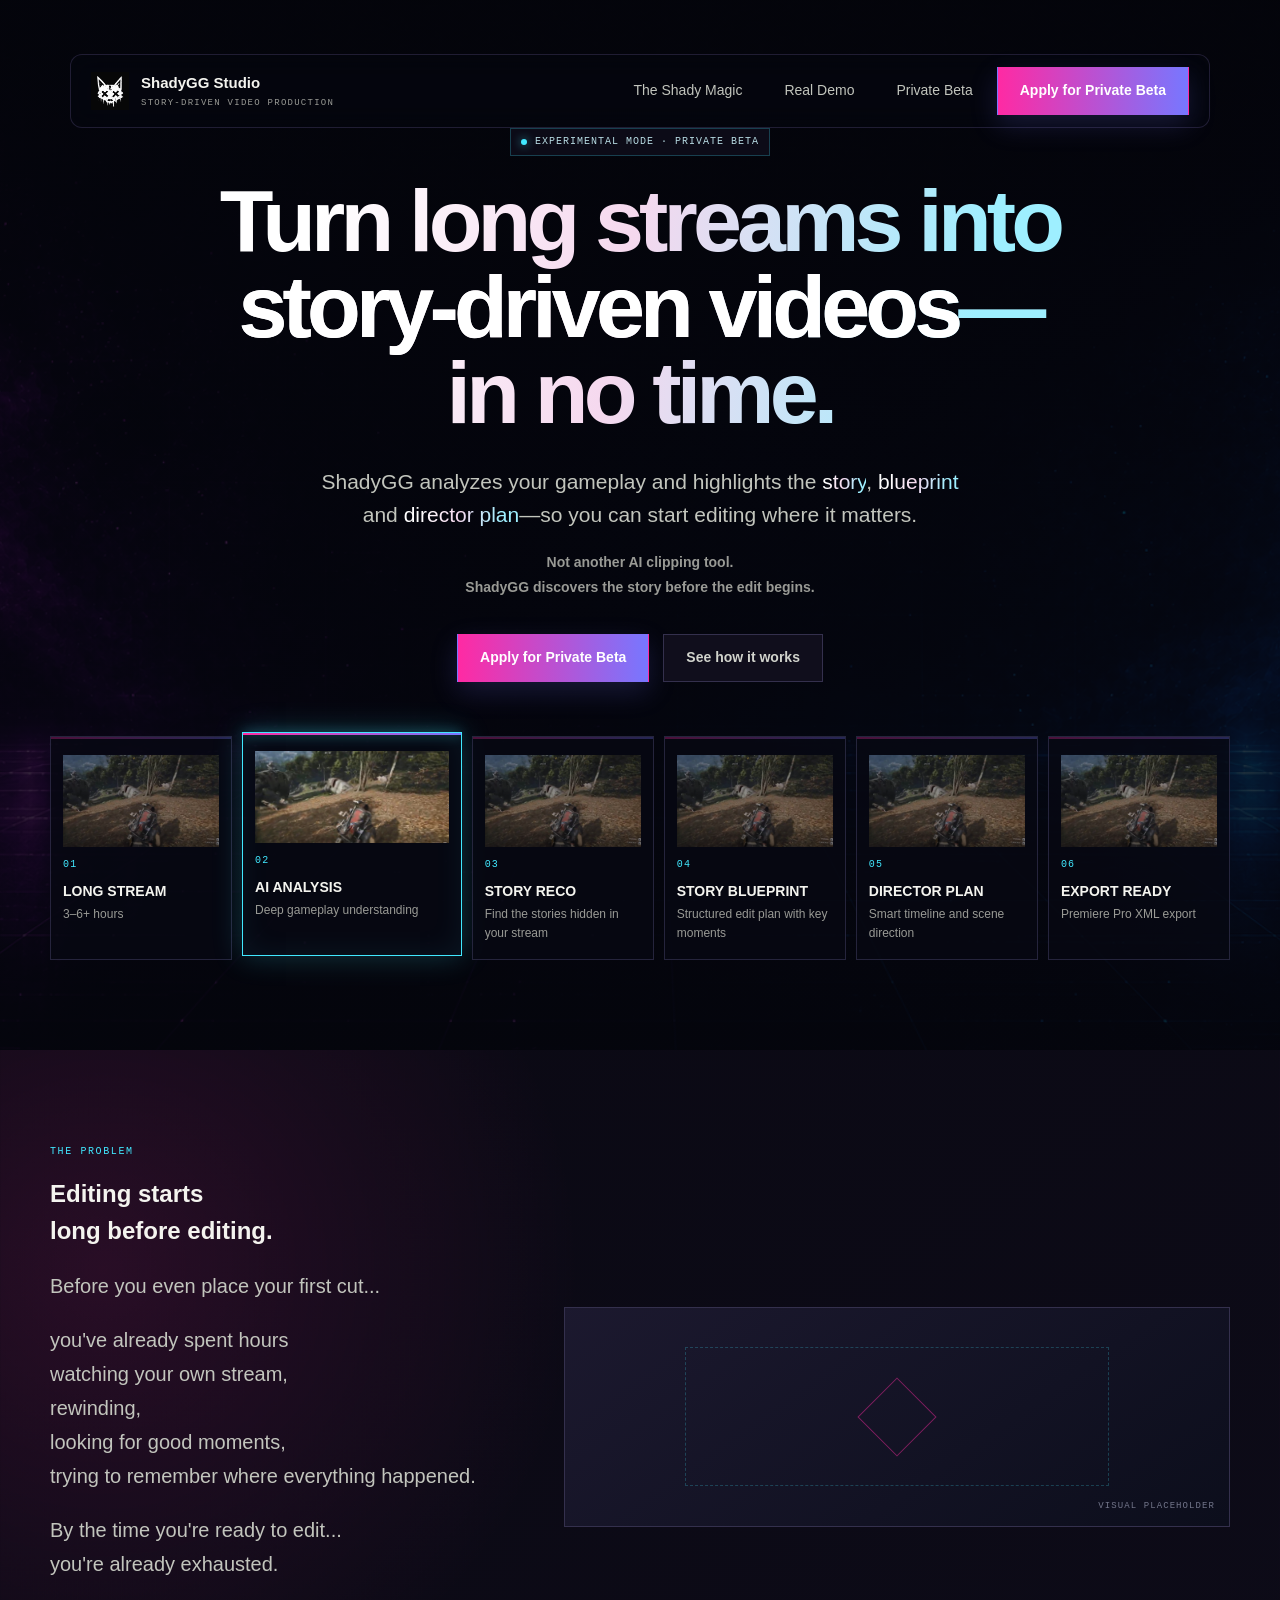
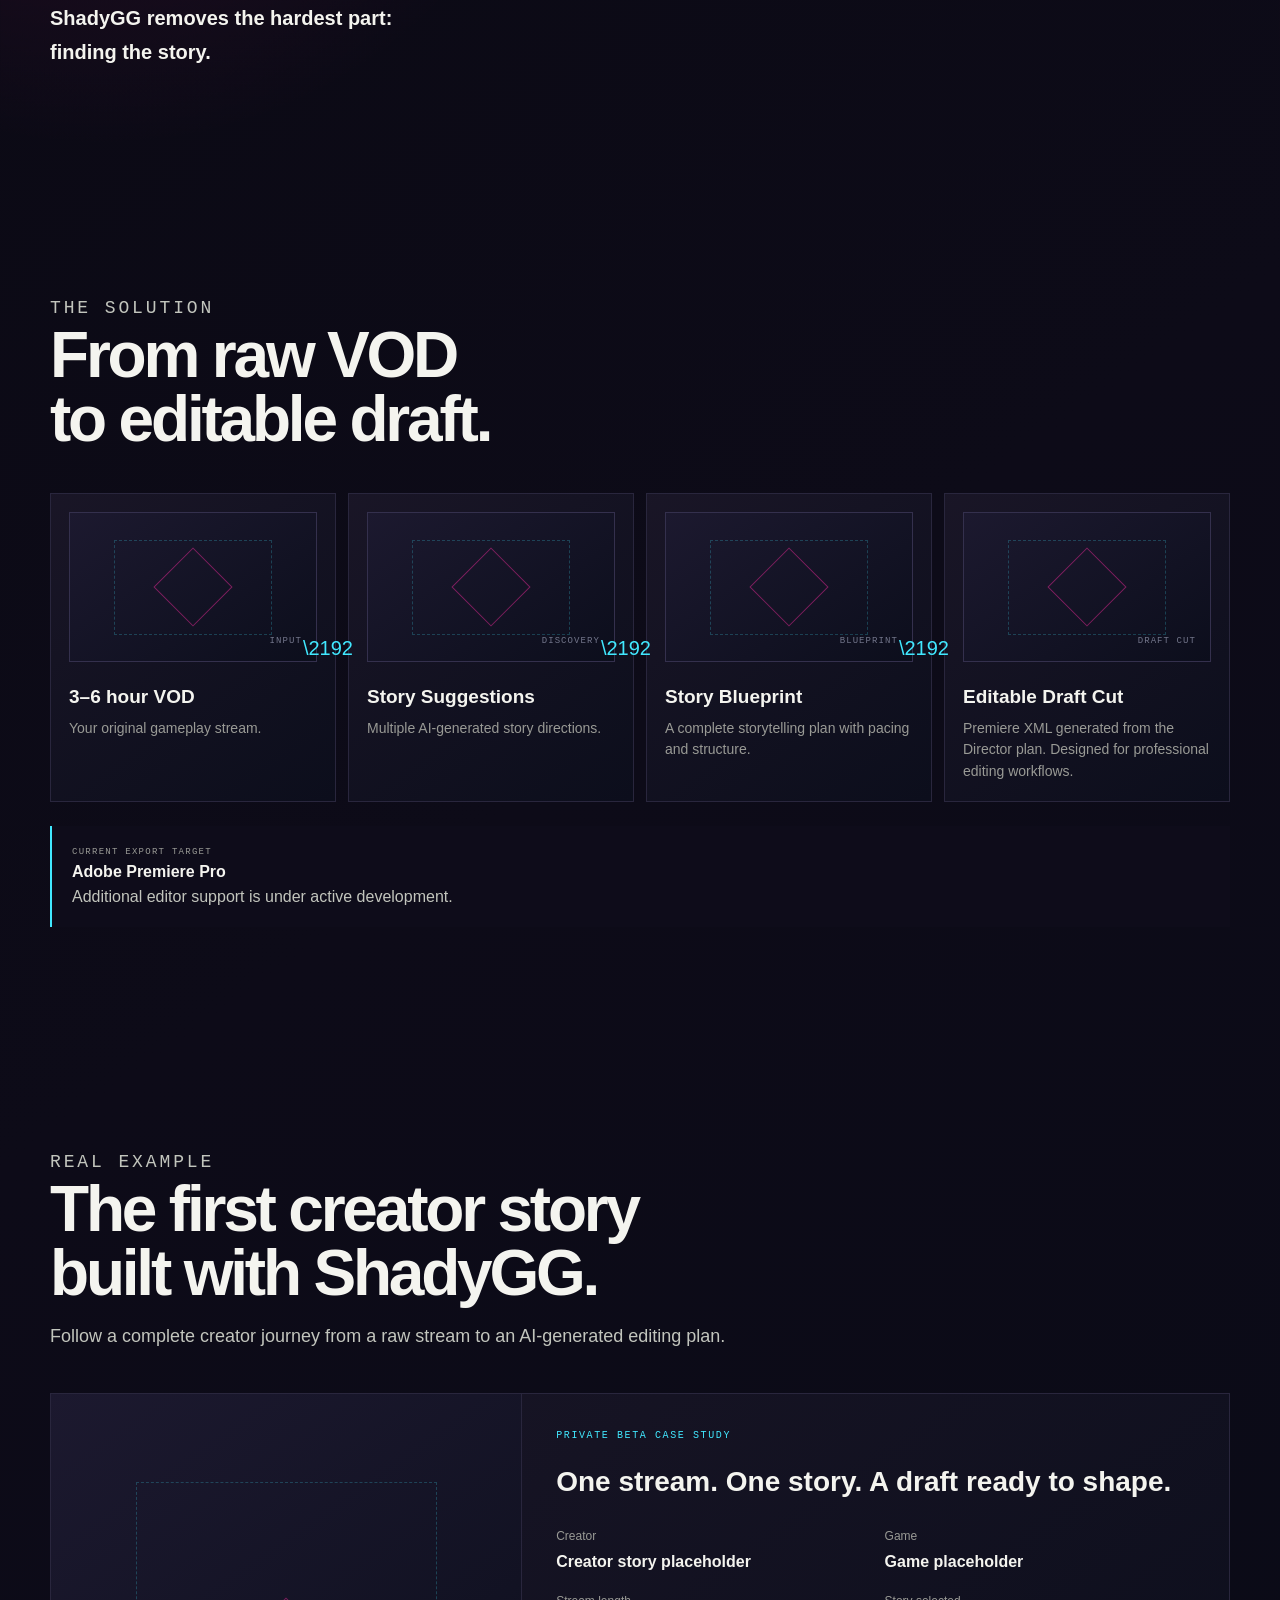
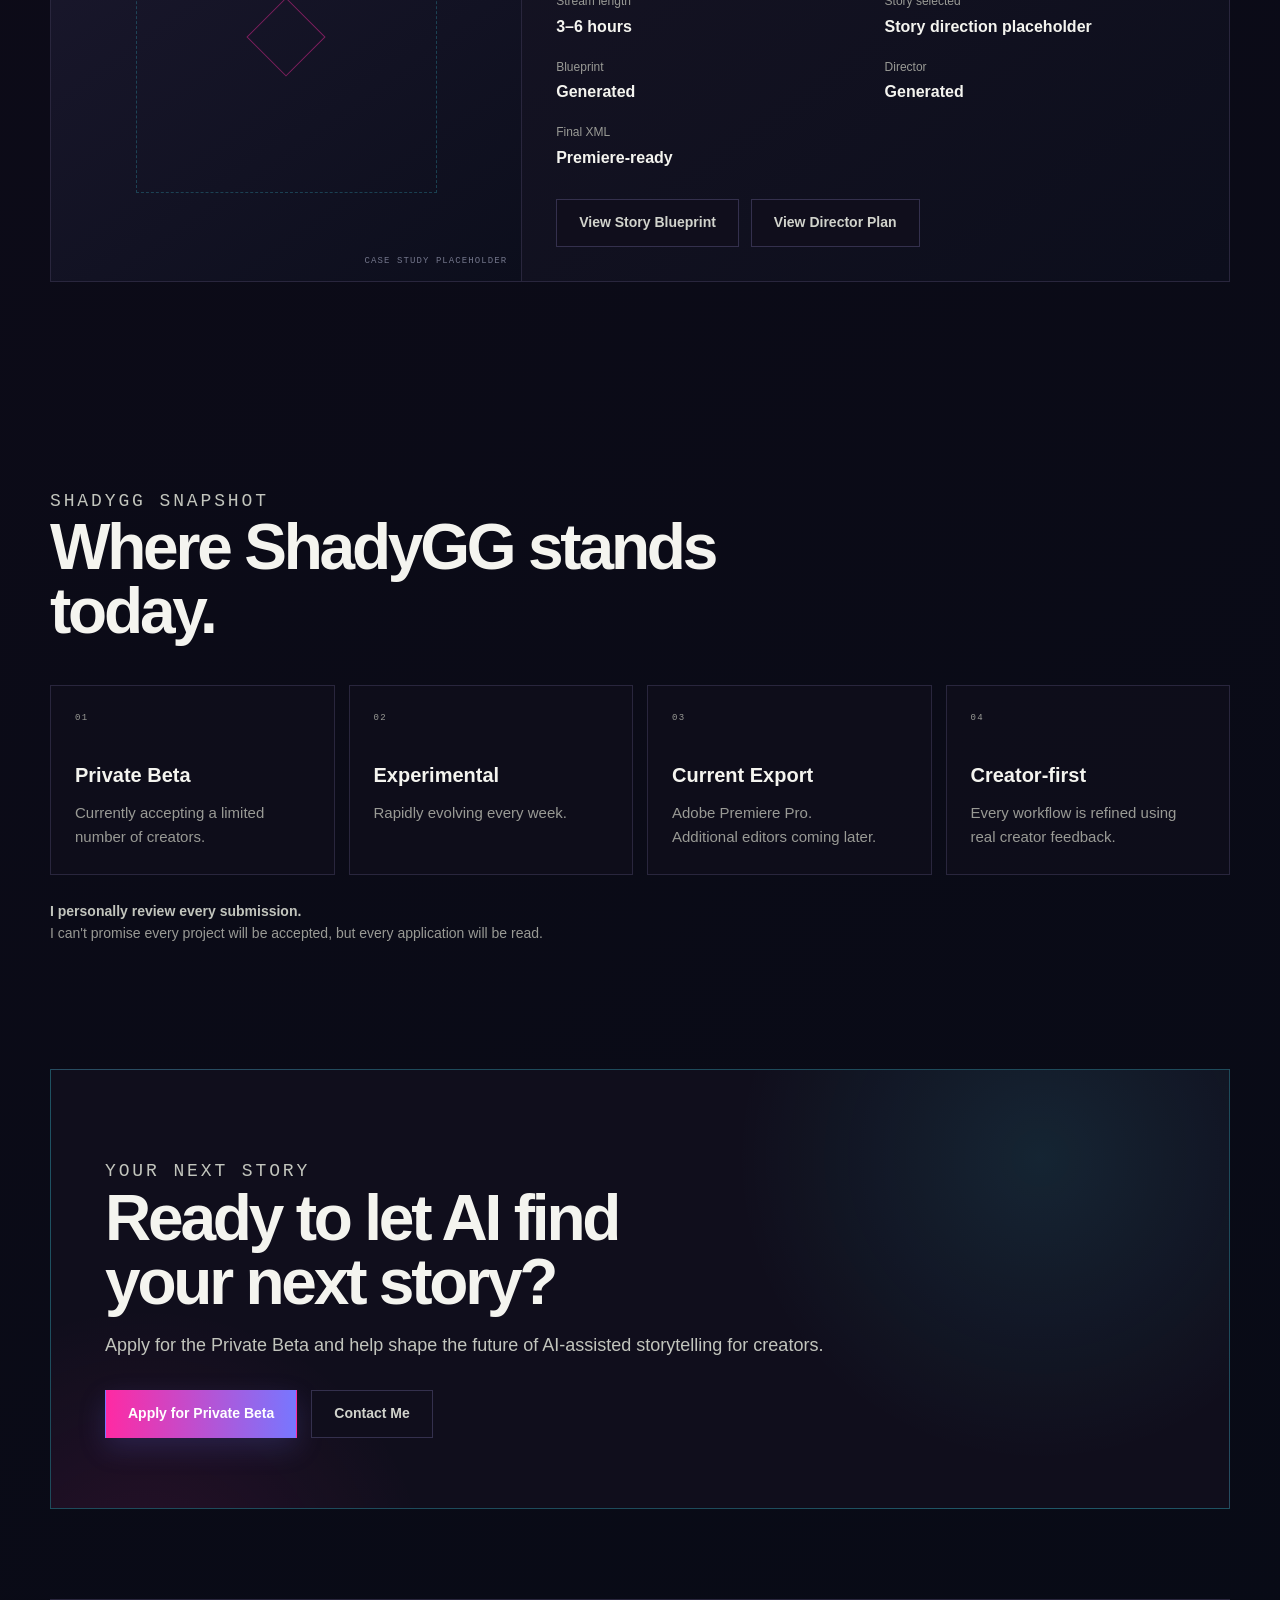
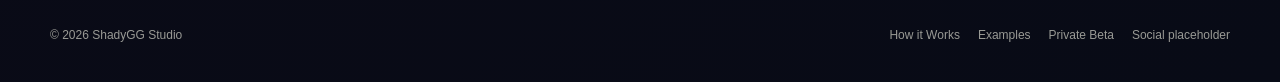
==== index.html @ 31cd684d "home update v3" ====
<!doctype html>
<html lang="en">
<head>
  <meta charset="utf-8">
  <meta name="viewport" content="width=device-width,initial-scale=1">
  <meta name="description" content="ShadyGG finds the story hidden inside your gaming VOD before the edit begins.">
  <title>ShadyGG Studio - Find the story before the edit</title>
  <style>
    :root {
      --ink:#f4f4ef;
      --muted:#999a95;
      --soft:#c2c5bd;
      --surface:#151714;
      --surface-2:#1b1e1a;
      --line:#29263d;
      --pink:#ff2aa3;
      --cyan:#41e8ff;
      --blue:#7777ff;
      --deep:#0b0c0a;
    }

    * { box-sizing:border-box; }
    html { background:var(--deep); scroll-behavior:smooth; }
    body {
      margin:0;
      min-width:320px;
      color:var(--ink);
      background:
        radial-gradient(circle at 82% -8%,rgba(52,188,255,.18),transparent 34rem),
        radial-gradient(circle at 8% 26%,rgba(255,42,163,.12),transparent 30rem),
        linear-gradient(145deg,#090811 0%,#0d0b18 48%,#080b16 100%);
      font-family:Arial,Helvetica,sans-serif;
      line-height:1.55;
    }

    a { color:inherit; }
    .site-shell { width:min(1180px,calc(100% - 40px)); margin:0 auto; }
    .site-header {
      display:flex; align-items:center; justify-content:space-between; gap:24px;
      position:sticky; top:12px; z-index:10; margin-top:0; padding:12px 20px; border:1px solid rgba(79,73,115,.38);
      border-radius:12px; background:rgba(5,6,14,.72); backdrop-filter:blur(12px);
    }
    .brand { display:flex; align-items:center; gap:12px; text-decoration:none; }
    .brand-mark { width:38px; height:38px; display:block; object-fit:contain; }
    .brand-copy strong { display:block; font-size:15px; }
    .brand-copy span, .mono {
      display:block; margin-top:2px; color:var(--muted);
      font-family:ui-monospace,SFMono-Regular,Consolas,monospace;
      font-size:9px; letter-spacing:.14em; text-transform:uppercase;
    }
    nav { display:flex; flex-wrap:wrap; gap:42px; margin-left:auto; }
    nav a { color:#c2c5bd; text-decoration:none; font-size:14px; }
    nav a:hover, nav a:focus-visible { color:var(--cyan); }

    .button {
      display:inline-flex; align-items:center; justify-content:center; min-height:48px;
      padding:0 22px; border:1px solid transparent; text-decoration:none;
      font-weight:700; font-size:14px; transition:transform .2s ease,box-shadow .2s ease,border-color .2s ease;
    }
    .button:hover, .button:focus-visible { transform:translateY(-2px); }
    .button-primary { background:linear-gradient(90deg,var(--pink),var(--blue)); color:#fff; box-shadow:0 10px 28px rgba(119,119,255,.18); }
    .button-secondary { border-color:#34304d; background:#100e1c; color:#d1d3cc; }

    .hero { position:relative; max-width:none; width:100%; padding:54px max(20px,calc((100% - 1180px)/2)) 90px; background:linear-gradient(180deg,rgba(5,6,14,.72),rgba(5,6,14,.83)),url("assets/home-hero-bg.png") center top/cover no-repeat; }
    .hero-grid { display:block; max-width:1180px; margin:0 auto; text-align:center; }
    .badge {
      display:inline-flex; align-items:center; min-height:28px; margin-bottom:22px; padding:0 10px;
      border:1px solid rgba(65,232,255,.24); background:rgba(16,14,28,.72); color:#b8dce3;
      font-family:ui-monospace,SFMono-Regular,Consolas,monospace; font-size:10px; letter-spacing:.1em; text-transform:uppercase;
    }
    .badge::before { width:6px; height:6px; margin-right:8px; border-radius:50%; background:var(--cyan); box-shadow:0 0 10px rgba(65,232,255,.7); content:""; }
    h1, h2, h3, p { margin-top:0; }
    h1 { max-width:920px; margin:0 auto; font-size:clamp(50px,7vw,88px); line-height:.98; letter-spacing:-.055em; }
    h1, .gradient-text { color:transparent; background:linear-gradient(100deg,#fff 15%,#f5d8ee 48%,#9eefff 85%); -webkit-background-clip:text; background-clip:text; }
    h1 .headline-emphasis { color:#fff; }
    .hero-copy { max-width:650px; margin:28px auto 0; color:var(--soft); font-size:clamp(18px,2vw,21px); line-height:1.6; }
    .hero-note { margin:18px 0 0; color:var(--muted); font-size:14px; line-height:1.8; }
    .hero-actions { display:flex; flex-wrap:wrap; justify-content:center; gap:14px; margin-top:34px; }
    .hero-actions .button-primary { max-width:290px; }
    .hero-steps { display:flex; gap:10px; margin-top:54px; text-align:left; }
    .hero-step { position:relative; flex:1 1 0; min-width:0; min-height:190px; padding:0 12px 16px; border:1px solid rgba(79,73,115,.44); background:rgba(7,8,18,.78); transition:flex-grow .45s ease,border-color .35s ease,box-shadow .35s ease,transform .35s ease; }
    .hero-step::before { display:block; height:2px; margin:0 -12px 16px; background:linear-gradient(90deg,var(--pink),var(--blue)); opacity:.28; content:""; }
    .hero-step.is-active { flex-grow:1.24; border-color:var(--cyan); box-shadow:0 0 28px rgba(65,232,255,.22),inset 0 0 30px rgba(65,232,255,.07); transform:translateY(-4px); }
    .hero-step.is-active::before { opacity:1; box-shadow:0 0 12px rgba(65,232,255,.75); }
    .hero-step-image { width:100%; height:92px; display:block; object-fit:cover; opacity:.62; filter:saturate(.8) contrast(1.1); }
    .hero-step.is-active .hero-step-image { opacity:.95; }
    .hero-step-number { display:block; margin-top:10px; color:var(--cyan); font-family:ui-monospace,SFMono-Regular,Consolas,monospace; font-size:10px; letter-spacing:.12em; }
    .hero-step h3 { margin:8px 0 0; font-size:14px; }
    .hero-step p { margin:3px 0 0; color:var(--muted); font-size:12px; }

    .placeholder {
      position:relative; overflow:hidden; min-height:220px; border:1px solid #34304d;
      background:linear-gradient(145deg,rgba(28,25,47,.98),rgba(12,14,28,.98));
    }
    .placeholder::before { position:absolute; inset:18%; border:1px dashed rgba(65,232,255,.22); content:""; }
    .placeholder::after { position:absolute; top:50%; left:50%; width:54px; height:54px; border:1px solid rgba(255,42,163,.45); transform:translate(-50%,-50%) rotate(45deg); content:""; }
    .placeholder-label { position:absolute; right:14px; bottom:12px; color:#73768b; font-family:ui-monospace,SFMono-Regular,Consolas,monospace; font-size:9px; letter-spacing:.12em; text-transform:uppercase; }
    .hero-visual .placeholder { min-height:470px; }

    .section { padding:94px 0; }
    .section-heading { max-width:680px; margin-bottom:42px; }
    .eyebrow { margin-bottom:16px; color:var(--cyan); font-family:ui-monospace,SFMono-Regular,Consolas,monospace; font-size:10px; letter-spacing:.16em; text-transform:uppercase; }
    .section-heading h2, .final-cta h2 { margin-bottom:0; font-size:clamp(38px,5vw,64px); line-height:1; letter-spacing:-.05em; }
    .section-heading p, .final-cta p { margin:18px 0 0; color:var(--soft); font-size:18px; }
    .problem-grid { display:grid; grid-template-columns:minmax(0,.8fr) minmax(360px,1.2fr); align-items:center; gap:70px; }
    .problem-copy { max-width:480px; color:var(--soft); font-size:20px; line-height:1.7; }
    .problem-copy strong { color:var(--ink); font-weight:600; }

    .pipeline { display:grid; grid-template-columns:repeat(4,minmax(0,1fr)); gap:12px; }
    .pipeline-card { position:relative; padding:18px; border:1px solid var(--line); background:linear-gradient(145deg,rgba(26,22,39,.96),rgba(12,14,28,.98)); }
    .pipeline-card:not(:last-child)::after { position:absolute; top:50%; right:-18px; color:var(--cyan); content:"\\2192"; font-size:20px; transform:translateY(-50%); z-index:2; }
    .pipeline-card .placeholder { min-height:150px; margin-bottom:20px; }
    .pipeline-card h3 { margin-bottom:6px; font-size:19px; }
    .pipeline-card p { margin:0; color:var(--muted); font-size:14px; }
    .export-note { margin-top:24px; padding:18px 20px; border-left:2px solid var(--cyan); background:rgba(16,14,28,.62); color:var(--soft); }
    .export-note strong { color:var(--ink); }

    .case-study { display:grid; grid-template-columns:minmax(300px,.8fr) minmax(0,1.2fr); gap:0; border:1px solid var(--line); background:linear-gradient(145deg,rgba(26,22,39,.96),rgba(12,14,28,.98)); }
    .case-study .placeholder { min-height:430px; border:0; border-right:1px solid var(--line); }
    .case-content { padding:34px; }
    .case-content h3 { margin-bottom:24px; font-size:28px; }
    .case-meta { display:grid; grid-template-columns:repeat(2,1fr); gap:18px; margin-bottom:28px; }
    .case-meta span { display:block; color:var(--muted); font-size:12px; }
    .case-meta strong { display:block; margin-top:4px; font-size:16px; }
    .case-actions { display:flex; flex-wrap:wrap; gap:12px; }

    .snapshot-grid { display:grid; grid-template-columns:repeat(4,minmax(0,1fr)); gap:14px; }
    .snapshot-card { min-height:190px; padding:24px; border:1px solid var(--line); background:rgba(16,14,28,.72); }
    .snapshot-card h3 { margin:34px 0 10px; font-size:20px; }
    .snapshot-card p { margin:0; color:var(--muted); font-size:15px; }
    .personal-note { margin:26px 0 0; color:var(--muted); font-size:14px; }
    .personal-note strong { color:var(--soft); }

    .final-cta { margin:30px auto 90px; padding:70px 54px; border:1px solid rgba(65,232,255,.28); background:radial-gradient(circle at 84% 20%,rgba(65,232,255,.10),transparent 19rem),radial-gradient(circle at 8% 120%,rgba(255,42,163,.10),transparent 18rem),#100e1c; }
    .final-actions { display:flex; flex-wrap:wrap; gap:14px; margin-top:30px; }
    footer { display:flex; align-items:center; justify-content:space-between; gap:24px; padding:26px 0 38px; border-top:1px solid var(--line); color:var(--muted); font-size:12px; }
    .footer-links { display:flex; gap:18px; }
    .footer-links a { text-decoration:none; }
    .footer-links a:hover { color:var(--cyan); }

    @media (max-width:980px) {
      .problem-grid, .case-study { grid-template-columns:1fr; gap:38px; }
      .hero-steps { flex-wrap:wrap; }
      .hero-step { flex-basis:calc(33.333% - 7px); }
      .hero-visual .placeholder { min-height:340px; }
      .case-study .placeholder { min-height:300px; border-right:0; border-bottom:1px solid var(--line); }
      .snapshot-grid { grid-template-columns:repeat(2,minmax(0,1fr)); }
      .pipeline { grid-template-columns:repeat(2,minmax(0,1fr)); gap:14px; }
      .pipeline-card:not(:last-child)::after { display:none; }
    }
    @media (max-width:680px) {
      .site-shell { width:min(100% - 24px,1180px); }
      .site-header { align-items:flex-start; flex-wrap:wrap; }
      nav { order:3; width:100%; justify-content:space-between; gap:12px; }
      .hero { padding:64px 12px 78px; }
      .hero-visual .placeholder { min-height:260px; }
      .section { padding:70px 0; }
      .pipeline, .snapshot-grid, .case-meta { grid-template-columns:1fr; }
      .hero-steps { display:grid; grid-template-columns:1fr; }
      .hero-step { flex-basis:auto; }
      .hero-actions, .final-actions, .case-actions { flex-direction:column; }
      .button { width:100%; }
      .final-cta { margin-bottom:60px; padding:40px 24px; }
      footer { align-items:flex-start; flex-direction:column; }
    }
    @media (prefers-reduced-motion:reduce) { *,*::before,*::after { scroll-behavior:auto!important; transition:none!important; } }
  </style>
</head>
<body>
  <main id="top">
    <section class="hero">
      <header class="site-shell site-header">
        <a class="brand" href="#top" aria-label="ShadyGG Studio home">
          <img class="brand-mark" src="assets/logo/shadyGG-logo.jpg" alt="ShadyGG Studio logo">
          <span class="brand-copy"><strong>ShadyGG Studio</strong><span>Story-driven video production</span></span>
        </a>
        <nav aria-label="Primary navigation">
          <a href="#how-it-works">The Shady Magic</a>
          <a href="#examples">Real Demo</a>
          <a href="#private-beta">Private Beta</a>
        </nav>
        <a class="button button-primary" href="#private-beta">Apply for Private Beta</a>
      </header>
      <div class="hero-grid">
        <div>
          <p class="badge">Experimental Mode &middot; Private Beta</p>
          <h1>Turn long streams into<br><span class="headline-emphasis">story-driven videos</span>&mdash;<br>in no time.</h1>
          <p class="hero-copy">ShadyGG analyzes your gameplay and highlights the <span class="gradient-text">story</span>, <span class="gradient-text">blueprint</span> and <span class="gradient-text">director plan</span>&mdash;so you can start editing where it matters.</p>
          <p class="hero-note"><strong>Not another AI clipping tool.</strong><br><strong>ShadyGG discovers the story before the edit begins.</strong></p>
          <div class="hero-actions"><a class="button button-primary" href="#private-beta">Apply for Private Beta</a><a class="button button-secondary" href="#how-it-works">See how it works</a></div>
        </div>
        <div class="hero-steps" aria-label="ShadyGG workflow">
          <article class="hero-step is-active"><img class="hero-step-image" src="assets/home/hero-tiles-01.jpg" alt=""><span class="hero-step-number">01</span><h3>LONG STREAM</h3><p>3&ndash;6+ hours</p></article>
          <article class="hero-step"><img class="hero-step-image" src="assets/home/hero-tiles-01.jpg" alt=""><span class="hero-step-number">02</span><h3>AI ANALYSIS</h3><p>Deep gameplay understanding</p></article>
          <article class="hero-step"><img class="hero-step-image" src="assets/home/hero-tiles-01.jpg" alt=""><span class="hero-step-number">03</span><h3>STORY RECO</h3><p>Find the stories hidden in your stream</p></article>
          <article class="hero-step"><img class="hero-step-image" src="assets/home/hero-tiles-01.jpg" alt=""><span class="hero-step-number">04</span><h3>STORY BLUEPRINT</h3><p>Structured edit plan with key moments</p></article>
          <article class="hero-step"><img class="hero-step-image" src="assets/home/hero-tiles-01.jpg" alt=""><span class="hero-step-number">05</span><h3>DIRECTOR PLAN</h3><p>Smart timeline and scene direction</p></article>
          <article class="hero-step"><img class="hero-step-image" src="assets/home/hero-tiles-01.jpg" alt=""><span class="hero-step-number">06</span><h3>EXPORT READY</h3><p>Premiere Pro XML export</p></article>
        </div>
      </div>
    </section>

    <section class="site-shell section" id="problem">
      <div class="problem-grid">
        <div>
          <p class="eyebrow">The problem</p>
          <h2>Editing starts<br>long before editing.</h2>
          <div class="problem-copy"><p>Before you even place your first cut...</p><p>you've already spent hours<br>watching your own stream,<br>rewinding,<br>looking for good moments,<br>trying to remember where everything happened.</p><p>By the time you're ready to edit...<br>you're already exhausted.</p><p><strong>ShadyGG removes the hardest part:<br>finding the story.</strong></p></div>
        </div>
        <div class="placeholder" aria-label="Placeholder for the editing problem visual"><span class="placeholder-label">Visual placeholder</span></div>
      </div>
    </section>

    <section class="site-shell section" id="how-it-works">
      <div class="section-heading"><p class="eyebrow">The solution</p><h2>From raw VOD<br>to editable draft.</h2></div>
      <div class="pipeline">
        <article class="pipeline-card"><div class="placeholder"><span class="placeholder-label">Input</span></div><h3>3&ndash;6 hour VOD</h3><p>Your original gameplay stream.</p></article>
        <article class="pipeline-card"><div class="placeholder"><span class="placeholder-label">Discovery</span></div><h3>Story Suggestions</h3><p>Multiple AI-generated story directions.</p></article>
        <article class="pipeline-card"><div class="placeholder"><span class="placeholder-label">Blueprint</span></div><h3>Story Blueprint</h3><p>A complete storytelling plan with pacing and structure.</p></article>
        <article class="pipeline-card"><div class="placeholder"><span class="placeholder-label">Draft cut</span></div><h3>Editable Draft Cut</h3><p>Premiere XML generated from the Director plan. Designed for professional editing workflows.</p></article>
      </div>
      <p class="export-note"><span class="mono">Current export target</span><strong>Adobe Premiere Pro</strong><br>Additional editor support is under active development.</p>
    </section>

    <section class="site-shell section" id="examples">
      <div class="section-heading"><p class="eyebrow">Real example</p><h2>The first creator story built with ShadyGG.</h2><p>Follow a complete creator journey from a raw stream to an AI-generated editing plan.</p></div>
      <article class="case-study">
        <div class="placeholder" aria-label="Placeholder for creator case study visual"><span class="placeholder-label">Case study placeholder</span></div>
        <div class="case-content"><p class="eyebrow">Private beta case study</p><h3>One stream. One story. A draft ready to shape.</h3><div class="case-meta"><div><span>Creator</span><strong>Creator story placeholder</strong></div><div><span>Game</span><strong>Game placeholder</strong></div><div><span>Stream length</span><strong>3&ndash;6 hours</strong></div><div><span>Story selected</span><strong>Story direction placeholder</strong></div><div><span>Blueprint</span><strong>Generated</strong></div><div><span>Director</span><strong>Generated</strong></div><div><span>Final XML</span><strong>Premiere-ready</strong></div></div><div class="case-actions"><a class="button button-secondary" href="#placeholder-blueprint">View Story Blueprint</a><a class="button button-secondary" href="#placeholder-director">View Director Plan</a></div></div>
      </article>
    </section>

    <section class="site-shell section" id="private-beta">
      <div class="section-heading"><p class="eyebrow">ShadyGG snapshot</p><h2>Where ShadyGG stands today.</h2></div>
      <div class="snapshot-grid">
        <article class="snapshot-card"><span class="mono">01</span><h3>Private Beta</h3><p>Currently accepting a limited number of creators.</p></article>
        <article class="snapshot-card"><span class="mono">02</span><h3>Experimental</h3><p>Rapidly evolving every week.</p></article>
        <article class="snapshot-card"><span class="mono">03</span><h3>Current Export</h3><p>Adobe Premiere Pro.<br>Additional editors coming later.</p></article>
        <article class="snapshot-card"><span class="mono">04</span><h3>Creator-first</h3><p>Every workflow is refined using real creator feedback.</p></article>
      </div>
      <p class="personal-note"><strong>I personally review every submission.</strong><br>I can't promise every project will be accepted, but every application will be read.</p>
    </section>

    <section class="site-shell final-cta" id="contact">
      <p class="eyebrow">Your next story</p><h2>Ready to let AI find<br>your next story?</h2><p>Apply for the Private Beta and help shape the future of AI-assisted storytelling for creators.</p><div class="final-actions"><a class="button button-primary" href="#private-beta">Apply for Private Beta</a><a class="button button-secondary" href="#contact">Contact Me</a></div>
    </section>
  </main>

  <footer class="site-shell"><span>&copy; 2026 ShadyGG Studio</span><span class="footer-links"><a href="#how-it-works">How it Works</a><a href="#examples">Examples</a><a href="#private-beta">Private Beta</a><a href="#social">Social placeholder</a></span></footer>
  <script>
    const heroSteps = document.querySelectorAll('.hero-step');
    let activeHeroStep = 0;
    setInterval(() => {
      heroSteps[activeHeroStep].classList.remove('is-active');
      activeHeroStep = (activeHeroStep + 1) % heroSteps.length;
      heroSteps[activeHeroStep].classList.add('is-active');
    }, 1500);
  </script>
</body>
</html>
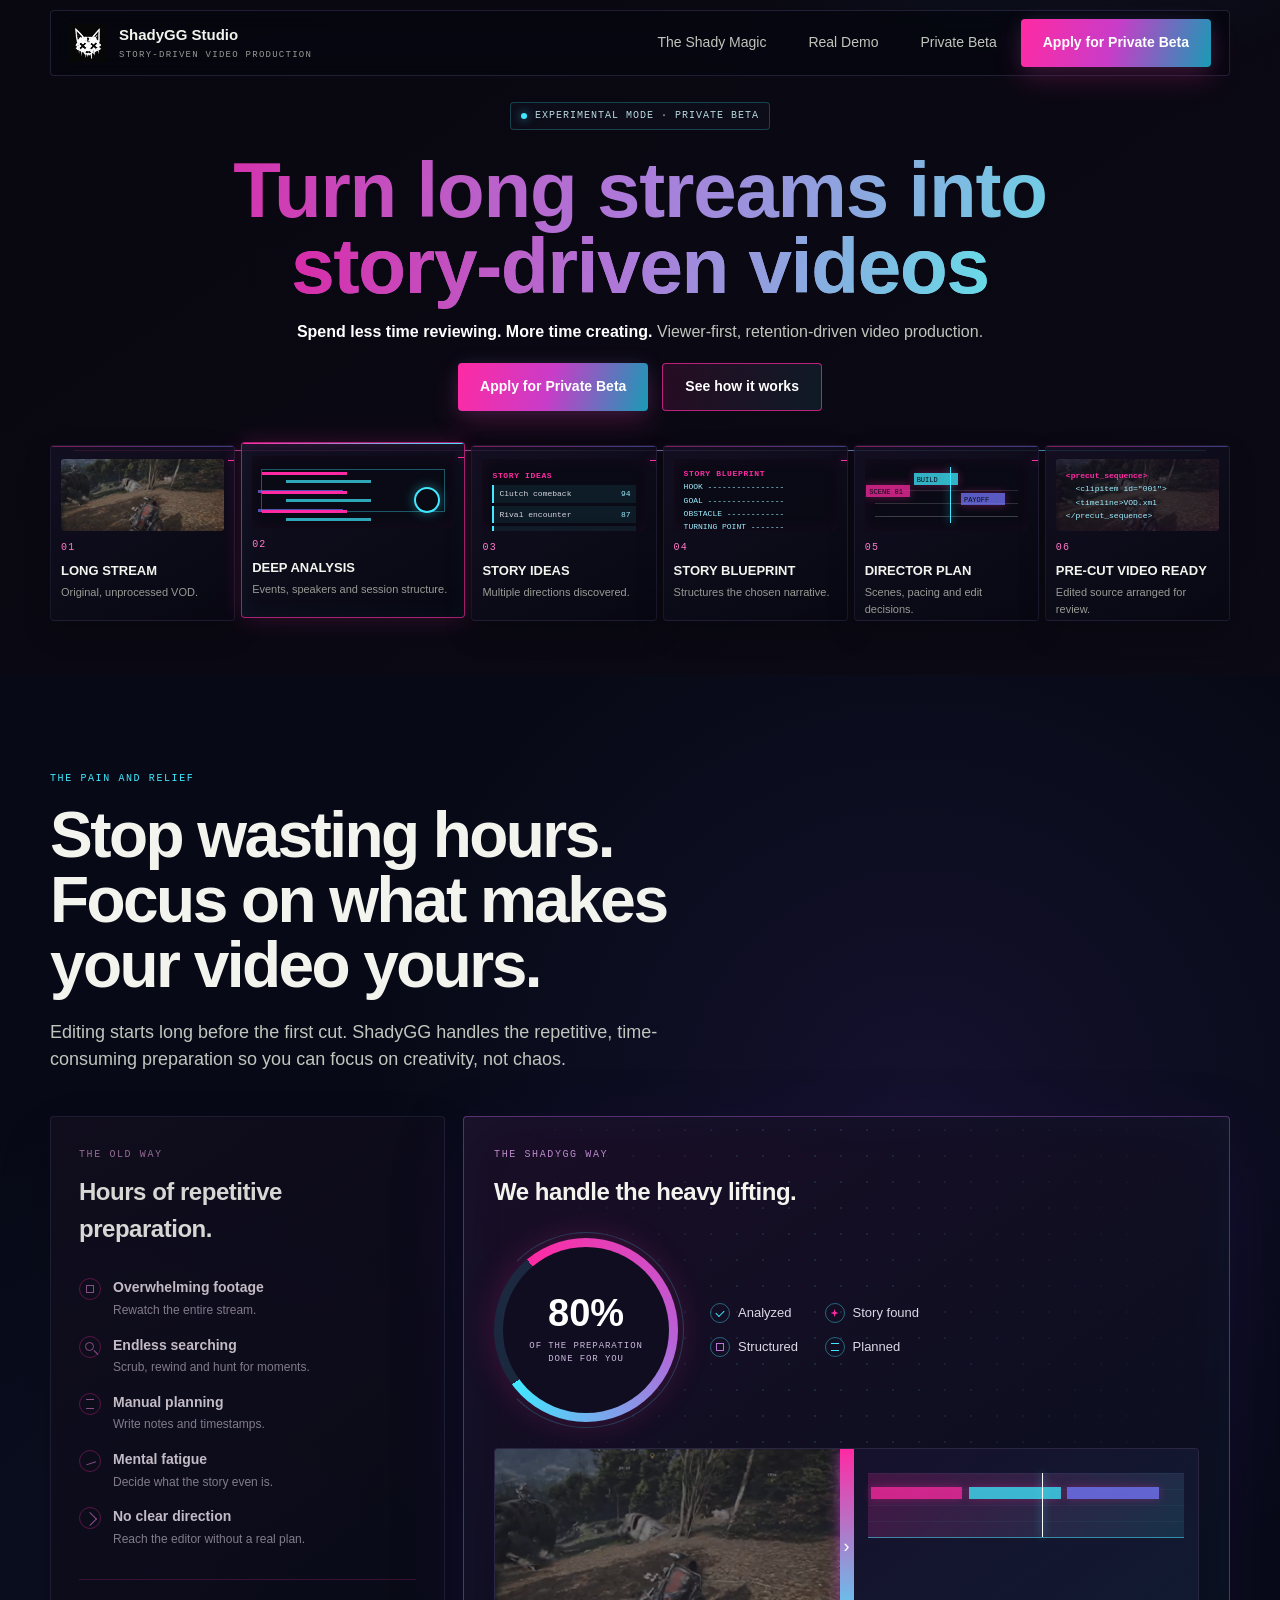
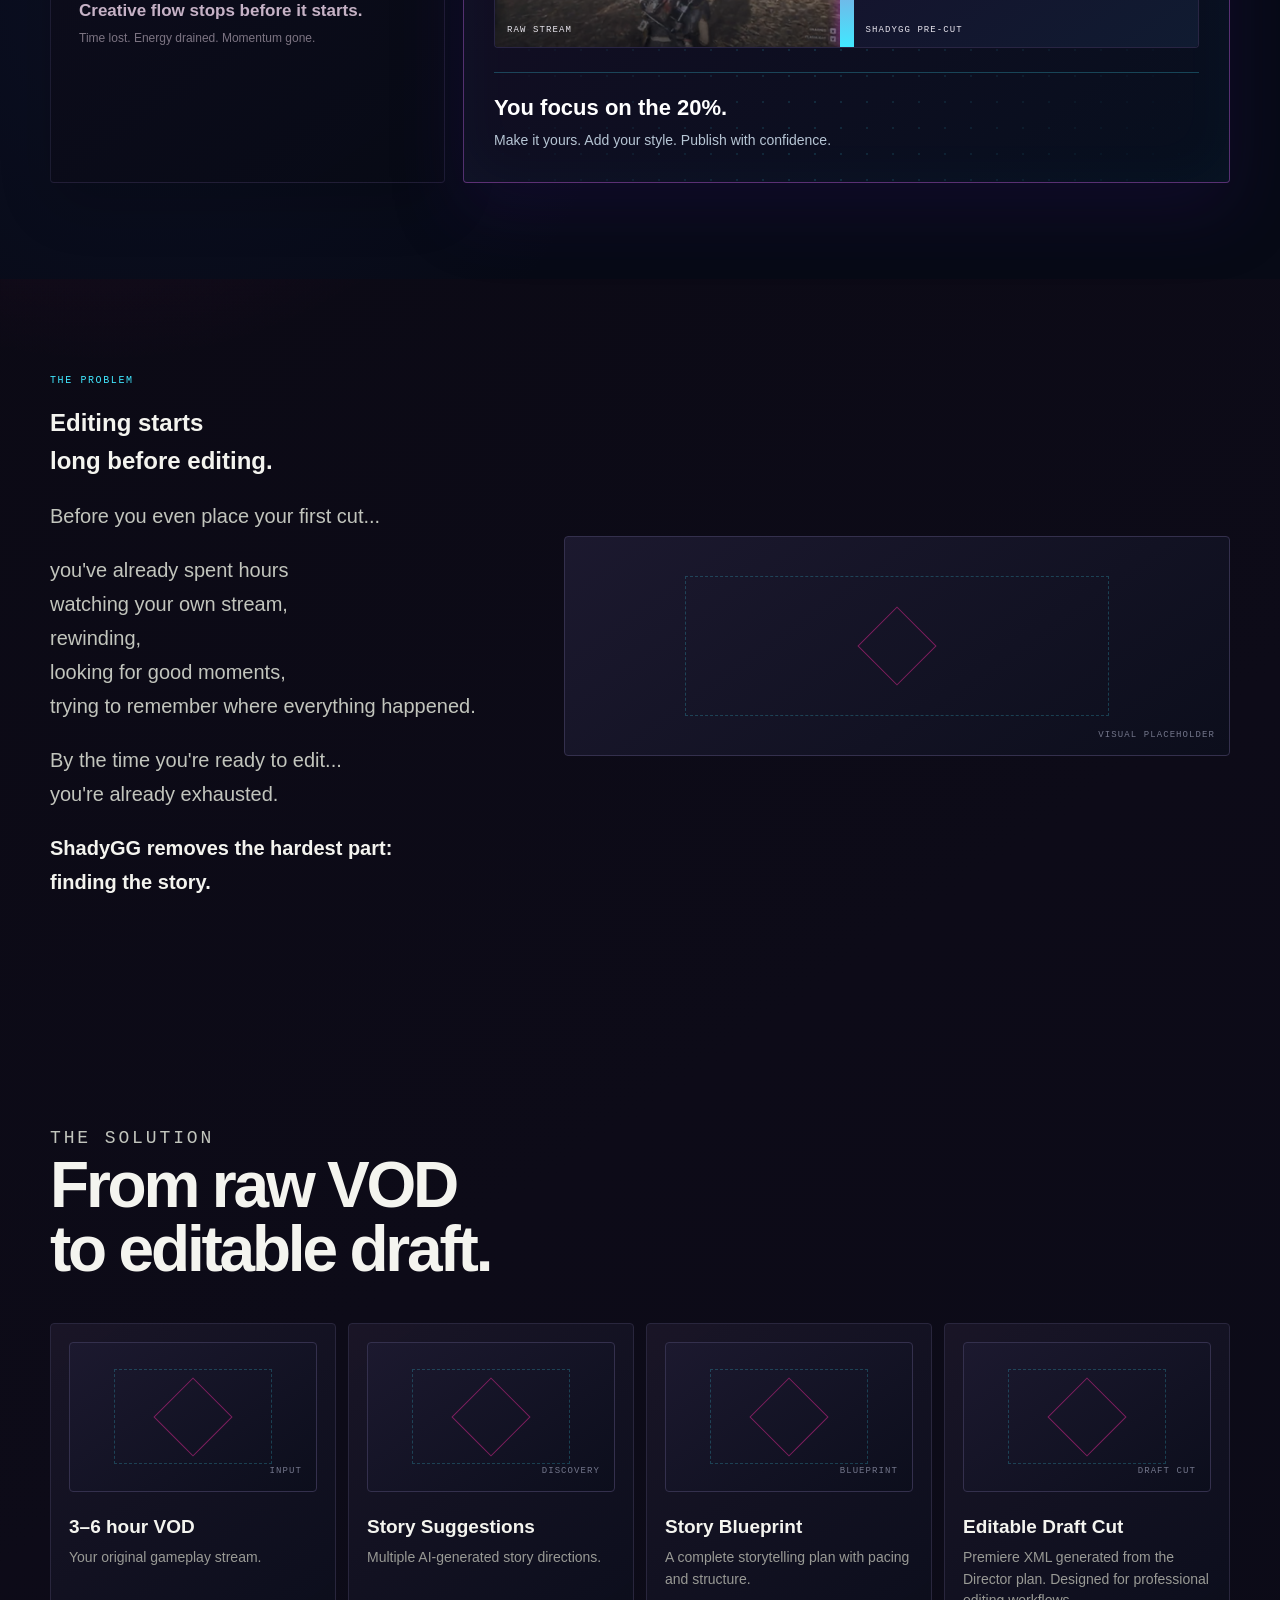
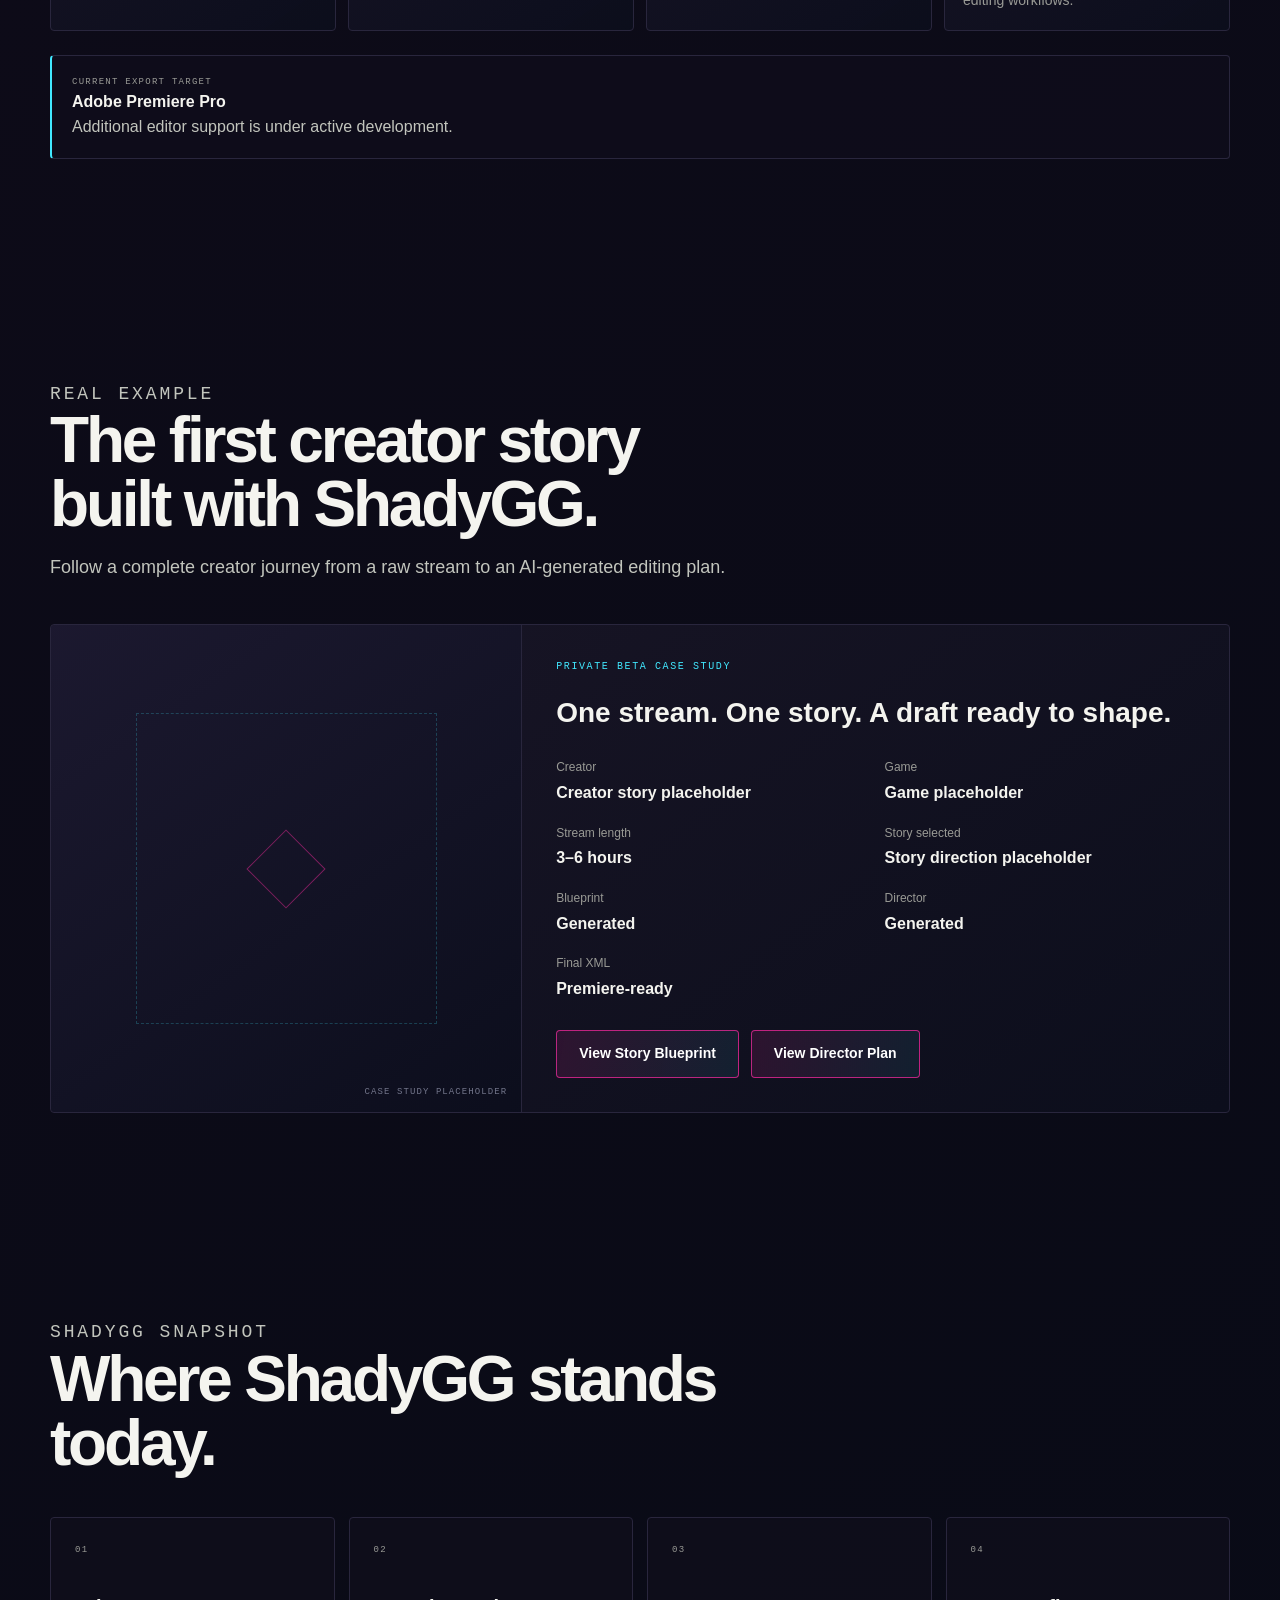
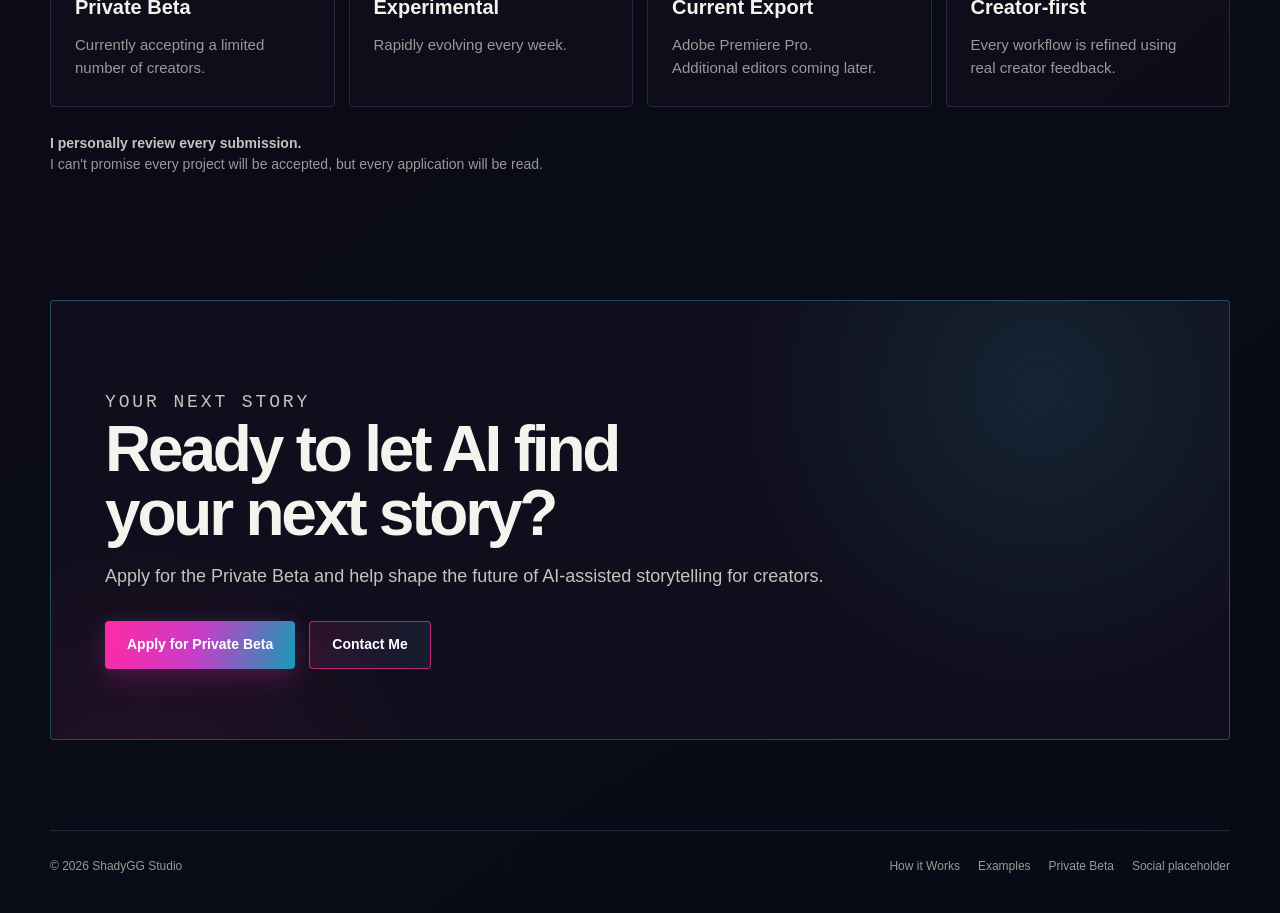
==== commit 04962a30: "homepage polish v4" ====
--- a/index.html
+++ b/index.html
@@ -5,248 +5,75 @@
   <meta name="viewport" content="width=device-width,initial-scale=1">
   <meta name="description" content="ShadyGG finds the story hidden inside your gaming VOD before the edit begins.">
   <title>ShadyGG Studio - Find the story before the edit</title>
-  <style>
-    :root {
-      --ink:#f4f4ef;
-      --muted:#999a95;
-      --soft:#c2c5bd;
-      --surface:#151714;
-      --surface-2:#1b1e1a;
-      --line:#29263d;
-      --pink:#ff2aa3;
-      --cyan:#41e8ff;
-      --blue:#7777ff;
-      --deep:#0b0c0a;
-    }
-
-    * { box-sizing:border-box; }
-    html { background:var(--deep); scroll-behavior:smooth; }
-    body {
-      margin:0;
-      min-width:320px;
-      color:var(--ink);
-      background:
-        radial-gradient(circle at 82% -8%,rgba(52,188,255,.18),transparent 34rem),
-        radial-gradient(circle at 8% 26%,rgba(255,42,163,.12),transparent 30rem),
-        linear-gradient(145deg,#090811 0%,#0d0b18 48%,#080b16 100%);
-      font-family:Arial,Helvetica,sans-serif;
-      line-height:1.55;
-    }
-
-    a { color:inherit; }
-    .site-shell { width:min(1180px,calc(100% - 40px)); margin:0 auto; }
-    .site-header {
-      display:flex; align-items:center; justify-content:space-between; gap:24px;
-      position:sticky; top:12px; z-index:10; margin-top:0; padding:12px 20px; border:1px solid rgba(79,73,115,.38);
-      border-radius:12px; background:rgba(5,6,14,.72); backdrop-filter:blur(12px);
-    }
-    .brand { display:flex; align-items:center; gap:12px; text-decoration:none; }
-    .brand-mark { width:38px; height:38px; display:block; object-fit:contain; }
-    .brand-copy strong { display:block; font-size:15px; }
-    .brand-copy span, .mono {
-      display:block; margin-top:2px; color:var(--muted);
-      font-family:ui-monospace,SFMono-Regular,Consolas,monospace;
-      font-size:9px; letter-spacing:.14em; text-transform:uppercase;
-    }
-    nav { display:flex; flex-wrap:wrap; gap:42px; margin-left:auto; }
-    nav a { color:#c2c5bd; text-decoration:none; font-size:14px; }
-    nav a:hover, nav a:focus-visible { color:var(--cyan); }
-
-    .button {
-      display:inline-flex; align-items:center; justify-content:center; min-height:48px;
-      padding:0 22px; border:1px solid transparent; text-decoration:none;
-      font-weight:700; font-size:14px; transition:transform .2s ease,box-shadow .2s ease,border-color .2s ease;
-    }
-    .button:hover, .button:focus-visible { transform:translateY(-2px); }
-    .button-primary { background:linear-gradient(90deg,var(--pink),var(--blue)); color:#fff; box-shadow:0 10px 28px rgba(119,119,255,.18); }
-    .button-secondary { border-color:#34304d; background:#100e1c; color:#d1d3cc; }
-
-    .hero { position:relative; max-width:none; width:100%; padding:54px max(20px,calc((100% - 1180px)/2)) 90px; background:linear-gradient(180deg,rgba(5,6,14,.72),rgba(5,6,14,.83)),url("assets/home-hero-bg.png") center top/cover no-repeat; }
-    .hero-grid { display:block; max-width:1180px; margin:0 auto; text-align:center; }
-    .badge {
-      display:inline-flex; align-items:center; min-height:28px; margin-bottom:22px; padding:0 10px;
-      border:1px solid rgba(65,232,255,.24); background:rgba(16,14,28,.72); color:#b8dce3;
-      font-family:ui-monospace,SFMono-Regular,Consolas,monospace; font-size:10px; letter-spacing:.1em; text-transform:uppercase;
-    }
-    .badge::before { width:6px; height:6px; margin-right:8px; border-radius:50%; background:var(--cyan); box-shadow:0 0 10px rgba(65,232,255,.7); content:""; }
-    h1, h2, h3, p { margin-top:0; }
-    h1 { max-width:920px; margin:0 auto; font-size:clamp(50px,7vw,88px); line-height:.98; letter-spacing:-.055em; }
-    h1, .gradient-text { color:transparent; background:linear-gradient(100deg,#fff 15%,#f5d8ee 48%,#9eefff 85%); -webkit-background-clip:text; background-clip:text; }
-    h1 .headline-emphasis { color:#fff; }
-    .hero-copy { max-width:650px; margin:28px auto 0; color:var(--soft); font-size:clamp(18px,2vw,21px); line-height:1.6; }
-    .hero-note { margin:18px 0 0; color:var(--muted); font-size:14px; line-height:1.8; }
-    .hero-actions { display:flex; flex-wrap:wrap; justify-content:center; gap:14px; margin-top:34px; }
-    .hero-actions .button-primary { max-width:290px; }
-    .hero-steps { display:flex; gap:10px; margin-top:54px; text-align:left; }
-    .hero-step { position:relative; flex:1 1 0; min-width:0; min-height:190px; padding:0 12px 16px; border:1px solid rgba(79,73,115,.44); background:rgba(7,8,18,.78); transition:flex-grow .45s ease,border-color .35s ease,box-shadow .35s ease,transform .35s ease; }
-    .hero-step::before { display:block; height:2px; margin:0 -12px 16px; background:linear-gradient(90deg,var(--pink),var(--blue)); opacity:.28; content:""; }
-    .hero-step.is-active { flex-grow:1.24; border-color:var(--cyan); box-shadow:0 0 28px rgba(65,232,255,.22),inset 0 0 30px rgba(65,232,255,.07); transform:translateY(-4px); }
-    .hero-step.is-active::before { opacity:1; box-shadow:0 0 12px rgba(65,232,255,.75); }
-    .hero-step-image { width:100%; height:92px; display:block; object-fit:cover; opacity:.62; filter:saturate(.8) contrast(1.1); }
-    .hero-step.is-active .hero-step-image { opacity:.95; }
-    .hero-step-number { display:block; margin-top:10px; color:var(--cyan); font-family:ui-monospace,SFMono-Regular,Consolas,monospace; font-size:10px; letter-spacing:.12em; }
-    .hero-step h3 { margin:8px 0 0; font-size:14px; }
-    .hero-step p { margin:3px 0 0; color:var(--muted); font-size:12px; }
-
-    .placeholder {
-      position:relative; overflow:hidden; min-height:220px; border:1px solid #34304d;
-      background:linear-gradient(145deg,rgba(28,25,47,.98),rgba(12,14,28,.98));
-    }
-    .placeholder::before { position:absolute; inset:18%; border:1px dashed rgba(65,232,255,.22); content:""; }
-    .placeholder::after { position:absolute; top:50%; left:50%; width:54px; height:54px; border:1px solid rgba(255,42,163,.45); transform:translate(-50%,-50%) rotate(45deg); content:""; }
-    .placeholder-label { position:absolute; right:14px; bottom:12px; color:#73768b; font-family:ui-monospace,SFMono-Regular,Consolas,monospace; font-size:9px; letter-spacing:.12em; text-transform:uppercase; }
-    .hero-visual .placeholder { min-height:470px; }
-
-    .section { padding:94px 0; }
-    .section-heading { max-width:680px; margin-bottom:42px; }
-    .eyebrow { margin-bottom:16px; color:var(--cyan); font-family:ui-monospace,SFMono-Regular,Consolas,monospace; font-size:10px; letter-spacing:.16em; text-transform:uppercase; }
-    .section-heading h2, .final-cta h2 { margin-bottom:0; font-size:clamp(38px,5vw,64px); line-height:1; letter-spacing:-.05em; }
-    .section-heading p, .final-cta p { margin:18px 0 0; color:var(--soft); font-size:18px; }
-    .problem-grid { display:grid; grid-template-columns:minmax(0,.8fr) minmax(360px,1.2fr); align-items:center; gap:70px; }
-    .problem-copy { max-width:480px; color:var(--soft); font-size:20px; line-height:1.7; }
-    .problem-copy strong { color:var(--ink); font-weight:600; }
-
-    .pipeline { display:grid; grid-template-columns:repeat(4,minmax(0,1fr)); gap:12px; }
-    .pipeline-card { position:relative; padding:18px; border:1px solid var(--line); background:linear-gradient(145deg,rgba(26,22,39,.96),rgba(12,14,28,.98)); }
-    .pipeline-card:not(:last-child)::after { position:absolute; top:50%; right:-18px; color:var(--cyan); content:"\\2192"; font-size:20px; transform:translateY(-50%); z-index:2; }
-    .pipeline-card .placeholder { min-height:150px; margin-bottom:20px; }
-    .pipeline-card h3 { margin-bottom:6px; font-size:19px; }
-    .pipeline-card p { margin:0; color:var(--muted); font-size:14px; }
-    .export-note { margin-top:24px; padding:18px 20px; border-left:2px solid var(--cyan); background:rgba(16,14,28,.62); color:var(--soft); }
-    .export-note strong { color:var(--ink); }
-
-    .case-study { display:grid; grid-template-columns:minmax(300px,.8fr) minmax(0,1.2fr); gap:0; border:1px solid var(--line); background:linear-gradient(145deg,rgba(26,22,39,.96),rgba(12,14,28,.98)); }
-    .case-study .placeholder { min-height:430px; border:0; border-right:1px solid var(--line); }
-    .case-content { padding:34px; }
-    .case-content h3 { margin-bottom:24px; font-size:28px; }
-    .case-meta { display:grid; grid-template-columns:repeat(2,1fr); gap:18px; margin-bottom:28px; }
-    .case-meta span { display:block; color:var(--muted); font-size:12px; }
-    .case-meta strong { display:block; margin-top:4px; font-size:16px; }
-    .case-actions { display:flex; flex-wrap:wrap; gap:12px; }
-
-    .snapshot-grid { display:grid; grid-template-columns:repeat(4,minmax(0,1fr)); gap:14px; }
-    .snapshot-card { min-height:190px; padding:24px; border:1px solid var(--line); background:rgba(16,14,28,.72); }
-    .snapshot-card h3 { margin:34px 0 10px; font-size:20px; }
-    .snapshot-card p { margin:0; color:var(--muted); font-size:15px; }
-    .personal-note { margin:26px 0 0; color:var(--muted); font-size:14px; }
-    .personal-note strong { color:var(--soft); }
-
-    .final-cta { margin:30px auto 90px; padding:70px 54px; border:1px solid rgba(65,232,255,.28); background:radial-gradient(circle at 84% 20%,rgba(65,232,255,.10),transparent 19rem),radial-gradient(circle at 8% 120%,rgba(255,42,163,.10),transparent 18rem),#100e1c; }
-    .final-actions { display:flex; flex-wrap:wrap; gap:14px; margin-top:30px; }
-    footer { display:flex; align-items:center; justify-content:space-between; gap:24px; padding:26px 0 38px; border-top:1px solid var(--line); color:var(--muted); font-size:12px; }
-    .footer-links { display:flex; gap:18px; }
-    .footer-links a { text-decoration:none; }
-    .footer-links a:hover { color:var(--cyan); }
-
-    @media (max-width:980px) {
-      .problem-grid, .case-study { grid-template-columns:1fr; gap:38px; }
-      .hero-steps { flex-wrap:wrap; }
-      .hero-step { flex-basis:calc(33.333% - 7px); }
-      .hero-visual .placeholder { min-height:340px; }
-      .case-study .placeholder { min-height:300px; border-right:0; border-bottom:1px solid var(--line); }
-      .snapshot-grid { grid-template-columns:repeat(2,minmax(0,1fr)); }
-      .pipeline { grid-template-columns:repeat(2,minmax(0,1fr)); gap:14px; }
-      .pipeline-card:not(:last-child)::after { display:none; }
-    }
-    @media (max-width:680px) {
-      .site-shell { width:min(100% - 24px,1180px); }
-      .site-header { align-items:flex-start; flex-wrap:wrap; }
-      nav { order:3; width:100%; justify-content:space-between; gap:12px; }
-      .hero { padding:64px 12px 78px; }
-      .hero-visual .placeholder { min-height:260px; }
-      .section { padding:70px 0; }
-      .pipeline, .snapshot-grid, .case-meta { grid-template-columns:1fr; }
-      .hero-steps { display:grid; grid-template-columns:1fr; }
-      .hero-step { flex-basis:auto; }
-      .hero-actions, .final-actions, .case-actions { flex-direction:column; }
-      .button { width:100%; }
-      .final-cta { margin-bottom:60px; padding:40px 24px; }
-      footer { align-items:flex-start; flex-direction:column; }
-    }
-    @media (prefers-reduced-motion:reduce) { *,*::before,*::after { scroll-behavior:auto!important; transition:none!important; } }
-  </style>
+  <link rel="stylesheet" href="styles.css">
 </head>
 <body>
   <main id="top">
     <section class="hero">
-      <header class="site-shell site-header">
-        <a class="brand" href="#top" aria-label="ShadyGG Studio home">
-          <img class="brand-mark" src="assets/logo/shadyGG-logo.jpg" alt="ShadyGG Studio logo">
-          <span class="brand-copy"><strong>ShadyGG Studio</strong><span>Story-driven video production</span></span>
-        </a>
-        <nav aria-label="Primary navigation">
-          <a href="#how-it-works">The Shady Magic</a>
-          <a href="#examples">Real Demo</a>
-          <a href="#private-beta">Private Beta</a>
-        </nav>
-        <a class="button button-primary" href="#private-beta">Apply for Private Beta</a>
-      </header>
+      <div data-component="header"></div>
       <div class="hero-grid">
         <div>
           <p class="badge">Experimental Mode &middot; Private Beta</p>
-          <h1>Turn long streams into<br><span class="headline-emphasis">story-driven videos</span>&mdash;<br>in no time.</h1>
-          <p class="hero-copy">ShadyGG analyzes your gameplay and highlights the <span class="gradient-text">story</span>, <span class="gradient-text">blueprint</span> and <span class="gradient-text">director plan</span>&mdash;so you can start editing where it matters.</p>
-          <p class="hero-note"><strong>Not another AI clipping tool.</strong><br><strong>ShadyGG discovers the story before the edit begins.</strong></p>
+          <h1>Turn long streams into<br><span class="headline-emphasis">story-driven videos</span></h1>
+          <p class="hero-copy"><strong>Spend less time reviewing. More time creating.</strong> Viewer-first, retention-driven video production.</p>
           <div class="hero-actions"><a class="button button-primary" href="#private-beta">Apply for Private Beta</a><a class="button button-secondary" href="#how-it-works">See how it works</a></div>
-        </div>
-        <div class="hero-steps" aria-label="ShadyGG workflow">
-          <article class="hero-step is-active"><img class="hero-step-image" src="assets/home/hero-tiles-01.jpg" alt=""><span class="hero-step-number">01</span><h3>LONG STREAM</h3><p>3&ndash;6+ hours</p></article>
-          <article class="hero-step"><img class="hero-step-image" src="assets/home/hero-tiles-01.jpg" alt=""><span class="hero-step-number">02</span><h3>AI ANALYSIS</h3><p>Deep gameplay understanding</p></article>
-          <article class="hero-step"><img class="hero-step-image" src="assets/home/hero-tiles-01.jpg" alt=""><span class="hero-step-number">03</span><h3>STORY RECO</h3><p>Find the stories hidden in your stream</p></article>
-          <article class="hero-step"><img class="hero-step-image" src="assets/home/hero-tiles-01.jpg" alt=""><span class="hero-step-number">04</span><h3>STORY BLUEPRINT</h3><p>Structured edit plan with key moments</p></article>
-          <article class="hero-step"><img class="hero-step-image" src="assets/home/hero-tiles-01.jpg" alt=""><span class="hero-step-number">05</span><h3>DIRECTOR PLAN</h3><p>Smart timeline and scene direction</p></article>
-          <article class="hero-step"><img class="hero-step-image" src="assets/home/hero-tiles-01.jpg" alt=""><span class="hero-step-number">06</span><h3>EXPORT READY</h3><p>Premiere Pro XML export</p></article>
+          <div class="hero-steps" aria-label="ShadyGG workflow">
+            <article class="hero-step is-active"><div class="pipeline-preview preview-video"><img src="assets/home/hero-tiles-01.jpg" alt="Cinematic raw gameplay preview"></div><span class="hero-step-number">01</span><h3>LONG STREAM</h3><p>Original, unprocessed VOD.</p></article>
+            <article class="hero-step"><div class="pipeline-preview preview-analysis"><span></span><span></span><span></span><i></i></div><span class="hero-step-number">02</span><h3>DEEP ANALYSIS</h3><p>Events, speakers and session structure.</p></article>
+            <article class="hero-step"><div class="pipeline-preview preview-reco"><b>STORY IDEAS</b><span>Clutch comeback <em>94</em></span><span>Rival encounter <em>87</em></span><span>Final push <em>81</em></span></div><span class="hero-step-number">03</span><h3>STORY IDEAS</h3><p>Multiple directions discovered.</p></article>
+            <article class="hero-step"><div class="pipeline-preview preview-blueprint"><b>STORY BLUEPRINT</b><span>HOOK ----------------</span><span>GOAL ----------------</span><span>OBSTACLE ------------</span><span>TURNING POINT -------</span><span>PAYOFF --------------</span></div><span class="hero-step-number">04</span><h3>STORY BLUEPRINT</h3><p>Structures the chosen narrative.</p></article>
+            <article class="hero-step"><div class="pipeline-preview preview-director"><span>SCENE 01</span><span>BUILD</span><span>PAYOFF</span><i></i></div><span class="hero-step-number">05</span><h3>DIRECTOR PLAN</h3><p>Scenes, pacing and edit decisions.</p></article>
+            <article class="hero-step"><div class="pipeline-preview preview-xml"><img src="assets/home/hero-tiles-01.jpg" alt="Pre-cut gameplay timeline preview"><b>&lt;precut_sequence&gt;</b><span>&nbsp;&nbsp;&lt;clipitem id=&quot;001&quot;&gt;</span><span>&nbsp;&nbsp;&lt;timeline&gt;VOD.xml</span><span>&lt;/precut_sequence&gt;</span></div><span class="hero-step-number">06</span><h3>PRE-CUT VIDEO READY</h3><p>Edited source arranged for review.</p></article>
+          </div>
         </div>
       </div>
     </section>
 
-    <section class="site-shell section" id="problem">
-      <div class="problem-grid">
-        <div>
-          <p class="eyebrow">The problem</p>
-          <h2>Editing starts<br>long before editing.</h2>
-          <div class="problem-copy"><p>Before you even place your first cut...</p><p>you've already spent hours<br>watching your own stream,<br>rewinding,<br>looking for good moments,<br>trying to remember where everything happened.</p><p>By the time you're ready to edit...<br>you're already exhausted.</p><p><strong>ShadyGG removes the hardest part:<br>finding the story.</strong></p></div>
+    <section class="relief-section" id="pain-and-relief">
+      <div class="site-shell">
+        <div class="relief-heading">
+          <p class="eyebrow">THE PAIN AND RELIEF</p>
+          <h2>Stop wasting hours.<br>Focus on what makes your video yours.</h2>
+          <p>Editing starts long before the first cut. ShadyGG handles the repetitive, time-consuming preparation so you can focus on creativity, not chaos.</p>
         </div>
-        <div class="placeholder" aria-label="Placeholder for the editing problem visual"><span class="placeholder-label">Visual placeholder</span></div>
+        <div class="relief-grid">
+          <article class="relief-card old-way">
+            <div class="relief-card-heading"><span class="relief-kicker">THE OLD WAY</span><h3>Hours of repetitive preparation.</h3></div>
+            <ul class="pain-list">
+              <li><span class="pain-icon icon-footage"></span><span><b>Overwhelming footage</b><small>Rewatch the entire stream.</small></span></li>
+              <li><span class="pain-icon icon-search"></span><span><b>Endless searching</b><small>Scrub, rewind and hunt for moments.</small></span></li>
+              <li><span class="pain-icon icon-notes"></span><span><b>Manual planning</b><small>Write notes and timestamps.</small></span></li>
+              <li><span class="pain-icon icon-fatigue"></span><span><b>Mental fatigue</b><small>Decide what the story even is.</small></span></li>
+              <li><span class="pain-icon icon-direction"></span><span><b>No clear direction</b><small>Reach the editor without a real plan.</small></span></li>
+            </ul>
+            <div class="pain-callout"><strong>Creative flow stops before it starts.</strong><span>Time lost. Energy drained. Momentum gone.</span></div>
+          </article>
+
+          <article class="relief-card shady-way">
+            <div class="relief-card-heading"><span class="relief-kicker">THE SHADYGG WAY</span><h3>We handle the heavy lifting.</h3></div>
+            <div class="engine-row">
+              <div class="engine-ring" role="img" aria-label="80 percent of preparation done for you"><div><strong>80%</strong><span>OF THE PREPARATION<br>DONE FOR YOU</span></div></div>
+              <div class="outcomes" aria-label="Preparation outcomes"><span><i class="outcome-check"></i>Analyzed</span><span><i class="outcome-spark"></i>Story found</span><span><i class="outcome-stack"></i>Structured</span><span><i class="outcome-plan"></i>Planned</span></div>
+            </div>
+            <div class="comparison-panel" aria-label="Raw stream to ShadyGG pre-cut comparison">
+              <div class="comparison-side raw-side"><img src="assets/home/hero-tiles-01.jpg" alt="Raw gameplay stream placeholder"><span>RAW STREAM</span></div>
+              <div class="comparison-divider" aria-hidden="true"></div>
+              <div class="comparison-side precut-side"><div class="precut-screen"><span></span><span></span><span></span><i></i></div><span>SHADYGG PRE-CUT</span></div>
+            </div>
+            <div class="relief-callout"><h4>You focus on the 20%.</h4><p>Make it yours. Add your style. Publish with confidence.</p></div>
+          </article>
+        </div>
       </div>
     </section>
 
-    <section class="site-shell section" id="how-it-works">
-      <div class="section-heading"><p class="eyebrow">The solution</p><h2>From raw VOD<br>to editable draft.</h2></div>
-      <div class="pipeline">
-        <article class="pipeline-card"><div class="placeholder"><span class="placeholder-label">Input</span></div><h3>3&ndash;6 hour VOD</h3><p>Your original gameplay stream.</p></article>
-        <article class="pipeline-card"><div class="placeholder"><span class="placeholder-label">Discovery</span></div><h3>Story Suggestions</h3><p>Multiple AI-generated story directions.</p></article>
-        <article class="pipeline-card"><div class="placeholder"><span class="placeholder-label">Blueprint</span></div><h3>Story Blueprint</h3><p>A complete storytelling plan with pacing and structure.</p></article>
-        <article class="pipeline-card"><div class="placeholder"><span class="placeholder-label">Draft cut</span></div><h3>Editable Draft Cut</h3><p>Premiere XML generated from the Director plan. Designed for professional editing workflows.</p></article>
-      </div>
-      <p class="export-note"><span class="mono">Current export target</span><strong>Adobe Premiere Pro</strong><br>Additional editor support is under active development.</p>
-    </section>
-
-    <section class="site-shell section" id="examples">
-      <div class="section-heading"><p class="eyebrow">Real example</p><h2>The first creator story built with ShadyGG.</h2><p>Follow a complete creator journey from a raw stream to an AI-generated editing plan.</p></div>
-      <article class="case-study">
-        <div class="placeholder" aria-label="Placeholder for creator case study visual"><span class="placeholder-label">Case study placeholder</span></div>
-        <div class="case-content"><p class="eyebrow">Private beta case study</p><h3>One stream. One story. A draft ready to shape.</h3><div class="case-meta"><div><span>Creator</span><strong>Creator story placeholder</strong></div><div><span>Game</span><strong>Game placeholder</strong></div><div><span>Stream length</span><strong>3&ndash;6 hours</strong></div><div><span>Story selected</span><strong>Story direction placeholder</strong></div><div><span>Blueprint</span><strong>Generated</strong></div><div><span>Director</span><strong>Generated</strong></div><div><span>Final XML</span><strong>Premiere-ready</strong></div></div><div class="case-actions"><a class="button button-secondary" href="#placeholder-blueprint">View Story Blueprint</a><a class="button button-secondary" href="#placeholder-director">View Director Plan</a></div></div>
-      </article>
-    </section>
-
-    <section class="site-shell section" id="private-beta">
-      <div class="section-heading"><p class="eyebrow">ShadyGG snapshot</p><h2>Where ShadyGG stands today.</h2></div>
-      <div class="snapshot-grid">
-        <article class="snapshot-card"><span class="mono">01</span><h3>Private Beta</h3><p>Currently accepting a limited number of creators.</p></article>
-        <article class="snapshot-card"><span class="mono">02</span><h3>Experimental</h3><p>Rapidly evolving every week.</p></article>
-        <article class="snapshot-card"><span class="mono">03</span><h3>Current Export</h3><p>Adobe Premiere Pro.<br>Additional editors coming later.</p></article>
-        <article class="snapshot-card"><span class="mono">04</span><h3>Creator-first</h3><p>Every workflow is refined using real creator feedback.</p></article>
-      </div>
-      <p class="personal-note"><strong>I personally review every submission.</strong><br>I can't promise every project will be accepted, but every application will be read.</p>
-    </section>
-
-    <section class="site-shell final-cta" id="contact">
-      <p class="eyebrow">Your next story</p><h2>Ready to let AI find<br>your next story?</h2><p>Apply for the Private Beta and help shape the future of AI-assisted storytelling for creators.</p><div class="final-actions"><a class="button button-primary" href="#private-beta">Apply for Private Beta</a><a class="button button-secondary" href="#contact">Contact Me</a></div>
-    </section>
+    <section class="site-shell section" id="problem"><div class="problem-grid"><div><p class="eyebrow">The problem</p><h2>Editing starts<br>long before editing.</h2><div class="problem-copy"><p>Before you even place your first cut...</p><p>you've already spent hours<br>watching your own stream,<br>rewinding,<br>looking for good moments,<br>trying to remember where everything happened.</p><p>By the time you're ready to edit...<br>you're already exhausted.</p><p><strong>ShadyGG removes the hardest part:<br>finding the story.</strong></p></div></div><div class="placeholder" aria-label="Placeholder for the editing problem visual"><span class="placeholder-label">Visual placeholder</span></div></div></section>
+    <section class="site-shell section" id="how-it-works"><div class="section-heading"><p class="eyebrow">The solution</p><h2>From raw VOD<br>to editable draft.</h2></div><div class="pipeline"><article class="pipeline-card"><div class="placeholder"><span class="placeholder-label">Input</span></div><h3>3&ndash;6 hour VOD</h3><p>Your original gameplay stream.</p></article><article class="pipeline-card"><div class="placeholder"><span class="placeholder-label">Discovery</span></div><h3>Story Suggestions</h3><p>Multiple AI-generated story directions.</p></article><article class="pipeline-card"><div class="placeholder"><span class="placeholder-label">Blueprint</span></div><h3>Story Blueprint</h3><p>A complete storytelling plan with pacing and structure.</p></article><article class="pipeline-card"><div class="placeholder"><span class="placeholder-label">Draft cut</span></div><h3>Editable Draft Cut</h3><p>Premiere XML generated from the Director plan. Designed for professional editing workflows.</p></article></div><p class="export-note"><span class="mono">Current export target</span><strong>Adobe Premiere Pro</strong><br>Additional editor support is under active development.</p></section>
+    <section class="site-shell section" id="examples"><div class="section-heading"><p class="eyebrow">Real example</p><h2>The first creator story built with ShadyGG.</h2><p>Follow a complete creator journey from a raw stream to an AI-generated editing plan.</p></div><article class="case-study"><div class="placeholder" aria-label="Placeholder for creator case study visual"><span class="placeholder-label">Case study placeholder</span></div><div class="case-content"><p class="eyebrow">Private beta case study</p><h3>One stream. One story. A draft ready to shape.</h3><div class="case-meta"><div><span>Creator</span><strong>Creator story placeholder</strong></div><div><span>Game</span><strong>Game placeholder</strong></div><div><span>Stream length</span><strong>3&ndash;6 hours</strong></div><div><span>Story selected</span><strong>Story direction placeholder</strong></div><div><span>Blueprint</span><strong>Generated</strong></div><div><span>Director</span><strong>Generated</strong></div><div><span>Final XML</span><strong>Premiere-ready</strong></div></div><div class="case-actions"><a class="button button-secondary" href="#placeholder-blueprint">View Story Blueprint</a><a class="button button-secondary" href="#placeholder-director">View Director Plan</a></div></div></article></section>
+    <section class="site-shell section" id="private-beta"><div class="section-heading"><p class="eyebrow">ShadyGG snapshot</p><h2>Where ShadyGG stands today.</h2></div><div class="snapshot-grid"><article class="snapshot-card"><span class="mono">01</span><h3>Private Beta</h3><p>Currently accepting a limited number of creators.</p></article><article class="snapshot-card"><span class="mono">02</span><h3>Experimental</h3><p>Rapidly evolving every week.</p></article><article class="snapshot-card"><span class="mono">03</span><h3>Current Export</h3><p>Adobe Premiere Pro.<br>Additional editors coming later.</p></article><article class="snapshot-card"><span class="mono">04</span><h3>Creator-first</h3><p>Every workflow is refined using real creator feedback.</p></article></div><p class="personal-note"><strong>I personally review every submission.</strong><br>I can't promise every project will be accepted, but every application will be read.</p></section>
+    <section class="site-shell final-cta" id="contact"><p class="eyebrow">Your next story</p><h2>Ready to let AI find<br>your next story?</h2><p>Apply for the Private Beta and help shape the future of AI-assisted storytelling for creators.</p><div class="final-actions"><a class="button button-primary" href="#private-beta">Apply for Private Beta</a><a class="button button-secondary" href="#contact">Contact Me</a></div></section>
   </main>
-
-  <footer class="site-shell"><span>&copy; 2026 ShadyGG Studio</span><span class="footer-links"><a href="#how-it-works">How it Works</a><a href="#examples">Examples</a><a href="#private-beta">Private Beta</a><a href="#social">Social placeholder</a></span></footer>
+  <div data-component="footer"></div>
+  <script src="components/loader.js"></script>
   <script>
     const heroSteps = document.querySelectorAll('.hero-step');
     let activeHeroStep = 0;
--- a/styles.css
+++ b/styles.css
@@ -0,0 +1,66 @@
+:root{--ink:#f4f4ef;--muted:#999a95;--soft:#c2c5bd;--line:#29263d;--pink:#ff2aa3;--cyan:#41e8ff;--blue:#7777ff;--deep:#0b0c0a}
+*{box-sizing:border-box}html{background:var(--deep);scroll-behavior:smooth}body{margin:0;min-width:320px;color:var(--ink);background:radial-gradient(circle at 82% -8%,rgba(52,188,255,.18),transparent 34rem),radial-gradient(circle at 8% 26%,rgba(255,42,163,.12),transparent 30rem),linear-gradient(145deg,#090811,#0d0b18 48%,#080b16);font-family:Arial,Helvetica,sans-serif;line-height:1.55}a{color:inherit}.site-shell{width:min(1180px,calc(100% - 40px));margin:0 auto}
+.site-header{display:flex;align-items:center;justify-content:space-between;gap:24px;position:sticky;top:12px;z-index:10;margin-top:0;padding:12px 20px;border:1px solid rgba(79,73,115,.38);border-radius:4px;background:rgba(5,6,14,.72);backdrop-filter:blur(12px)}.brand{display:flex;align-items:center;gap:12px;text-decoration:none}.brand-mark{width:38px;height:38px;display:block;object-fit:contain}.brand-copy strong{display:block;font-size:15px}.brand-copy span,.mono{display:block;margin-top:2px;color:var(--muted);font-family:ui-monospace,SFMono-Regular,Consolas,monospace;font-size:9px;letter-spacing:.14em;text-transform:uppercase}nav{display:flex;flex-wrap:wrap;gap:42px;margin-left:auto}nav a{color:#c2c5bd;text-decoration:none;font-size:14px}nav a:hover,nav a:focus-visible{color:var(--cyan)}
+.button{display:inline-flex;align-items:center;justify-content:center;min-height:48px;padding:0 22px;border:0;border-radius:4px;text-decoration:none;font-weight:700;font-size:14px;transition:transform .2s ease,box-shadow .2s ease}.button:hover,.button:focus-visible{transform:translateY(-2px)}.button-primary{background:linear-gradient(100deg,var(--pink),var(--cyan));color:#fff;box-shadow:0 10px 28px rgba(65,232,255,.18)}.button-secondary{border:1px solid rgba(255,42,163,.7);background:linear-gradient(100deg,rgba(255,42,163,.12),rgba(65,232,255,.08));color:#fff}
+.hero{position:relative;max-width:none;width:100%;padding:30px max(20px,calc((100% - 1180px)/2)) 90px;background:linear-gradient(180deg,rgba(5,6,14,.50)),url("assets/home-hero-bg.png") center top/cover no-repeat}.hero-grid{display:block;max-width:1180px;margin:0 auto;text-align:center}.badge{display:inline-flex;align-items:center;min-height:28px;margin-bottom:22px;padding:0 10px;border:1px solid rgba(65,232,255,.24);border-radius:4px;background:rgba(16,14,28,.72);color:#b8dce3;font-family:ui-monospace,SFMono-Regular,Consolas,monospace;font-size:10px;letter-spacing:.1em;text-transform:uppercase}.badge:before{width:6px;height:6px;margin-right:8px;border-radius:50%;background:var(--cyan);box-shadow:0 0 10px rgba(65,232,255,.7);content:""}h1,h2,h3,p{margin-top:0}h1{max-width:920px;margin:0 auto;font-size:72px;line-height:.98;letter-spacing:-.055em}h1,.gradient-text{color:transparent;background:linear-gradient(100deg,#fff 15%,#f5d8ee 48%,#9eefff 85%);-webkit-background-clip:text;background-clip:text}h1 .headline-emphasis{color:#fff}.hero-copy{max-width:650px;margin:28px auto 0;color:var(--soft);font-size:clamp(16px,2vw,21px);line-height:1.6}.hero-actions{display:flex;flex-wrap:wrap;justify-content:center;gap:14px;margin-top:34px}.hero-actions .button-primary{max-width:290px}.hero-steps{display:flex;gap:10px;margin-top:30px;text-align:left}.hero-step{position:relative;flex:1 1 0;min-width:0;min-height:190px;padding:0 12px 16px;border:1px solid rgba(79,73,115,.44);border-radius:4px;background:rgba(7,8,18,.78);transition:flex-grow .45s ease,border-color .35s ease,box-shadow .35s ease,transform .35s ease}.hero-step:before{display:block;height:2px;margin:0 -12px 16px;background:linear-gradient(90deg,var(--pink),var(--blue));opacity:.28;content:""}.hero-step.is-active{flex-grow:1.24;border-color:var(--cyan);box-shadow:0 0 28px rgba(65,232,255,.22),inset 0 0 30px rgba(65,232,255,.07);transform:translateY(-4px)}.hero-step.is-active:before{opacity:1;box-shadow:0 0 12px rgba(65,232,255,.75)}.hero-step-image{width:100%;height:92px;display:block;object-fit:cover;opacity:.62;filter:saturate(.8) contrast(1.1)}.hero-step.is-active .hero-step-image{opacity:.95}.hero-step-number{display:block;margin-top:10px;color:var(--cyan);font-family:ui-monospace,SFMono-Regular,Consolas,monospace;font-size:10px;letter-spacing:.12em}.hero-step h3{margin:8px 0 0;font-size:14px}.hero-step p{margin:3px 0 0;color:var(--muted);font-size:12px}
+.section{padding:94px 0}.section-heading{max-width:680px;margin-bottom:42px}.eyebrow{margin-bottom:16px;color:var(--cyan);font-family:ui-monospace,SFMono-Regular,Consolas,monospace;font-size:10px;letter-spacing:.16em;text-transform:uppercase}.section-heading h2,.final-cta h2{margin-bottom:0;font-size:clamp(38px,5vw,64px);line-height:1;letter-spacing:-.05em}.section-heading p,.final-cta p{margin:18px 0 0;color:var(--soft);font-size:18px}.problem-grid{display:grid;grid-template-columns:minmax(0,.8fr) minmax(360px,1.2fr);align-items:center;gap:70px}.problem-copy{max-width:480px;color:var(--soft);font-size:20px;line-height:1.7}.problem-copy strong{color:var(--ink);font-weight:600}.pipeline{display:grid;grid-template-columns:repeat(4,minmax(0,1fr));gap:12px}.pipeline-card{position:relative;padding:18px;border:1px solid var(--line);border-radius:4px;background:linear-gradient(145deg,rgba(26,22,39,.96),rgba(12,14,28,.98))}.pipeline-card .placeholder{min-height:150px;margin-bottom:20px}.pipeline-card h3{margin-bottom:6px;font-size:19px}.pipeline-card p{margin:0;color:var(--muted);font-size:14px}.export-note{margin-top:24px;padding:18px 20px;border:1px solid var(--line);border-left:2px solid var(--cyan);border-radius:4px;background:rgba(16,14,28,.62);color:var(--soft)}.export-note strong{color:var(--ink)}.placeholder{position:relative;overflow:hidden;min-height:220px;border:1px solid #34304d;border-radius:4px;background:linear-gradient(145deg,rgba(28,25,47,.98),rgba(12,14,28,.98))}.placeholder:before{position:absolute;inset:18%;border:1px dashed rgba(65,232,255,.22);content:""}.placeholder:after{position:absolute;top:50%;left:50%;width:54px;height:54px;border:1px solid rgba(255,42,163,.45);transform:translate(-50%,-50%) rotate(45deg);content:""}.placeholder-label{position:absolute;right:14px;bottom:12px;color:#73768b;font-family:ui-monospace,SFMono-Regular,Consolas,monospace;font-size:9px;letter-spacing:.12em;text-transform:uppercase}.case-study{display:grid;grid-template-columns:minmax(300px,.8fr) minmax(0,1.2fr);border:1px solid var(--line);border-radius:4px;background:linear-gradient(145deg,rgba(26,22,39,.96),rgba(12,14,28,.98))}.case-study .placeholder{min-height:430px;border:0;border-right:1px solid var(--line);border-radius:4px 0 0 4px}.case-content{padding:34px}.case-content h3{margin-bottom:24px;font-size:28px}.case-meta{display:grid;grid-template-columns:repeat(2,1fr);gap:18px;margin-bottom:28px}.case-meta span{display:block;color:var(--muted);font-size:12px}.case-meta strong{display:block;margin-top:4px;font-size:16px}.case-actions{display:flex;flex-wrap:wrap;gap:12px}.snapshot-grid{display:grid;grid-template-columns:repeat(4,minmax(0,1fr));gap:14px}.snapshot-card{min-height:190px;padding:24px;border:1px solid var(--line);border-radius:4px;background:rgba(16,14,28,.72)}.snapshot-card h3{margin:34px 0 10px;font-size:20px}.snapshot-card p{margin:0;color:var(--muted);font-size:15px}.personal-note{margin:26px 0 0;color:var(--muted);font-size:14px}.personal-note strong{color:var(--soft)}.final-cta{margin:30px auto 90px;padding:70px 54px;border:1px solid rgba(65,232,255,.28);border-radius:4px;background:radial-gradient(circle at 84% 20%,rgba(65,232,255,.10),transparent 19rem),radial-gradient(circle at 8% 120%,rgba(255,42,163,.10),transparent 18rem),#100e1c} .final-actions{display:flex;flex-wrap:wrap;gap:14px;margin-top:30px}footer{display:flex;align-items:center;justify-content:space-between;gap:24px;padding:26px 0 38px;border-top:1px solid var(--line);color:var(--muted);font-size:12px}.footer-links{display:flex;gap:18px}.footer-links a{text-decoration:none}.footer-links a:hover{color:var(--cyan)}
+@media(max-width:980px){.problem-grid,.case-study{grid-template-columns:1fr;gap:38px}.hero-steps{flex-wrap:wrap}.hero-step{flex-basis:calc(33.333% - 7px)}.case-study .placeholder{min-height:300px;border-right:0;border-bottom:1px solid var(--line);border-radius:4px 4px 0 0}.snapshot-grid{grid-template-columns:repeat(2,minmax(0,1fr))}.pipeline{grid-template-columns:repeat(2,minmax(0,1fr));gap:14px}}
+@media(max-width:680px){.site-shell{width:min(100% - 24px,1180px)}.site-header{align-items:flex-start;flex-wrap:wrap}nav{order:3;width:100%;justify-content:space-between;gap:12px}.hero{padding:26px 12px 78px}h1{font-size:clamp(48px,14vw,72px)}.section{padding:70px 0}.pipeline,.snapshot-grid,.case-meta{grid-template-columns:1fr}.hero-steps{display:grid;grid-template-columns:1fr}.hero-step{flex-basis:auto}.hero-actions,.final-actions,.case-actions{flex-direction:column}.button{width:100%}.final-cta{margin-bottom:60px;padding:40px 24px}footer{align-items:flex-start;flex-direction:column}}
+.hero-grid{padding-top:30px}
+/* Hero polish: compress the viewport and unify the six stages into one production line. */
+.site-header{padding:8px 18px}
+.button-primary{background:linear-gradient(105deg,var(--pink) 0%,#d83bd1 48%,var(--cyan) 100%);box-shadow:0 10px 28px rgba(255,42,163,.2)}
+.hero{padding-bottom:54px}
+.hero-grid{padding-top:24px}
+h1{font-size:78px}
+.hero-copy{margin-top:20px}
+.hero-steps{position:relative;gap:6px;margin-top:24px;padding-top:10px}
+.hero-steps:before{position:absolute;top:15px;right:2%;left:2%;height:1px;background:linear-gradient(90deg,rgba(255,42,163,.75),rgba(65,232,255,.65));box-shadow:0 0 12px rgba(255,42,163,.35);content:""}
+.hero-step{min-height:160px;padding:0 10px 12px;border-color:rgba(79,73,115,.24);background:linear-gradient(150deg,rgba(21,17,37,.82),rgba(7,8,18,.9));box-shadow:0 12px 28px rgba(0,0,0,.18)}
+.hero-step:before{height:1px;margin:0 -10px 12px;background:linear-gradient(90deg,var(--pink),var(--blue));opacity:.45}
+.hero-step:not(:last-child):after{position:absolute;top:14px;right:-6px;width:12px;height:1px;background:var(--pink);box-shadow:0 0 8px rgba(255,42,163,.7);content:"";z-index:2}
+.hero-step.is-active{border-color:rgba(255,42,163,.65);box-shadow:0 0 24px rgba(255,42,163,.18),inset 0 0 24px rgba(65,232,255,.05);transform:translateY(-3px)}
+.hero-step.is-active:before{background:linear-gradient(90deg,var(--pink),var(--cyan));box-shadow:0 0 10px rgba(255,42,163,.65)}
+.pipeline-preview{position:relative;width:100%;height:72px;margin-bottom:9px;overflow:hidden;border-radius:3px;background:rgba(9,10,21,.9);box-shadow:inset 0 0 18px rgba(255,42,163,.06)}
+.preview-video img{width:100%;height:100%;display:block;object-fit:cover;opacity:.62;filter:saturate(.72) contrast(1.08)}
+.hero-step.is-active .preview-video img{opacity:.88}
+.preview-analysis:before{position:absolute;inset:13px 9px 16px;border:1px solid rgba(65,232,255,.35);content:""}.preview-analysis span{position:relative;display:block;width:42%;height:3px;margin:16px 0 0 10px;background:var(--pink);box-shadow:24px 8px 0 rgba(65,232,255,.7),-4px 18px 0 rgba(119,119,255,.65)}.preview-analysis i{position:absolute;right:14px;bottom:15px;width:26px;height:26px;border:2px solid var(--cyan);border-radius:50%;box-shadow:0 0 12px rgba(65,232,255,.42)}
+.preview-reco,.preview-blueprint,.preview-xml{padding:10px;color:#d8d5df;font-family:ui-monospace,SFMono-Regular,Consolas,monospace;font-size:8px;line-height:1.65}.preview-reco b,.preview-blueprint b{display:block;color:var(--pink);font-size:8px;letter-spacing:.08em}.preview-reco span{display:block;margin-top:3px;padding:2px 5px;border-left:2px solid var(--cyan);background:rgba(65,232,255,.08)}.preview-blueprint span{display:block;color:#9eefff}.preview-director:before{position:absolute;right:10px;bottom:14px;left:10px;height:1px;background:rgba(194,197,189,.28);box-shadow:0 -13px 0 rgba(194,197,189,.2),0 -26px 0 rgba(194,197,189,.16);content:""}.preview-director span{position:relative;display:inline-block;width:27%;height:12px;margin:26px 1% 0;background:rgba(255,42,163,.74);box-shadow:0 0 10px rgba(255,42,163,.35)}.preview-director span:nth-child(2){background:rgba(65,232,255,.75);transform:translateY(-12px)}.preview-director span:nth-child(3){background:rgba(119,119,255,.74);transform:translateY(8px)}.preview-director i{position:absolute;top:8px;bottom:8px;left:52%;width:1px;background:var(--cyan);box-shadow:0 0 8px var(--cyan)}.preview-xml{color:#9eefff}.preview-xml b{color:var(--pink)}
+.hero-step-number{margin-top:6px;color:#ff79c9}.hero-step h3{margin-top:5px;font-size:13px}.hero-step p{font-size:11px}.hero-actions{margin-top:20px}
+@media(max-width:680px){h1{font-size:clamp(48px,14vw,72px)}.hero{padding-bottom:56px}.hero-grid{padding-top:20px}.hero-steps{margin-top:20px}.hero-step{min-height:150px}}
+@media(prefers-reduced-motion:reduce){*,*:before,*:after{scroll-behavior:auto!important;transition:none!important}}
+/* Final hero tuning. */
+h1{letter-spacing:-.015em;background:linear-gradient(100deg,#d92aa8 0%,#ad79d9 48%,#67dce7 100%);-webkit-background-clip:text;background-clip:text}
+h1 .headline-emphasis{color:transparent;background:inherit;-webkit-background-clip:text;background-clip:text}
+.hero-copy{color:#c2c5bd}
+.button-primary{background:linear-gradient(105deg,#ff2aa3 0%,#c93cc8 48%,#199bb5 100%);color:#fff;box-shadow:0 10px 28px rgba(255,42,163,.22),0 0 18px rgba(25,155,181,.12)}
+.badge:before{display:block;flex:0 0 6px;align-self:center}
+.hero-step{height:160px;align-self:stretch}
+.preview-reco em{float:right;color:#9eefff;font-style:normal}
+.preview-blueprint{padding-top:8px}
+.preview-director span{padding:2px 3px;color:#080b16;font-family:ui-monospace,SFMono-Regular,Consolas,monospace;font-size:7px;white-space:nowrap}
+.preview-xml{background:linear-gradient(145deg,rgba(8,10,18,.62),rgba(18,12,28,.96))}
+.preview-xml img{position:absolute;inset:0;width:100%;height:100%;object-fit:cover;opacity:.24;filter:saturate(.7) contrast(1.1)}
+.preview-xml b,.preview-xml span{position:relative;z-index:1;display:block}
+/* Final hero spacing and tile containment. */
+.site-header{position:fixed;top:10px;left:50%;width:min(1180px,calc(100% - 40px));margin:0;transform:translateX(-50%)}
+.hero{padding-top:0}
+.hero-grid{padding-top:102px}
+.hero-copy{max-width:none;margin-top:16px;font-size:16px;line-height:1.4;white-space:nowrap;color:#c2c5bd}
+.hero-copy strong{color:#fff;font-weight:700}
+.hero-steps{align-items:stretch}
+.hero-step{height:176px;min-height:176px;overflow:hidden}
+.hero-step p{display:-webkit-box;overflow:hidden;-webkit-box-orient:vertical;-webkit-line-clamp:2}
+@media(max-width:680px){.site-header{top:10px;width:calc(100% - 24px)}.hero-grid{padding-top:118px}.hero-copy{white-space:normal}.hero-step{height:176px;min-height:176px}}
+@media(max-width:680px){.hero-step{height:150px}}
+@media(max-width:680px){.hero-step{height:176px;min-height:176px}}
+/* Pain and relief section. */
+.relief-section{padding:96px 0;background:radial-gradient(circle at 72% 36%,rgba(89,54,170,.16),transparent 34rem),radial-gradient(circle at 12% 76%,rgba(46,56,128,.12),transparent 30rem),#070a16}
+.relief-heading{max-width:720px;margin-bottom:42px}.relief-heading h2{margin:0;color:var(--ink);font-size:clamp(38px,5vw,64px);line-height:1.02;letter-spacing:-.04em}.relief-heading>p:last-child{max-width:650px;margin:20px 0 0;color:var(--soft);font-size:18px}
+.relief-grid{display:grid;grid-template-columns:minmax(0,.68fr) minmax(0,1.32fr);gap:18px;align-items:stretch}.relief-card{position:relative;overflow:hidden;border:1px solid rgba(90,83,132,.28);border-radius:4px;background:rgba(10,12,25,.82);box-shadow:0 24px 60px rgba(0,0,0,.2)}.old-way{padding:30px 28px;background:linear-gradient(145deg,rgba(19,14,31,.9),rgba(8,10,21,.92));opacity:.88}.shady-way{padding:30px;background:linear-gradient(145deg,rgba(26,14,39,.98),rgba(7,15,30,.98));border-color:rgba(186,95,223,.42);box-shadow:0 28px 70px rgba(39,16,88,.28),inset 0 0 60px rgba(65,232,255,.035)}.shady-way:before{position:absolute;inset:0;opacity:.24;background-image:radial-gradient(circle,rgba(65,232,255,.55) 1px,transparent 1px);background-size:26px 26px;mask-image:linear-gradient(90deg,transparent 0%,#000 45%,transparent 100%);animation:ambient-drift 22s linear infinite;content:"";pointer-events:none}.relief-card>*{position:relative;z-index:1}.relief-kicker{display:block;color:#ba88c9;font-family:ui-monospace,SFMono-Regular,Consolas,monospace;font-size:10px;letter-spacing:.16em}.old-way .relief-kicker{color:#a779a5}.relief-card-heading h3{margin:10px 0 0;font-size:24px;letter-spacing:-.02em}.pain-list{display:grid;gap:15px;margin:30px 0;padding:0;list-style:none}.pain-list li{display:flex;align-items:flex-start;gap:12px;color:var(--soft)}.pain-list b,.pain-list small{display:block}.pain-list b{font-size:14px;color:#ddd3dc}.pain-list small{margin-top:2px;color:#938a9a;font-size:12px}.pain-icon{position:relative;flex:0 0 22px;height:22px;margin-top:1px;border:1px solid rgba(255,42,163,.5);border-radius:50%;opacity:.7}.icon-footage:after{position:absolute;inset:6px;border:1px solid #d27ac9;content:""}.icon-search:after{position:absolute;width:7px;height:7px;top:5px;left:5px;border:1px solid #d27ac9;border-radius:50%;content:""}.icon-search:before{position:absolute;width:6px;height:1px;right:1px;bottom:4px;background:#d27ac9;transform:rotate(45deg);content:""}.icon-notes:after{position:absolute;inset:5px 6px;border-top:1px solid #d27ac9;border-bottom:1px solid #d27ac9;content:""}.icon-fatigue:after{position:absolute;top:5px;left:5px;width:10px;height:7px;border-bottom:1px solid #d27ac9;transform:rotate(-18deg);content:""}.icon-direction:after{position:absolute;top:6px;left:5px;width:9px;height:9px;border-top:1px solid #d27ac9;border-right:1px solid #d27ac9;transform:rotate(45deg);content:""}.pain-callout{margin-top:30px;padding-top:18px;border-top:1px solid rgba(255,42,163,.22)}.pain-callout strong,.pain-callout span{display:block}.pain-callout strong{font-size:17px;color:#e0c9dd}.pain-callout span{margin-top:5px;color:#8c8290;font-size:12px}
+.engine-row{display:flex;align-items:center;gap:32px;margin:28px 0 26px}.engine-ring{position:relative;display:grid;place-items:center;width:184px;height:184px;flex:0 0 184px;border-radius:50%;background:conic-gradient(from -40deg,var(--pink),#b861d8 38%,var(--cyan) 76%,rgba(65,232,255,.12) 76%);box-shadow:0 0 34px rgba(255,42,163,.2)}.engine-ring:before{position:absolute;inset:9px;border-radius:50%;background:#100d20;content:""}.engine-ring:after{position:absolute;inset:-6px;border:1px solid rgba(65,232,255,.2);border-left-color:transparent;border-radius:50%;animation:ring-drift 8s linear infinite;content:""}.engine-ring>div{position:relative;text-align:center}.engine-ring strong{display:block;font-size:38px;line-height:1;color:#fff}.engine-ring span{display:block;margin-top:8px;color:#cbb8dc;font-family:ui-monospace,SFMono-Regular,Consolas,monospace;font-size:9px;letter-spacing:.1em;line-height:1.45}.outcomes{display:grid;grid-template-columns:repeat(2,minmax(0,1fr));gap:14px 20px;color:#dcd9e5;font-size:13px}.outcomes span{display:flex;align-items:center;gap:8px}.outcomes i{position:relative;display:inline-block;width:20px;height:20px;border:1px solid rgba(65,232,255,.4);border-radius:50%}.outcome-check:after{position:absolute;width:7px;height:4px;top:6px;left:5px;border-bottom:1px solid var(--cyan);border-left:1px solid var(--cyan);transform:rotate(-45deg);content:""}.outcome-spark:after{position:absolute;inset:5px;background:var(--pink);clip-path:polygon(50% 0,62% 38%,100% 50%,62% 62%,50% 100%,38% 62%,0 50%,38% 38%);content:""}.outcome-stack:after{position:absolute;inset:5px;border:1px solid #b873d4;content:""}.outcome-plan:after{position:absolute;inset:5px;border-top:1px solid var(--cyan);border-bottom:1px solid var(--cyan);content:""}
+.comparison-panel{display:grid;grid-template-columns:1fr 14px 1fr;min-height:142px;border:1px solid rgba(104,90,151,.34);border-radius:4px;overflow:hidden;background:#090b18}.comparison-side{position:relative;overflow:hidden}.comparison-side>span{position:absolute;bottom:9px;left:12px;color:#e7e4ed;font-family:ui-monospace,SFMono-Regular,Consolas,monospace;font-size:9px;letter-spacing:.12em}.raw-side img{width:100%;height:100%;display:block;object-fit:cover;opacity:.55;filter:saturate(.62)}.precut-side{padding:24px 14px 0;background:linear-gradient(145deg,#16112c,#101b31)}.precut-screen{position:relative;height:65px;border-bottom:1px solid rgba(65,232,255,.5);background:repeating-linear-gradient(0deg,transparent 0 15px,rgba(65,232,255,.1) 16px),linear-gradient(140deg,rgba(255,42,163,.2),rgba(65,232,255,.12))}.precut-screen span{display:inline-block;width:29%;height:12px;margin:14px 1% 0;background:rgba(255,42,163,.75);box-shadow:0 0 10px rgba(255,42,163,.3)}.precut-screen span:nth-child(2){background:rgba(65,232,255,.75)}.precut-screen span:nth-child(3){background:rgba(119,119,255,.75)}.precut-screen i{position:absolute;top:0;bottom:0;left:55%;width:1px;background:#fff;box-shadow:0 0 9px var(--cyan)}.comparison-divider{position:relative;background:linear-gradient(180deg,var(--pink),var(--cyan));box-shadow:0 0 14px rgba(205,71,216,.65)}.comparison-divider:after{position:absolute;top:50%;left:50%;color:#fff;content:"›";font-size:18px;transform:translate(-50%,-55%)}.relief-callout{margin-top:24px;padding-top:18px;border-top:1px solid rgba(65,232,255,.25)}.relief-callout h4{margin:0;color:#fff;font-size:22px}.relief-callout p{margin:5px 0 0;color:#b6c5d4;font-size:14px}
+@keyframes ring-drift{to{transform:rotate(360deg)}}@keyframes ambient-drift{to{transform:translateX(26px)}}
+@media(max-width:900px){.relief-grid{grid-template-columns:1fr}.shady-way{order:2}.old-way{order:1}.engine-row{justify-content:center}}
+@media(max-width:620px){.relief-section{padding:72px 0}.relief-card{padding:24px 20px}.engine-row{align-items:flex-start;flex-direction:column;gap:24px}.engine-ring{width:164px;height:164px;flex-basis:164px;align-self:center}.outcomes{width:100%}.comparison-panel{min-height:122px}}
+@media(prefers-reduced-motion:reduce){.engine-ring:after,.shady-way:before{animation:none}}
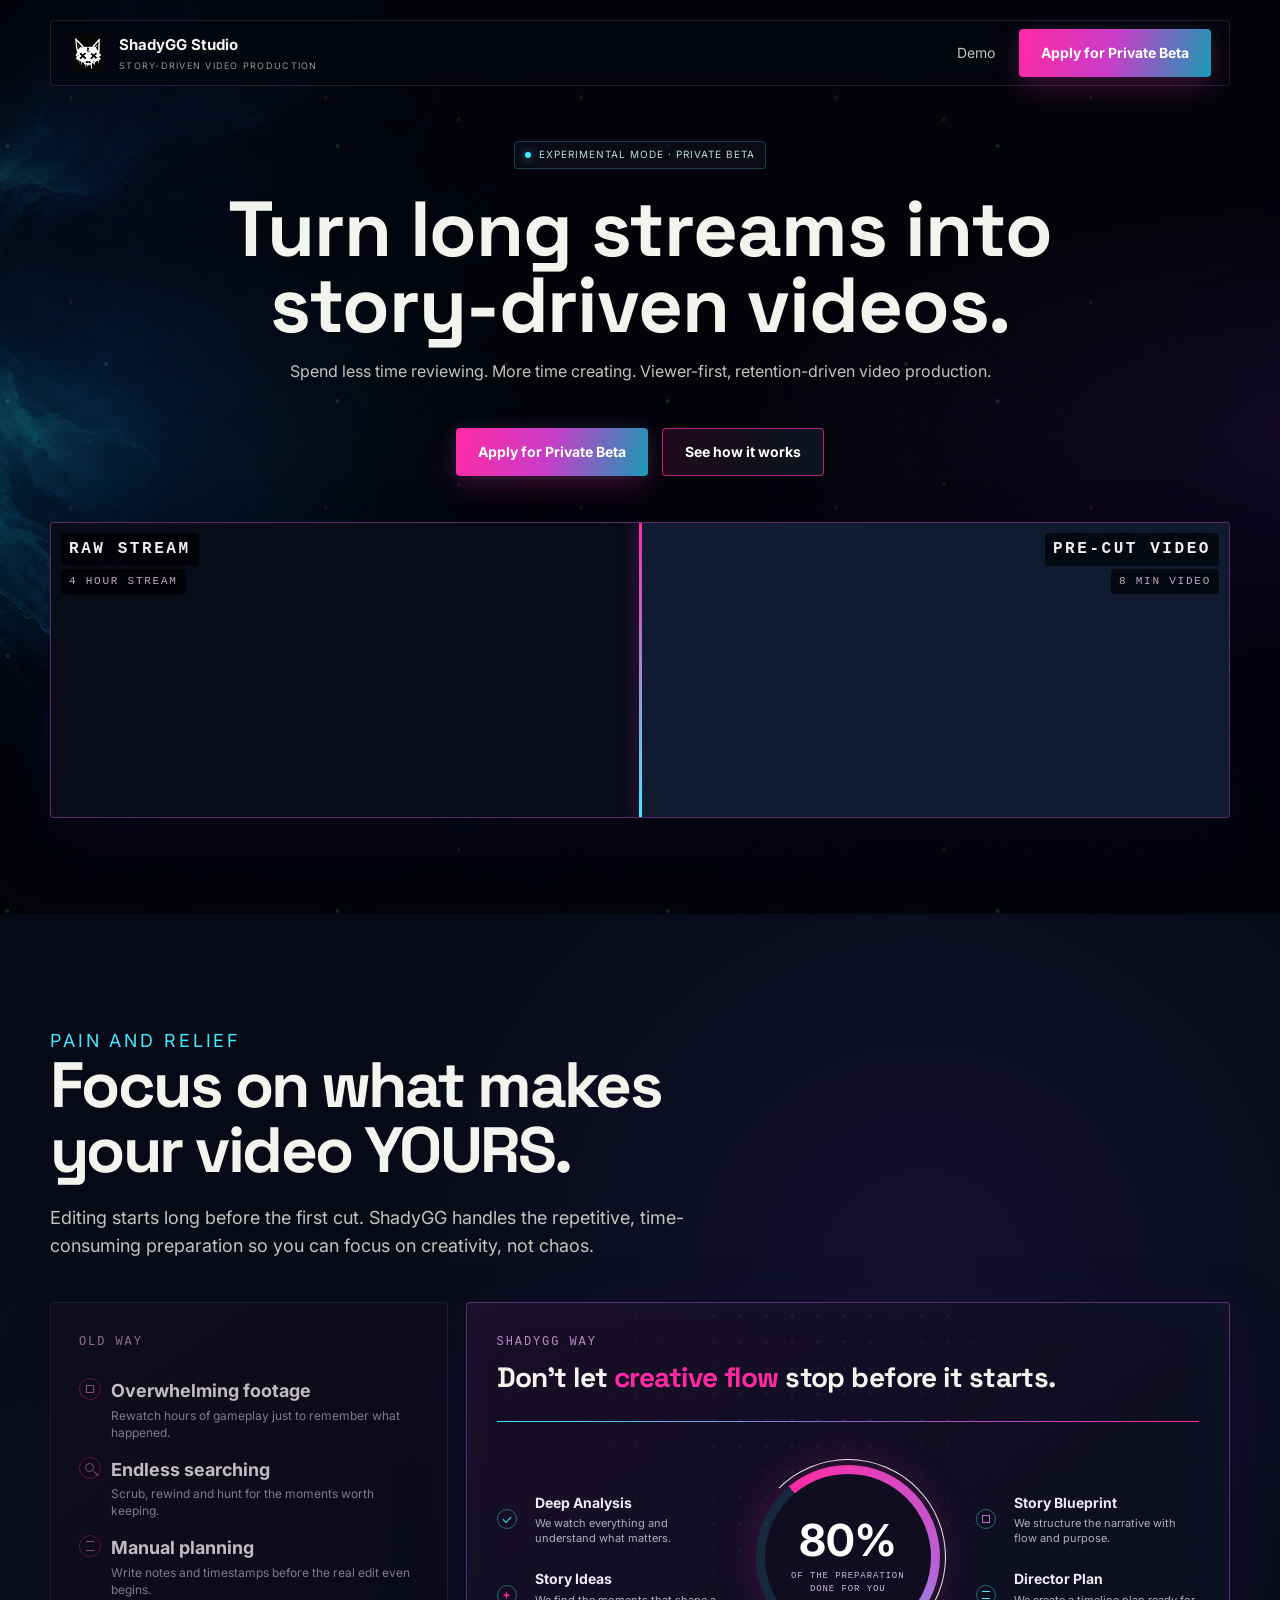
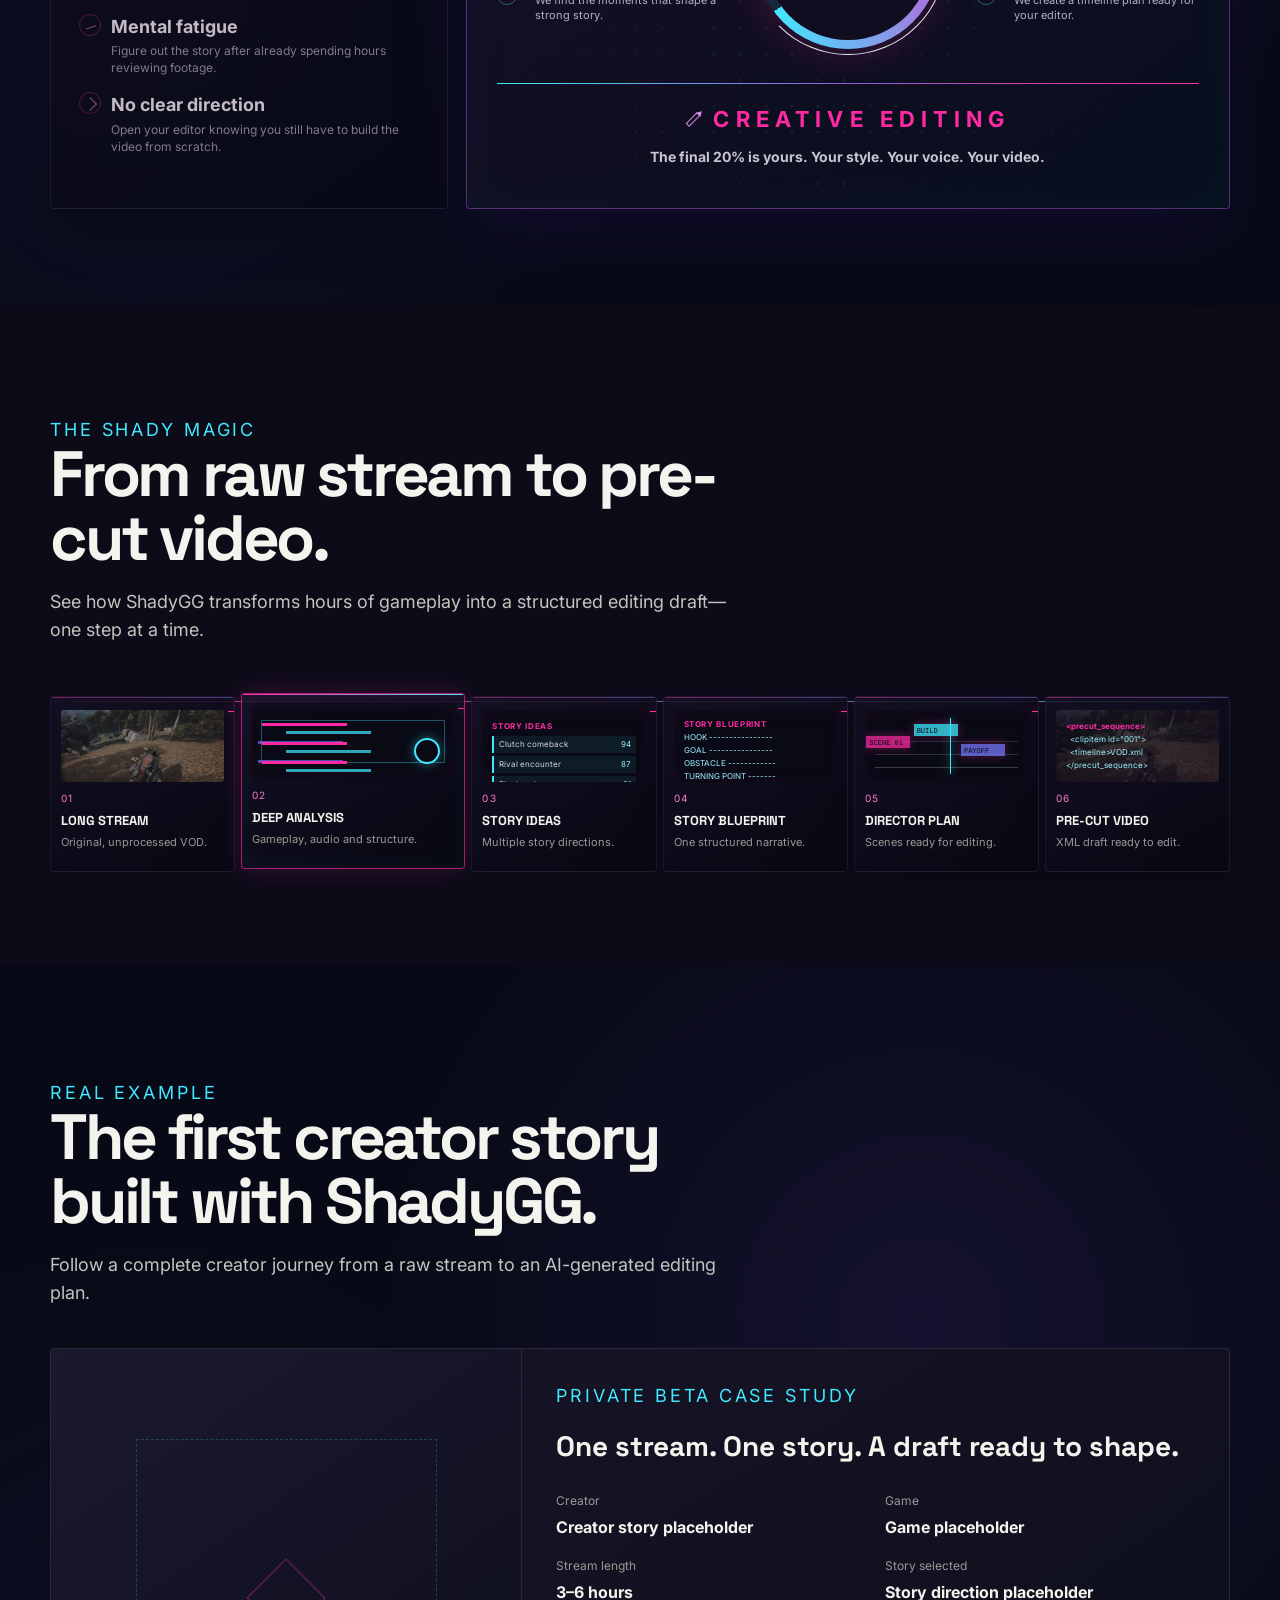
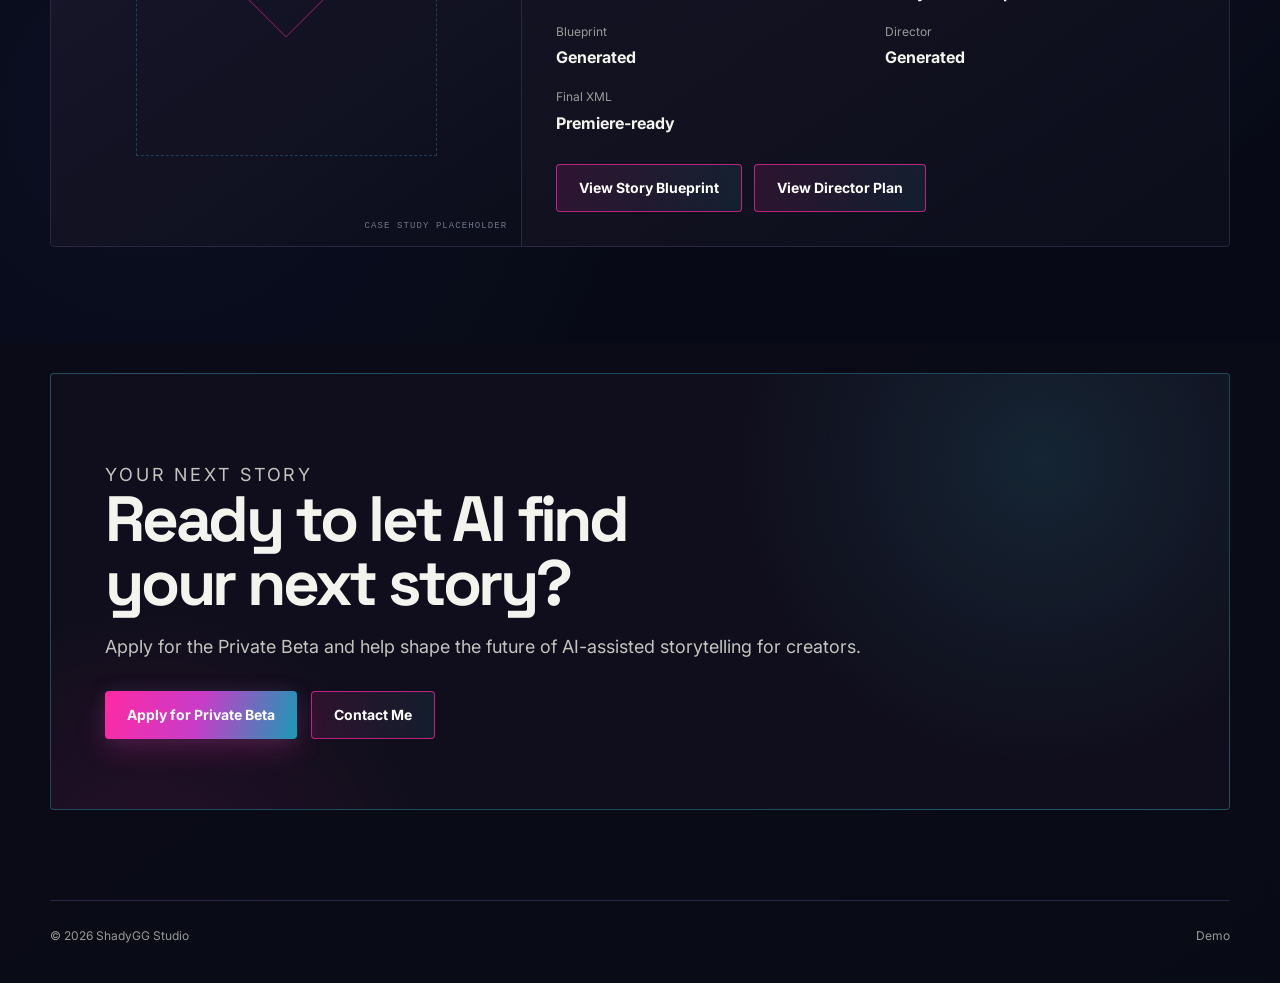
==== commit 1df2a703: "homepage hero, relief, menu" ====
--- a/index.html
+++ b/index.html
@@ -14,16 +14,13 @@
       <div class="hero-grid">
         <div>
           <p class="badge">Experimental Mode &middot; Private Beta</p>
-          <h1>Turn long streams into<br><span class="headline-emphasis">story-driven videos</span></h1>
-          <p class="hero-copy"><strong>Spend less time reviewing. More time creating.</strong> Viewer-first, retention-driven video production.</p>
-          <div class="hero-actions"><a class="button button-primary" href="#private-beta">Apply for Private Beta</a><a class="button button-secondary" href="#how-it-works">See how it works</a></div>
-          <div class="hero-steps" aria-label="ShadyGG workflow">
-            <article class="hero-step is-active"><div class="pipeline-preview preview-video"><img src="assets/home/hero-tiles-01.jpg" alt="Cinematic raw gameplay preview"></div><span class="hero-step-number">01</span><h3>LONG STREAM</h3><p>Original, unprocessed VOD.</p></article>
-            <article class="hero-step"><div class="pipeline-preview preview-analysis"><span></span><span></span><span></span><i></i></div><span class="hero-step-number">02</span><h3>DEEP ANALYSIS</h3><p>Events, speakers and session structure.</p></article>
-            <article class="hero-step"><div class="pipeline-preview preview-reco"><b>STORY IDEAS</b><span>Clutch comeback <em>94</em></span><span>Rival encounter <em>87</em></span><span>Final push <em>81</em></span></div><span class="hero-step-number">03</span><h3>STORY IDEAS</h3><p>Multiple directions discovered.</p></article>
-            <article class="hero-step"><div class="pipeline-preview preview-blueprint"><b>STORY BLUEPRINT</b><span>HOOK ----------------</span><span>GOAL ----------------</span><span>OBSTACLE ------------</span><span>TURNING POINT -------</span><span>PAYOFF --------------</span></div><span class="hero-step-number">04</span><h3>STORY BLUEPRINT</h3><p>Structures the chosen narrative.</p></article>
-            <article class="hero-step"><div class="pipeline-preview preview-director"><span>SCENE 01</span><span>BUILD</span><span>PAYOFF</span><i></i></div><span class="hero-step-number">05</span><h3>DIRECTOR PLAN</h3><p>Scenes, pacing and edit decisions.</p></article>
-            <article class="hero-step"><div class="pipeline-preview preview-xml"><img src="assets/home/hero-tiles-01.jpg" alt="Pre-cut gameplay timeline preview"><b>&lt;precut_sequence&gt;</b><span>&nbsp;&nbsp;&lt;clipitem id=&quot;001&quot;&gt;</span><span>&nbsp;&nbsp;&lt;timeline&gt;VOD.xml</span><span>&lt;/precut_sequence&gt;</span></div><span class="hero-step-number">06</span><h3>PRE-CUT VIDEO READY</h3><p>Edited source arranged for review.</p></article>
+          <h1>Turn long streams into<br><span class="headline-emphasis">story-driven videos.</span></h1>
+          <p class="hero-copy">Spend less time reviewing. More time creating. Viewer-first, retention-driven video production.</p>
+          <div class="hero-actions"><a class="button button-primary" href="#private-beta">Apply for Private Beta</a><a class="button button-secondary" href="#real-demo">See how it works</a></div>
+          <div class="comparison-panel comparison-panel-wide hero-comparison" aria-label="Raw stream to ShadyGG pre-cut comparison">
+            <div class="comparison-side raw-side"><video src="assets/home/pain-video-01-web.mp4" autoplay muted loop playsinline preload="metadata" aria-label="Raw stream gameplay preview"></video><span>RAW STREAM</span><b>4 HOUR STREAM</b></div>
+            <div class="comparison-divider" aria-hidden="true"></div>
+            <div class="comparison-side precut-side"><video src="assets/home/pain-video-02-web.mp4" autoplay muted loop playsinline preload="metadata" aria-label="Pre-cut gameplay preview"></video><span>PRE-CUT VIDEO</span><b>8 MIN VIDEO</b></div>
           </div>
         </div>
       </div>
@@ -31,45 +28,50 @@
 
     <section class="relief-section" id="pain-and-relief">
       <div class="site-shell">
-        <div class="relief-heading">
-          <p class="eyebrow">THE PAIN AND RELIEF</p>
-          <h2>Stop wasting hours.<br>Focus on what makes your video yours.</h2>
+        <div class="section-heading section-relief">
+          <p class="eyebrow">PAIN AND RELIEF</p>
+          <h2>Focus on what makes your video YOURS.</h2>
           <p>Editing starts long before the first cut. ShadyGG handles the repetitive, time-consuming preparation so you can focus on creativity, not chaos.</p>
         </div>
         <div class="relief-grid">
           <article class="relief-card old-way">
-            <div class="relief-card-heading"><span class="relief-kicker">THE OLD WAY</span><h3>Hours of repetitive preparation.</h3></div>
+            <div class="relief-card-heading"><span class="relief-kicker">OLD WAY</span></div>
             <ul class="pain-list">
-              <li><span class="pain-icon icon-footage"></span><span><b>Overwhelming footage</b><small>Rewatch the entire stream.</small></span></li>
-              <li><span class="pain-icon icon-search"></span><span><b>Endless searching</b><small>Scrub, rewind and hunt for moments.</small></span></li>
-              <li><span class="pain-icon icon-notes"></span><span><b>Manual planning</b><small>Write notes and timestamps.</small></span></li>
-              <li><span class="pain-icon icon-fatigue"></span><span><b>Mental fatigue</b><small>Decide what the story even is.</small></span></li>
-              <li><span class="pain-icon icon-direction"></span><span><b>No clear direction</b><small>Reach the editor without a real plan.</small></span></li>
+              <li><span class="pain-icon icon-footage"></span><span><b>Overwhelming footage</b><small>Rewatch hours of gameplay just to remember what happened.</small></span></li>
+              <li><span class="pain-icon icon-search"></span><span><b>Endless searching</b><small>Scrub, rewind and hunt for the moments worth keeping.</small></span></li>
+              <li><span class="pain-icon icon-notes"></span><span><b>Manual planning</b><small>Write notes and timestamps before the real edit even begins.</small></span></li>
+              <li><span class="pain-icon icon-fatigue"></span><span><b>Mental fatigue</b><small>Figure out the story after already spending hours reviewing footage.</small></span></li>
+              <li><span class="pain-icon icon-direction"></span><span><b>No clear direction</b><small>Open your editor knowing you still have to build the video from scratch.</small></span></li>
             </ul>
-            <div class="pain-callout"><strong>Creative flow stops before it starts.</strong><span>Time lost. Energy drained. Momentum gone.</span></div>
           </article>
 
           <article class="relief-card shady-way">
-            <div class="relief-card-heading"><span class="relief-kicker">THE SHADYGG WAY</span><h3>We handle the heavy lifting.</h3></div>
+            <div class="relief-card-heading"><span class="relief-kicker">SHADYGG WAY</span><h3>Don&rsquo;t let <em>creative flow</em> stop before it starts.</h3></div>
+            <div class="creative-divider"><span></div>
             <div class="engine-row">
+              <div class="outcomes outcomes-left" aria-label="Preparation outcomes"><span><i class="outcome-check"></i><b>Deep Analysis</b><small>We watch everything and understand what matters.</small></span><span><i class="outcome-spark"></i><b>Story Ideas</b><small>We find the moments that shape a strong story.</small></span></div>
               <div class="engine-ring" role="img" aria-label="80 percent of preparation done for you"><div><strong>80%</strong><span>OF THE PREPARATION<br>DONE FOR YOU</span></div></div>
-              <div class="outcomes" aria-label="Preparation outcomes"><span><i class="outcome-check"></i>Analyzed</span><span><i class="outcome-spark"></i>Story found</span><span><i class="outcome-stack"></i>Structured</span><span><i class="outcome-plan"></i>Planned</span></div>
+              <div class="outcomes outcomes-right" aria-label="Preparation outcomes"><span><i class="outcome-stack"></i><b>Story Blueprint</b><small>We structure the narrative with flow and purpose.</small></span><span><i class="outcome-plan"></i><b>Director Plan</b><small>We create a timeline plan ready for your editor.</small></span></div>
             </div>
-            <div class="comparison-panel" aria-label="Raw stream to ShadyGG pre-cut comparison">
-              <div class="comparison-side raw-side"><img src="assets/home/hero-tiles-01.jpg" alt="Raw gameplay stream placeholder"><span>RAW STREAM</span></div>
-              <div class="comparison-divider" aria-hidden="true"></div>
-              <div class="comparison-side precut-side"><div class="precut-screen"><span></span><span></span><span></span><i></i></div><span>SHADYGG PRE-CUT</span></div>
-            </div>
-            <div class="relief-callout"><h4>You focus on the 20%.</h4><p>Make it yours. Add your style. Publish with confidence.</p></div>
+            <div class="creative-divider"><span><i class="edit-icon"></i>CREATIVE EDITING</span><p>The final 20% is yours. Your style. Your voice. Your video.</p></div>
           </article>
         </div>
       </div>
     </section>
 
-    <section class="site-shell section" id="problem"><div class="problem-grid"><div><p class="eyebrow">The problem</p><h2>Editing starts<br>long before editing.</h2><div class="problem-copy"><p>Before you even place your first cut...</p><p>you've already spent hours<br>watching your own stream,<br>rewinding,<br>looking for good moments,<br>trying to remember where everything happened.</p><p>By the time you're ready to edit...<br>you're already exhausted.</p><p><strong>ShadyGG removes the hardest part:<br>finding the story.</strong></p></div></div><div class="placeholder" aria-label="Placeholder for the editing problem visual"><span class="placeholder-label">Visual placeholder</span></div></div></section>
-    <section class="site-shell section" id="how-it-works"><div class="section-heading"><p class="eyebrow">The solution</p><h2>From raw VOD<br>to editable draft.</h2></div><div class="pipeline"><article class="pipeline-card"><div class="placeholder"><span class="placeholder-label">Input</span></div><h3>3&ndash;6 hour VOD</h3><p>Your original gameplay stream.</p></article><article class="pipeline-card"><div class="placeholder"><span class="placeholder-label">Discovery</span></div><h3>Story Suggestions</h3><p>Multiple AI-generated story directions.</p></article><article class="pipeline-card"><div class="placeholder"><span class="placeholder-label">Blueprint</span></div><h3>Story Blueprint</h3><p>A complete storytelling plan with pacing and structure.</p></article><article class="pipeline-card"><div class="placeholder"><span class="placeholder-label">Draft cut</span></div><h3>Editable Draft Cut</h3><p>Premiere XML generated from the Director plan. Designed for professional editing workflows.</p></article></div><p class="export-note"><span class="mono">Current export target</span><strong>Adobe Premiere Pro</strong><br>Additional editor support is under active development.</p></section>
-    <section class="site-shell section" id="examples"><div class="section-heading"><p class="eyebrow">Real example</p><h2>The first creator story built with ShadyGG.</h2><p>Follow a complete creator journey from a raw stream to an AI-generated editing plan.</p></div><article class="case-study"><div class="placeholder" aria-label="Placeholder for creator case study visual"><span class="placeholder-label">Case study placeholder</span></div><div class="case-content"><p class="eyebrow">Private beta case study</p><h3>One stream. One story. A draft ready to shape.</h3><div class="case-meta"><div><span>Creator</span><strong>Creator story placeholder</strong></div><div><span>Game</span><strong>Game placeholder</strong></div><div><span>Stream length</span><strong>3&ndash;6 hours</strong></div><div><span>Story selected</span><strong>Story direction placeholder</strong></div><div><span>Blueprint</span><strong>Generated</strong></div><div><span>Director</span><strong>Generated</strong></div><div><span>Final XML</span><strong>Premiere-ready</strong></div></div><div class="case-actions"><a class="button button-secondary" href="#placeholder-blueprint">View Story Blueprint</a><a class="button button-secondary" href="#placeholder-director">View Director Plan</a></div></div></article></section>
-    <section class="site-shell section" id="private-beta"><div class="section-heading"><p class="eyebrow">ShadyGG snapshot</p><h2>Where ShadyGG stands today.</h2></div><div class="snapshot-grid"><article class="snapshot-card"><span class="mono">01</span><h3>Private Beta</h3><p>Currently accepting a limited number of creators.</p></article><article class="snapshot-card"><span class="mono">02</span><h3>Experimental</h3><p>Rapidly evolving every week.</p></article><article class="snapshot-card"><span class="mono">03</span><h3>Current Export</h3><p>Adobe Premiere Pro.<br>Additional editors coming later.</p></article><article class="snapshot-card"><span class="mono">04</span><h3>Creator-first</h3><p>Every workflow is refined using real creator feedback.</p></article></div><p class="personal-note"><strong>I personally review every submission.</strong><br>I can't promise every project will be accepted, but every application will be read.</p></section>
+    <section class="site-shell section magic-section" id="shady-magic">
+      <div class="section-heading"><p class="eyebrow">THE SHADY MAGIC</p><h2>From raw stream to pre-cut video.</h2><p>See how ShadyGG transforms hours of gameplay into a structured editing draft&mdash;one step at a time.</p></div>
+      <div class="hero-steps" aria-label="ShadyGG workflow">
+        <article class="hero-step is-active"><div class="pipeline-preview preview-video"><img src="assets/home/hero-tiles-01.jpg" alt="Cinematic raw gameplay preview"></div><span class="hero-step-number">01</span><h3>LONG STREAM</h3><p>Original, unprocessed VOD.</p></article>
+        <article class="hero-step"><div class="pipeline-preview preview-analysis"><span></span><span></span><span></span><i></i></div><span class="hero-step-number">02</span><h3>DEEP ANALYSIS</h3><p>Gameplay, audio and structure.</p></article>
+        <article class="hero-step"><div class="pipeline-preview preview-reco"><b>STORY IDEAS</b><span>Clutch comeback <em>94</em></span><span>Rival encounter <em>87</em></span><span>Final push <em>81</em></span></div><span class="hero-step-number">03</span><h3>STORY IDEAS</h3><p>Multiple story directions.</p></article>
+        <article class="hero-step"><div class="pipeline-preview preview-blueprint"><b>STORY BLUEPRINT</b><span>HOOK ----------------</span><span>GOAL ----------------</span><span>OBSTACLE ------------</span><span>TURNING POINT -------</span><span>PAYOFF --------------</span></div><span class="hero-step-number">04</span><h3>STORY BLUEPRINT</h3><p>One structured narrative.</p></article>
+        <article class="hero-step"><div class="pipeline-preview preview-director"><span>SCENE 01</span><span>BUILD</span><span>PAYOFF</span><i></i></div><span class="hero-step-number">05</span><h3>DIRECTOR PLAN</h3><p>Scenes ready for editing.</p></article>
+        <article class="hero-step"><div class="pipeline-preview preview-xml"><img src="assets/home/hero-tiles-01.jpg" alt="Pre-cut gameplay timeline preview"><b>&lt;precut_sequence&gt;</b><span>&nbsp;&nbsp;&lt;clipitem id=&quot;001&quot;&gt;</span><span>&nbsp;&nbsp;&lt;timeline&gt;VOD.xml</span><span>&lt;/precut_sequence&gt;</span></div><span class="hero-step-number">06</span><h3>PRE-CUT VIDEO</h3><p>XML draft ready to edit.</p></article>
+      </div>
+    </section>
+
+    <section class="relief-section real-demo-section" id="real-demo"><div class="site-shell"><div class="section-heading"><p class="eyebrow">Real example</p><h2>The first creator story built with ShadyGG.</h2><p>Follow a complete creator journey from a raw stream to an AI-generated editing plan.</p></div><article class="case-study"><div class="placeholder" aria-label="Placeholder for creator case study visual"><span class="placeholder-label">Case study placeholder</span></div><div class="case-content"><p class="eyebrow">Private beta case study</p><h3>One stream. One story. A draft ready to shape.</h3><div class="case-meta"><div><span>Creator</span><strong>Creator story placeholder</strong></div><div><span>Game</span><strong>Game placeholder</strong></div><div><span>Stream length</span><strong>3&ndash;6 hours</strong></div><div><span>Story selected</span><strong>Story direction placeholder</strong></div><div><span>Blueprint</span><strong>Generated</strong></div><div><span>Director</span><strong>Generated</strong></div><div><span>Final XML</span><strong>Premiere-ready</strong></div></div><div class="case-actions"><a class="button button-secondary" href="#placeholder-blueprint">View Story Blueprint</a><a class="button button-secondary" href="#placeholder-director">View Director Plan</a></div></div></article></div></section>
     <section class="site-shell final-cta" id="contact"><p class="eyebrow">Your next story</p><h2>Ready to let AI find<br>your next story?</h2><p>Apply for the Private Beta and help shape the future of AI-assisted storytelling for creators.</p><div class="final-actions"><a class="button button-primary" href="#private-beta">Apply for Private Beta</a><a class="button button-secondary" href="#contact">Contact Me</a></div></section>
   </main>
   <div data-component="footer"></div>
--- a/styles.css
+++ b/styles.css
@@ -1,4 +1,5 @@
-:root{--ink:#f4f4ef;--muted:#999a95;--soft:#c2c5bd;--line:#29263d;--pink:#ff2aa3;--cyan:#41e8ff;--blue:#7777ff;--deep:#0b0c0a}
+@import url('https://fonts.googleapis.com/css2?family=Inter:wght@400;500;600;700&family=Space+Grotesk:wght@400;500;600;700&display=swap');
+:root{--ink:#f4f4ef;--muted:#999a95;--soft:#c2c5bd;--line:#29263d;--pink:#ff2aa3;--cyan:#41e8ff;--blue:#7777ff;--deep:#0b0c0a;--font-heading:'Space Grotesk',sans-serif;--font-body:'Inter',sans-serif}
 *{box-sizing:border-box}html{background:var(--deep);scroll-behavior:smooth}body{margin:0;min-width:320px;color:var(--ink);background:radial-gradient(circle at 82% -8%,rgba(52,188,255,.18),transparent 34rem),radial-gradient(circle at 8% 26%,rgba(255,42,163,.12),transparent 30rem),linear-gradient(145deg,#090811,#0d0b18 48%,#080b16);font-family:Arial,Helvetica,sans-serif;line-height:1.55}a{color:inherit}.site-shell{width:min(1180px,calc(100% - 40px));margin:0 auto}
 .site-header{display:flex;align-items:center;justify-content:space-between;gap:24px;position:sticky;top:12px;z-index:10;margin-top:0;padding:12px 20px;border:1px solid rgba(79,73,115,.38);border-radius:4px;background:rgba(5,6,14,.72);backdrop-filter:blur(12px)}.brand{display:flex;align-items:center;gap:12px;text-decoration:none}.brand-mark{width:38px;height:38px;display:block;object-fit:contain}.brand-copy strong{display:block;font-size:15px}.brand-copy span,.mono{display:block;margin-top:2px;color:var(--muted);font-family:ui-monospace,SFMono-Regular,Consolas,monospace;font-size:9px;letter-spacing:.14em;text-transform:uppercase}nav{display:flex;flex-wrap:wrap;gap:42px;margin-left:auto}nav a{color:#c2c5bd;text-decoration:none;font-size:14px}nav a:hover,nav a:focus-visible{color:var(--cyan)}
 .button{display:inline-flex;align-items:center;justify-content:center;min-height:48px;padding:0 22px;border:0;border-radius:4px;text-decoration:none;font-weight:700;font-size:14px;transition:transform .2s ease,box-shadow .2s ease}.button:hover,.button:focus-visible{transform:translateY(-2px)}.button-primary{background:linear-gradient(100deg,var(--pink),var(--cyan));color:#fff;box-shadow:0 10px 28px rgba(65,232,255,.18)}.button-secondary{border:1px solid rgba(255,42,163,.7);background:linear-gradient(100deg,rgba(255,42,163,.12),rgba(65,232,255,.08));color:#fff}
@@ -10,7 +11,7 @@
 /* Hero polish: compress the viewport and unify the six stages into one production line. */
 .site-header{padding:8px 18px}
 .button-primary{background:linear-gradient(105deg,var(--pink) 0%,#d83bd1 48%,var(--cyan) 100%);box-shadow:0 10px 28px rgba(255,42,163,.2)}
-.hero{padding-bottom:54px}
+.hero{padding-bottom:96px}
 .hero-grid{padding-top:24px}
 h1{font-size:78px}
 .hero-copy{margin-top:20px}
@@ -31,7 +32,8 @@
 @media(prefers-reduced-motion:reduce){*,*:before,*:after{scroll-behavior:auto!important;transition:none!important}}
 /* Final hero tuning. */
 h1{letter-spacing:-.015em;background:linear-gradient(100deg,#d92aa8 0%,#ad79d9 48%,#67dce7 100%);-webkit-background-clip:text;background-clip:text}
-h1 .headline-emphasis{color:transparent;background:inherit;-webkit-background-clip:text;background-clip:text}
+h1{color:var(--ink);background:none;-webkit-background-clip:border-box;background-clip:border-box}
+h1 .headline-emphasis{color:var(--ink);background:none;-webkit-background-clip:border-box;background-clip:border-box}
 .hero-copy{color:#c2c5bd}
 .button-primary{background:linear-gradient(105deg,#ff2aa3 0%,#c93cc8 48%,#199bb5 100%);color:#fff;box-shadow:0 10px 28px rgba(255,42,163,.22),0 0 18px rgba(25,155,181,.12)}
 .badge:before{display:block;flex:0 0 6px;align-self:center}
@@ -43,9 +45,9 @@
 .preview-xml img{position:absolute;inset:0;width:100%;height:100%;object-fit:cover;opacity:.24;filter:saturate(.7) contrast(1.1)}
 .preview-xml b,.preview-xml span{position:relative;z-index:1;display:block}
 /* Final hero spacing and tile containment. */
-.site-header{position:fixed;top:10px;left:50%;width:min(1180px,calc(100% - 40px));margin:0;transform:translateX(-50%)}
+.site-header{position:fixed;top:20px;left:50%;width:min(1180px,calc(100% - 40px));margin:0;transform:translateX(-50%)}
 .hero{padding-top:0}
-.hero-grid{padding-top:102px}
+.hero-grid{padding-top:140px}
 .hero-copy{max-width:none;margin-top:16px;font-size:16px;line-height:1.4;white-space:nowrap;color:#c2c5bd}
 .hero-copy strong{color:#fff;font-weight:700}
 .hero-steps{align-items:stretch}
@@ -56,11 +58,138 @@
 @media(max-width:680px){.hero-step{height:176px;min-height:176px}}
 /* Pain and relief section. */
 .relief-section{padding:96px 0;background:radial-gradient(circle at 72% 36%,rgba(89,54,170,.16),transparent 34rem),radial-gradient(circle at 12% 76%,rgba(46,56,128,.12),transparent 30rem),#070a16}
-.relief-heading{max-width:720px;margin-bottom:42px}.relief-heading h2{margin:0;color:var(--ink);font-size:clamp(38px,5vw,64px);line-height:1.02;letter-spacing:-.04em}.relief-heading>p:last-child{max-width:650px;margin:20px 0 0;color:var(--soft);font-size:18px}
-.relief-grid{display:grid;grid-template-columns:minmax(0,.68fr) minmax(0,1.32fr);gap:18px;align-items:stretch}.relief-card{position:relative;overflow:hidden;border:1px solid rgba(90,83,132,.28);border-radius:4px;background:rgba(10,12,25,.82);box-shadow:0 24px 60px rgba(0,0,0,.2)}.old-way{padding:30px 28px;background:linear-gradient(145deg,rgba(19,14,31,.9),rgba(8,10,21,.92));opacity:.88}.shady-way{padding:30px;background:linear-gradient(145deg,rgba(26,14,39,.98),rgba(7,15,30,.98));border-color:rgba(186,95,223,.42);box-shadow:0 28px 70px rgba(39,16,88,.28),inset 0 0 60px rgba(65,232,255,.035)}.shady-way:before{position:absolute;inset:0;opacity:.24;background-image:radial-gradient(circle,rgba(65,232,255,.55) 1px,transparent 1px);background-size:26px 26px;mask-image:linear-gradient(90deg,transparent 0%,#000 45%,transparent 100%);animation:ambient-drift 22s linear infinite;content:"";pointer-events:none}.relief-card>*{position:relative;z-index:1}.relief-kicker{display:block;color:#ba88c9;font-family:ui-monospace,SFMono-Regular,Consolas,monospace;font-size:10px;letter-spacing:.16em}.old-way .relief-kicker{color:#a779a5}.relief-card-heading h3{margin:10px 0 0;font-size:24px;letter-spacing:-.02em}.pain-list{display:grid;gap:15px;margin:30px 0;padding:0;list-style:none}.pain-list li{display:flex;align-items:flex-start;gap:12px;color:var(--soft)}.pain-list b,.pain-list small{display:block}.pain-list b{font-size:14px;color:#ddd3dc}.pain-list small{margin-top:2px;color:#938a9a;font-size:12px}.pain-icon{position:relative;flex:0 0 22px;height:22px;margin-top:1px;border:1px solid rgba(255,42,163,.5);border-radius:50%;opacity:.7}.icon-footage:after{position:absolute;inset:6px;border:1px solid #d27ac9;content:""}.icon-search:after{position:absolute;width:7px;height:7px;top:5px;left:5px;border:1px solid #d27ac9;border-radius:50%;content:""}.icon-search:before{position:absolute;width:6px;height:1px;right:1px;bottom:4px;background:#d27ac9;transform:rotate(45deg);content:""}.icon-notes:after{position:absolute;inset:5px 6px;border-top:1px solid #d27ac9;border-bottom:1px solid #d27ac9;content:""}.icon-fatigue:after{position:absolute;top:5px;left:5px;width:10px;height:7px;border-bottom:1px solid #d27ac9;transform:rotate(-18deg);content:""}.icon-direction:after{position:absolute;top:6px;left:5px;width:9px;height:9px;border-top:1px solid #d27ac9;border-right:1px solid #d27ac9;transform:rotate(45deg);content:""}.pain-callout{margin-top:30px;padding-top:18px;border-top:1px solid rgba(255,42,163,.22)}.pain-callout strong,.pain-callout span{display:block}.pain-callout strong{font-size:17px;color:#e0c9dd}.pain-callout span{margin-top:5px;color:#8c8290;font-size:12px}
+.section-relief{max-width:720px;margin-bottom:42px}.section-relief h2{margin:0;color:var(--ink);font-size:clamp(38px,5vw,64px);line-height:1.02;letter-spacing:-.04em}.section-relief>p:last-child{max-width:650px;margin:20px 0 0;color:var(--soft);font-size:18px}
+.relief-grid{display:grid;grid-template-columns:minmax(0,.68fr) minmax(0,1.32fr);gap:18px;align-items:stretch}.relief-card{position:relative;overflow:hidden;border:1px solid rgba(90,83,132,.28);border-radius:4px;background:rgba(10,12,25,.82);box-shadow:0 24px 60px rgba(0,0,0,.2)}.old-way{padding:30px 28px;background:linear-gradient(145deg,rgba(19,14,31,.9),rgba(8,10,21,.92));opacity:.88}.shady-way{padding:30px;background:linear-gradient(145deg,rgba(26,14,39,.98),rgba(7,15,30,.98));border-color:rgba(186,95,223,.42);box-shadow:0 28px 70px rgba(39,16,88,.28),inset 0 0 60px rgba(65,232,255,.035)}.shady-way:before{position:absolute;inset:0;opacity:.24;background-image:radial-gradient(circle,rgba(65,232,255,.55) 1px,transparent 1px);background-size:26px 26px;mask-image:linear-gradient(90deg,transparent 0%,#000 45%,transparent 100%);animation:ambient-drift 22s linear infinite;content:"";pointer-events:none}.relief-card>*{position:relative;z-index:1}.relief-kicker{display:block;color:#ba88c9;font-family:ui-monospace,SFMono-Regular,Consolas,monospace;font-size:12px;letter-spacing:.16em}.old-way .relief-kicker{color:#a779a5}.relief-card-heading h3{margin:10px 0 0;font-size:24px;letter-spacing:-.02em}.pain-list{display:grid;gap:15px;margin:30px 0;padding:0;list-style:none}.pain-list li{display:flex;align-items:flex-start;gap:12px;color:var(--soft)}.pain-list b,.pain-list small{display:block}.pain-list b{font-size:18px;color:#ddd3dc}.pain-list small{margin-top:2px;color:#938a9a;font-size:12px}.pain-icon{position:relative;flex:0 0 22px;height:22px;margin-top:1px;border:1px solid rgba(255,42,163,.5);border-radius:50%;opacity:.7}.icon-footage:after{position:absolute;inset:6px;border:1px solid #d27ac9;content:""}.icon-search:after{position:absolute;width:7px;height:7px;top:5px;left:5px;border:1px solid #d27ac9;border-radius:50%;content:""}.icon-search:before{position:absolute;width:6px;height:1px;right:1px;bottom:4px;background:#d27ac9;transform:rotate(45deg);content:""}.icon-notes:after{position:absolute;inset:5px 6px;border-top:1px solid #d27ac9;border-bottom:1px solid #d27ac9;content:""}.icon-fatigue:after{position:absolute;top:5px;left:5px;width:10px;height:7px;border-bottom:1px solid #d27ac9;transform:rotate(-18deg);content:""}.icon-direction:after{position:absolute;top:6px;left:5px;width:9px;height:9px;border-top:1px solid #d27ac9;border-right:1px solid #d27ac9;transform:rotate(45deg);content:""}.pain-callout{margin-top:30px;padding-top:18px;border-top:1px solid rgba(255,42,163,.22)}.pain-callout strong,.pain-callout span{display:block}.pain-callout strong{font-size:17px;color:#e0c9dd}.pain-callout span{margin-top:5px;color:#8c8290;font-size:12px}
 .engine-row{display:flex;align-items:center;gap:32px;margin:28px 0 26px}.engine-ring{position:relative;display:grid;place-items:center;width:184px;height:184px;flex:0 0 184px;border-radius:50%;background:conic-gradient(from -40deg,var(--pink),#b861d8 38%,var(--cyan) 76%,rgba(65,232,255,.12) 76%);box-shadow:0 0 34px rgba(255,42,163,.2)}.engine-ring:before{position:absolute;inset:9px;border-radius:50%;background:#100d20;content:""}.engine-ring:after{position:absolute;inset:-6px;border:1px solid rgba(65,232,255,.2);border-left-color:transparent;border-radius:50%;animation:ring-drift 8s linear infinite;content:""}.engine-ring>div{position:relative;text-align:center}.engine-ring strong{display:block;font-size:38px;line-height:1;color:#fff}.engine-ring span{display:block;margin-top:8px;color:#cbb8dc;font-family:ui-monospace,SFMono-Regular,Consolas,monospace;font-size:9px;letter-spacing:.1em;line-height:1.45}.outcomes{display:grid;grid-template-columns:repeat(2,minmax(0,1fr));gap:14px 20px;color:#dcd9e5;font-size:13px}.outcomes span{display:flex;align-items:center;gap:8px}.outcomes i{position:relative;display:inline-block;width:20px;height:20px;border:1px solid rgba(65,232,255,.4);border-radius:50%}.outcome-check:after{position:absolute;width:7px;height:4px;top:6px;left:5px;border-bottom:1px solid var(--cyan);border-left:1px solid var(--cyan);transform:rotate(-45deg);content:""}.outcome-spark:after{position:absolute;inset:5px;background:var(--pink);clip-path:polygon(50% 0,62% 38%,100% 50%,62% 62%,50% 100%,38% 62%,0 50%,38% 38%);content:""}.outcome-stack:after{position:absolute;inset:5px;border:1px solid #b873d4;content:""}.outcome-plan:after{position:absolute;inset:5px;border-top:1px solid var(--cyan);border-bottom:1px solid var(--cyan);content:""}
 .comparison-panel{display:grid;grid-template-columns:1fr 14px 1fr;min-height:142px;border:1px solid rgba(104,90,151,.34);border-radius:4px;overflow:hidden;background:#090b18}.comparison-side{position:relative;overflow:hidden}.comparison-side>span{position:absolute;bottom:9px;left:12px;color:#e7e4ed;font-family:ui-monospace,SFMono-Regular,Consolas,monospace;font-size:9px;letter-spacing:.12em}.raw-side img{width:100%;height:100%;display:block;object-fit:cover;opacity:.55;filter:saturate(.62)}.precut-side{padding:24px 14px 0;background:linear-gradient(145deg,#16112c,#101b31)}.precut-screen{position:relative;height:65px;border-bottom:1px solid rgba(65,232,255,.5);background:repeating-linear-gradient(0deg,transparent 0 15px,rgba(65,232,255,.1) 16px),linear-gradient(140deg,rgba(255,42,163,.2),rgba(65,232,255,.12))}.precut-screen span{display:inline-block;width:29%;height:12px;margin:14px 1% 0;background:rgba(255,42,163,.75);box-shadow:0 0 10px rgba(255,42,163,.3)}.precut-screen span:nth-child(2){background:rgba(65,232,255,.75)}.precut-screen span:nth-child(3){background:rgba(119,119,255,.75)}.precut-screen i{position:absolute;top:0;bottom:0;left:55%;width:1px;background:#fff;box-shadow:0 0 9px var(--cyan)}.comparison-divider{position:relative;background:linear-gradient(180deg,var(--pink),var(--cyan));box-shadow:0 0 14px rgba(205,71,216,.65)}.comparison-divider:after{position:absolute;top:50%;left:50%;color:#fff;content:"›";font-size:18px;transform:translate(-50%,-55%)}.relief-callout{margin-top:24px;padding-top:18px;border-top:1px solid rgba(65,232,255,.25)}.relief-callout h4{margin:0;color:#fff;font-size:22px}.relief-callout p{margin:5px 0 0;color:#b6c5d4;font-size:14px}
 @keyframes ring-drift{to{transform:rotate(360deg)}}@keyframes ambient-drift{to{transform:translateX(26px)}}
 @media(max-width:900px){.relief-grid{grid-template-columns:1fr}.shady-way{order:2}.old-way{order:1}.engine-row{justify-content:center}}
 @media(max-width:620px){.relief-section{padding:72px 0}.relief-card{padding:24px 20px}.engine-row{align-items:flex-start;flex-direction:column;gap:24px}.engine-ring{width:164px;height:164px;flex-basis:164px;align-self:center}.outcomes{width:100%}.comparison-panel{min-height:122px}}
 @media(prefers-reduced-motion:reduce){.engine-ring:after,.shady-way:before{animation:none}}
+/* Approved relief layout: headline, ring, then the raw-to-pre-cut image. */
+.relief-card-heading h3{font-size:30px;color:#fff}
+.relief-subcopy{margin:8px 0 0;color:#b6c5d4;font-size:14px}
+.engine-row{display:grid;grid-template-columns:minmax(120px,1fr) 212px minmax(120px,1fr);align-items:center;gap:22px;margin:0 0 34px}
+.engine-ring{width:212px;height:212px;flex-basis:212px;justify-self:center;box-shadow:0 0 42px rgba(255,42,163,.22)}
+.engine-ring strong{font-size:48px}
+.outcomes{display:grid;grid-template-columns:1fr;gap:18px;color:#dcd9e5;font-size:12px}
+.outcomes-left{justify-items:end;text-align:right}.outcomes-right{justify-items:start;text-align:left}
+.comparison-panel{grid-template-columns:1fr 3px 1fr;min-height:240px}
+.comparison-divider{background:linear-gradient(180deg,var(--pink),var(--cyan));box-shadow:0 0 16px rgba(205,71,216,.75)}
+.comparison-divider:after{display:none}
+.comparison-side>span,.comparison-side>b{position:absolute;left:14px;z-index:2;color:#f2edf5;font-family:ui-monospace,SFMono-Regular,Consolas,monospace;font-size:9px;letter-spacing:.12em}.comparison-side>span{bottom:28px}.comparison-side>b{bottom:11px;color:#bfa7c9;font-size:8px;font-weight:500}
+.comparison-side img{width:100%;height:100%;display:block;object-fit:cover}.raw-side img{opacity:.48;filter:grayscale(.58) brightness(.62) contrast(.88)}.precut-side img{opacity:.9;filter:saturate(1.22) contrast(1.12) brightness(1.05)}.precut-side{padding:0;background:#101b31}
+.relief-callout{display:none}
+@media(max-width:900px){.engine-row{grid-template-columns:1fr;gap:22px}.engine-ring{grid-row:1}.outcomes-left,.outcomes-right{grid-template-columns:repeat(2,1fr);justify-items:center;text-align:center}.outcomes-left{grid-row:2}.outcomes-right{grid-row:3}}
+@media(max-width:620px){.engine-ring{width:190px;height:190px;flex-basis:190px}.comparison-panel{min-height:190px}.comparison-side>span{bottom:27px}}
+/* Pain & Relief mockup alignment. */
+.relief-grid{grid-template-columns:minmax(0,.52fr) minmax(0,1fr);align-items:stretch}
+.old-way,.shady-way{height:100%}
+.old-way .pain-list{gap:14px;margin-top:26px;margin-bottom:22px}
+.old-way .pain-list li{gap:10px}
+.old-way .pain-list small{display:block;margin-top:3px;color:#938a9a;font-size:12px;line-height:1.4}
+.old-way .pain-callout{display:block;margin-top:auto}
+.shady-way .relief-callout{display:none}
+.engine-ring{width:184px;height:184px;flex-basis:184px}
+.engine-ring strong{font-size:44px}
+.outcomes span{font-size:13px;white-space:nowrap}
+.comparison-panel-wide{grid-template-columns:1fr 3px 1fr;width:100%;min-height:286px;margin-top:18px;border-color:rgba(205,94,223,.42);box-shadow:0 22px 58px rgba(10,5,32,.42)}
+.comparison-panel-wide .comparison-side>span{bottom:31px}.comparison-panel-wide .comparison-side>b{bottom:12px}
+.comparison-panel-wide .raw-side img{opacity:.48;filter:grayscale(.62) brightness(.62) contrast(.9)}
+.comparison-panel-wide .precut-side img{opacity:.92;filter:saturate(1.25) contrast(1.13) brightness(1.05)}
+.comparison-panel-wide .comparison-side video{width:100%;height:100%;display:block;object-fit:cover}.comparison-panel-wide .raw-side video{opacity:.5;filter:grayscale(.62) brightness(.62) contrast(.9)}.comparison-panel-wide .precut-side video{opacity:.92;filter:saturate(1.25) contrast(1.13) brightness(1.05)}
+.comparison-panel-wide .comparison-side>span,.comparison-panel-wide .comparison-side>b{padding:4px 8px;border-radius:3px;background:rgba(0,0,0,.62);text-shadow:0 2px 12px rgba(0,0,0,.8)}.comparison-panel-wide .comparison-side>span{font-size:16px;font-weight:700;letter-spacing:.16em}.comparison-panel-wide .comparison-side>b{font-size:13px;letter-spacing:.16em}
+.comparison-panel-wide .raw-side video{opacity:.7;filter:grayscale(.3) saturate(.9) brightness(.82) contrast(1)}
+.comparison-panel-wide .comparison-side>span,.comparison-panel-wide .comparison-side>b{left:10px}
+.comparison-panel-wide .comparison-side>span,.comparison-panel-wide .comparison-side>b{top:10px;bottom:auto}
+.comparison-panel-wide .comparison-side>b{top:46px;font-size:11px}
+.comparison-panel-wide .precut-side>span,.comparison-panel-wide .precut-side>b{left:auto;right:10px;text-align:right}
+.menu-toggle{display:none}
+.mobile-menu-cta{display:none}
+.mobile-menu-panel{display:none}
+@media(max-width:900px){.relief-grid{grid-template-columns:1fr}.comparison-panel-wide{min-height:230px}.engine-ring{width:190px;height:190px;flex-basis:190px}}
+@media(max-width:620px){.comparison-panel-wide{min-height:190px;margin-top:14px}.old-way .pain-list small{font-size:11px}.outcomes span{font-size:12px;white-space:normal}}
+@media(max-width:680px){
+  .site-header{padding:8px 14px;align-items:center}
+  .site-header>.button-primary{display:none}
+  .menu-toggle{display:flex;flex:0 0 34px;width:34px;height:34px;align-items:center;justify-content:center;flex-direction:column;gap:4px;padding:0;border:1px solid rgba(186,95,223,.45);border-radius:4px;background:rgba(10,12,25,.72);cursor:pointer}
+  .menu-toggle span{display:block;width:15px;height:1px;background:#f4f4ef;transition:transform .2s ease,opacity .2s ease}
+  .site-header nav{position:fixed;top:0;right:0;bottom:0;z-index:20;width:min(82vw,300px);display:flex;flex-direction:column;align-items:flex-start;justify-content:flex-start;gap:24px;padding:92px 28px 28px;margin:0;background:linear-gradient(160deg,#15102a,#070d1b 72%);box-shadow:-24px 0 60px rgba(0,0,0,.42);transform:translateX(105%);transition:transform .3s ease}
+  .site-header nav a{font-size:18px}
+  .site-header.menu-open nav{transform:translateX(0)}
+  .site-header.menu-open .menu-toggle{position:relative;z-index:21}
+  .site-header.menu-open .menu-toggle span:nth-child(1){transform:translateY(5px) rotate(45deg)}
+  .site-header.menu-open .menu-toggle span:nth-child(2){opacity:0}
+  .site-header.menu-open .menu-toggle span:nth-child(3){transform:translateY(-5px) rotate(-45deg)}
+  .hero-actions{display:grid;grid-template-columns:repeat(2,minmax(0,1fr));flex-direction:initial;gap:8px}
+  .hero-actions .button{width:100%;padding:0 10px;font-size:12px}
+}
+@media(max-width:900px){
+  .site-header{padding:8px 14px;align-items:center;overflow:visible}
+  .site-header>.button-primary{display:none}
+  .menu-toggle{display:flex;flex:0 0 34px;width:34px;height:34px;align-items:center;justify-content:center;flex-direction:column;gap:4px;padding:0;border:1px solid rgba(186,95,223,.45);border-radius:4px;background:rgba(10,12,25,.72);cursor:pointer}
+  .menu-toggle span{display:block;width:15px;height:1px;background:#f4f4ef;transition:transform .2s ease,opacity .2s ease}
+  .site-header nav{position:absolute;top:calc(100% + 8px);right:0;left:0;z-index:20;width:auto;display:flex;flex-direction:column;align-items:stretch;justify-content:flex-start;gap:0;padding:8px 18px;margin:0;border:1px solid rgba(186,95,223,.35);border-radius:4px;background:linear-gradient(160deg,#15102a,#070d1b 72%);box-shadow:0 24px 50px rgba(0,0,0,.42);opacity:0;visibility:hidden;transform:translateY(-8px);transition:opacity .25s ease,transform .25s ease,visibility .25s ease}
+  .site-header nav a{padding:14px 4px;border-bottom:1px solid rgba(186,95,223,.2);font-size:18px}
+  .site-header nav a:last-child{border-bottom:0}
+  .site-header.menu-open nav{opacity:1;visibility:visible;transform:translateY(0)}
+  .site-header.menu-open .menu-toggle{position:relative;z-index:21}
+  .site-header.menu-open .menu-toggle span:nth-child(1){transform:translateY(5px) rotate(45deg)}
+  .site-header.menu-open .menu-toggle span:nth-child(2){opacity:0}
+  .site-header.menu-open .menu-toggle span:nth-child(3){transform:translateY(-5px) rotate(-45deg)}
+  .hero-steps{display:grid;grid-template-columns:repeat(3,minmax(0,1fr));gap:8px}
+  .hero-step{flex-basis:auto}
+  h1{font-size:56px}
+  .section{padding:64px 0}
+}
+@media(max-width:900px){
+  .site-header .desktop-nav{display:none}
+  .site-header .mobile-menu-panel{position:absolute;top:calc(100% + 8px);left:0;right:0;z-index:1000;display:none;width:auto;max-width:100%;box-sizing:border-box;overflow:hidden;padding:12px 18px 16px;border:1px solid rgba(186,95,223,.42);border-radius:4px;background:#0b1020;box-shadow:0 22px 55px rgba(0,0,0,.62),0 0 24px rgba(65,232,255,.08)}
+  .site-header.menu-open .mobile-menu-panel{display:flex;flex-direction:column;align-items:stretch}
+  .site-header .mobile-menu-panel nav{position:static;display:flex;flex-direction:column;align-items:stretch;gap:0;width:100%;max-width:100%;margin:0;padding:0;overflow:hidden;border:0;background:transparent;box-shadow:none;opacity:1;visibility:visible;transform:none}
+  .site-header .mobile-menu-panel nav a{display:block;width:100%;box-sizing:border-box;min-height:52px;padding:15px 4px;border-bottom:1px solid rgba(186,95,223,.22);color:#f0edf4;text-align:left;white-space:normal;font-size:18px}
+  .site-header .mobile-menu-panel nav a:hover,.site-header .mobile-menu-panel nav a:focus-visible{background:rgba(65,232,255,.08);color:#fff;outline:none}
+  .site-header .mobile-menu-panel .mobile-menu-cta{display:flex;width:100%;box-sizing:border-box;min-height:46px;margin-top:14px;padding:0 12px;justify-content:center;border:0;border-radius:4px;background:linear-gradient(105deg,var(--pink),#c93cc8 48%,#199bb5);font-size:13px;white-space:normal;overflow-wrap:anywhere}
+}
+@media(max-width:900px){
+  .site-header nav#mobile-navigation{top:calc(100% + 8px);left:0;right:0;width:100%;max-height:calc(100vh - 90px);overflow:auto;padding:8px 18px 16px;border:1px solid rgba(186,95,223,.42);border-radius:4px;background:#0b1020;box-shadow:0 22px 55px rgba(0,0,0,.62),0 0 24px rgba(65,232,255,.08);opacity:0;visibility:hidden;transform:translateY(-8px);pointer-events:none}
+  .site-header.menu-open nav#mobile-navigation{opacity:1;visibility:visible;transform:translateY(0);pointer-events:auto}
+  .site-header nav#mobile-navigation a{display:flex;width:100%;min-height:52px;align-items:center;justify-content:flex-start;padding:14px 4px;border-bottom:1px solid rgba(186,95,223,.22);color:#f0edf4;text-align:left}
+  .site-header nav#mobile-navigation a:hover,.site-header nav#mobile-navigation a:focus-visible{background:rgba(65,232,255,.08);color:#fff;outline:none}
+  .site-header nav#mobile-navigation .mobile-menu-cta{min-height:46px;margin-top:14px;justify-content:center;border:0;border-radius:4px;background:linear-gradient(105deg,var(--pink),#c93cc8 48%,#199bb5);font-size:13px;box-shadow:0 8px 22px rgba(255,42,163,.18)}
+  .site-header nav#mobile-navigation .mobile-menu-cta{display:flex}
+}
+/* Final approved Pain & Relief styling. */
+.old-way .pain-callout{display:none}
+.shady-way .relief-card-heading h3{font-size:28px;line-height:1.15;color:#f4f4ef;text-align:left}
+.shady-way .relief-card-heading h3 em{color:var(--pink);font-style:normal}
+.shady-way .relief-card-heading{margin-bottom:4px}
+.outcomes{gap:22px}.outcomes span{display:grid;grid-template-columns:28px 1fr;column-gap:10px;row-gap:3px;align-items:center;white-space:normal}.outcomes span i{grid-row:1 / span 2}.outcomes span b{font-size:14px;color:#eee9f3}.outcomes span small{grid-column:2;color:#aeb0c0;font-size:11px;line-height:1.35}.outcomes-left{text-align:left;justify-items:stretch}.outcomes-right{text-align:left;justify-items:stretch}
+.creative-divider{margin-top:28px;padding-top:18px;border-top:1px solid transparent;border-image:linear-gradient(90deg,var(--cyan),#8c61d4,var(--pink)) 1;text-align:center}.creative-divider>span{display:inline-flex;align-items:center;gap:12px;color:#f2eaf7;font-family:ui-monospace,SFMono-Regular,Consolas,monospace;font-size:13px;letter-spacing:.28em}.creative-divider p{margin:10px 0 0;color:#c7c5d3;font-size:14px}.edit-icon{position:relative;width:16px;height:5px;border:1px solid #d987e5;transform:rotate(-45deg)}.edit-icon:after{position:absolute;right:-5px;top:-1px;border-top:3px solid transparent;border-bottom:3px solid transparent;border-left:5px solid #d987e5;content:""}
+@media(max-width:900px){.shady-way .relief-card-heading h3{text-align:left}.creative-divider{margin-top:26px}.outcomes span small{font-size:11px}}
+.creative-divider>span{font-size:20px}
+.engine-ring:after{border-color:rgba(255,255,255,.9);border-left-color:transparent}
+.creative-divider>span{color:var(--pink);font-size:22px;font-weight:700}
+.creative-divider p{font-weight:700}
+body,button,a{font-family:var(--font-body)}
+h1,h2,h3,h4{font-family:var(--font-heading)}
+.brand-copy strong,.brand-copy span,.mono,nav a,.badge,.eyebrow,.hero-step-number,.pipeline-preview,.creative-divider>span,footer{font-family:var(--font-body)}
+.hero-actions{margin-top:40px}
+.hero-steps{margin-top:40px}
+.hero-actions{margin-top:30px}
+.hero-comparison{margin-top:30px}
+.hero-actions{margin-top:46px}
+.hero-comparison{margin-top:46px}
+.hero{background-image:linear-gradient(180deg,rgba(5,6,14,.50)),url("assets/home-hero-bg.jpg")}
+.hero{isolation:isolate;overflow:hidden}
+.hero:before{position:absolute;inset:-8%;z-index:-1;background:radial-gradient(ellipse at 0% 48%,rgba(20,132,190,.18),transparent 31%),radial-gradient(ellipse at 100% 48%,rgba(108,48,185,.2),transparent 32%);opacity:.7;animation:hero-side-glow 19s ease-in-out infinite alternate;content:"";pointer-events:none}
+.hero:after{position:absolute;inset:-18%;z-index:-1;background:radial-gradient(circle at 18% 28%,rgba(255,42,163,.25) 0 1.2px,transparent 2.5px),radial-gradient(circle at 72% 22%,rgba(65,232,255,.27) 0 1.2px,transparent 2.5px),radial-gradient(circle at 84% 68%,rgba(255,255,255,.19) 0 1.2px,transparent 2.5px),radial-gradient(circle at 42% 78%,rgba(186,95,223,.23) 0 1.2px,transparent 2.5px);background-size:255px 205px,330px 255px,400px 315px,485px 365px;background-position:0 0,0 0,0 0,0 0;opacity:.62;animation:hero-sparkle 15s ease-in-out infinite alternate;content:"";pointer-events:none}
+.hero-grid,.hero>[data-component="header"]{position:relative;z-index:1}
+@keyframes hero-sparkle{0%{transform:translate3d(-1.25%,0,0) scale(1);background-position:0 0,0 0,0 0,0 0;opacity:.36}45%{background-position:18px -10px,-14px 12px,10px 16px,-20px -8px;opacity:.68}100%{transform:translate3d(1.5%,1%,0) scale(1.02);background-position:-22px 14px,24px -16px,-16px -12px,28px 12px;opacity:.46}}
+@keyframes hero-side-glow{0%{transform:scale(1);opacity:.5}50%{opacity:.76}100%{transform:scale(1.035);opacity:.62}}
+@media(prefers-reduced-motion:reduce){.hero:before,.hero:after{animation:none}}
+.comparison-panel-wide .raw-side video{opacity:.8;filter:none}
+.eyebrow,.relief-section .eyebrow{font-size:18px;font-weight:400;letter-spacing:.16em;line-height:1.4;color:var(--cyan)}
+.section-heading .eyebrow{color:var(--cyan);font-size:18px}
+.comparison-panel-wide .precut-side video{opacity:1;filter:none}
+.hero{background-image:linear-gradient(180deg,rgba(5,6,14,.52),rgba(5,6,14,.58)),url("assets/home-hero-bg-generated.jpg")}
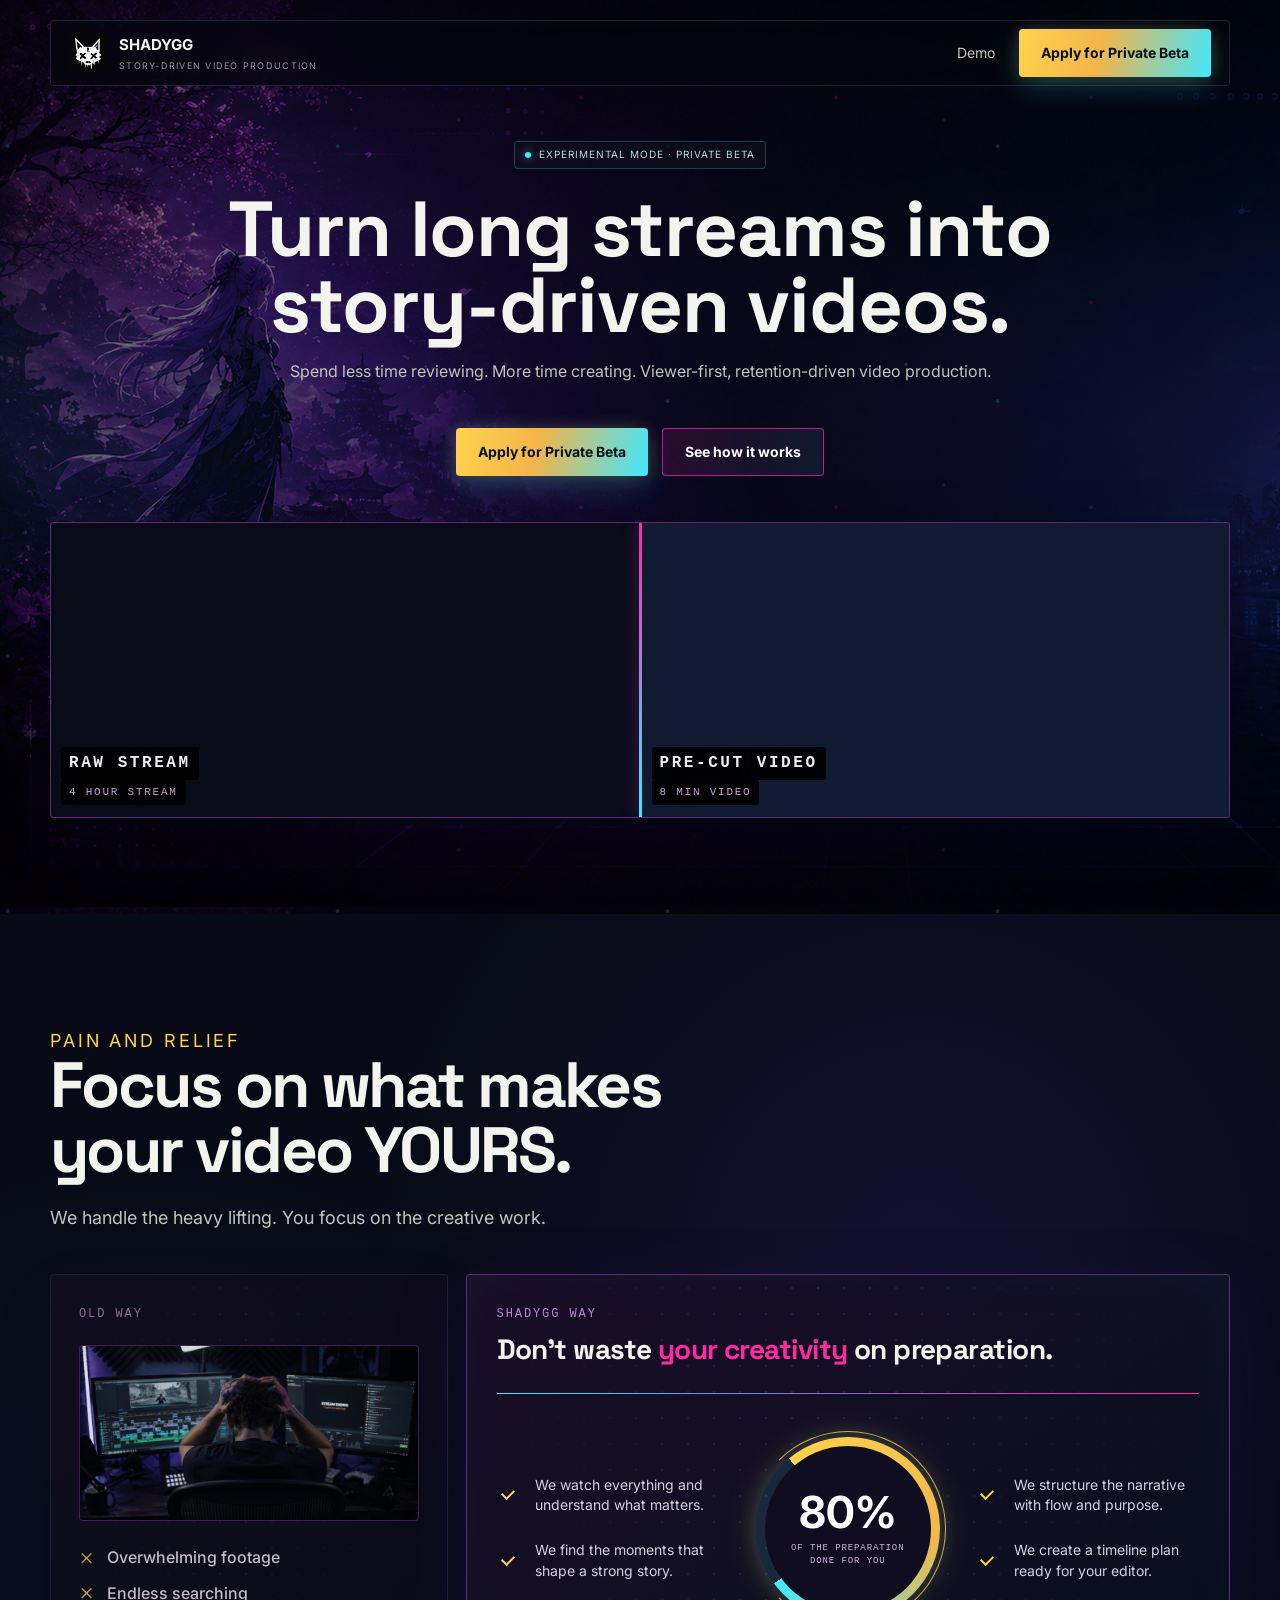
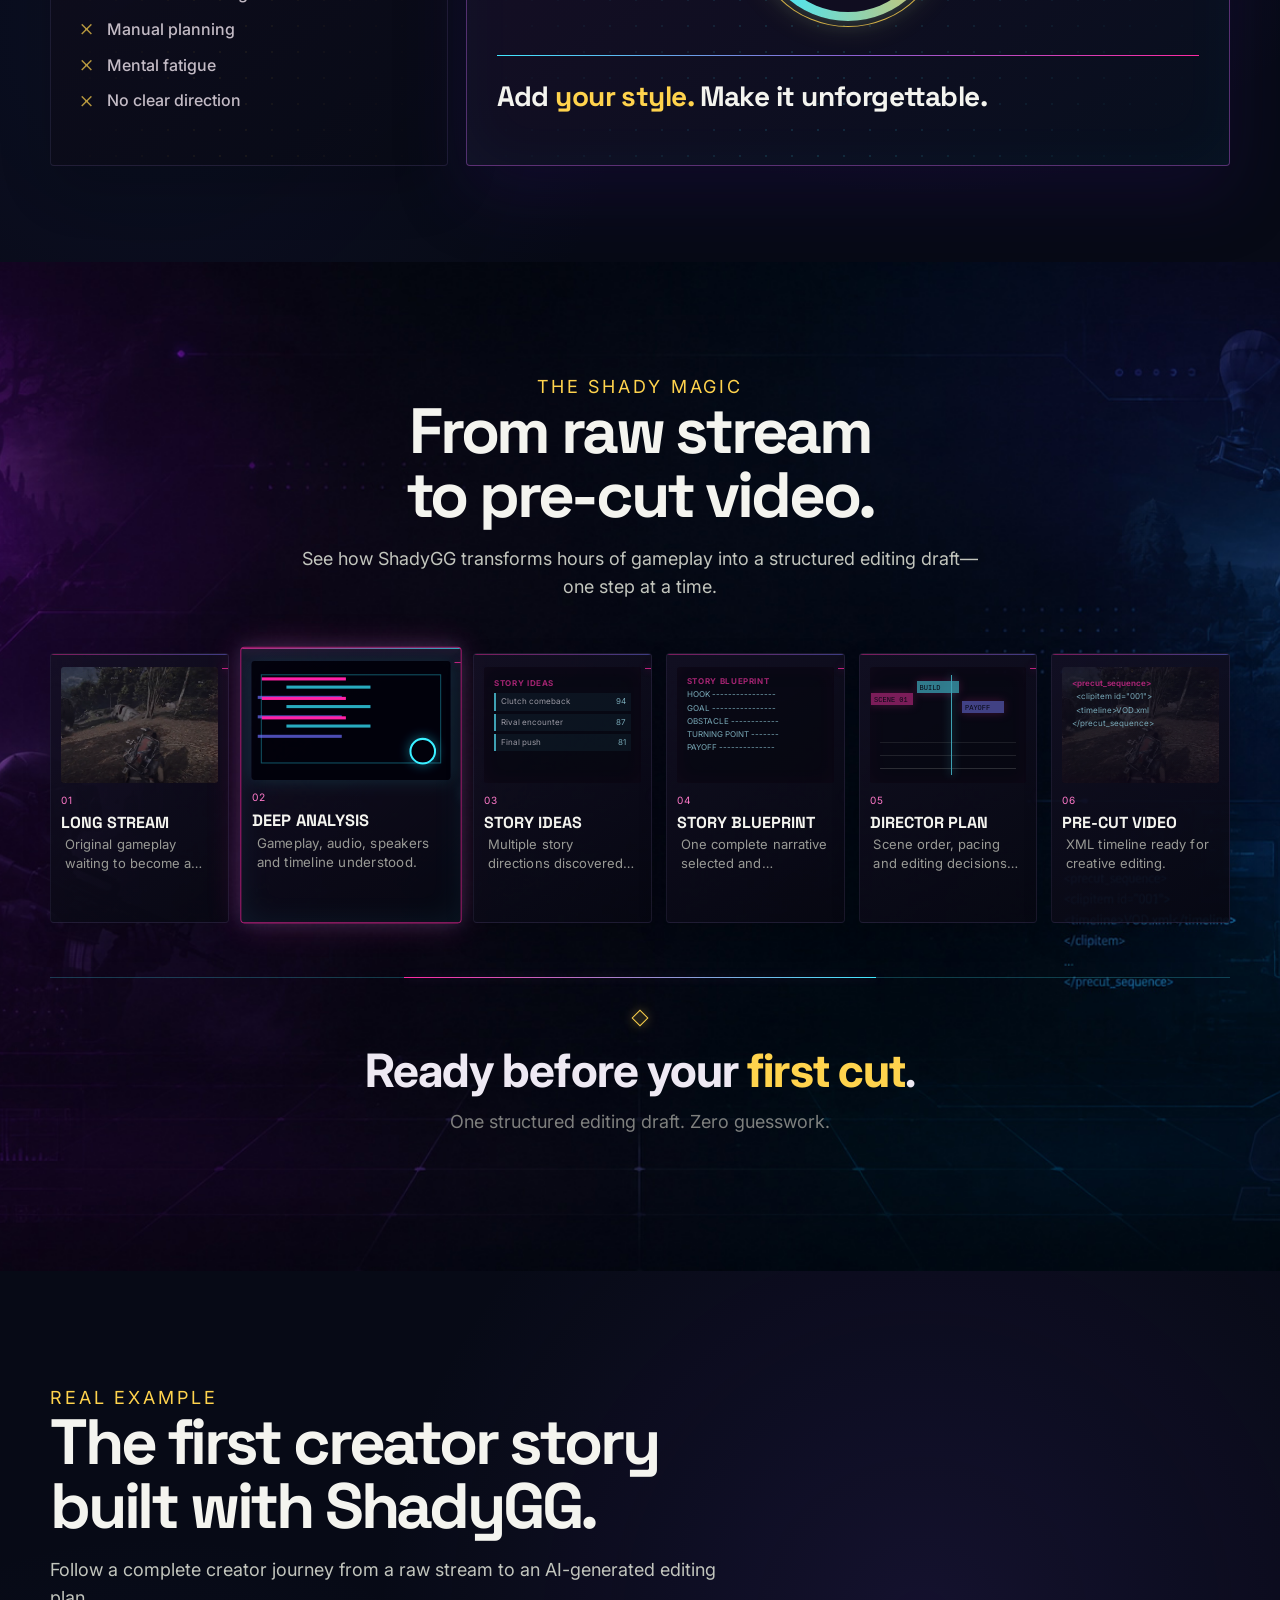
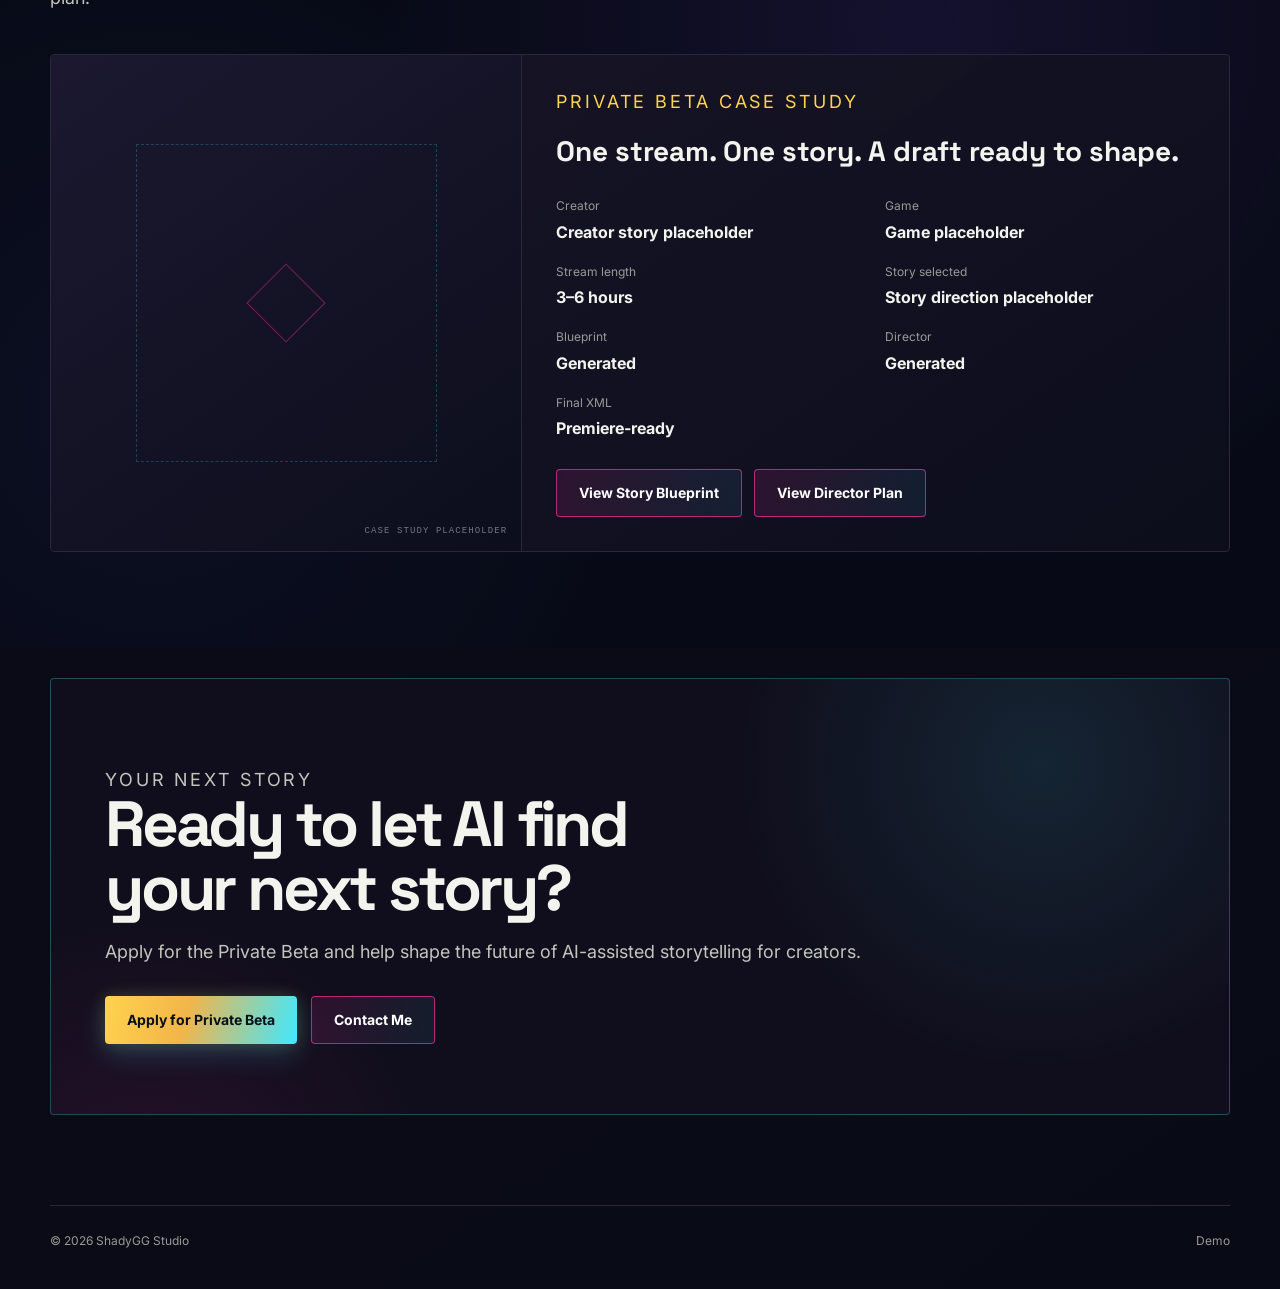
==== commit 38dd310b: "homepage polishing 0802" ====
--- a/index.html
+++ b/index.html
@@ -31,11 +31,12 @@
         <div class="section-heading section-relief">
           <p class="eyebrow">PAIN AND RELIEF</p>
           <h2>Focus on what makes your video YOURS.</h2>
-          <p>Editing starts long before the first cut. ShadyGG handles the repetitive, time-consuming preparation so you can focus on creativity, not chaos.</p>
+          <p>We handle the heavy lifting. You focus on the creative work.</p>
         </div>
         <div class="relief-grid">
           <article class="relief-card old-way">
             <div class="relief-card-heading"><span class="relief-kicker">OLD WAY</span></div>
+            <div class="old-way-visual"><img class="old-way-image" src="assets/home/pain-editor.jpg" alt="Editing timeline before ShadyGG preparation"></div>
             <ul class="pain-list">
               <li><span class="pain-icon icon-footage"></span><span><b>Overwhelming footage</b><small>Rewatch hours of gameplay just to remember what happened.</small></span></li>
               <li><span class="pain-icon icon-search"></span><span><b>Endless searching</b><small>Scrub, rewind and hunt for the moments worth keeping.</small></span></li>
@@ -46,28 +47,31 @@
           </article>
 
           <article class="relief-card shady-way">
-            <div class="relief-card-heading"><span class="relief-kicker">SHADYGG WAY</span><h3>Don&rsquo;t let <em>creative flow</em> stop before it starts.</h3></div>
+            <div class="relief-card-heading"><span class="relief-kicker">SHADYGG WAY</span><h3>Don't waste <em>your creativity</em> on preparation.</h3></div>
             <div class="creative-divider"><span></div>
             <div class="engine-row">
-              <div class="outcomes outcomes-left" aria-label="Preparation outcomes"><span><i class="outcome-check"></i><b>Deep Analysis</b><small>We watch everything and understand what matters.</small></span><span><i class="outcome-spark"></i><b>Story Ideas</b><small>We find the moments that shape a strong story.</small></span></div>
+              <div class="outcomes outcomes-left" aria-label="Preparation outcomes"><span><i class="outcome-check"></i><small>We watch everything and understand what matters.</small></span><span><i class="outcome-spark"></i><small>We find the moments that shape a strong story.</small></span></div>
               <div class="engine-ring" role="img" aria-label="80 percent of preparation done for you"><div><strong>80%</strong><span>OF THE PREPARATION<br>DONE FOR YOU</span></div></div>
-              <div class="outcomes outcomes-right" aria-label="Preparation outcomes"><span><i class="outcome-stack"></i><b>Story Blueprint</b><small>We structure the narrative with flow and purpose.</small></span><span><i class="outcome-plan"></i><b>Director Plan</b><small>We create a timeline plan ready for your editor.</small></span></div>
+              <div class="outcomes outcomes-right" aria-label="Preparation outcomes"><span><i class="outcome-stack"></i><small>We structure the narrative with flow and purpose.</small></span><span><i class="outcome-plan"></i><small>We create a timeline plan ready for your editor.</small></span></div>
             </div>
-            <div class="creative-divider"><span><i class="edit-icon"></i>CREATIVE EDITING</span><p>The final 20% is yours. Your style. Your voice. Your video.</p></div>
+            <div class="creative-divider relief-final-message"><h3>Add <em>your style.</em> Make it unforgettable.</h3></div>
           </article>
         </div>
       </div>
     </section>
 
-    <section class="site-shell section magic-section" id="shady-magic">
-      <div class="section-heading"><p class="eyebrow">THE SHADY MAGIC</p><h2>From raw stream to pre-cut video.</h2><p>See how ShadyGG transforms hours of gameplay into a structured editing draft&mdash;one step at a time.</p></div>
+    <section class="section magic-section" id="shady-magic">
+      <div class="site-shell">
+      <div class="section-heading magic-heading"><p class="eyebrow">THE SHADY MAGIC</p><h2>From raw stream<br>to pre-cut video.</h2><p>See how ShadyGG transforms hours of gameplay into a structured editing draft&mdash;one step at a time.</p></div>
       <div class="hero-steps" aria-label="ShadyGG workflow">
-        <article class="hero-step is-active"><div class="pipeline-preview preview-video"><img src="assets/home/hero-tiles-01.jpg" alt="Cinematic raw gameplay preview"></div><span class="hero-step-number">01</span><h3>LONG STREAM</h3><p>Original, unprocessed VOD.</p></article>
-        <article class="hero-step"><div class="pipeline-preview preview-analysis"><span></span><span></span><span></span><i></i></div><span class="hero-step-number">02</span><h3>DEEP ANALYSIS</h3><p>Gameplay, audio and structure.</p></article>
-        <article class="hero-step"><div class="pipeline-preview preview-reco"><b>STORY IDEAS</b><span>Clutch comeback <em>94</em></span><span>Rival encounter <em>87</em></span><span>Final push <em>81</em></span></div><span class="hero-step-number">03</span><h3>STORY IDEAS</h3><p>Multiple story directions.</p></article>
-        <article class="hero-step"><div class="pipeline-preview preview-blueprint"><b>STORY BLUEPRINT</b><span>HOOK ----------------</span><span>GOAL ----------------</span><span>OBSTACLE ------------</span><span>TURNING POINT -------</span><span>PAYOFF --------------</span></div><span class="hero-step-number">04</span><h3>STORY BLUEPRINT</h3><p>One structured narrative.</p></article>
-        <article class="hero-step"><div class="pipeline-preview preview-director"><span>SCENE 01</span><span>BUILD</span><span>PAYOFF</span><i></i></div><span class="hero-step-number">05</span><h3>DIRECTOR PLAN</h3><p>Scenes ready for editing.</p></article>
-        <article class="hero-step"><div class="pipeline-preview preview-xml"><img src="assets/home/hero-tiles-01.jpg" alt="Pre-cut gameplay timeline preview"><b>&lt;precut_sequence&gt;</b><span>&nbsp;&nbsp;&lt;clipitem id=&quot;001&quot;&gt;</span><span>&nbsp;&nbsp;&lt;timeline&gt;VOD.xml</span><span>&lt;/precut_sequence&gt;</span></div><span class="hero-step-number">06</span><h3>PRE-CUT VIDEO</h3><p>XML draft ready to edit.</p></article>
+        <article class="hero-step is-active"><div class="pipeline-preview preview-video"><img src="assets/home/hero-tiles-01.jpg" alt="Cinematic raw gameplay preview"></div><span class="hero-step-number">01</span><h3>LONG STREAM</h3><p>Original gameplay waiting to become a story.</p><span class="pipeline-arrow" aria-hidden="true">→</span></article>
+        <article class="hero-step"><div class="pipeline-preview preview-analysis"><span></span><span></span><span></span><i></i></div><span class="stage-icon" aria-hidden="true"><svg viewBox="0 0 24 24"><path d="M3 12h3l2-6 4 12 2-7 2 3h5"/></svg></span><span class="hero-step-number">02</span><h3>DEEP ANALYSIS</h3><p>Gameplay, audio, speakers and timeline understood.</p><span class="pipeline-arrow" aria-hidden="true">→</span></article>
+        <article class="hero-step"><div class="pipeline-preview preview-reco"><b>STORY IDEAS</b><span>Clutch comeback <em>94</em></span><span>Rival encounter <em>87</em></span><span>Final push <em>81</em></span></div><span class="stage-icon" aria-hidden="true"><svg viewBox="0 0 24 24"><path d="M9 18h6M10 22h4M8 14a6 6 0 1 1 8 0c-1 1-1 2-1 4H9c0-2 0-3-1-4Z"/></svg></span><span class="hero-step-number">03</span><h3>STORY IDEAS</h3><p>Multiple story directions discovered automatically.</p><span class="pipeline-arrow" aria-hidden="true">→</span></article>
+        <article class="hero-step"><div class="pipeline-preview preview-blueprint"><b>STORY BLUEPRINT</b><span>HOOK ----------------</span><span>GOAL ----------------</span><span>OBSTACLE ------------</span><span>TURNING POINT -------</span><span>PAYOFF --------------</span></div><span class="stage-icon" aria-hidden="true"><svg viewBox="0 0 24 24"><path d="M6 3h9l3 3v15H6zM9 11h6M9 15h6M9 7h3"/></svg></span><span class="hero-step-number">04</span><h3>STORY BLUEPRINT</h3><p>One complete narrative selected and structured.</p><span class="pipeline-arrow" aria-hidden="true">→</span></article>
+        <article class="hero-step"><div class="pipeline-preview preview-director"><span>SCENE 01</span><span>BUILD</span><span>PAYOFF</span><i></i></div><span class="stage-icon" aria-hidden="true"><svg viewBox="0 0 24 24"><path d="m4 7 8-3 8 3-8 3zM4 7v5l8 3 8-3V7M4 16l8 3 8-3"/></svg></span><span class="hero-step-number">05</span><h3>DIRECTOR PLAN</h3><p>Scene order, pacing and editing decisions prepared.</p><span class="pipeline-arrow" aria-hidden="true">→</span></article>
+        <article class="hero-step"><div class="pipeline-preview preview-xml"><img src="assets/home/hero-tiles-01.jpg" alt="Pre-cut gameplay timeline preview"><b>&lt;precut_sequence&gt;</b><span>&nbsp;&nbsp;&lt;clipitem id=&quot;001&quot;&gt;</span><span>&nbsp;&nbsp;&lt;timeline&gt;VOD.xml</span><span>&lt;/precut_sequence&gt;</span></div><span class="stage-icon" aria-hidden="true"><svg viewBox="0 0 24 24"><path d="M4 5h16v14H4zM4 9h16M8 13h3M8 16h6"/></svg></span><span class="hero-step-number">06</span><h3>PRE-CUT VIDEO</h3><p>XML timeline ready for creative editing.</p></article>
+      </div>
+      <div class="pipeline-summary"><i class="pipeline-summary-mark" aria-hidden="true"></i><strong>Ready before your <em>first cut</em>.</strong><span>One structured editing draft. Zero guesswork.</span></div>
       </div>
     </section>
 
@@ -78,11 +82,14 @@
   <script src="components/loader.js"></script>
   <script>
     const heroSteps = document.querySelectorAll('.hero-step');
+    const pipelineMarkers = document.querySelectorAll('.pipeline-markers span');
     let activeHeroStep = 0;
     setInterval(() => {
       heroSteps[activeHeroStep].classList.remove('is-active');
+      if (pipelineMarkers.length) pipelineMarkers[activeHeroStep].classList.remove('is-active');
       activeHeroStep = (activeHeroStep + 1) % heroSteps.length;
       heroSteps[activeHeroStep].classList.add('is-active');
+      if (pipelineMarkers.length) pipelineMarkers[activeHeroStep].classList.add('is-active');
     }, 1500);
   </script>
 </body>
--- a/styles.css
+++ b/styles.css
@@ -104,6 +104,12 @@
 .comparison-panel-wide .comparison-side>span,.comparison-panel-wide .comparison-side>b{top:10px;bottom:auto}
 .comparison-panel-wide .comparison-side>b{top:46px;font-size:11px}
 .comparison-panel-wide .precut-side>span,.comparison-panel-wide .precut-side>b{left:auto;right:10px;text-align:right}
+.comparison-panel-wide .comparison-side>span{top:auto;bottom:31px;left:10px}
+.comparison-panel-wide .comparison-side>b{top:auto;bottom:12px;left:10px;right:auto}
+.comparison-panel-wide .comparison-side>span{bottom:37px}
+.comparison-panel-wide .precut-side>span,.comparison-panel-wide .precut-side>b{left:10px;right:auto;text-align:left}
+.comparison-panel-wide .comparison-side>span,.comparison-panel-wide .comparison-side>b{background:rgba(0,0,0,.88)}
+@media(max-width:620px){.comparison-panel-wide .comparison-side>span{font-size:12px}.comparison-panel-wide .comparison-side>b{font-size:10px}}
 .menu-toggle{display:none}
 .mobile-menu-cta{display:none}
 .mobile-menu-panel{display:none}
@@ -192,4 +198,88 @@
 .eyebrow,.relief-section .eyebrow{font-size:18px;font-weight:400;letter-spacing:.16em;line-height:1.4;color:var(--cyan)}
 .section-heading .eyebrow{color:var(--cyan);font-size:18px}
 .comparison-panel-wide .precut-side video{opacity:1;filter:none}
-.hero{background-image:linear-gradient(180deg,rgba(5,6,14,.52),rgba(5,6,14,.58)),url("assets/home-hero-bg-generated.jpg")}
+.site-header{z-index:1000}
+.hero{position:relative;z-index:1001}
+.relief-section,.magic-section,.site-shell.section{position:relative;z-index:1}
+.magic-section .magic-heading{text-align:center;margin-left:auto;margin-right:auto}
+.magic-section .magic-heading>p:last-child{margin-left:auto;margin-right:auto}
+.magic-section .hero-steps:before{opacity:.55;animation:pipeline-flow 5s linear infinite}
+.magic-section .hero-step:not(:last-child):after{opacity:.72;animation:pipeline-pulse 2.8s ease-in-out infinite}
+.magic-section .hero-step h3{font-size:16px;line-height:1.15}
+.magic-section .hero-step p{font-size:13px;line-height:1.35;min-height:35px}
+.magic-section .pipeline-preview{opacity:.68;filter:saturate(.84) contrast(1.04);transition:opacity .45s ease,filter .45s ease,box-shadow .45s ease}
+.magic-section .hero-step.is-active .pipeline-preview{opacity:1;filter:saturate(1) contrast(1.1);box-shadow:0 0 18px rgba(65,232,255,.14)}
+.pipeline-summary{margin:28px auto 0;color:var(--muted);font-size:13px;line-height:1.5;text-align:center}
+@keyframes pipeline-flow{0%{transform:translateX(-8px);opacity:.35}50%{opacity:.72}100%{transform:translateX(8px);opacity:.35}}
+@keyframes pipeline-pulse{0%,100%{opacity:.4}50%{opacity:.9}}
+@media(prefers-reduced-motion:reduce){.magic-section .hero-steps:before,.magic-section .hero-step:not(:last-child):after{animation:none}}
+.magic-section .pipeline-markers{position:relative;display:grid;grid-template-columns:repeat(6,minmax(0,1fr));gap:10px;margin:34px 0 0;padding:0 2px}
+.magic-section .pipeline-markers{display:none}
+.magic-section .pipeline-markers:before{position:absolute;top:50%;right:4%;left:4%;height:1px;background:linear-gradient(90deg,rgba(255,42,163,.65),rgba(186,95,223,.5),rgba(65,232,255,.65));box-shadow:0 0 8px rgba(186,95,223,.25);content:""}
+.magic-section .pipeline-markers span{position:relative;z-index:1;justify-self:center;display:grid;width:28px;height:28px;place-items:center;border:1px solid rgba(186,95,223,.4);border-radius:50%;background:#0d0d1b;color:#9b91a9;font-family:ui-monospace,SFMono-Regular,Consolas,monospace;font-size:10px;transition:color .35s ease,border-color .35s ease,box-shadow .35s ease}
+.magic-section .pipeline-markers span.is-active{border-color:var(--cyan);color:#fff;box-shadow:0 0 16px rgba(65,232,255,.45),0 0 12px rgba(255,42,163,.22)}
+.magic-section .hero-steps{margin-top:14px}
+.magic-section .hero-steps{gap:14px}
+.magic-section .hero-steps:before{display:none}
+.magic-section .hero-step{height:320px;min-height:320px}
+.magic-section .pipeline-preview{height:104px;margin-bottom:10px}
+.magic-section .stage-icon{display:grid;width:30px;height:30px;margin:0 auto 8px;place-items:center;border:1px solid rgba(65,232,255,.5);border-radius:50%;color:var(--cyan);transition:border-color .4s ease,color .4s ease,box-shadow .4s ease,transform .4s ease}
+.magic-section .stage-icon{display:none}
+.magic-section .stage-icon svg{width:17px;height:17px;fill:none;stroke:currentColor;stroke-linecap:round;stroke-linejoin:round;stroke-width:1.5}
+.magic-section .hero-step:not(.is-active) .stage-icon{border-color:rgba(186,95,223,.35);color:#a47bb5}
+.magic-section .hero-step.is-active .stage-icon{border-color:var(--pink);color:#fff;box-shadow:0 0 15px rgba(255,42,163,.42),0 0 8px rgba(65,232,255,.22);transform:translateY(-2px)}
+.magic-section .pipeline-arrow{position:absolute;top:50%;right:-15px;z-index:3;color:rgba(186,95,223,.65);font-size:17px;line-height:1;text-shadow:0 0 9px rgba(186,95,223,.35)}
+.magic-section .hero-step.is-active .pipeline-arrow{color:var(--cyan);text-shadow:0 0 12px rgba(65,232,255,.7)}
+@media(max-width:680px){.magic-section .pipeline-markers{gap:6px;margin-top:24px}.magic-section .hero-step{height:300px;min-height:300px}.magic-section .pipeline-preview{height:96px}.magic-section .pipeline-arrow{top:auto;right:50%;bottom:-18px;transform:rotate(90deg)}}
+.magic-section .hero-step{transition:flex-grow .45s ease,border-color .35s ease,box-shadow .45s ease,transform .45s ease}
+.magic-section .hero-step.is-active{transform:translateY(-3px) scale(1.025)}
+.magic-section{background:url("assets/home-magic-bg.jpg") center/cover no-repeat}
+.magic-section .hero-step{height:270px;min-height:270px}
+.magic-section .pipeline-preview{height:116px}
+.magic-section .hero-step p{max-width:95%;margin-left:auto;margin-right:auto;line-height:1.45;letter-spacing:.005em}
+.magic-section .hero-step.is-active{box-shadow:0 0 32px rgba(255,42,163,.24),0 0 18px rgba(65,232,255,.14),inset 0 0 30px rgba(65,232,255,.08)}
+.magic-section .pipeline-summary{margin-top:54px;padding-top:34px;padding-bottom:42px;border-top:1px solid rgba(65,232,255,.24);position:relative;text-align:center}
+.magic-section .pipeline-summary:before{position:absolute;top:-1px;left:30%;right:30%;height:1px;background:linear-gradient(90deg,var(--pink),var(--cyan));box-shadow:0 0 10px rgba(186,95,223,.32);content:""}
+.magic-section .pipeline-summary strong,.magic-section .pipeline-summary span{display:block}
+.magic-section .pipeline-summary strong{display:block;color:#eee9f3;font-size:46px;line-height:1.08;font-weight:700;letter-spacing:-.02em}
+.magic-section .pipeline-summary strong em{color:#ffd34d;font-style:normal}
+.magic-section .pipeline-summary span{display:block;margin-top:12px;color:var(--muted);font-size:18px;opacity:.82}
+.magic-section .pipeline-summary-mark{display:block;width:12px;height:12px;margin:0 auto 22px;border:1px solid #ffd34d;background:rgba(255,211,77,.12);box-shadow:0 0 12px rgba(255,211,77,.3);transform:rotate(45deg)}
+@media(max-width:680px){.magic-section .hero-step{height:260px;min-height:260px}.magic-section .pipeline-preview{height:108px}.magic-section .pipeline-summary:before{left:18%;right:18%}}
+.magic-section .pipeline-summary strong{max-width:100%;margin-left:auto;margin-right:auto}
+@media(max-width:680px){.magic-section .pipeline-summary{margin-top:40px;padding-top:28px;padding-bottom:30px}.magic-section .pipeline-summary strong{font-size:34px}.magic-section .pipeline-summary span{font-size:16px}}
+.old-way-image{width:100%;height:154px;display:block;margin:22px 0 24px;object-fit:cover;border:1px solid rgba(186,95,223,.28);border-radius:4px;opacity:.88;filter:saturate(.88) brightness(.9);animation:old-way-drift 14s ease-in-out infinite alternate}
+.old-way .pain-list{gap:18px;margin-top:22px}
+.old-way .pain-list li{gap:10px;align-items:center}
+.old-way .pain-list small{display:none}
+.old-way .pain-icon{width:18px;height:18px;flex-basis:18px;margin-top:0;border:0;border-radius:0;opacity:.8}
+.old-way .pain-icon:before{position:absolute;inset:0;color:#d27ac9;content:"×";font-size:24px;font-weight:300;line-height:16px;text-align:center}
+.old-way .pain-icon:before{width:auto;height:auto;right:auto;bottom:auto;background:none;transform:none}
+.old-way .pain-icon:after{display:none}
+.button-primary{background:linear-gradient(105deg,#ffd34d 0%,#f3b54a 42%,var(--cyan) 100%);color:#07101b;box-shadow:0 10px 28px rgba(65,232,255,.2),0 0 18px rgba(255,211,77,.16)}
+.eyebrow,.relief-section .eyebrow,.section-heading .eyebrow{color:#ffd34d}
+.engine-ring{background:conic-gradient(from -40deg,#ffd34d,#f1b84b 38%,var(--cyan) 76%,rgba(65,232,255,.12) 76%);box-shadow:0 0 34px rgba(255,211,77,.2),0 0 22px rgba(65,232,255,.14)}
+.engine-ring:after{border-color:rgba(255,211,77,.8);border-left-color:transparent}
+.old-way-visual{position:relative;width:100%;height:176px;margin:22px 0 24px;overflow:hidden;border:1px solid rgba(186,95,223,.28);border-radius:4px;background:#10101b}
+.old-way-image{width:100%;height:100%;display:block;margin:0;border:0;object-fit:cover;opacity:1;filter:none;animation:old-way-image-drift 9s ease-in-out infinite alternate}
+.old-way-visual:before{display:none}
+.old-way-visual:after{position:absolute;inset:0;z-index:2;background-image:radial-gradient(rgba(255,255,255,.14) .45px,transparent .65px);background-size:4px 4px;opacity:.035;animation:old-way-grain 1.2s steps(2,end) infinite;content:"";pointer-events:none}
+@keyframes old-way-image-drift{0%{transform:scale(1) translate3d(-2px,0,0)}25%{transform:scale(1.035) translate3d(2px,-2px,0)}50%{transform:scale(1.06) translate3d(-3px,1px,0)}75%{transform:scale(1.035) translate3d(3px,-1px,0)}100%{transform:scale(1) translate3d(-2px,0,0)}}
+@keyframes old-way-light-sweep{0%,18%{transform:translateX(-55%);opacity:0}45%{opacity:.8}78%,100%{transform:translateX(55%);opacity:0}}
+@keyframes old-way-grain{0%{transform:translate(0,0);opacity:.025}50%{transform:translate(-1%,1%);opacity:.04}100%{transform:translate(1%,-1%);opacity:.025}}
+@media(prefers-reduced-motion:reduce){.old-way-image,.old-way-visual:before,.old-way-visual:after{animation:none}}
+.old-way .pain-icon:before{color:#ffd34d}
+.old-way .pain-list b{font-size:16px;color:#ddd3dc;font-weight:500}
+.shady-way .outcomes span small{font-size:14px;line-height:1.45;color:#d4d1df}
+.relief-final-message{padding-top:24px;margin-top:30px;text-align:center}
+.relief-final-message h3{margin:0;color:#f4f4ef;font-size:28px;line-height:1.15;letter-spacing:-.02em}
+.relief-final-message h3 em{color:#ffd34d;font-style:normal}
+.relief-final-message{text-align:left}
+.shady-way .outcomes i{border:0;border-radius:0;color:#ffd34d;width:22px;height:22px}
+.shady-way .outcomes i:after{position:absolute;inset:auto auto auto auto;top:4px;left:5px;width:10px;height:6px;border:0;border-bottom:2px solid #ffd34d;border-left:2px solid #ffd34d;border-radius:0;background:transparent;clip-path:none;transform:rotate(-45deg);content:""}
+.old-way .pain-list{gap:11px}
+.old-way:before{position:absolute;inset:0;opacity:.14;background-image:radial-gradient(circle,rgba(255,211,77,.5) 1px,transparent 1px);background-size:26px 26px;mask-image:linear-gradient(90deg,transparent 0%,#000 45%,transparent 100%);animation:ambient-drift 26s linear infinite;content:"";pointer-events:none}
+@media(prefers-reduced-motion:reduce){.old-way:before{animation:none}}
+@keyframes old-way-drift{0%{transform:scale(1);object-position:50% 46%}100%{transform:scale(1.025);object-position:52% 54%}}
+@media(prefers-reduced-motion:reduce){.old-way-image{animation:none}}
+.hero{background-image:linear-gradient(180deg,rgba(5,6,14,.42),rgba(5,6,14,.52)),url("assets/home/home-hero-banner.jpg");background-blend-mode:multiply}
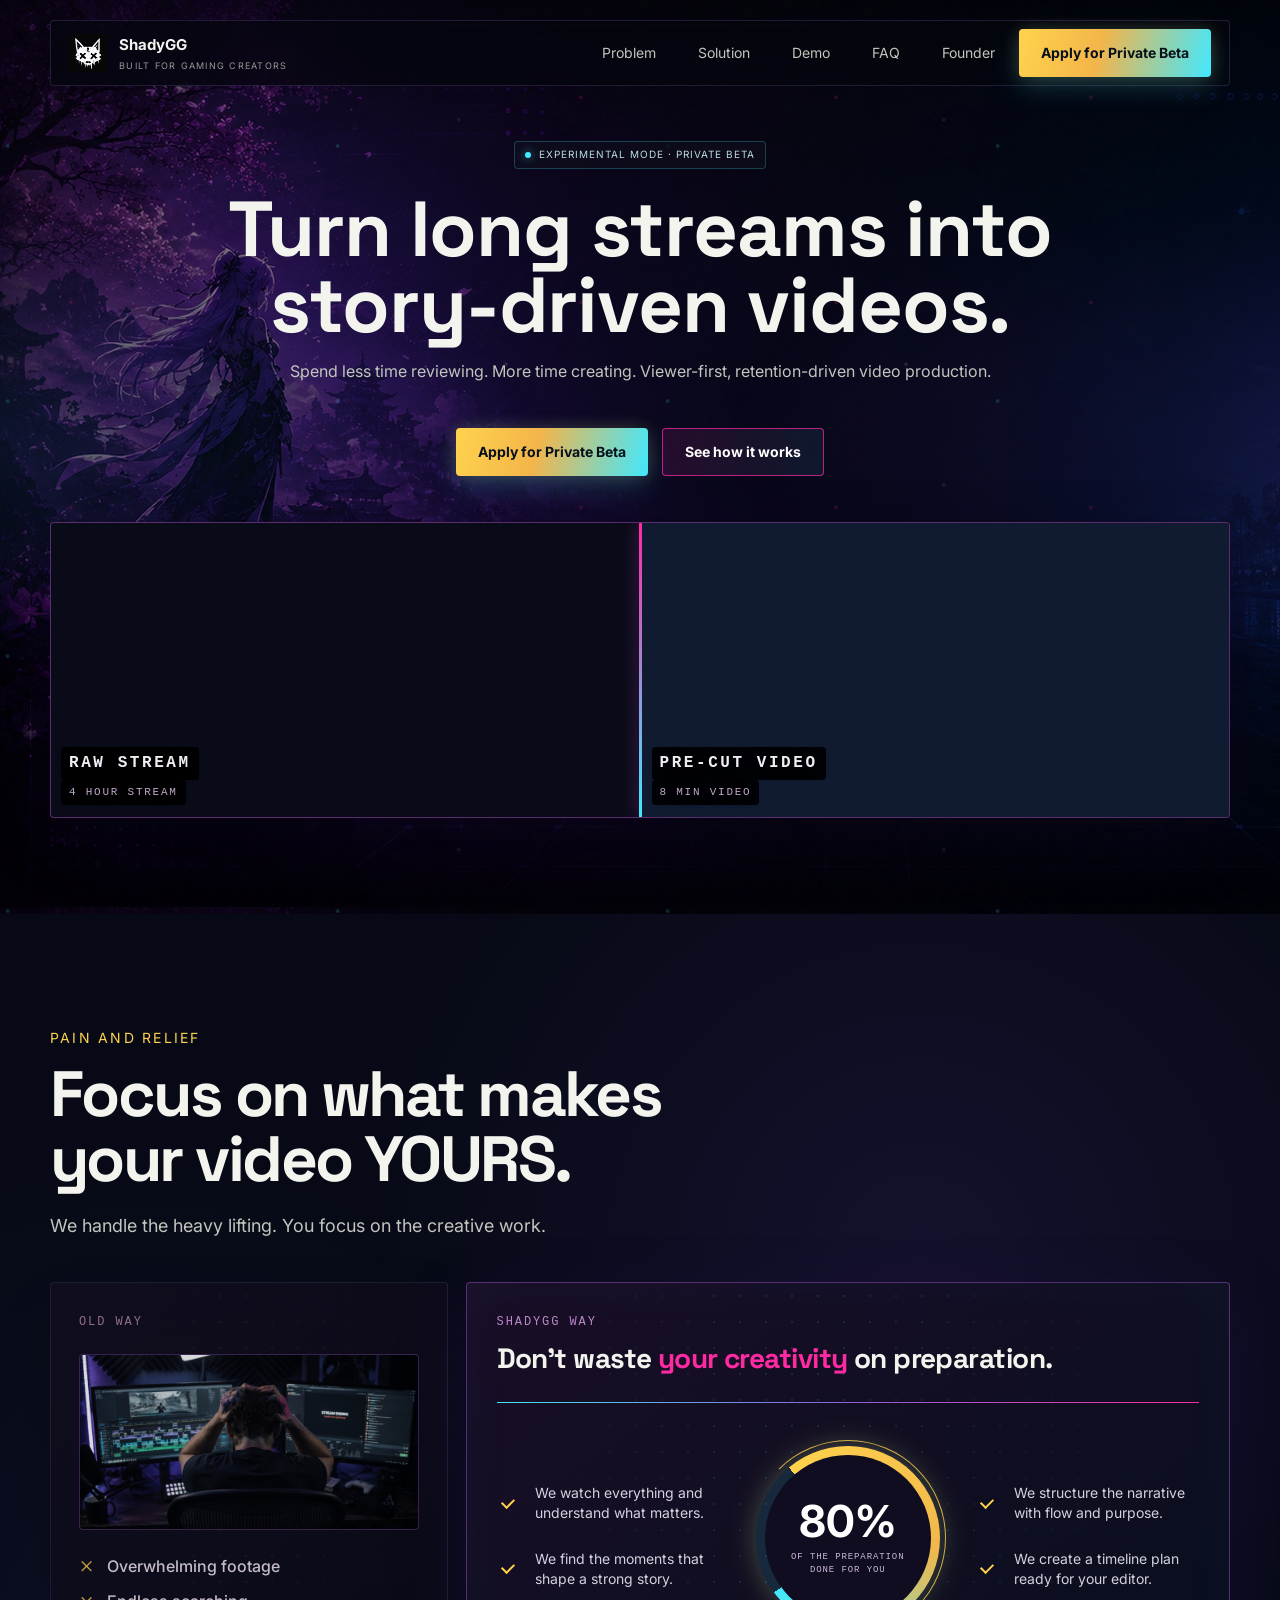
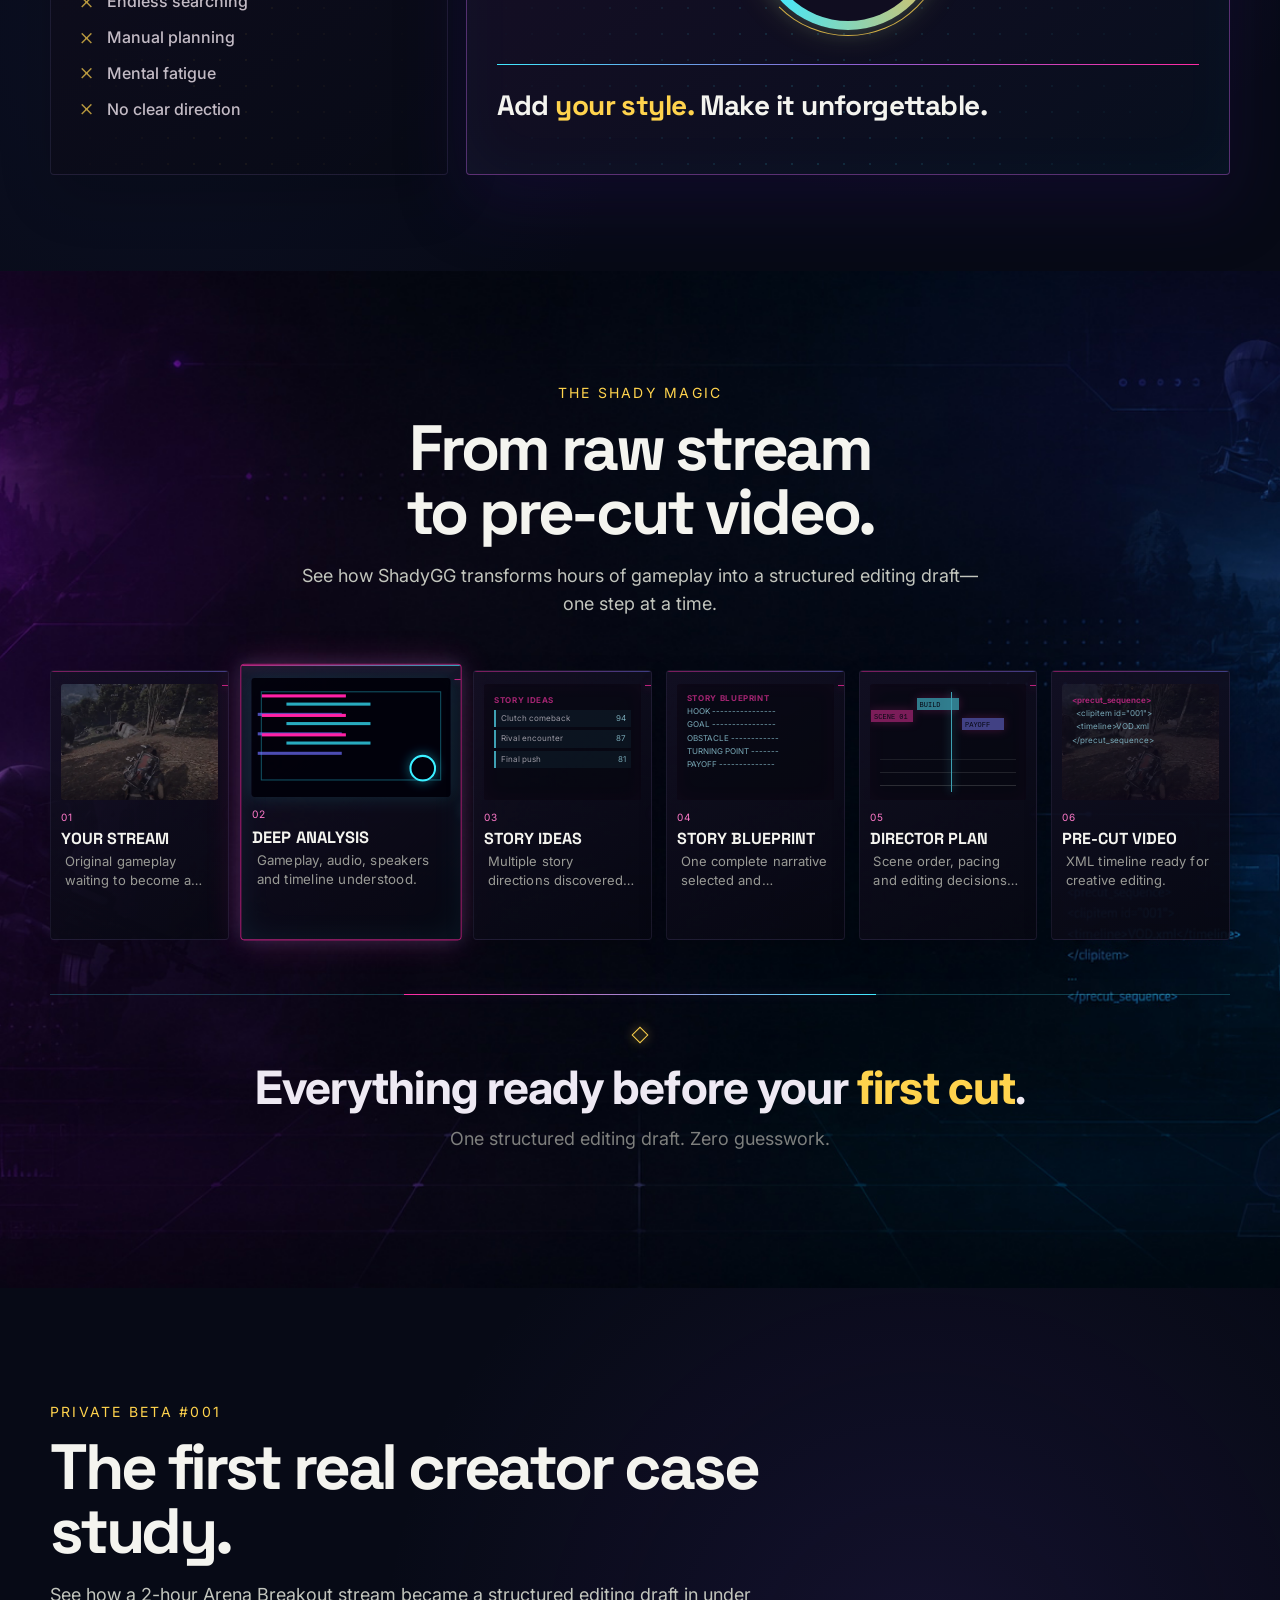
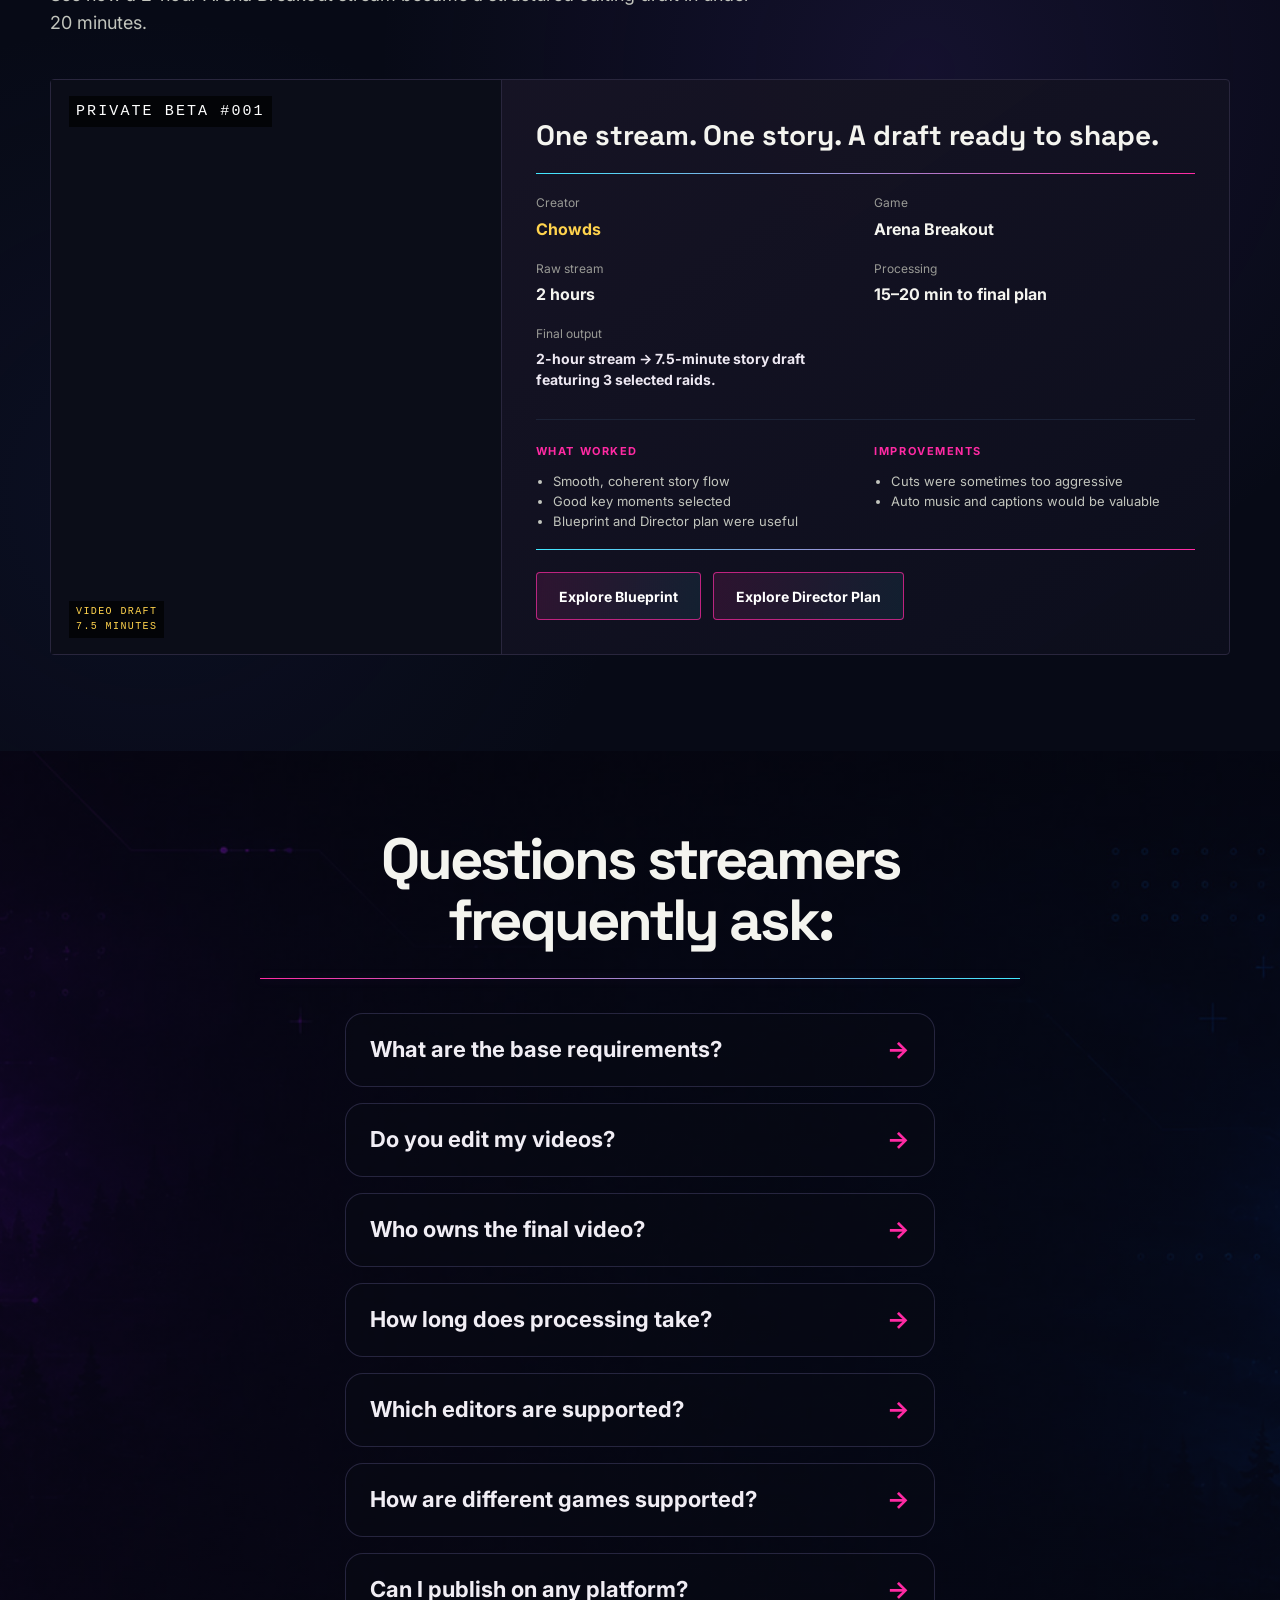
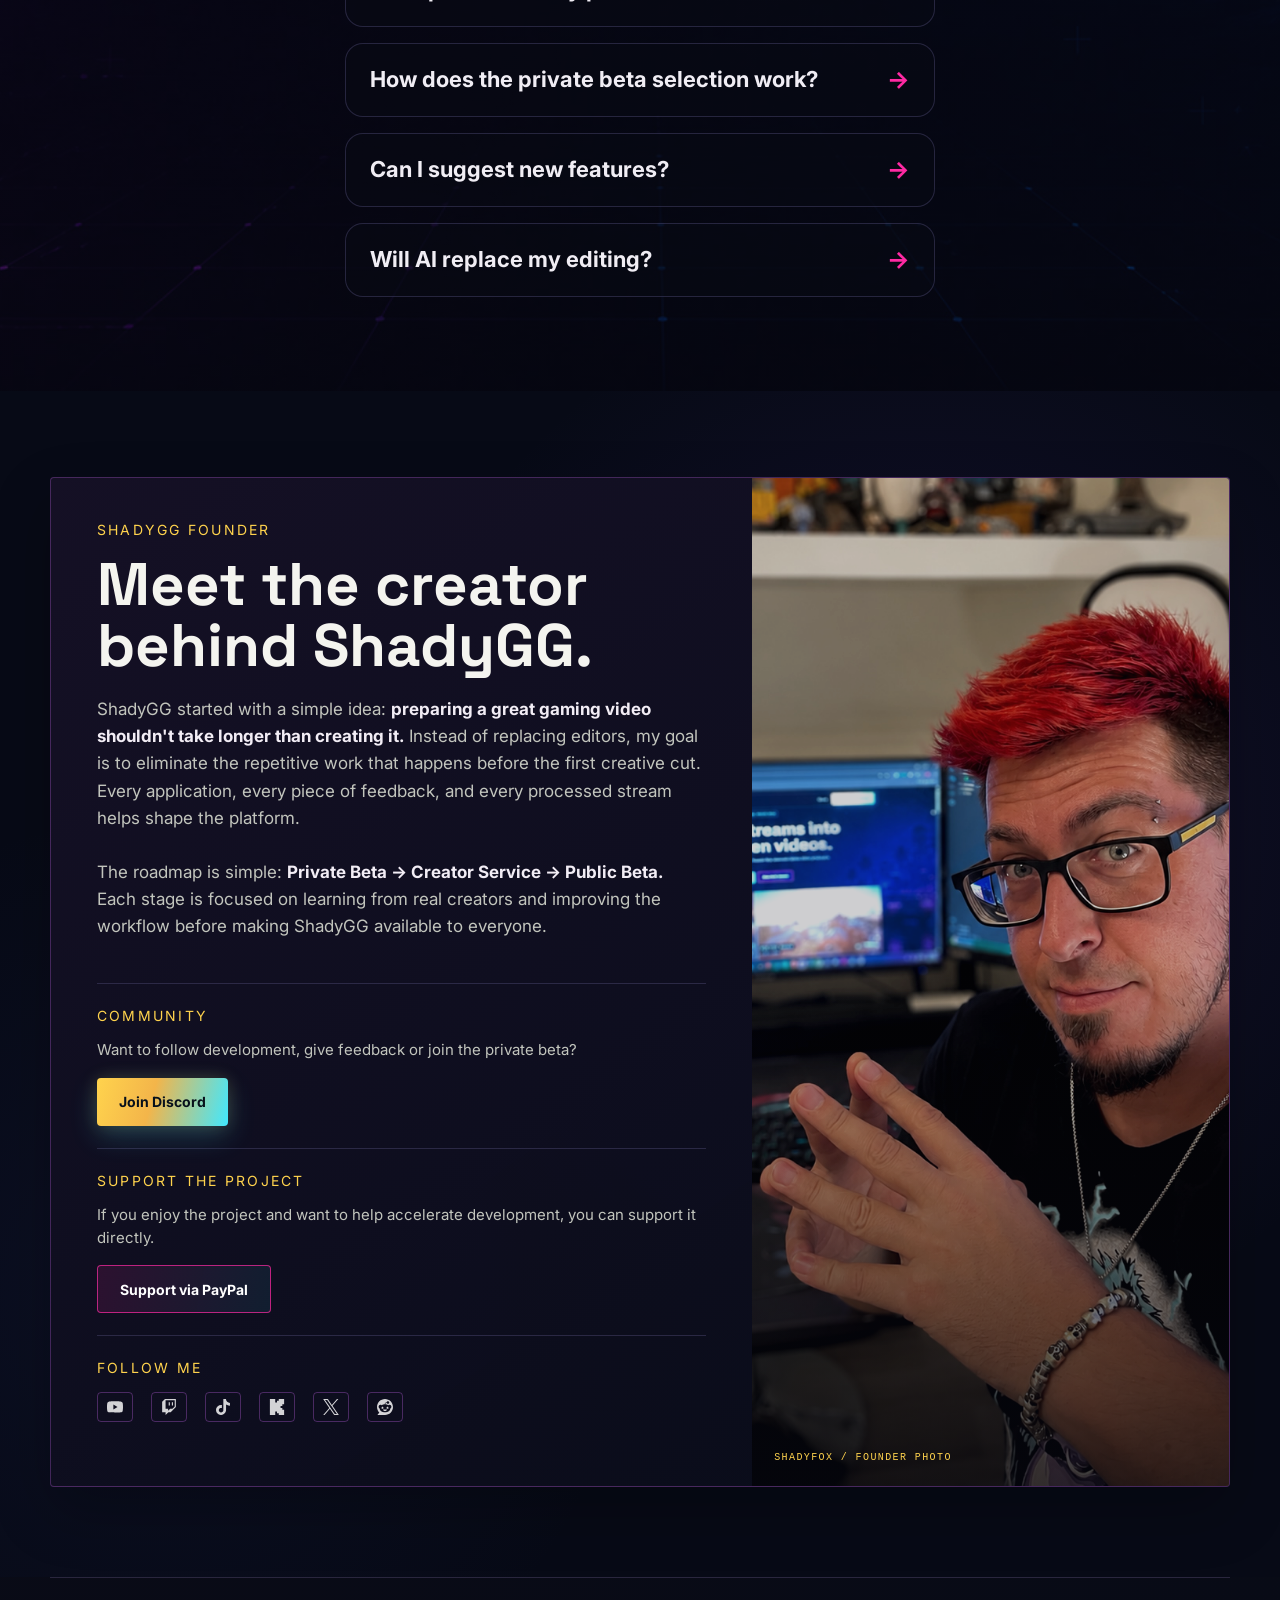
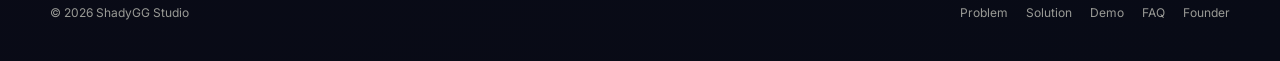
==== commit c9c8660c: "homepage new sections" ====
--- a/index.html
+++ b/index.html
@@ -4,7 +4,8 @@
   <meta charset="utf-8">
   <meta name="viewport" content="width=device-width,initial-scale=1">
   <meta name="description" content="ShadyGG finds the story hidden inside your gaming VOD before the edit begins.">
-  <title>ShadyGG Studio - Find the story before the edit</title>
+  <title>ShadyGG - Turn gameplay into stories.</title>
+  <link rel="icon" type="image/png" href="assets/logo/favicon.png">
   <link rel="stylesheet" href="styles.css">
 </head>
 <body>
@@ -16,7 +17,7 @@
           <p class="badge">Experimental Mode &middot; Private Beta</p>
           <h1>Turn long streams into<br><span class="headline-emphasis">story-driven videos.</span></h1>
           <p class="hero-copy">Spend less time reviewing. More time creating. Viewer-first, retention-driven video production.</p>
-          <div class="hero-actions"><a class="button button-primary" href="#private-beta">Apply for Private Beta</a><a class="button button-secondary" href="#real-demo">See how it works</a></div>
+          <div class="hero-actions"><a class="button button-primary" href="https://forms.gle/9vZ9CsDaMhSVNfme8" target="_blank" rel="noopener noreferrer">Apply for Private Beta</a><a class="button button-secondary" href="#solution">See how it works</a></div>
           <div class="comparison-panel comparison-panel-wide hero-comparison" aria-label="Raw stream to ShadyGG pre-cut comparison">
             <div class="comparison-side raw-side"><video src="assets/home/pain-video-01-web.mp4" autoplay muted loop playsinline preload="metadata" aria-label="Raw stream gameplay preview"></video><span>RAW STREAM</span><b>4 HOUR STREAM</b></div>
             <div class="comparison-divider" aria-hidden="true"></div>
@@ -26,7 +27,7 @@
       </div>
     </section>
 
-    <section class="relief-section" id="pain-and-relief">
+    <section class="full-bleed-section" id="problem">
       <div class="site-shell">
         <div class="section-heading section-relief">
           <p class="eyebrow">PAIN AND RELIEF</p>
@@ -60,23 +61,24 @@
       </div>
     </section>
 
-    <section class="section magic-section" id="shady-magic">
+    <section class="section magic-section" id="solution">
       <div class="site-shell">
       <div class="section-heading magic-heading"><p class="eyebrow">THE SHADY MAGIC</p><h2>From raw stream<br>to pre-cut video.</h2><p>See how ShadyGG transforms hours of gameplay into a structured editing draft&mdash;one step at a time.</p></div>
       <div class="hero-steps" aria-label="ShadyGG workflow">
-        <article class="hero-step is-active"><div class="pipeline-preview preview-video"><img src="assets/home/hero-tiles-01.jpg" alt="Cinematic raw gameplay preview"></div><span class="hero-step-number">01</span><h3>LONG STREAM</h3><p>Original gameplay waiting to become a story.</p><span class="pipeline-arrow" aria-hidden="true">→</span></article>
+        <article class="hero-step is-active"><div class="pipeline-preview preview-video"><img src="assets/home/hero-tiles-01.jpg" alt="Cinematic raw gameplay preview"></div><span class="hero-step-number">01</span><h3>YOUR STREAM</h3><p>Original gameplay waiting to become a story.</p><span class="pipeline-arrow" aria-hidden="true">→</span></article>
         <article class="hero-step"><div class="pipeline-preview preview-analysis"><span></span><span></span><span></span><i></i></div><span class="stage-icon" aria-hidden="true"><svg viewBox="0 0 24 24"><path d="M3 12h3l2-6 4 12 2-7 2 3h5"/></svg></span><span class="hero-step-number">02</span><h3>DEEP ANALYSIS</h3><p>Gameplay, audio, speakers and timeline understood.</p><span class="pipeline-arrow" aria-hidden="true">→</span></article>
         <article class="hero-step"><div class="pipeline-preview preview-reco"><b>STORY IDEAS</b><span>Clutch comeback <em>94</em></span><span>Rival encounter <em>87</em></span><span>Final push <em>81</em></span></div><span class="stage-icon" aria-hidden="true"><svg viewBox="0 0 24 24"><path d="M9 18h6M10 22h4M8 14a6 6 0 1 1 8 0c-1 1-1 2-1 4H9c0-2 0-3-1-4Z"/></svg></span><span class="hero-step-number">03</span><h3>STORY IDEAS</h3><p>Multiple story directions discovered automatically.</p><span class="pipeline-arrow" aria-hidden="true">→</span></article>
         <article class="hero-step"><div class="pipeline-preview preview-blueprint"><b>STORY BLUEPRINT</b><span>HOOK ----------------</span><span>GOAL ----------------</span><span>OBSTACLE ------------</span><span>TURNING POINT -------</span><span>PAYOFF --------------</span></div><span class="stage-icon" aria-hidden="true"><svg viewBox="0 0 24 24"><path d="M6 3h9l3 3v15H6zM9 11h6M9 15h6M9 7h3"/></svg></span><span class="hero-step-number">04</span><h3>STORY BLUEPRINT</h3><p>One complete narrative selected and structured.</p><span class="pipeline-arrow" aria-hidden="true">→</span></article>
         <article class="hero-step"><div class="pipeline-preview preview-director"><span>SCENE 01</span><span>BUILD</span><span>PAYOFF</span><i></i></div><span class="stage-icon" aria-hidden="true"><svg viewBox="0 0 24 24"><path d="m4 7 8-3 8 3-8 3zM4 7v5l8 3 8-3V7M4 16l8 3 8-3"/></svg></span><span class="hero-step-number">05</span><h3>DIRECTOR PLAN</h3><p>Scene order, pacing and editing decisions prepared.</p><span class="pipeline-arrow" aria-hidden="true">→</span></article>
         <article class="hero-step"><div class="pipeline-preview preview-xml"><img src="assets/home/hero-tiles-01.jpg" alt="Pre-cut gameplay timeline preview"><b>&lt;precut_sequence&gt;</b><span>&nbsp;&nbsp;&lt;clipitem id=&quot;001&quot;&gt;</span><span>&nbsp;&nbsp;&lt;timeline&gt;VOD.xml</span><span>&lt;/precut_sequence&gt;</span></div><span class="stage-icon" aria-hidden="true"><svg viewBox="0 0 24 24"><path d="M4 5h16v14H4zM4 9h16M8 13h3M8 16h6"/></svg></span><span class="hero-step-number">06</span><h3>PRE-CUT VIDEO</h3><p>XML timeline ready for creative editing.</p></article>
       </div>
-      <div class="pipeline-summary"><i class="pipeline-summary-mark" aria-hidden="true"></i><strong>Ready before your <em>first cut</em>.</strong><span>One structured editing draft. Zero guesswork.</span></div>
+      <div class="pipeline-summary"><i class="pipeline-summary-mark" aria-hidden="true"></i><strong>Everything ready before your <em>first cut</em>.</strong><span>One structured editing draft. Zero guesswork.</span></div>
       </div>
     </section>
 
-    <section class="relief-section real-demo-section" id="real-demo"><div class="site-shell"><div class="section-heading"><p class="eyebrow">Real example</p><h2>The first creator story built with ShadyGG.</h2><p>Follow a complete creator journey from a raw stream to an AI-generated editing plan.</p></div><article class="case-study"><div class="placeholder" aria-label="Placeholder for creator case study visual"><span class="placeholder-label">Case study placeholder</span></div><div class="case-content"><p class="eyebrow">Private beta case study</p><h3>One stream. One story. A draft ready to shape.</h3><div class="case-meta"><div><span>Creator</span><strong>Creator story placeholder</strong></div><div><span>Game</span><strong>Game placeholder</strong></div><div><span>Stream length</span><strong>3&ndash;6 hours</strong></div><div><span>Story selected</span><strong>Story direction placeholder</strong></div><div><span>Blueprint</span><strong>Generated</strong></div><div><span>Director</span><strong>Generated</strong></div><div><span>Final XML</span><strong>Premiere-ready</strong></div></div><div class="case-actions"><a class="button button-secondary" href="#placeholder-blueprint">View Story Blueprint</a><a class="button button-secondary" href="#placeholder-director">View Director Plan</a></div></div></article></div></section>
-    <section class="site-shell final-cta" id="contact"><p class="eyebrow">Your next story</p><h2>Ready to let AI find<br>your next story?</h2><p>Apply for the Private Beta and help shape the future of AI-assisted storytelling for creators.</p><div class="final-actions"><a class="button button-primary" href="#private-beta">Apply for Private Beta</a><a class="button button-secondary" href="#contact">Contact Me</a></div></section>
+    <section class="full-bleed-section real-demo-section" id="real-demo"><div class="site-shell"><div class="section-heading"><p class="eyebrow">PRIVATE BETA #001</p><h2>The first real creator case study.</h2><p>See how a 2-hour Arena Breakout stream became a structured editing draft in under 20 minutes.</p></div><article class="case-study"><div class="case-media"><video src="assets/home/case-study-video-01-web.mp4" autoplay muted loop playsinline preload="metadata" aria-label="Chowds Arena Breakout ShadyGG draft preview"></video><span class="placeholder-label">PRIVATE BETA #001</span><small>VIDEO DRAFT<br>7.5 MINUTES</small></div><div class="case-content"><h3>One stream. One story. A draft ready to shape.</h3><div class="case-meta"><div><span>Creator</span><strong><a href="https://www.youtube.com/@chowdsy" target="_blank" rel="noopener noreferrer">Chowds</a></strong></div><div><span>Game</span><strong>Arena Breakout</strong></div><div><span>Raw stream</span><strong>2 hours</strong></div><div><span>Processing</span><strong>15–20 min to final plan</strong></div><div class="case-final-output"><span>Final output</span><strong>2-hour stream → 7.5-minute story draft featuring 3 selected raids.</strong></div></div><div class="case-feedback"><div><b>WHAT WORKED</b><ul><li>Smooth, coherent story flow</li><li>Good key moments selected</li><li>Blueprint and Director plan were useful</li></ul></div><div><b>IMPROVEMENTS</b><ul><li>Cuts were sometimes too aggressive</li><li>Auto music and captions would be valuable</li></ul></div></div><div class="case-actions"><a class="button button-secondary" href="assets/home/case-study-story_blueprint.html" target="_blank" rel="noopener noreferrer">Explore Blueprint</a><a class="button button-secondary" href="assets/home/case-strudy-director_plan.html" target="_blank" rel="noopener noreferrer">Explore Director Plan</a></div></div></article></div></section>
+    <section class="site-shell section faq-section" id="faq"><div class="section-heading"><h2>Questions streamers frequently ask:</h2></div><div class="faq-grid"><article><h3>How does the private beta selection work?</h3><p>Anyone can apply through the beta form. I manually review every submission and select projects that best help improve ShadyGG. During the private beta, the focus is on testing different games, creator styles, and real-world workflows—not on first come, first served.</p></article><article><h3>Which editors are supported?</h3><p>Premiere Pro is currently supported through XML export. Support for additional editors is planned.</p></article><article><h3>Do you edit my videos?</h3><p>No. ShadyGG prepares the story, structure and editing plan. The creative editing remains yours.</p></article><article><h3>How long does processing take?</h3><p>Most streams are processed in around 15–20 minutes, depending on length and complexity.</p></article><article><h3>Which games are supported?</h3><p>The first game-specific profile was built for ARC Raiders, but ShadyGG also works without game-specific knowledge. As development continues, I'll keep adding dedicated game profiles to improve accuracy and storytelling for more titles.</p></article><article><h3>Can I use ShadyGG for any platform?</h3><p>Yes. ShadyGG creates a structured editing draft that you can turn into content for YouTube, TikTok, Shorts, Reels, or any other platform. Your final edit is yours to publish wherever you want.</p></article><article><h3>Will AI replace my editing?</h3><p>No. ShadyGG removes the repetitive preparation work. Your editing style, pacing and creative decisions remain your own.</p></article></div></section>
+    <section class="full-bleed-section founder-section" id="founder"><div class="site-shell"><article class="founder-card"><div class="founder-media"><img src="assets/logo/shadyGG-logo.jpg" alt="ShadyFox founder portrait placeholder"><span>SHADYFOX / FOUNDER PHOTO</span></div><div class="founder-content"><p class="eyebrow">BUILDING IN PUBLIC</p><h2>Meet the creator behind ShadyGG.</h2><p class="founder-intro">I'm building ShadyGG in public. The project started on July 21, 2026 and is currently in active development. The goal is simple: help creators spend less time preparing and more time creating.</p><div class="founder-block"><p class="eyebrow">COMMUNITY</p><p>Want to follow development, give feedback or join the private beta?</p><a class="button button-primary" href="#" aria-label="Join the ShadyGG Discord community">Join Discord</a><small>Be part of the community building ShadyGG.</small></div><div class="founder-block"><p class="eyebrow">SUPPORT THE PROJECT</p><p>If you enjoy the project and want to help accelerate development, you can support it directly.</p><a class="button button-secondary" href="#">Support via PayPal</a></div><div class="founder-block founder-follow"><p class="eyebrow">FOLLOW ME</p><nav aria-label="Social links"><a href="#">YouTube</a><a href="#">Twitch</a><a href="#">TikTok</a><a href="#">Kick</a><a href="#">X</a><a href="#">Reddit</a></nav></div></div></article></div></section>
   </main>
   <div data-component="footer"></div>
   <script src="components/loader.js"></script>
@@ -91,6 +93,52 @@
       heroSteps[activeHeroStep].classList.add('is-active');
       if (pipelineMarkers.length) pipelineMarkers[activeHeroStep].classList.add('is-active');
     }, 1500);
+    const faqSection = document.querySelector('.faq-section');
+    const demoSection = document.querySelector('.real-demo-section');
+    if (demoSection) demoSection.id = 'demo';
+    const finalCta = document.querySelector('.final-cta');
+    if (faqSection && finalCta) { faqSection.classList.add('full-bleed-section'); faqSection.querySelector('h2').textContent = 'Questions streamers frequently ask.'; finalCta.before(faqSection); }
+    const faqGrid = document.querySelector('.faq-grid');
+    if (faqGrid) {
+      faqGrid.innerHTML = '<article><h3>What are the base requirements?</h3><p>Your stream should include <strong>commentary or spoken context</strong>. ShadyGG builds stories around the creator\'s decisions, reactions and narrative—not gameplay alone. OCR and gameplay analysis are used as supporting signals, but they do not drive the story.</p></article><article><h3>Do you edit my videos?</h3><p>No. ShadyGG prepares the story, structure and editing plan. The creative editing remains yours.</p></article><article><h3>Who owns the final video?</h3><p>You do. ShadyGG helps with preparation and planning. The final edit and published video are entirely yours.</p></article><article><h3>How long does processing take?</h3><p>Most streams are processed in around 15–20 minutes, depending on length and complexity.</p></article><article><h3>Which editors are supported?</h3><p>Premiere Pro is currently supported through XML export. Support for additional editors is planned.</p></article><article><h3>How are different games supported?</h3><p>Dedicated game profiles allow the system to understand game-specific mechanics, events and terminology. The first profile was built for ARC Raiders, with more games planned over time. It also works without game-specific profiles, with accuracy improving as new games are added.</p></article><article><h3>Can I publish on any platform?</h3><p>Yes. The structured editing draft can be turned into content for YouTube, TikTok, Shorts, Reels, or any other platform. The final edit is yours to publish wherever you want.</p></article><article><h3>How does the private beta selection work?</h3><p>Everyone is welcome to apply. During the private beta, I personally review each submission and select streams that help validate and improve ShadyGG. If you\'re interested, simply submit your stream through the application form.</p></article><article><h3>Can I suggest new features?</h3><p><strong>Absolutely.</strong> Community feedback is one of the biggest reasons for running a private beta. If a feature solves a real creator problem, there\'s a good chance it will influence ShadyGG\'s roadmap.</p></article><article><h3>Will AI replace my editing?</h3><p>No. ShadyGG removes the repetitive preparation work. Your editing style, pacing and creative decisions remain your own.</p></article>';
+    }
+    document.querySelectorAll('.faq-grid article').forEach((item) => {
+      const question = item.querySelector('h3');
+      const answer = item.querySelector('p');
+      const details = document.createElement('details');
+      const summary = document.createElement('summary');
+      summary.textContent = question.textContent;
+      details.append(summary, answer.cloneNode(true));
+      item.replaceWith(details);
+    });
+    const founderSection = document.querySelector('.founder-section');
+    const founderCard = founderSection && founderSection.querySelector('.founder-card');
+    const founderContent = founderCard && founderCard.querySelector('.founder-content');
+    if (founderSection && founderCard && founderContent) {
+      const founderHeading = document.createElement('div');
+      founderHeading.className = 'founder-heading';
+      founderHeading.append(founderContent.querySelector('.eyebrow'), founderContent.querySelector('h2'), founderContent.querySelector('.founder-intro'));
+      founderContent.prepend(founderHeading);
+      founderHeading.querySelector('.eyebrow').textContent = 'SHADYGG FOUNDER';
+      founderHeading.querySelector('.founder-intro').innerHTML = 'ShadyGG started with a simple idea: <strong>preparing a great gaming video shouldn\'t take longer than creating it.</strong> Instead of replacing editors, my goal is to eliminate the repetitive work that happens before the first creative cut. Every application, every piece of feedback, and every processed stream helps shape the platform.<br><br>The roadmap is simple: <strong>Private Beta → Creator Service → Public Beta.</strong> Each stage is focused on learning from real creators and improving the workflow before making ShadyGG available to everyone.';
+      founderCard.querySelector('.founder-media img').src = 'assets/home/home-shady.jpg';
+      const founderLinks = { 'Join Discord':'https://discord.gg/MBj6mBRqPG', 'Support via PayPal':'https://www.paypal.com/donate/?hosted_button_id=JSU2AS5RJ7PZS', YouTube:'https://www.youtube.com/@ShadyFoxGG', Twitch:'https://www.twitch.tv/xShadyGG', TikTok:'https://www.tiktok.com/@shadyfoxgg', Kick:'https://kick.com/shadyfoxgg', X:'https://x.com/ShadyFoxGaming', Reddit:'https://www.reddit.com/user/ShadyFoxYT/' };
+      founderCard.querySelectorAll('a').forEach((link) => { if (founderLinks[link.textContent]) { link.href = founderLinks[link.textContent]; link.target = '_blank'; link.rel = 'noopener noreferrer'; } });
+      const socialIcons = {YouTube:'youtube.svg', Twitch:'twitch.svg', TikTok:'tiktok.svg', Kick:'kick.svg', X:'x.svg', Reddit:'reddit.svg'};
+      founderCard.querySelectorAll('.founder-follow nav a').forEach((link) => { const icon = socialIcons[link.textContent]; if (icon) { link.innerHTML = `<img src="assets/icons/${icon}" alt="${link.textContent}">`; link.setAttribute('aria-label', link.textContent); } });
+    }
+    /* Legacy case-study injection removed; markup is now static. */
+    /* const caseStudy = document.querySelector('#real-demo .case-study');
+    if (caseStudy) {
+      caseStudy.innerHTML = `<div class="case-media"><video src="assets/home/case-study-video-01-web.mp4" autoplay muted loop playsinline preload="metadata" aria-label="Chowds Arena Breakout ShadyGG draft preview"></video><span class="placeholder-label">PRIVATE BETA #001</span><small>VIDEO DRAFT<br>7.5 MINUTES</small></div><div class="case-content"><h3>One stream. One story. A draft ready to shape.</h3><div class="case-meta"><div><span>Creator</span><strong><a href="https://www.youtube.com/@chowdsy" target="_blank" rel="noopener noreferrer">Chowds</a></strong></div><div><span>Game</span><strong>Arena Breakout</strong></div><div><span>Raw stream</span><strong>2 hours</strong></div><div><span>Processing</span><strong>15–20 min to final plan</strong></div></div><p class="case-summary">2-hour stream turned into 7.5 mins video featuring 3 raids.</p><div class="case-feedback"><div><b>WHAT WORKED</b><ul><li>Smooth, coherent story flow</li><li>Good key moments selected</li><li>Blueprint and Director plan were useful</li></ul></div><div><b>IMPROVEMENTS</b><ul><li>Cuts were sometimes too aggressive</li><li>Auto music and captions would be valuable</li></ul></div></div><div class="case-actions"><a class="button button-secondary" href="assets/home/case-study-story_blueprint.html" target="_blank" rel="noopener noreferrer">Explore Blueprint</a><a class="button button-secondary" href="assets/home/case-strudy-director_plan.html" target="_blank" rel="noopener noreferrer">Explore Director Plan</a></div></div>`;
+      const caseHeading = document.querySelector('#real-demo .section-heading');
+      const caseSummary = caseStudy.querySelector('.case-summary');
+      const finalOutput = document.createElement('div');
+      finalOutput.innerHTML = '<span>Final output</span><strong>2-hour stream → 7.5-minute story draft featuring 3 selected raids.</strong>';
+      finalOutput.className = 'case-final-output';
+      if (caseSummary) { caseSummary.remove(); caseStudy.querySelector('.case-meta').appendChild(finalOutput); }
+      if (caseHeading) caseHeading.innerHTML = '<p class="eyebrow">PRIVATE BETA #001</p><h2>The first real creator case study.</h2><p>See how a 2-hour Arena Breakout stream became a structured editing draft in under 20 minutes.</p>';
+    } */
   </script>
 </body>
 </html>
--- a/styles.css
+++ b/styles.css
@@ -1,285 +1,3544 @@
 @import url('https://fonts.googleapis.com/css2?family=Inter:wght@400;500;600;700&family=Space+Grotesk:wght@400;500;600;700&display=swap');
-:root{--ink:#f4f4ef;--muted:#999a95;--soft:#c2c5bd;--line:#29263d;--pink:#ff2aa3;--cyan:#41e8ff;--blue:#7777ff;--deep:#0b0c0a;--font-heading:'Space Grotesk',sans-serif;--font-body:'Inter',sans-serif}
-*{box-sizing:border-box}html{background:var(--deep);scroll-behavior:smooth}body{margin:0;min-width:320px;color:var(--ink);background:radial-gradient(circle at 82% -8%,rgba(52,188,255,.18),transparent 34rem),radial-gradient(circle at 8% 26%,rgba(255,42,163,.12),transparent 30rem),linear-gradient(145deg,#090811,#0d0b18 48%,#080b16);font-family:Arial,Helvetica,sans-serif;line-height:1.55}a{color:inherit}.site-shell{width:min(1180px,calc(100% - 40px));margin:0 auto}
-.site-header{display:flex;align-items:center;justify-content:space-between;gap:24px;position:sticky;top:12px;z-index:10;margin-top:0;padding:12px 20px;border:1px solid rgba(79,73,115,.38);border-radius:4px;background:rgba(5,6,14,.72);backdrop-filter:blur(12px)}.brand{display:flex;align-items:center;gap:12px;text-decoration:none}.brand-mark{width:38px;height:38px;display:block;object-fit:contain}.brand-copy strong{display:block;font-size:15px}.brand-copy span,.mono{display:block;margin-top:2px;color:var(--muted);font-family:ui-monospace,SFMono-Regular,Consolas,monospace;font-size:9px;letter-spacing:.14em;text-transform:uppercase}nav{display:flex;flex-wrap:wrap;gap:42px;margin-left:auto}nav a{color:#c2c5bd;text-decoration:none;font-size:14px}nav a:hover,nav a:focus-visible{color:var(--cyan)}
-.button{display:inline-flex;align-items:center;justify-content:center;min-height:48px;padding:0 22px;border:0;border-radius:4px;text-decoration:none;font-weight:700;font-size:14px;transition:transform .2s ease,box-shadow .2s ease}.button:hover,.button:focus-visible{transform:translateY(-2px)}.button-primary{background:linear-gradient(100deg,var(--pink),var(--cyan));color:#fff;box-shadow:0 10px 28px rgba(65,232,255,.18)}.button-secondary{border:1px solid rgba(255,42,163,.7);background:linear-gradient(100deg,rgba(255,42,163,.12),rgba(65,232,255,.08));color:#fff}
-.hero{position:relative;max-width:none;width:100%;padding:30px max(20px,calc((100% - 1180px)/2)) 90px;background:linear-gradient(180deg,rgba(5,6,14,.50)),url("assets/home-hero-bg.png") center top/cover no-repeat}.hero-grid{display:block;max-width:1180px;margin:0 auto;text-align:center}.badge{display:inline-flex;align-items:center;min-height:28px;margin-bottom:22px;padding:0 10px;border:1px solid rgba(65,232,255,.24);border-radius:4px;background:rgba(16,14,28,.72);color:#b8dce3;font-family:ui-monospace,SFMono-Regular,Consolas,monospace;font-size:10px;letter-spacing:.1em;text-transform:uppercase}.badge:before{width:6px;height:6px;margin-right:8px;border-radius:50%;background:var(--cyan);box-shadow:0 0 10px rgba(65,232,255,.7);content:""}h1,h2,h3,p{margin-top:0}h1{max-width:920px;margin:0 auto;font-size:72px;line-height:.98;letter-spacing:-.055em}h1,.gradient-text{color:transparent;background:linear-gradient(100deg,#fff 15%,#f5d8ee 48%,#9eefff 85%);-webkit-background-clip:text;background-clip:text}h1 .headline-emphasis{color:#fff}.hero-copy{max-width:650px;margin:28px auto 0;color:var(--soft);font-size:clamp(16px,2vw,21px);line-height:1.6}.hero-actions{display:flex;flex-wrap:wrap;justify-content:center;gap:14px;margin-top:34px}.hero-actions .button-primary{max-width:290px}.hero-steps{display:flex;gap:10px;margin-top:30px;text-align:left}.hero-step{position:relative;flex:1 1 0;min-width:0;min-height:190px;padding:0 12px 16px;border:1px solid rgba(79,73,115,.44);border-radius:4px;background:rgba(7,8,18,.78);transition:flex-grow .45s ease,border-color .35s ease,box-shadow .35s ease,transform .35s ease}.hero-step:before{display:block;height:2px;margin:0 -12px 16px;background:linear-gradient(90deg,var(--pink),var(--blue));opacity:.28;content:""}.hero-step.is-active{flex-grow:1.24;border-color:var(--cyan);box-shadow:0 0 28px rgba(65,232,255,.22),inset 0 0 30px rgba(65,232,255,.07);transform:translateY(-4px)}.hero-step.is-active:before{opacity:1;box-shadow:0 0 12px rgba(65,232,255,.75)}.hero-step-image{width:100%;height:92px;display:block;object-fit:cover;opacity:.62;filter:saturate(.8) contrast(1.1)}.hero-step.is-active .hero-step-image{opacity:.95}.hero-step-number{display:block;margin-top:10px;color:var(--cyan);font-family:ui-monospace,SFMono-Regular,Consolas,monospace;font-size:10px;letter-spacing:.12em}.hero-step h3{margin:8px 0 0;font-size:14px}.hero-step p{margin:3px 0 0;color:var(--muted);font-size:12px}
-.section{padding:94px 0}.section-heading{max-width:680px;margin-bottom:42px}.eyebrow{margin-bottom:16px;color:var(--cyan);font-family:ui-monospace,SFMono-Regular,Consolas,monospace;font-size:10px;letter-spacing:.16em;text-transform:uppercase}.section-heading h2,.final-cta h2{margin-bottom:0;font-size:clamp(38px,5vw,64px);line-height:1;letter-spacing:-.05em}.section-heading p,.final-cta p{margin:18px 0 0;color:var(--soft);font-size:18px}.problem-grid{display:grid;grid-template-columns:minmax(0,.8fr) minmax(360px,1.2fr);align-items:center;gap:70px}.problem-copy{max-width:480px;color:var(--soft);font-size:20px;line-height:1.7}.problem-copy strong{color:var(--ink);font-weight:600}.pipeline{display:grid;grid-template-columns:repeat(4,minmax(0,1fr));gap:12px}.pipeline-card{position:relative;padding:18px;border:1px solid var(--line);border-radius:4px;background:linear-gradient(145deg,rgba(26,22,39,.96),rgba(12,14,28,.98))}.pipeline-card .placeholder{min-height:150px;margin-bottom:20px}.pipeline-card h3{margin-bottom:6px;font-size:19px}.pipeline-card p{margin:0;color:var(--muted);font-size:14px}.export-note{margin-top:24px;padding:18px 20px;border:1px solid var(--line);border-left:2px solid var(--cyan);border-radius:4px;background:rgba(16,14,28,.62);color:var(--soft)}.export-note strong{color:var(--ink)}.placeholder{position:relative;overflow:hidden;min-height:220px;border:1px solid #34304d;border-radius:4px;background:linear-gradient(145deg,rgba(28,25,47,.98),rgba(12,14,28,.98))}.placeholder:before{position:absolute;inset:18%;border:1px dashed rgba(65,232,255,.22);content:""}.placeholder:after{position:absolute;top:50%;left:50%;width:54px;height:54px;border:1px solid rgba(255,42,163,.45);transform:translate(-50%,-50%) rotate(45deg);content:""}.placeholder-label{position:absolute;right:14px;bottom:12px;color:#73768b;font-family:ui-monospace,SFMono-Regular,Consolas,monospace;font-size:9px;letter-spacing:.12em;text-transform:uppercase}.case-study{display:grid;grid-template-columns:minmax(300px,.8fr) minmax(0,1.2fr);border:1px solid var(--line);border-radius:4px;background:linear-gradient(145deg,rgba(26,22,39,.96),rgba(12,14,28,.98))}.case-study .placeholder{min-height:430px;border:0;border-right:1px solid var(--line);border-radius:4px 0 0 4px}.case-content{padding:34px}.case-content h3{margin-bottom:24px;font-size:28px}.case-meta{display:grid;grid-template-columns:repeat(2,1fr);gap:18px;margin-bottom:28px}.case-meta span{display:block;color:var(--muted);font-size:12px}.case-meta strong{display:block;margin-top:4px;font-size:16px}.case-actions{display:flex;flex-wrap:wrap;gap:12px}.snapshot-grid{display:grid;grid-template-columns:repeat(4,minmax(0,1fr));gap:14px}.snapshot-card{min-height:190px;padding:24px;border:1px solid var(--line);border-radius:4px;background:rgba(16,14,28,.72)}.snapshot-card h3{margin:34px 0 10px;font-size:20px}.snapshot-card p{margin:0;color:var(--muted);font-size:15px}.personal-note{margin:26px 0 0;color:var(--muted);font-size:14px}.personal-note strong{color:var(--soft)}.final-cta{margin:30px auto 90px;padding:70px 54px;border:1px solid rgba(65,232,255,.28);border-radius:4px;background:radial-gradient(circle at 84% 20%,rgba(65,232,255,.10),transparent 19rem),radial-gradient(circle at 8% 120%,rgba(255,42,163,.10),transparent 18rem),#100e1c} .final-actions{display:flex;flex-wrap:wrap;gap:14px;margin-top:30px}footer{display:flex;align-items:center;justify-content:space-between;gap:24px;padding:26px 0 38px;border-top:1px solid var(--line);color:var(--muted);font-size:12px}.footer-links{display:flex;gap:18px}.footer-links a{text-decoration:none}.footer-links a:hover{color:var(--cyan)}
-@media(max-width:980px){.problem-grid,.case-study{grid-template-columns:1fr;gap:38px}.hero-steps{flex-wrap:wrap}.hero-step{flex-basis:calc(33.333% - 7px)}.case-study .placeholder{min-height:300px;border-right:0;border-bottom:1px solid var(--line);border-radius:4px 4px 0 0}.snapshot-grid{grid-template-columns:repeat(2,minmax(0,1fr))}.pipeline{grid-template-columns:repeat(2,minmax(0,1fr));gap:14px}}
-@media(max-width:680px){.site-shell{width:min(100% - 24px,1180px)}.site-header{align-items:flex-start;flex-wrap:wrap}nav{order:3;width:100%;justify-content:space-between;gap:12px}.hero{padding:26px 12px 78px}h1{font-size:clamp(48px,14vw,72px)}.section{padding:70px 0}.pipeline,.snapshot-grid,.case-meta{grid-template-columns:1fr}.hero-steps{display:grid;grid-template-columns:1fr}.hero-step{flex-basis:auto}.hero-actions,.final-actions,.case-actions{flex-direction:column}.button{width:100%}.final-cta{margin-bottom:60px;padding:40px 24px}footer{align-items:flex-start;flex-direction:column}}
-.hero-grid{padding-top:30px}
+
+:root {
+  --ink: #f4f4ef;
+  --muted: #999a95;
+  --soft: #c2c5bd;
+  --line: #29263d;
+  --pink: #ff2aa3;
+  --cyan: #41e8ff;
+  --blue: #7777ff;
+  --deep: #0b0c0a;
+  --font-heading: 'Space Grotesk', sans-serif;
+  --font-body: 'Inter', sans-serif
+}
+
+* {
+  box-sizing: border-box
+}
+
+html {
+  background: var(--deep);
+  scroll-behavior: smooth
+}
+
+body {
+  margin: 0;
+  min-width: 320px;
+  color: var(--ink);
+  background: radial-gradient(circle at 82% -8%, rgba(52, 188, 255, .18), transparent 34rem), radial-gradient(circle at 8% 26%, rgba(255, 42, 163, .12), transparent 30rem), linear-gradient(145deg, #090811, #0d0b18 48%, #080b16);
+  font-family: Arial, Helvetica, sans-serif;
+  line-height: 1.55
+}
+
+a {
+  color: inherit
+}
+
+.site-shell {
+  width: min(1180px, calc(100% - 40px));
+  margin: 0 auto
+}
+
+.site-header {
+  display: flex;
+  align-items: center;
+  justify-content: space-between;
+  gap: 24px;
+  position: sticky;
+  top: 12px;
+  z-index: 10;
+  margin-top: 0;
+  padding: 12px 20px;
+  border: 1px solid rgba(79, 73, 115, .38);
+  border-radius: 4px;
+  background: rgba(5, 6, 14, .72);
+  backdrop-filter: blur(12px)
+}
+
+.brand {
+  display: flex;
+  align-items: center;
+  gap: 12px;
+  text-decoration: none
+}
+
+.brand-mark {
+  width: 38px;
+  height: 38px;
+  display: block;
+  object-fit: contain
+}
+
+.brand-copy strong {
+  display: block;
+  font-size: 15px
+}
+
+.brand-copy span,
+.mono {
+  display: block;
+  margin-top: 2px;
+  color: var(--muted);
+  font-family: ui-monospace, SFMono-Regular, Consolas, monospace;
+  font-size: 9px;
+  letter-spacing: .14em;
+  text-transform: uppercase
+}
+
+nav {
+  display: flex;
+  flex-wrap: wrap;
+  gap: 42px;
+  margin-left: auto
+}
+
+nav a {
+  color: #c2c5bd;
+  text-decoration: none;
+  font-size: 14px
+}
+
+nav a:hover,
+nav a:focus-visible {
+  color: var(--cyan)
+}
+
+.button {
+  display: inline-flex;
+  align-items: center;
+  justify-content: center;
+  min-height: 48px;
+  padding: 0 22px;
+  border: 0;
+  border-radius: 4px;
+  text-decoration: none;
+  font-weight: 700;
+  font-size: 14px;
+  transition: transform .2s ease, box-shadow .2s ease
+}
+
+.button:hover,
+.button:focus-visible {
+  transform: translateY(-2px)
+}
+
+.button-primary {
+  background: linear-gradient(100deg, var(--pink), var(--cyan));
+  color: #fff;
+  box-shadow: 0 10px 28px rgba(65, 232, 255, .18)
+}
+
+.button-secondary {
+  border: 1px solid rgba(255, 42, 163, .7);
+  background: linear-gradient(100deg, rgba(255, 42, 163, .12), rgba(65, 232, 255, .08));
+  color: #fff
+}
+
+.hero {
+  position: relative;
+  max-width: none;
+  width: 100%;
+  padding: 30px max(20px, calc((100% - 1180px)/2)) 90px;
+  background: linear-gradient(180deg, rgba(5, 6, 14, .50)), url("assets/home-hero-bg.png") center top/cover no-repeat
+}
+
+.hero-grid {
+  display: block;
+  max-width: 1180px;
+  margin: 0 auto;
+  text-align: center
+}
+
+.badge {
+  display: inline-flex;
+  align-items: center;
+  min-height: 28px;
+  margin-bottom: 22px;
+  padding: 0 10px;
+  border: 1px solid rgba(65, 232, 255, .24);
+  border-radius: 4px;
+  background: rgba(16, 14, 28, .72);
+  color: #b8dce3;
+  font-family: ui-monospace, SFMono-Regular, Consolas, monospace;
+  font-size: 10px;
+  letter-spacing: .1em;
+  text-transform: uppercase
+}
+
+.badge:before {
+  width: 6px;
+  height: 6px;
+  margin-right: 8px;
+  border-radius: 50%;
+  background: var(--cyan);
+  box-shadow: 0 0 10px rgba(65, 232, 255, .7);
+  content: ""
+}
+
+h1,
+h2,
+h3,
+p {
+  margin-top: 0
+}
+
+h1 {
+  max-width: 920px;
+  margin: 0 auto;
+  font-size: 72px;
+  line-height: .98;
+  letter-spacing: -.055em
+}
+
+h1,
+.gradient-text {
+  color: transparent;
+  background: linear-gradient(100deg, #fff 15%, #f5d8ee 48%, #9eefff 85%);
+  -webkit-background-clip: text;
+  background-clip: text
+}
+
+h1 .headline-emphasis {
+  color: #fff
+}
+
+.hero-copy {
+  max-width: 650px;
+  margin: 28px auto 0;
+  color: var(--soft);
+  font-size: clamp(16px, 2vw, 21px);
+  line-height: 1.6
+}
+
+.hero-actions {
+  display: flex;
+  flex-wrap: wrap;
+  justify-content: center;
+  gap: 14px;
+  margin-top: 34px
+}
+
+.hero-actions .button-primary {
+  max-width: 290px
+}
+
+.hero-steps {
+  display: flex;
+  gap: 10px;
+  margin-top: 30px;
+  text-align: left
+}
+
+.hero-step {
+  position: relative;
+  flex: 1 1 0;
+  min-width: 0;
+  min-height: 190px;
+  padding: 0 12px 16px;
+  border: 1px solid rgba(79, 73, 115, .44);
+  border-radius: 4px;
+  background: rgba(7, 8, 18, .78);
+  transition: flex-grow .45s ease, border-color .35s ease, box-shadow .35s ease, transform .35s ease
+}
+
+.hero-step:before {
+  display: block;
+  height: 2px;
+  margin: 0 -12px 16px;
+  background: linear-gradient(90deg, var(--pink), var(--blue));
+  opacity: .28;
+  content: ""
+}
+
+.hero-step.is-active {
+  flex-grow: 1.24;
+  border-color: var(--cyan);
+  box-shadow: 0 0 28px rgba(65, 232, 255, .22), inset 0 0 30px rgba(65, 232, 255, .07);
+  transform: translateY(-4px)
+}
+
+.hero-step.is-active:before {
+  opacity: 1;
+  box-shadow: 0 0 12px rgba(65, 232, 255, .75)
+}
+
+.hero-step-image {
+  width: 100%;
+  height: 92px;
+  display: block;
+  object-fit: cover;
+  opacity: .62;
+  filter: saturate(.8) contrast(1.1)
+}
+
+.hero-step.is-active .hero-step-image {
+  opacity: .95
+}
+
+.hero-step-number {
+  display: block;
+  margin-top: 10px;
+  color: var(--cyan);
+  font-family: ui-monospace, SFMono-Regular, Consolas, monospace;
+  font-size: 10px;
+  letter-spacing: .12em
+}
+
+.hero-step h3 {
+  margin: 8px 0 0;
+  font-size: 14px
+}
+
+.hero-step p {
+  margin: 3px 0 0;
+  color: var(--muted);
+  font-size: 12px
+}
+
+.section {
+  padding: 94px 0
+}
+
+.section-heading {
+  max-width: 680px;
+  margin-bottom: 42px
+}
+
+.eyebrow {
+  margin-bottom: 16px;
+  color: var(--cyan);
+  font-family: ui-monospace, SFMono-Regular, Consolas, monospace;
+  font-size: 10px;
+  letter-spacing: .16em;
+  text-transform: uppercase
+}
+
+.section-heading h2,
+.final-cta h2 {
+  margin-bottom: 0;
+  font-size: clamp(38px, 5vw, 64px);
+  line-height: 1;
+  letter-spacing: -.05em
+}
+
+.section-heading p,
+.final-cta p {
+  margin: 18px 0 0;
+  color: var(--soft);
+  font-size: 18px
+}
+
+.problem-grid {
+  display: grid;
+  grid-template-columns: minmax(0, .8fr) minmax(360px, 1.2fr);
+  align-items: center;
+  gap: 70px
+}
+
+.problem-copy {
+  max-width: 480px;
+  color: var(--soft);
+  font-size: 20px;
+  line-height: 1.7
+}
+
+.problem-copy strong {
+  color: var(--ink);
+  font-weight: 600
+}
+
+.pipeline {
+  display: grid;
+  grid-template-columns: repeat(4, minmax(0, 1fr));
+  gap: 12px
+}
+
+.pipeline-card {
+  position: relative;
+  padding: 18px;
+  border: 1px solid var(--line);
+  border-radius: 4px;
+  background: linear-gradient(145deg, rgba(26, 22, 39, .96), rgba(12, 14, 28, .98))
+}
+
+.pipeline-card .placeholder {
+  min-height: 150px;
+  margin-bottom: 20px
+}
+
+.pipeline-card h3 {
+  margin-bottom: 6px;
+  font-size: 19px
+}
+
+.pipeline-card p {
+  margin: 0;
+  color: var(--muted);
+  font-size: 14px
+}
+
+.export-note {
+  margin-top: 24px;
+  padding: 18px 20px;
+  border: 1px solid var(--line);
+  border-left: 2px solid var(--cyan);
+  border-radius: 4px;
+  background: rgba(16, 14, 28, .62);
+  color: var(--soft)
+}
+
+.export-note strong {
+  color: var(--ink)
+}
+
+.placeholder {
+  position: relative;
+  overflow: hidden;
+  min-height: 220px;
+  border: 1px solid #34304d;
+  border-radius: 4px;
+  background: linear-gradient(145deg, rgba(28, 25, 47, .98), rgba(12, 14, 28, .98))
+}
+
+.placeholder:before {
+  position: absolute;
+  inset: 18%;
+  border: 1px dashed rgba(65, 232, 255, .22);
+  content: ""
+}
+
+.placeholder:after {
+  position: absolute;
+  top: 50%;
+  left: 50%;
+  width: 54px;
+  height: 54px;
+  border: 1px solid rgba(255, 42, 163, .45);
+  transform: translate(-50%, -50%) rotate(45deg);
+  content: ""
+}
+
+.placeholder-label {
+  position: absolute;
+  right: 14px;
+  bottom: 12px;
+  color: #73768b;
+  font-family: ui-monospace, SFMono-Regular, Consolas, monospace;
+  font-size: 9px;
+  letter-spacing: .12em;
+  text-transform: uppercase
+}
+
+.case-study {
+  display: grid;
+  grid-template-columns: minmax(300px, .8fr) minmax(0, 1.2fr);
+  border: 1px solid var(--line);
+  border-radius: 4px;
+  background: linear-gradient(145deg, rgba(26, 22, 39, .96), rgba(12, 14, 28, .98))
+}
+
+.case-study .placeholder {
+  min-height: 430px;
+  border: 0;
+  border-right: 1px solid var(--line);
+  border-radius: 4px 0 0 4px
+}
+
+.case-content {
+  padding: 34px
+}
+
+.case-content h3 {
+  margin-bottom: 24px;
+  font-size: 28px
+}
+
+.case-meta {
+  display: grid;
+  grid-template-columns: repeat(2, 1fr);
+  gap: 18px;
+  margin-bottom: 28px
+}
+
+.case-meta span {
+  display: block;
+  color: var(--muted);
+  font-size: 12px
+}
+
+.case-meta strong {
+  display: block;
+  margin-top: 4px;
+  font-size: 16px
+}
+
+.case-actions {
+  display: flex;
+  flex-wrap: wrap;
+  gap: 12px
+}
+
+.snapshot-grid {
+  display: grid;
+  grid-template-columns: repeat(4, minmax(0, 1fr));
+  gap: 14px
+}
+
+.snapshot-card {
+  min-height: 190px;
+  padding: 24px;
+  border: 1px solid var(--line);
+  border-radius: 4px;
+  background: rgba(16, 14, 28, .72)
+}
+
+.snapshot-card h3 {
+  margin: 34px 0 10px;
+  font-size: 20px
+}
+
+.snapshot-card p {
+  margin: 0;
+  color: var(--muted);
+  font-size: 15px
+}
+
+.personal-note {
+  margin: 26px 0 0;
+  color: var(--muted);
+  font-size: 14px
+}
+
+.personal-note strong {
+  color: var(--soft)
+}
+
+.final-cta {
+  margin: 30px auto 90px;
+  padding: 70px 54px;
+  border: 1px solid rgba(65, 232, 255, .28);
+  border-radius: 4px;
+  background: radial-gradient(circle at 84% 20%, rgba(65, 232, 255, .10), transparent 19rem), radial-gradient(circle at 8% 120%, rgba(255, 42, 163, .10), transparent 18rem), #100e1c
+}
+
+.final-actions {
+  display: flex;
+  flex-wrap: wrap;
+  gap: 14px;
+  margin-top: 30px
+}
+
+footer {
+  display: flex;
+  align-items: center;
+  justify-content: space-between;
+  gap: 24px;
+  padding: 26px 0 38px;
+  border-top: 1px solid var(--line);
+  color: var(--muted);
+  font-size: 12px
+}
+
+.footer-links {
+  display: flex;
+  gap: 18px
+}
+
+.footer-links a {
+  text-decoration: none
+}
+
+.footer-links a:hover {
+  color: var(--cyan)
+}
+
+@media(max-width:980px) {
+
+  .problem-grid,
+  .case-study {
+    grid-template-columns: 1fr;
+    gap: 38px
+  }
+
+  .hero-steps {
+    flex-wrap: wrap
+  }
+
+  .hero-step {
+    flex-basis: calc(33.333% - 7px)
+  }
+
+  .case-study .placeholder {
+    min-height: 300px;
+    border-right: 0;
+    border-bottom: 1px solid var(--line);
+    border-radius: 4px 4px 0 0
+  }
+
+  .snapshot-grid {
+    grid-template-columns: repeat(2, minmax(0, 1fr))
+  }
+
+  .pipeline {
+    grid-template-columns: repeat(2, minmax(0, 1fr));
+    gap: 14px
+  }
+}
+
+@media(max-width:680px) {
+  .site-shell {
+    width: min(100% - 24px, 1180px)
+  }
+
+  .site-header {
+    align-items: flex-start;
+    flex-wrap: wrap
+  }
+
+  nav {
+    order: 3;
+    width: 100%;
+    justify-content: space-between;
+    gap: 12px
+  }
+
+  .hero {
+    padding: 26px 12px 78px
+  }
+
+  h1 {
+    font-size: clamp(48px, 14vw, 72px)
+  }
+
+  .section {
+    padding: 70px 0
+  }
+
+  .pipeline,
+  .snapshot-grid,
+  .case-meta {
+    grid-template-columns: 1fr
+  }
+
+  .hero-steps {
+    display: grid;
+    grid-template-columns: 1fr
+  }
+
+  .hero-step {
+    flex-basis: auto
+  }
+
+  .hero-actions,
+  .final-actions,
+  .case-actions {
+    flex-direction: column
+  }
+
+  .button {
+    width: 100%
+  }
+
+  .final-cta {
+    margin-bottom: 60px;
+    padding: 40px 24px
+  }
+
+  footer {
+    align-items: flex-start;
+    flex-direction: column
+  }
+}
+
+.hero-grid {
+  padding-top: 30px
+}
+
 /* Hero polish: compress the viewport and unify the six stages into one production line. */
-.site-header{padding:8px 18px}
-.button-primary{background:linear-gradient(105deg,var(--pink) 0%,#d83bd1 48%,var(--cyan) 100%);box-shadow:0 10px 28px rgba(255,42,163,.2)}
-.hero{padding-bottom:96px}
-.hero-grid{padding-top:24px}
-h1{font-size:78px}
-.hero-copy{margin-top:20px}
-.hero-steps{position:relative;gap:6px;margin-top:24px;padding-top:10px}
-.hero-steps:before{position:absolute;top:15px;right:2%;left:2%;height:1px;background:linear-gradient(90deg,rgba(255,42,163,.75),rgba(65,232,255,.65));box-shadow:0 0 12px rgba(255,42,163,.35);content:""}
-.hero-step{min-height:160px;padding:0 10px 12px;border-color:rgba(79,73,115,.24);background:linear-gradient(150deg,rgba(21,17,37,.82),rgba(7,8,18,.9));box-shadow:0 12px 28px rgba(0,0,0,.18)}
-.hero-step:before{height:1px;margin:0 -10px 12px;background:linear-gradient(90deg,var(--pink),var(--blue));opacity:.45}
-.hero-step:not(:last-child):after{position:absolute;top:14px;right:-6px;width:12px;height:1px;background:var(--pink);box-shadow:0 0 8px rgba(255,42,163,.7);content:"";z-index:2}
-.hero-step.is-active{border-color:rgba(255,42,163,.65);box-shadow:0 0 24px rgba(255,42,163,.18),inset 0 0 24px rgba(65,232,255,.05);transform:translateY(-3px)}
-.hero-step.is-active:before{background:linear-gradient(90deg,var(--pink),var(--cyan));box-shadow:0 0 10px rgba(255,42,163,.65)}
-.pipeline-preview{position:relative;width:100%;height:72px;margin-bottom:9px;overflow:hidden;border-radius:3px;background:rgba(9,10,21,.9);box-shadow:inset 0 0 18px rgba(255,42,163,.06)}
-.preview-video img{width:100%;height:100%;display:block;object-fit:cover;opacity:.62;filter:saturate(.72) contrast(1.08)}
-.hero-step.is-active .preview-video img{opacity:.88}
-.preview-analysis:before{position:absolute;inset:13px 9px 16px;border:1px solid rgba(65,232,255,.35);content:""}.preview-analysis span{position:relative;display:block;width:42%;height:3px;margin:16px 0 0 10px;background:var(--pink);box-shadow:24px 8px 0 rgba(65,232,255,.7),-4px 18px 0 rgba(119,119,255,.65)}.preview-analysis i{position:absolute;right:14px;bottom:15px;width:26px;height:26px;border:2px solid var(--cyan);border-radius:50%;box-shadow:0 0 12px rgba(65,232,255,.42)}
-.preview-reco,.preview-blueprint,.preview-xml{padding:10px;color:#d8d5df;font-family:ui-monospace,SFMono-Regular,Consolas,monospace;font-size:8px;line-height:1.65}.preview-reco b,.preview-blueprint b{display:block;color:var(--pink);font-size:8px;letter-spacing:.08em}.preview-reco span{display:block;margin-top:3px;padding:2px 5px;border-left:2px solid var(--cyan);background:rgba(65,232,255,.08)}.preview-blueprint span{display:block;color:#9eefff}.preview-director:before{position:absolute;right:10px;bottom:14px;left:10px;height:1px;background:rgba(194,197,189,.28);box-shadow:0 -13px 0 rgba(194,197,189,.2),0 -26px 0 rgba(194,197,189,.16);content:""}.preview-director span{position:relative;display:inline-block;width:27%;height:12px;margin:26px 1% 0;background:rgba(255,42,163,.74);box-shadow:0 0 10px rgba(255,42,163,.35)}.preview-director span:nth-child(2){background:rgba(65,232,255,.75);transform:translateY(-12px)}.preview-director span:nth-child(3){background:rgba(119,119,255,.74);transform:translateY(8px)}.preview-director i{position:absolute;top:8px;bottom:8px;left:52%;width:1px;background:var(--cyan);box-shadow:0 0 8px var(--cyan)}.preview-xml{color:#9eefff}.preview-xml b{color:var(--pink)}
-.hero-step-number{margin-top:6px;color:#ff79c9}.hero-step h3{margin-top:5px;font-size:13px}.hero-step p{font-size:11px}.hero-actions{margin-top:20px}
-@media(max-width:680px){h1{font-size:clamp(48px,14vw,72px)}.hero{padding-bottom:56px}.hero-grid{padding-top:20px}.hero-steps{margin-top:20px}.hero-step{min-height:150px}}
-@media(prefers-reduced-motion:reduce){*,*:before,*:after{scroll-behavior:auto!important;transition:none!important}}
+.site-header {
+  padding: 8px 18px
+}
+
+.button-primary {
+  background: linear-gradient(105deg, var(--pink) 0%, #d83bd1 48%, var(--cyan) 100%);
+  box-shadow: 0 10px 28px rgba(255, 42, 163, .2)
+}
+
+.hero {
+  padding-bottom: 96px
+}
+
+.hero-grid {
+  padding-top: 24px
+}
+
+h1 {
+  font-size: 78px
+}
+
+.hero-copy {
+  margin-top: 20px
+}
+
+.hero-steps {
+  position: relative;
+  gap: 6px;
+  margin-top: 24px;
+  padding-top: 10px
+}
+
+.hero-steps:before {
+  position: absolute;
+  top: 15px;
+  right: 2%;
+  left: 2%;
+  height: 1px;
+  background: linear-gradient(90deg, rgba(255, 42, 163, .75), rgba(65, 232, 255, .65));
+  box-shadow: 0 0 12px rgba(255, 42, 163, .35);
+  content: ""
+}
+
+.hero-step {
+  min-height: 160px;
+  padding: 0 10px 12px;
+  border-color: rgba(79, 73, 115, .24);
+  background: linear-gradient(150deg, rgba(21, 17, 37, .82), rgba(7, 8, 18, .9));
+  box-shadow: 0 12px 28px rgba(0, 0, 0, .18)
+}
+
+.hero-step:before {
+  height: 1px;
+  margin: 0 -10px 12px;
+  background: linear-gradient(90deg, var(--pink), var(--blue));
+  opacity: .45
+}
+
+.hero-step:not(:last-child):after {
+  position: absolute;
+  top: 14px;
+  right: -6px;
+  width: 12px;
+  height: 1px;
+  background: var(--pink);
+  box-shadow: 0 0 8px rgba(255, 42, 163, .7);
+  content: "";
+  z-index: 2
+}
+
+.hero-step.is-active {
+  border-color: rgba(255, 42, 163, .65);
+  box-shadow: 0 0 24px rgba(255, 42, 163, .18), inset 0 0 24px rgba(65, 232, 255, .05);
+  transform: translateY(-3px)
+}
+
+.hero-step.is-active:before {
+  background: linear-gradient(90deg, var(--pink), var(--cyan));
+  box-shadow: 0 0 10px rgba(255, 42, 163, .65)
+}
+
+.pipeline-preview {
+  position: relative;
+  width: 100%;
+  height: 72px;
+  margin-bottom: 9px;
+  overflow: hidden;
+  border-radius: 3px;
+  background: rgba(9, 10, 21, .9);
+  box-shadow: inset 0 0 18px rgba(255, 42, 163, .06)
+}
+
+.preview-video img {
+  width: 100%;
+  height: 100%;
+  display: block;
+  object-fit: cover;
+  opacity: .62;
+  filter: saturate(.72) contrast(1.08)
+}
+
+.hero-step.is-active .preview-video img {
+  opacity: .88
+}
+
+.preview-analysis:before {
+  position: absolute;
+  inset: 13px 9px 16px;
+  border: 1px solid rgba(65, 232, 255, .35);
+  content: ""
+}
+
+.preview-analysis span {
+  position: relative;
+  display: block;
+  width: 42%;
+  height: 3px;
+  margin: 16px 0 0 10px;
+  background: var(--pink);
+  box-shadow: 24px 8px 0 rgba(65, 232, 255, .7), -4px 18px 0 rgba(119, 119, 255, .65)
+}
+
+.preview-analysis i {
+  position: absolute;
+  right: 14px;
+  bottom: 15px;
+  width: 26px;
+  height: 26px;
+  border: 2px solid var(--cyan);
+  border-radius: 50%;
+  box-shadow: 0 0 12px rgba(65, 232, 255, .42)
+}
+
+.preview-reco,
+.preview-blueprint,
+.preview-xml {
+  padding: 10px;
+  color: #d8d5df;
+  font-family: ui-monospace, SFMono-Regular, Consolas, monospace;
+  font-size: 8px;
+  line-height: 1.65
+}
+
+.preview-reco b,
+.preview-blueprint b {
+  display: block;
+  color: var(--pink);
+  font-size: 8px;
+  letter-spacing: .08em
+}
+
+.preview-reco span {
+  display: block;
+  margin-top: 3px;
+  padding: 2px 5px;
+  border-left: 2px solid var(--cyan);
+  background: rgba(65, 232, 255, .08)
+}
+
+.preview-blueprint span {
+  display: block;
+  color: #9eefff
+}
+
+.preview-director:before {
+  position: absolute;
+  right: 10px;
+  bottom: 14px;
+  left: 10px;
+  height: 1px;
+  background: rgba(194, 197, 189, .28);
+  box-shadow: 0 -13px 0 rgba(194, 197, 189, .2), 0 -26px 0 rgba(194, 197, 189, .16);
+  content: ""
+}
+
+.preview-director span {
+  position: relative;
+  display: inline-block;
+  width: 27%;
+  height: 12px;
+  margin: 26px 1% 0;
+  background: rgba(255, 42, 163, .74);
+  box-shadow: 0 0 10px rgba(255, 42, 163, .35)
+}
+
+.preview-director span:nth-child(2) {
+  background: rgba(65, 232, 255, .75);
+  transform: translateY(-12px)
+}
+
+.preview-director span:nth-child(3) {
+  background: rgba(119, 119, 255, .74);
+  transform: translateY(8px)
+}
+
+.preview-director i {
+  position: absolute;
+  top: 8px;
+  bottom: 8px;
+  left: 52%;
+  width: 1px;
+  background: var(--cyan);
+  box-shadow: 0 0 8px var(--cyan)
+}
+
+.preview-xml {
+  color: #9eefff
+}
+
+.preview-xml b {
+  color: var(--pink)
+}
+
+.hero-step-number {
+  margin-top: 6px;
+  color: #ff79c9
+}
+
+.hero-step h3 {
+  margin-top: 5px;
+  font-size: 13px
+}
+
+.hero-step p {
+  font-size: 11px
+}
+
+.hero-actions {
+  margin-top: 20px
+}
+
+@media(max-width:680px) {
+  h1 {
+    font-size: clamp(48px, 14vw, 72px)
+  }
+
+  .hero {
+    padding-bottom: 56px
+  }
+
+  .hero-grid {
+    padding-top: 20px
+  }
+
+  .hero-steps {
+    margin-top: 20px
+  }
+
+  .hero-step {
+    min-height: 150px
+  }
+}
+
+@media(prefers-reduced-motion:reduce) {
+
+  *,
+  *:before,
+  *:after {
+    scroll-behavior: auto !important;
+    transition: none !important
+  }
+}
+
 /* Final hero tuning. */
-h1{letter-spacing:-.015em;background:linear-gradient(100deg,#d92aa8 0%,#ad79d9 48%,#67dce7 100%);-webkit-background-clip:text;background-clip:text}
-h1{color:var(--ink);background:none;-webkit-background-clip:border-box;background-clip:border-box}
-h1 .headline-emphasis{color:var(--ink);background:none;-webkit-background-clip:border-box;background-clip:border-box}
-.hero-copy{color:#c2c5bd}
-.button-primary{background:linear-gradient(105deg,#ff2aa3 0%,#c93cc8 48%,#199bb5 100%);color:#fff;box-shadow:0 10px 28px rgba(255,42,163,.22),0 0 18px rgba(25,155,181,.12)}
-.badge:before{display:block;flex:0 0 6px;align-self:center}
-.hero-step{height:160px;align-self:stretch}
-.preview-reco em{float:right;color:#9eefff;font-style:normal}
-.preview-blueprint{padding-top:8px}
-.preview-director span{padding:2px 3px;color:#080b16;font-family:ui-monospace,SFMono-Regular,Consolas,monospace;font-size:7px;white-space:nowrap}
-.preview-xml{background:linear-gradient(145deg,rgba(8,10,18,.62),rgba(18,12,28,.96))}
-.preview-xml img{position:absolute;inset:0;width:100%;height:100%;object-fit:cover;opacity:.24;filter:saturate(.7) contrast(1.1)}
-.preview-xml b,.preview-xml span{position:relative;z-index:1;display:block}
+h1 {
+  letter-spacing: -.015em;
+  background: linear-gradient(100deg, #d92aa8 0%, #ad79d9 48%, #67dce7 100%);
+  -webkit-background-clip: text;
+  background-clip: text
+}
+
+h1 {
+  color: var(--ink);
+  background: none;
+  -webkit-background-clip: border-box;
+  background-clip: border-box
+}
+
+h1 .headline-emphasis {
+  color: var(--ink);
+  background: none;
+  -webkit-background-clip: border-box;
+  background-clip: border-box
+}
+
+.hero-copy {
+  color: #c2c5bd
+}
+
+.button-primary {
+  background: linear-gradient(105deg, #ff2aa3 0%, #c93cc8 48%, #199bb5 100%);
+  color: #fff;
+  box-shadow: 0 10px 28px rgba(255, 42, 163, .22), 0 0 18px rgba(25, 155, 181, .12)
+}
+
+.badge:before {
+  display: block;
+  flex: 0 0 6px;
+  align-self: center
+}
+
+.hero-step {
+  height: 160px;
+  align-self: stretch
+}
+
+.preview-reco em {
+  float: right;
+  color: #9eefff;
+  font-style: normal
+}
+
+.preview-blueprint {
+  padding-top: 8px
+}
+
+.preview-director span {
+  padding: 2px 3px;
+  color: #080b16;
+  font-family: ui-monospace, SFMono-Regular, Consolas, monospace;
+  font-size: 7px;
+  white-space: nowrap
+}
+
+.preview-xml {
+  background: linear-gradient(145deg, rgba(8, 10, 18, .62), rgba(18, 12, 28, .96))
+}
+
+.preview-xml img {
+  position: absolute;
+  inset: 0;
+  width: 100%;
+  height: 100%;
+  object-fit: cover;
+  opacity: .24;
+  filter: saturate(.7) contrast(1.1)
+}
+
+.preview-xml b,
+.preview-xml span {
+  position: relative;
+  z-index: 1;
+  display: block
+}
+
 /* Final hero spacing and tile containment. */
-.site-header{position:fixed;top:20px;left:50%;width:min(1180px,calc(100% - 40px));margin:0;transform:translateX(-50%)}
-.hero{padding-top:0}
-.hero-grid{padding-top:140px}
-.hero-copy{max-width:none;margin-top:16px;font-size:16px;line-height:1.4;white-space:nowrap;color:#c2c5bd}
-.hero-copy strong{color:#fff;font-weight:700}
-.hero-steps{align-items:stretch}
-.hero-step{height:176px;min-height:176px;overflow:hidden}
-.hero-step p{display:-webkit-box;overflow:hidden;-webkit-box-orient:vertical;-webkit-line-clamp:2}
-@media(max-width:680px){.site-header{top:10px;width:calc(100% - 24px)}.hero-grid{padding-top:118px}.hero-copy{white-space:normal}.hero-step{height:176px;min-height:176px}}
-@media(max-width:680px){.hero-step{height:150px}}
-@media(max-width:680px){.hero-step{height:176px;min-height:176px}}
+.site-header {
+  position: fixed;
+  top: 20px;
+  left: 50%;
+  width: min(1180px, calc(100% - 40px));
+  margin: 0;
+  transform: translateX(-50%)
+}
+
+.hero {
+  padding-top: 0
+}
+
+.hero-grid {
+  padding-top: 140px
+}
+
+.hero-copy {
+  max-width: none;
+  margin-top: 16px;
+  font-size: 16px;
+  line-height: 1.4;
+  white-space: nowrap;
+  color: #c2c5bd
+}
+
+.hero-copy strong {
+  color: #fff;
+  font-weight: 700
+}
+
+.hero-steps {
+  align-items: stretch
+}
+
+.hero-step {
+  height: 176px;
+  min-height: 176px;
+  overflow: hidden
+}
+
+.hero-step p {
+  display: -webkit-box;
+  overflow: hidden;
+  -webkit-box-orient: vertical;
+  -webkit-line-clamp: 2
+}
+
+@media(max-width:680px) {
+  .site-header {
+    top: 10px;
+    width: calc(100% - 24px)
+  }
+
+  .hero-grid {
+    padding-top: 118px
+  }
+
+  .hero-copy {
+    white-space: normal
+  }
+
+  .hero-step {
+    height: 176px;
+    min-height: 176px
+  }
+}
+
+@media(max-width:680px) {
+  .hero-step {
+    height: 150px
+  }
+}
+
+@media(max-width:680px) {
+  .hero-step {
+    height: 176px;
+    min-height: 176px
+  }
+}
+
 /* Pain and relief section. */
-.relief-section{padding:96px 0;background:radial-gradient(circle at 72% 36%,rgba(89,54,170,.16),transparent 34rem),radial-gradient(circle at 12% 76%,rgba(46,56,128,.12),transparent 30rem),#070a16}
-.section-relief{max-width:720px;margin-bottom:42px}.section-relief h2{margin:0;color:var(--ink);font-size:clamp(38px,5vw,64px);line-height:1.02;letter-spacing:-.04em}.section-relief>p:last-child{max-width:650px;margin:20px 0 0;color:var(--soft);font-size:18px}
-.relief-grid{display:grid;grid-template-columns:minmax(0,.68fr) minmax(0,1.32fr);gap:18px;align-items:stretch}.relief-card{position:relative;overflow:hidden;border:1px solid rgba(90,83,132,.28);border-radius:4px;background:rgba(10,12,25,.82);box-shadow:0 24px 60px rgba(0,0,0,.2)}.old-way{padding:30px 28px;background:linear-gradient(145deg,rgba(19,14,31,.9),rgba(8,10,21,.92));opacity:.88}.shady-way{padding:30px;background:linear-gradient(145deg,rgba(26,14,39,.98),rgba(7,15,30,.98));border-color:rgba(186,95,223,.42);box-shadow:0 28px 70px rgba(39,16,88,.28),inset 0 0 60px rgba(65,232,255,.035)}.shady-way:before{position:absolute;inset:0;opacity:.24;background-image:radial-gradient(circle,rgba(65,232,255,.55) 1px,transparent 1px);background-size:26px 26px;mask-image:linear-gradient(90deg,transparent 0%,#000 45%,transparent 100%);animation:ambient-drift 22s linear infinite;content:"";pointer-events:none}.relief-card>*{position:relative;z-index:1}.relief-kicker{display:block;color:#ba88c9;font-family:ui-monospace,SFMono-Regular,Consolas,monospace;font-size:12px;letter-spacing:.16em}.old-way .relief-kicker{color:#a779a5}.relief-card-heading h3{margin:10px 0 0;font-size:24px;letter-spacing:-.02em}.pain-list{display:grid;gap:15px;margin:30px 0;padding:0;list-style:none}.pain-list li{display:flex;align-items:flex-start;gap:12px;color:var(--soft)}.pain-list b,.pain-list small{display:block}.pain-list b{font-size:18px;color:#ddd3dc}.pain-list small{margin-top:2px;color:#938a9a;font-size:12px}.pain-icon{position:relative;flex:0 0 22px;height:22px;margin-top:1px;border:1px solid rgba(255,42,163,.5);border-radius:50%;opacity:.7}.icon-footage:after{position:absolute;inset:6px;border:1px solid #d27ac9;content:""}.icon-search:after{position:absolute;width:7px;height:7px;top:5px;left:5px;border:1px solid #d27ac9;border-radius:50%;content:""}.icon-search:before{position:absolute;width:6px;height:1px;right:1px;bottom:4px;background:#d27ac9;transform:rotate(45deg);content:""}.icon-notes:after{position:absolute;inset:5px 6px;border-top:1px solid #d27ac9;border-bottom:1px solid #d27ac9;content:""}.icon-fatigue:after{position:absolute;top:5px;left:5px;width:10px;height:7px;border-bottom:1px solid #d27ac9;transform:rotate(-18deg);content:""}.icon-direction:after{position:absolute;top:6px;left:5px;width:9px;height:9px;border-top:1px solid #d27ac9;border-right:1px solid #d27ac9;transform:rotate(45deg);content:""}.pain-callout{margin-top:30px;padding-top:18px;border-top:1px solid rgba(255,42,163,.22)}.pain-callout strong,.pain-callout span{display:block}.pain-callout strong{font-size:17px;color:#e0c9dd}.pain-callout span{margin-top:5px;color:#8c8290;font-size:12px}
-.engine-row{display:flex;align-items:center;gap:32px;margin:28px 0 26px}.engine-ring{position:relative;display:grid;place-items:center;width:184px;height:184px;flex:0 0 184px;border-radius:50%;background:conic-gradient(from -40deg,var(--pink),#b861d8 38%,var(--cyan) 76%,rgba(65,232,255,.12) 76%);box-shadow:0 0 34px rgba(255,42,163,.2)}.engine-ring:before{position:absolute;inset:9px;border-radius:50%;background:#100d20;content:""}.engine-ring:after{position:absolute;inset:-6px;border:1px solid rgba(65,232,255,.2);border-left-color:transparent;border-radius:50%;animation:ring-drift 8s linear infinite;content:""}.engine-ring>div{position:relative;text-align:center}.engine-ring strong{display:block;font-size:38px;line-height:1;color:#fff}.engine-ring span{display:block;margin-top:8px;color:#cbb8dc;font-family:ui-monospace,SFMono-Regular,Consolas,monospace;font-size:9px;letter-spacing:.1em;line-height:1.45}.outcomes{display:grid;grid-template-columns:repeat(2,minmax(0,1fr));gap:14px 20px;color:#dcd9e5;font-size:13px}.outcomes span{display:flex;align-items:center;gap:8px}.outcomes i{position:relative;display:inline-block;width:20px;height:20px;border:1px solid rgba(65,232,255,.4);border-radius:50%}.outcome-check:after{position:absolute;width:7px;height:4px;top:6px;left:5px;border-bottom:1px solid var(--cyan);border-left:1px solid var(--cyan);transform:rotate(-45deg);content:""}.outcome-spark:after{position:absolute;inset:5px;background:var(--pink);clip-path:polygon(50% 0,62% 38%,100% 50%,62% 62%,50% 100%,38% 62%,0 50%,38% 38%);content:""}.outcome-stack:after{position:absolute;inset:5px;border:1px solid #b873d4;content:""}.outcome-plan:after{position:absolute;inset:5px;border-top:1px solid var(--cyan);border-bottom:1px solid var(--cyan);content:""}
-.comparison-panel{display:grid;grid-template-columns:1fr 14px 1fr;min-height:142px;border:1px solid rgba(104,90,151,.34);border-radius:4px;overflow:hidden;background:#090b18}.comparison-side{position:relative;overflow:hidden}.comparison-side>span{position:absolute;bottom:9px;left:12px;color:#e7e4ed;font-family:ui-monospace,SFMono-Regular,Consolas,monospace;font-size:9px;letter-spacing:.12em}.raw-side img{width:100%;height:100%;display:block;object-fit:cover;opacity:.55;filter:saturate(.62)}.precut-side{padding:24px 14px 0;background:linear-gradient(145deg,#16112c,#101b31)}.precut-screen{position:relative;height:65px;border-bottom:1px solid rgba(65,232,255,.5);background:repeating-linear-gradient(0deg,transparent 0 15px,rgba(65,232,255,.1) 16px),linear-gradient(140deg,rgba(255,42,163,.2),rgba(65,232,255,.12))}.precut-screen span{display:inline-block;width:29%;height:12px;margin:14px 1% 0;background:rgba(255,42,163,.75);box-shadow:0 0 10px rgba(255,42,163,.3)}.precut-screen span:nth-child(2){background:rgba(65,232,255,.75)}.precut-screen span:nth-child(3){background:rgba(119,119,255,.75)}.precut-screen i{position:absolute;top:0;bottom:0;left:55%;width:1px;background:#fff;box-shadow:0 0 9px var(--cyan)}.comparison-divider{position:relative;background:linear-gradient(180deg,var(--pink),var(--cyan));box-shadow:0 0 14px rgba(205,71,216,.65)}.comparison-divider:after{position:absolute;top:50%;left:50%;color:#fff;content:"›";font-size:18px;transform:translate(-50%,-55%)}.relief-callout{margin-top:24px;padding-top:18px;border-top:1px solid rgba(65,232,255,.25)}.relief-callout h4{margin:0;color:#fff;font-size:22px}.relief-callout p{margin:5px 0 0;color:#b6c5d4;font-size:14px}
-@keyframes ring-drift{to{transform:rotate(360deg)}}@keyframes ambient-drift{to{transform:translateX(26px)}}
-@media(max-width:900px){.relief-grid{grid-template-columns:1fr}.shady-way{order:2}.old-way{order:1}.engine-row{justify-content:center}}
-@media(max-width:620px){.relief-section{padding:72px 0}.relief-card{padding:24px 20px}.engine-row{align-items:flex-start;flex-direction:column;gap:24px}.engine-ring{width:164px;height:164px;flex-basis:164px;align-self:center}.outcomes{width:100%}.comparison-panel{min-height:122px}}
-@media(prefers-reduced-motion:reduce){.engine-ring:after,.shady-way:before{animation:none}}
+.relief-section {
+  padding: 96px 0;
+  background: radial-gradient(circle at 72% 36%, rgba(89, 54, 170, .16), transparent 34rem), radial-gradient(circle at 12% 76%, rgba(46, 56, 128, .12), transparent 30rem), #070a16
+}
+
+.section-relief {
+  max-width: 720px;
+  margin-bottom: 42px
+}
+
+.section-relief h2 {
+  margin: 0;
+  color: var(--ink);
+  font-size: clamp(38px, 5vw, 64px);
+  line-height: 1.02;
+  letter-spacing: -.04em
+}
+
+.section-relief>p:last-child {
+  max-width: 650px;
+  margin: 20px 0 0;
+  color: var(--soft);
+  font-size: 18px
+}
+
+.relief-grid {
+  display: grid;
+  grid-template-columns: minmax(0, .68fr) minmax(0, 1.32fr);
+  gap: 18px;
+  align-items: stretch
+}
+
+.relief-card {
+  position: relative;
+  overflow: hidden;
+  border: 1px solid rgba(90, 83, 132, .28);
+  border-radius: 4px;
+  background: rgba(10, 12, 25, .82);
+  box-shadow: 0 24px 60px rgba(0, 0, 0, .2)
+}
+
+.old-way {
+  padding: 30px 28px;
+  background: linear-gradient(145deg, rgba(19, 14, 31, .9), rgba(8, 10, 21, .92));
+  opacity: .88
+}
+
+.shady-way {
+  padding: 30px;
+  background: linear-gradient(145deg, rgba(26, 14, 39, .98), rgba(7, 15, 30, .98));
+  border-color: rgba(186, 95, 223, .42);
+  box-shadow: 0 28px 70px rgba(39, 16, 88, .28), inset 0 0 60px rgba(65, 232, 255, .035)
+}
+
+.shady-way:before {
+  position: absolute;
+  inset: 0;
+  opacity: .24;
+  background-image: radial-gradient(circle, rgba(65, 232, 255, .55) 1px, transparent 1px);
+  background-size: 26px 26px;
+  mask-image: linear-gradient(90deg, transparent 0%, #000 45%, transparent 100%);
+  animation: ambient-drift 22s linear infinite;
+  content: "";
+  pointer-events: none
+}
+
+.relief-card>* {
+  position: relative;
+  z-index: 1
+}
+
+.relief-kicker {
+  display: block;
+  color: #ba88c9;
+  font-family: ui-monospace, SFMono-Regular, Consolas, monospace;
+  font-size: 12px;
+  letter-spacing: .16em
+}
+
+.old-way .relief-kicker {
+  color: #a779a5
+}
+
+.relief-card-heading h3 {
+  margin: 10px 0 0;
+  font-size: 24px;
+  letter-spacing: -.02em
+}
+
+.pain-list {
+  display: grid;
+  gap: 15px;
+  margin: 30px 0;
+  padding: 0;
+  list-style: none
+}
+
+.pain-list li {
+  display: flex;
+  align-items: flex-start;
+  gap: 12px;
+  color: var(--soft)
+}
+
+.pain-list b,
+.pain-list small {
+  display: block
+}
+
+.pain-list b {
+  font-size: 18px;
+  color: #ddd3dc
+}
+
+.pain-list small {
+  margin-top: 2px;
+  color: #938a9a;
+  font-size: 12px
+}
+
+.pain-icon {
+  position: relative;
+  flex: 0 0 22px;
+  height: 22px;
+  margin-top: 1px;
+  border: 1px solid rgba(255, 42, 163, .5);
+  border-radius: 50%;
+  opacity: .7
+}
+
+.icon-footage:after {
+  position: absolute;
+  inset: 6px;
+  border: 1px solid #d27ac9;
+  content: ""
+}
+
+.icon-search:after {
+  position: absolute;
+  width: 7px;
+  height: 7px;
+  top: 5px;
+  left: 5px;
+  border: 1px solid #d27ac9;
+  border-radius: 50%;
+  content: ""
+}
+
+.icon-search:before {
+  position: absolute;
+  width: 6px;
+  height: 1px;
+  right: 1px;
+  bottom: 4px;
+  background: #d27ac9;
+  transform: rotate(45deg);
+  content: ""
+}
+
+.icon-notes:after {
+  position: absolute;
+  inset: 5px 6px;
+  border-top: 1px solid #d27ac9;
+  border-bottom: 1px solid #d27ac9;
+  content: ""
+}
+
+.icon-fatigue:after {
+  position: absolute;
+  top: 5px;
+  left: 5px;
+  width: 10px;
+  height: 7px;
+  border-bottom: 1px solid #d27ac9;
+  transform: rotate(-18deg);
+  content: ""
+}
+
+.icon-direction:after {
+  position: absolute;
+  top: 6px;
+  left: 5px;
+  width: 9px;
+  height: 9px;
+  border-top: 1px solid #d27ac9;
+  border-right: 1px solid #d27ac9;
+  transform: rotate(45deg);
+  content: ""
+}
+
+.pain-callout {
+  margin-top: 30px;
+  padding-top: 18px;
+  border-top: 1px solid rgba(255, 42, 163, .22)
+}
+
+.pain-callout strong,
+.pain-callout span {
+  display: block
+}
+
+.pain-callout strong {
+  font-size: 17px;
+  color: #e0c9dd
+}
+
+.pain-callout span {
+  margin-top: 5px;
+  color: #8c8290;
+  font-size: 12px
+}
+
+.engine-row {
+  display: flex;
+  align-items: center;
+  gap: 32px;
+  margin: 28px 0 26px
+}
+
+.engine-ring {
+  position: relative;
+  display: grid;
+  place-items: center;
+  width: 184px;
+  height: 184px;
+  flex: 0 0 184px;
+  border-radius: 50%;
+  background: conic-gradient(from -40deg, var(--pink), #b861d8 38%, var(--cyan) 76%, rgba(65, 232, 255, .12) 76%);
+  box-shadow: 0 0 34px rgba(255, 42, 163, .2)
+}
+
+.engine-ring:before {
+  position: absolute;
+  inset: 9px;
+  border-radius: 50%;
+  background: #100d20;
+  content: ""
+}
+
+.engine-ring:after {
+  position: absolute;
+  inset: -6px;
+  border: 1px solid rgba(65, 232, 255, .2);
+  border-left-color: transparent;
+  border-radius: 50%;
+  animation: ring-drift 8s linear infinite;
+  content: ""
+}
+
+.engine-ring>div {
+  position: relative;
+  text-align: center
+}
+
+.engine-ring strong {
+  display: block;
+  font-size: 38px;
+  line-height: 1;
+  color: #fff
+}
+
+.engine-ring span {
+  display: block;
+  margin-top: 8px;
+  color: #cbb8dc;
+  font-family: ui-monospace, SFMono-Regular, Consolas, monospace;
+  font-size: 9px;
+  letter-spacing: .1em;
+  line-height: 1.45
+}
+
+.outcomes {
+  display: grid;
+  grid-template-columns: repeat(2, minmax(0, 1fr));
+  gap: 14px 20px;
+  color: #dcd9e5;
+  font-size: 13px
+}
+
+.outcomes span {
+  display: flex;
+  align-items: center;
+  gap: 8px
+}
+
+.outcomes i {
+  position: relative;
+  display: inline-block;
+  width: 20px;
+  height: 20px;
+  border: 1px solid rgba(65, 232, 255, .4);
+  border-radius: 50%
+}
+
+.outcome-check:after {
+  position: absolute;
+  width: 7px;
+  height: 4px;
+  top: 6px;
+  left: 5px;
+  border-bottom: 1px solid var(--cyan);
+  border-left: 1px solid var(--cyan);
+  transform: rotate(-45deg);
+  content: ""
+}
+
+.outcome-spark:after {
+  position: absolute;
+  inset: 5px;
+  background: var(--pink);
+  clip-path: polygon(50% 0, 62% 38%, 100% 50%, 62% 62%, 50% 100%, 38% 62%, 0 50%, 38% 38%);
+  content: ""
+}
+
+.outcome-stack:after {
+  position: absolute;
+  inset: 5px;
+  border: 1px solid #b873d4;
+  content: ""
+}
+
+.outcome-plan:after {
+  position: absolute;
+  inset: 5px;
+  border-top: 1px solid var(--cyan);
+  border-bottom: 1px solid var(--cyan);
+  content: ""
+}
+
+.comparison-panel {
+  display: grid;
+  grid-template-columns: 1fr 14px 1fr;
+  min-height: 142px;
+  border: 1px solid rgba(104, 90, 151, .34);
+  border-radius: 4px;
+  overflow: hidden;
+  background: #090b18
+}
+
+.comparison-side {
+  position: relative;
+  overflow: hidden
+}
+
+.comparison-side>span {
+  position: absolute;
+  bottom: 9px;
+  left: 12px;
+  color: #e7e4ed;
+  font-family: ui-monospace, SFMono-Regular, Consolas, monospace;
+  font-size: 9px;
+  letter-spacing: .12em
+}
+
+.raw-side img {
+  width: 100%;
+  height: 100%;
+  display: block;
+  object-fit: cover;
+  opacity: .55;
+  filter: saturate(.62)
+}
+
+.precut-side {
+  padding: 24px 14px 0;
+  background: linear-gradient(145deg, #16112c, #101b31)
+}
+
+.precut-screen {
+  position: relative;
+  height: 65px;
+  border-bottom: 1px solid rgba(65, 232, 255, .5);
+  background: repeating-linear-gradient(0deg, transparent 0 15px, rgba(65, 232, 255, .1) 16px), linear-gradient(140deg, rgba(255, 42, 163, .2), rgba(65, 232, 255, .12))
+}
+
+.precut-screen span {
+  display: inline-block;
+  width: 29%;
+  height: 12px;
+  margin: 14px 1% 0;
+  background: rgba(255, 42, 163, .75);
+  box-shadow: 0 0 10px rgba(255, 42, 163, .3)
+}
+
+.precut-screen span:nth-child(2) {
+  background: rgba(65, 232, 255, .75)
+}
+
+.precut-screen span:nth-child(3) {
+  background: rgba(119, 119, 255, .75)
+}
+
+.precut-screen i {
+  position: absolute;
+  top: 0;
+  bottom: 0;
+  left: 55%;
+  width: 1px;
+  background: #fff;
+  box-shadow: 0 0 9px var(--cyan)
+}
+
+.comparison-divider {
+  position: relative;
+  background: linear-gradient(180deg, var(--pink), var(--cyan));
+  box-shadow: 0 0 14px rgba(205, 71, 216, .65)
+}
+
+.comparison-divider:after {
+  position: absolute;
+  top: 50%;
+  left: 50%;
+  color: #fff;
+  content: "›";
+  font-size: 18px;
+  transform: translate(-50%, -55%)
+}
+
+.relief-callout {
+  margin-top: 24px;
+  padding-top: 18px;
+  border-top: 1px solid rgba(65, 232, 255, .25)
+}
+
+.relief-callout h4 {
+  margin: 0;
+  color: #fff;
+  font-size: 22px
+}
+
+.relief-callout p {
+  margin: 5px 0 0;
+  color: #b6c5d4;
+  font-size: 14px
+}
+
+@keyframes ring-drift {
+  to {
+    transform: rotate(360deg)
+  }
+}
+
+@keyframes ambient-drift {
+  to {
+    transform: translateX(26px)
+  }
+}
+
+@media(max-width:900px) {
+  .relief-grid {
+    grid-template-columns: 1fr
+  }
+
+  .shady-way {
+    order: 2
+  }
+
+  .old-way {
+    order: 1
+  }
+
+  .engine-row {
+    justify-content: center
+  }
+}
+
+@media(max-width:620px) {
+  .relief-section {
+    padding: 72px 0
+  }
+
+  .relief-card {
+    padding: 24px 20px
+  }
+
+  .engine-row {
+    align-items: flex-start;
+    flex-direction: column;
+    gap: 24px
+  }
+
+  .engine-ring {
+    width: 164px;
+    height: 164px;
+    flex-basis: 164px;
+    align-self: center
+  }
+
+  .outcomes {
+    width: 100%
+  }
+
+  .comparison-panel {
+    min-height: 122px
+  }
+}
+
+@media(prefers-reduced-motion:reduce) {
+
+  .engine-ring:after,
+  .shady-way:before {
+    animation: none
+  }
+}
+
 /* Approved relief layout: headline, ring, then the raw-to-pre-cut image. */
-.relief-card-heading h3{font-size:30px;color:#fff}
-.relief-subcopy{margin:8px 0 0;color:#b6c5d4;font-size:14px}
-.engine-row{display:grid;grid-template-columns:minmax(120px,1fr) 212px minmax(120px,1fr);align-items:center;gap:22px;margin:0 0 34px}
-.engine-ring{width:212px;height:212px;flex-basis:212px;justify-self:center;box-shadow:0 0 42px rgba(255,42,163,.22)}
-.engine-ring strong{font-size:48px}
-.outcomes{display:grid;grid-template-columns:1fr;gap:18px;color:#dcd9e5;font-size:12px}
-.outcomes-left{justify-items:end;text-align:right}.outcomes-right{justify-items:start;text-align:left}
-.comparison-panel{grid-template-columns:1fr 3px 1fr;min-height:240px}
-.comparison-divider{background:linear-gradient(180deg,var(--pink),var(--cyan));box-shadow:0 0 16px rgba(205,71,216,.75)}
-.comparison-divider:after{display:none}
-.comparison-side>span,.comparison-side>b{position:absolute;left:14px;z-index:2;color:#f2edf5;font-family:ui-monospace,SFMono-Regular,Consolas,monospace;font-size:9px;letter-spacing:.12em}.comparison-side>span{bottom:28px}.comparison-side>b{bottom:11px;color:#bfa7c9;font-size:8px;font-weight:500}
-.comparison-side img{width:100%;height:100%;display:block;object-fit:cover}.raw-side img{opacity:.48;filter:grayscale(.58) brightness(.62) contrast(.88)}.precut-side img{opacity:.9;filter:saturate(1.22) contrast(1.12) brightness(1.05)}.precut-side{padding:0;background:#101b31}
-.relief-callout{display:none}
-@media(max-width:900px){.engine-row{grid-template-columns:1fr;gap:22px}.engine-ring{grid-row:1}.outcomes-left,.outcomes-right{grid-template-columns:repeat(2,1fr);justify-items:center;text-align:center}.outcomes-left{grid-row:2}.outcomes-right{grid-row:3}}
-@media(max-width:620px){.engine-ring{width:190px;height:190px;flex-basis:190px}.comparison-panel{min-height:190px}.comparison-side>span{bottom:27px}}
+.relief-card-heading h3 {
+  font-size: 30px;
+  color: #fff
+}
+
+.relief-subcopy {
+  margin: 8px 0 0;
+  color: #b6c5d4;
+  font-size: 14px
+}
+
+.engine-row {
+  display: grid;
+  grid-template-columns: minmax(120px, 1fr) 212px minmax(120px, 1fr);
+  align-items: center;
+  gap: 22px;
+  margin: 0 0 34px
+}
+
+.engine-ring {
+  width: 212px;
+  height: 212px;
+  flex-basis: 212px;
+  justify-self: center;
+  box-shadow: 0 0 42px rgba(255, 42, 163, .22)
+}
+
+.engine-ring strong {
+  font-size: 48px
+}
+
+.outcomes {
+  display: grid;
+  grid-template-columns: 1fr;
+  gap: 18px;
+  color: #dcd9e5;
+  font-size: 12px
+}
+
+.outcomes-left {
+  justify-items: end;
+  text-align: right
+}
+
+.outcomes-right {
+  justify-items: start;
+  text-align: left
+}
+
+.comparison-panel {
+  grid-template-columns: 1fr 3px 1fr;
+  min-height: 240px
+}
+
+.comparison-divider {
+  background: linear-gradient(180deg, var(--pink), var(--cyan));
+  box-shadow: 0 0 16px rgba(205, 71, 216, .75)
+}
+
+.comparison-divider:after {
+  display: none
+}
+
+.comparison-side>span,
+.comparison-side>b {
+  position: absolute;
+  left: 14px;
+  z-index: 2;
+  color: #f2edf5;
+  font-family: ui-monospace, SFMono-Regular, Consolas, monospace;
+  font-size: 9px;
+  letter-spacing: .12em
+}
+
+.comparison-side>span {
+  bottom: 28px
+}
+
+.comparison-side>b {
+  bottom: 11px;
+  color: #bfa7c9;
+  font-size: 8px;
+  font-weight: 500
+}
+
+.comparison-side img {
+  width: 100%;
+  height: 100%;
+  display: block;
+  object-fit: cover
+}
+
+.raw-side img {
+  opacity: .48;
+  filter: grayscale(.58) brightness(.62) contrast(.88)
+}
+
+.precut-side img {
+  opacity: .9;
+  filter: saturate(1.22) contrast(1.12) brightness(1.05)
+}
+
+.precut-side {
+  padding: 0;
+  background: #101b31
+}
+
+.relief-callout {
+  display: none
+}
+
+@media(max-width:900px) {
+  .engine-row {
+    grid-template-columns: 1fr;
+    gap: 22px
+  }
+
+  .engine-ring {
+    grid-row: 1
+  }
+
+  .outcomes-left,
+  .outcomes-right {
+    grid-template-columns: repeat(2, 1fr);
+    justify-items: center;
+    text-align: center
+  }
+
+  .outcomes-left {
+    grid-row: 2
+  }
+
+  .outcomes-right {
+    grid-row: 3
+  }
+}
+
+@media(max-width:620px) {
+  .engine-ring {
+    width: 190px;
+    height: 190px;
+    flex-basis: 190px
+  }
+
+  .comparison-panel {
+    min-height: 190px
+  }
+
+  .comparison-side>span {
+    bottom: 27px
+  }
+}
+
 /* Pain & Relief mockup alignment. */
-.relief-grid{grid-template-columns:minmax(0,.52fr) minmax(0,1fr);align-items:stretch}
-.old-way,.shady-way{height:100%}
-.old-way .pain-list{gap:14px;margin-top:26px;margin-bottom:22px}
-.old-way .pain-list li{gap:10px}
-.old-way .pain-list small{display:block;margin-top:3px;color:#938a9a;font-size:12px;line-height:1.4}
-.old-way .pain-callout{display:block;margin-top:auto}
-.shady-way .relief-callout{display:none}
-.engine-ring{width:184px;height:184px;flex-basis:184px}
-.engine-ring strong{font-size:44px}
-.outcomes span{font-size:13px;white-space:nowrap}
-.comparison-panel-wide{grid-template-columns:1fr 3px 1fr;width:100%;min-height:286px;margin-top:18px;border-color:rgba(205,94,223,.42);box-shadow:0 22px 58px rgba(10,5,32,.42)}
-.comparison-panel-wide .comparison-side>span{bottom:31px}.comparison-panel-wide .comparison-side>b{bottom:12px}
-.comparison-panel-wide .raw-side img{opacity:.48;filter:grayscale(.62) brightness(.62) contrast(.9)}
-.comparison-panel-wide .precut-side img{opacity:.92;filter:saturate(1.25) contrast(1.13) brightness(1.05)}
-.comparison-panel-wide .comparison-side video{width:100%;height:100%;display:block;object-fit:cover}.comparison-panel-wide .raw-side video{opacity:.5;filter:grayscale(.62) brightness(.62) contrast(.9)}.comparison-panel-wide .precut-side video{opacity:.92;filter:saturate(1.25) contrast(1.13) brightness(1.05)}
-.comparison-panel-wide .comparison-side>span,.comparison-panel-wide .comparison-side>b{padding:4px 8px;border-radius:3px;background:rgba(0,0,0,.62);text-shadow:0 2px 12px rgba(0,0,0,.8)}.comparison-panel-wide .comparison-side>span{font-size:16px;font-weight:700;letter-spacing:.16em}.comparison-panel-wide .comparison-side>b{font-size:13px;letter-spacing:.16em}
-.comparison-panel-wide .raw-side video{opacity:.7;filter:grayscale(.3) saturate(.9) brightness(.82) contrast(1)}
-.comparison-panel-wide .comparison-side>span,.comparison-panel-wide .comparison-side>b{left:10px}
-.comparison-panel-wide .comparison-side>span,.comparison-panel-wide .comparison-side>b{top:10px;bottom:auto}
-.comparison-panel-wide .comparison-side>b{top:46px;font-size:11px}
-.comparison-panel-wide .precut-side>span,.comparison-panel-wide .precut-side>b{left:auto;right:10px;text-align:right}
-.comparison-panel-wide .comparison-side>span{top:auto;bottom:31px;left:10px}
-.comparison-panel-wide .comparison-side>b{top:auto;bottom:12px;left:10px;right:auto}
-.comparison-panel-wide .comparison-side>span{bottom:37px}
-.comparison-panel-wide .precut-side>span,.comparison-panel-wide .precut-side>b{left:10px;right:auto;text-align:left}
-.comparison-panel-wide .comparison-side>span,.comparison-panel-wide .comparison-side>b{background:rgba(0,0,0,.88)}
-@media(max-width:620px){.comparison-panel-wide .comparison-side>span{font-size:12px}.comparison-panel-wide .comparison-side>b{font-size:10px}}
-.menu-toggle{display:none}
-.mobile-menu-cta{display:none}
-.mobile-menu-panel{display:none}
-@media(max-width:900px){.relief-grid{grid-template-columns:1fr}.comparison-panel-wide{min-height:230px}.engine-ring{width:190px;height:190px;flex-basis:190px}}
-@media(max-width:620px){.comparison-panel-wide{min-height:190px;margin-top:14px}.old-way .pain-list small{font-size:11px}.outcomes span{font-size:12px;white-space:normal}}
-@media(max-width:680px){
-  .site-header{padding:8px 14px;align-items:center}
-  .site-header>.button-primary{display:none}
-  .menu-toggle{display:flex;flex:0 0 34px;width:34px;height:34px;align-items:center;justify-content:center;flex-direction:column;gap:4px;padding:0;border:1px solid rgba(186,95,223,.45);border-radius:4px;background:rgba(10,12,25,.72);cursor:pointer}
-  .menu-toggle span{display:block;width:15px;height:1px;background:#f4f4ef;transition:transform .2s ease,opacity .2s ease}
-  .site-header nav{position:fixed;top:0;right:0;bottom:0;z-index:20;width:min(82vw,300px);display:flex;flex-direction:column;align-items:flex-start;justify-content:flex-start;gap:24px;padding:92px 28px 28px;margin:0;background:linear-gradient(160deg,#15102a,#070d1b 72%);box-shadow:-24px 0 60px rgba(0,0,0,.42);transform:translateX(105%);transition:transform .3s ease}
-  .site-header nav a{font-size:18px}
-  .site-header.menu-open nav{transform:translateX(0)}
-  .site-header.menu-open .menu-toggle{position:relative;z-index:21}
-  .site-header.menu-open .menu-toggle span:nth-child(1){transform:translateY(5px) rotate(45deg)}
-  .site-header.menu-open .menu-toggle span:nth-child(2){opacity:0}
-  .site-header.menu-open .menu-toggle span:nth-child(3){transform:translateY(-5px) rotate(-45deg)}
-  .hero-actions{display:grid;grid-template-columns:repeat(2,minmax(0,1fr));flex-direction:initial;gap:8px}
-  .hero-actions .button{width:100%;padding:0 10px;font-size:12px}
-}
+.relief-grid {
+  grid-template-columns: minmax(0, .52fr) minmax(0, 1fr);
+  align-items: stretch
+}
+
+.old-way,
+.shady-way {
+  height: 100%
+}
+
+.old-way .pain-list {
+  gap: 14px;
+  margin-top: 26px;
+  margin-bottom: 22px
+}
+
+.old-way .pain-list li {
+  gap: 10px
+}
+
+.old-way .pain-list small {
+  display: block;
+  margin-top: 3px;
+  color: #938a9a;
+  font-size: 12px;
+  line-height: 1.4
+}
+
+.old-way .pain-callout {
+  display: block;
+  margin-top: auto
+}
+
+.shady-way .relief-callout {
+  display: none
+}
+
+.engine-ring {
+  width: 184px;
+  height: 184px;
+  flex-basis: 184px
+}
+
+.engine-ring strong {
+  font-size: 44px
+}
+
+.outcomes span {
+  font-size: 13px;
+  white-space: nowrap
+}
+
+.comparison-panel-wide {
+  grid-template-columns: 1fr 3px 1fr;
+  width: 100%;
+  min-height: 286px;
+  margin-top: 18px;
+  border-color: rgba(205, 94, 223, .42);
+  box-shadow: 0 22px 58px rgba(10, 5, 32, .42)
+}
+
+.comparison-panel-wide .comparison-side>span {
+  bottom: 31px
+}
+
+.comparison-panel-wide .comparison-side>b {
+  bottom: 12px
+}
+
+.comparison-panel-wide .raw-side img {
+  opacity: .48;
+  filter: grayscale(.62) brightness(.62) contrast(.9)
+}
+
+.comparison-panel-wide .precut-side img {
+  opacity: .92;
+  filter: saturate(1.25) contrast(1.13) brightness(1.05)
+}
+
+.comparison-panel-wide .comparison-side video {
+  width: 100%;
+  height: 100%;
+  display: block;
+  object-fit: cover
+}
+
+.comparison-panel-wide .raw-side video {
+  opacity: .5;
+  filter: grayscale(.62) brightness(.62) contrast(.9)
+}
+
+.comparison-panel-wide .precut-side video {
+  opacity: .92;
+  filter: saturate(1.25) contrast(1.13) brightness(1.05)
+}
+
+.comparison-panel-wide .comparison-side>span,
+.comparison-panel-wide .comparison-side>b {
+  padding: 4px 8px;
+  border-radius: 3px;
+  background: rgba(0, 0, 0, .62);
+  text-shadow: 0 2px 12px rgba(0, 0, 0, .8)
+}
+
+.comparison-panel-wide .comparison-side>span {
+  font-size: 16px;
+  font-weight: 700;
+  letter-spacing: .16em
+}
+
+.comparison-panel-wide .comparison-side>b {
+  font-size: 13px;
+  letter-spacing: .16em
+}
+
+.comparison-panel-wide .raw-side video {
+  opacity: .7;
+  filter: grayscale(.3) saturate(.9) brightness(.82) contrast(1)
+}
+
+.comparison-panel-wide .comparison-side>span,
+.comparison-panel-wide .comparison-side>b {
+  left: 10px
+}
+
+.comparison-panel-wide .comparison-side>span,
+.comparison-panel-wide .comparison-side>b {
+  top: 10px;
+  bottom: auto
+}
+
+.comparison-panel-wide .comparison-side>b {
+  top: 46px;
+  font-size: 11px
+}
+
+.comparison-panel-wide .precut-side>span,
+.comparison-panel-wide .precut-side>b {
+  left: auto;
+  right: 10px;
+  text-align: right
+}
+
+.comparison-panel-wide .comparison-side>span {
+  top: auto;
+  bottom: 31px;
+  left: 10px
+}
+
+.comparison-panel-wide .comparison-side>b {
+  top: auto;
+  bottom: 12px;
+  left: 10px;
+  right: auto
+}
+
+.comparison-panel-wide .comparison-side>span {
+  bottom: 37px
+}
+
+.comparison-panel-wide .precut-side>span,
+.comparison-panel-wide .precut-side>b {
+  left: 10px;
+  right: auto;
+  text-align: left
+}
+
+.comparison-panel-wide .comparison-side>span,
+.comparison-panel-wide .comparison-side>b {
+  background: rgba(0, 0, 0, .88)
+}
+
+@media(max-width:620px) {
+  .comparison-panel-wide .comparison-side>span {
+    font-size: 12px
+  }
+
+  .comparison-panel-wide .comparison-side>b {
+    font-size: 10px
+  }
+}
+
+.menu-toggle {
+  display: none
+}
+
+.mobile-menu-cta {
+  display: none
+}
+
+.mobile-menu-panel {
+  display: none
+}
+
+@media(max-width:900px) {
+  .relief-grid {
+    grid-template-columns: 1fr
+  }
+
+  .comparison-panel-wide {
+    min-height: 230px
+  }
+
+  .engine-ring {
+    width: 190px;
+    height: 190px;
+    flex-basis: 190px
+  }
+}
+
+@media(max-width:620px) {
+  .comparison-panel-wide {
+    min-height: 190px;
+    margin-top: 14px
+  }
+
+  .old-way .pain-list small {
+    font-size: 11px
+  }
+
+  .outcomes span {
+    font-size: 12px;
+    white-space: normal
+  }
+}
+
+@media(max-width:680px) {
+  .site-header {
+    padding: 8px 14px;
+    align-items: center
+  }
+
+  .site-header>.button-primary {
+    display: none
+  }
+
+  .menu-toggle {
+    display: flex;
+    flex: 0 0 34px;
+    width: 34px;
+    height: 34px;
+    align-items: center;
+    justify-content: center;
+    flex-direction: column;
+    gap: 4px;
+    padding: 0;
+    border: 1px solid rgba(186, 95, 223, .45);
+    border-radius: 4px;
+    background: rgba(10, 12, 25, .72);
+    cursor: pointer
+  }
+
+  .menu-toggle span {
+    display: block;
+    width: 15px;
+    height: 1px;
+    background: #f4f4ef;
+    transition: transform .2s ease, opacity .2s ease
+  }
+
+  .site-header nav {
+    position: fixed;
+    top: 0;
+    right: 0;
+    bottom: 0;
+    z-index: 20;
+    width: min(82vw, 300px);
+    display: flex;
+    flex-direction: column;
+    align-items: flex-start;
+    justify-content: flex-start;
+    gap: 24px;
+    padding: 92px 28px 28px;
+    margin: 0;
+    background: linear-gradient(160deg, #15102a, #070d1b 72%);
+    box-shadow: -24px 0 60px rgba(0, 0, 0, .42);
+    transform: translateX(105%);
+    transition: transform .3s ease
+  }
+
+  .site-header nav a {
+    font-size: 18px
+  }
+
+  .site-header.menu-open nav {
+    transform: translateX(0)
+  }
+
+  .site-header.menu-open .menu-toggle {
+    position: relative;
+    z-index: 21
+  }
+
+  .site-header.menu-open .menu-toggle span:nth-child(1) {
+    transform: translateY(5px) rotate(45deg)
+  }
+
+  .site-header.menu-open .menu-toggle span:nth-child(2) {
+    opacity: 0
+  }
+
+  .site-header.menu-open .menu-toggle span:nth-child(3) {
+    transform: translateY(-5px) rotate(-45deg)
+  }
+
+  .hero-actions {
+    display: grid;
+    grid-template-columns: repeat(2, minmax(0, 1fr));
+    flex-direction: initial;
+    gap: 8px
+  }
+
+  .hero-actions .button {
+    width: 100%;
+    padding: 0 10px;
+    font-size: 12px
+  }
+}
+
+@media(max-width:900px) {
+  .site-header {
+    padding: 8px 14px;
+    align-items: center;
+    overflow: visible
+  }
+
+  .site-header>.button-primary {
+    display: none
+  }
+
+  .menu-toggle {
+    display: flex;
+    flex: 0 0 34px;
+    width: 34px;
+    height: 34px;
+    align-items: center;
+    justify-content: center;
+    flex-direction: column;
+    gap: 4px;
+    padding: 0;
+    border: 1px solid rgba(186, 95, 223, .45);
+    border-radius: 4px;
+    background: rgba(10, 12, 25, .72);
+    cursor: pointer
+  }
+
+  .menu-toggle span {
+    display: block;
+    width: 15px;
+    height: 1px;
+    background: #f4f4ef;
+    transition: transform .2s ease, opacity .2s ease
+  }
+
+  .site-header nav {
+    position: absolute;
+    top: calc(100% + 8px);
+    right: 0;
+    left: 0;
+    z-index: 20;
+    width: auto;
+    display: flex;
+    flex-direction: column;
+    align-items: stretch;
+    justify-content: flex-start;
+    gap: 0;
+    padding: 8px 18px;
+    margin: 0;
+    border: 1px solid rgba(186, 95, 223, .35);
+    border-radius: 4px;
+    background: linear-gradient(160deg, #15102a, #070d1b 72%);
+    box-shadow: 0 24px 50px rgba(0, 0, 0, .42);
+    opacity: 0;
+    visibility: hidden;
+    transform: translateY(-8px);
+    transition: opacity .25s ease, transform .25s ease, visibility .25s ease
+  }
+
+  .site-header nav a {
+    padding: 14px 4px;
+    border-bottom: 1px solid rgba(186, 95, 223, .2);
+    font-size: 18px
+  }
+
+  .site-header nav a:last-child {
+    border-bottom: 0
+  }
+
+  .site-header.menu-open nav {
+    opacity: 1;
+    visibility: visible;
+    transform: translateY(0)
+  }
+
+  .site-header.menu-open .menu-toggle {
+    position: relative;
+    z-index: 21
+  }
+
+  .site-header.menu-open .menu-toggle span:nth-child(1) {
+    transform: translateY(5px) rotate(45deg)
+  }
+
+  .site-header.menu-open .menu-toggle span:nth-child(2) {
+    opacity: 0
+  }
+
+  .site-header.menu-open .menu-toggle span:nth-child(3) {
+    transform: translateY(-5px) rotate(-45deg)
+  }
+
+  .hero-steps {
+    display: grid;
+    grid-template-columns: repeat(3, minmax(0, 1fr));
+    gap: 8px
+  }
+
+  .hero-step {
+    flex-basis: auto
+  }
+
+  h1 {
+    font-size: 56px
+  }
+
+  .section {
+    padding: 64px 0
+  }
+}
+
+@media(max-width:900px) {
+  .site-header .desktop-nav {
+    display: none
+  }
+
+  .site-header .mobile-menu-panel {
+    position: absolute;
+    top: calc(100% + 8px);
+    left: 0;
+    right: 0;
+    z-index: 1000;
+    display: none;
+    width: auto;
+    max-width: 100%;
+    box-sizing: border-box;
+    overflow: hidden;
+    padding: 12px 18px 16px;
+    border: 1px solid rgba(186, 95, 223, .42);
+    border-radius: 4px;
+    background: #0b1020;
+    box-shadow: 0 22px 55px rgba(0, 0, 0, .62), 0 0 24px rgba(65, 232, 255, .08)
+  }
+
+  .site-header.menu-open .mobile-menu-panel {
+    display: flex;
+    flex-direction: column;
+    align-items: stretch
+  }
+
+  .site-header .mobile-menu-panel nav {
+    position: static;
+    display: flex;
+    flex-direction: column;
+    align-items: stretch;
+    gap: 0;
+    width: 100%;
+    max-width: 100%;
+    margin: 0;
+    padding: 0;
+    overflow: hidden;
+    border: 0;
+    background: transparent;
+    box-shadow: none;
+    opacity: 1;
+    visibility: visible;
+    transform: none
+  }
+
+  .site-header .mobile-menu-panel nav a {
+    display: block;
+    width: 100%;
+    box-sizing: border-box;
+    min-height: 52px;
+    padding: 15px 4px;
+    border-bottom: 1px solid rgba(186, 95, 223, .22);
+    color: #f0edf4;
+    text-align: left;
+    white-space: normal;
+    font-size: 18px
+  }
+
+  .site-header .mobile-menu-panel nav a:hover,
+  .site-header .mobile-menu-panel nav a:focus-visible {
+    background: rgba(65, 232, 255, .08);
+    color: #fff;
+    outline: none
+  }
+
+  .site-header .mobile-menu-panel .mobile-menu-cta {
+    display: flex;
+    width: 100%;
+    box-sizing: border-box;
+    min-height: 46px;
+    margin-top: 14px;
+    padding: 0 12px;
+    justify-content: center;
+    border: 0;
+    border-radius: 4px;
+    background: linear-gradient(105deg, var(--pink), #c93cc8 48%, #199bb5);
+    font-size: 13px;
+    white-space: normal;
+    overflow-wrap: anywhere
+  }
+}
+
+@media(max-width:900px) {
+  .site-header nav#mobile-navigation {
+    top: calc(100% + 8px);
+    left: 0;
+    right: 0;
+    width: 100%;
+    max-height: calc(100vh - 90px);
+    overflow: auto;
+    padding: 8px 18px 16px;
+    border: 1px solid rgba(186, 95, 223, .42);
+    border-radius: 4px;
+    background: #0b1020;
+    box-shadow: 0 22px 55px rgba(0, 0, 0, .62), 0 0 24px rgba(65, 232, 255, .08);
+    opacity: 0;
+    visibility: hidden;
+    transform: translateY(-8px);
+    pointer-events: none
+  }
+
+  .site-header.menu-open nav#mobile-navigation {
+    opacity: 1;
+    visibility: visible;
+    transform: translateY(0);
+    pointer-events: auto
+  }
+
+  .site-header nav#mobile-navigation a {
+    display: flex;
+    width: 100%;
+    min-height: 52px;
+    align-items: center;
+    justify-content: flex-start;
+    padding: 14px 4px;
+    border-bottom: 1px solid rgba(186, 95, 223, .22);
+    color: #f0edf4;
+    text-align: left
+  }
+
+  .site-header nav#mobile-navigation a:hover,
+  .site-header nav#mobile-navigation a:focus-visible {
+    background: rgba(65, 232, 255, .08);
+    color: #fff;
+    outline: none
+  }
+
+  .site-header nav#mobile-navigation .mobile-menu-cta {
+    min-height: 46px;
+    margin-top: 14px;
+    justify-content: center;
+    border: 0;
+    border-radius: 4px;
+    background: linear-gradient(105deg, var(--pink), #c93cc8 48%, #199bb5);
+    font-size: 13px;
+    box-shadow: 0 8px 22px rgba(255, 42, 163, .18)
+  }
+
+  .site-header nav#mobile-navigation .mobile-menu-cta {
+    display: flex
+  }
+}
+
+/* Final approved Pain & Relief styling. */
+.old-way .pain-callout {
+  display: none
+}
+
+.shady-way .relief-card-heading h3 {
+  font-size: 28px;
+  line-height: 1.15;
+  color: #f4f4ef;
+  text-align: left
+}
+
+.shady-way .relief-card-heading h3 em {
+  color: var(--pink);
+  font-style: normal
+}
+
+.shady-way .relief-card-heading {
+  margin-bottom: 4px
+}
+
+.outcomes {
+  gap: 22px
+}
+
+.outcomes span {
+  display: grid;
+  grid-template-columns: 28px 1fr;
+  column-gap: 10px;
+  row-gap: 3px;
+  align-items: center;
+  white-space: normal
+}
+
+.outcomes span i {
+  grid-row: 1 / span 2
+}
+
+.outcomes span b {
+  font-size: 14px;
+  color: #eee9f3
+}
+
+.outcomes span small {
+  grid-column: 2;
+  color: #aeb0c0;
+  font-size: 11px;
+  line-height: 1.35
+}
+
+.outcomes-left {
+  text-align: left;
+  justify-items: stretch
+}
+
+.outcomes-right {
+  text-align: left;
+  justify-items: stretch
+}
+
+.creative-divider {
+  margin-top: 28px;
+  padding-top: 18px;
+  border-top: 1px solid transparent;
+  border-image: linear-gradient(90deg, var(--cyan), #8c61d4, var(--pink)) 1;
+  text-align: center
+}
+
+.creative-divider>span {
+  display: inline-flex;
+  align-items: center;
+  gap: 12px;
+  color: #f2eaf7;
+  font-family: ui-monospace, SFMono-Regular, Consolas, monospace;
+  font-size: 13px;
+  letter-spacing: .28em
+}
+
+.creative-divider p {
+  margin: 10px 0 0;
+  color: #c7c5d3;
+  font-size: 14px
+}
+
+.edit-icon {
+  position: relative;
+  width: 16px;
+  height: 5px;
+  border: 1px solid #d987e5;
+  transform: rotate(-45deg)
+}
+
+.edit-icon:after {
+  position: absolute;
+  right: -5px;
+  top: -1px;
+  border-top: 3px solid transparent;
+  border-bottom: 3px solid transparent;
+  border-left: 5px solid #d987e5;
+  content: ""
+}
+
+@media(max-width:900px) {
+  .shady-way .relief-card-heading h3 {
+    text-align: left
+  }
+
+  .creative-divider {
+    margin-top: 26px
+  }
+
+  .outcomes span small {
+    font-size: 11px
+  }
+}
+
+.creative-divider>span {
+  font-size: 20px
+}
+
+.engine-ring:after {
+  border-color: rgba(255, 255, 255, .9);
+  border-left-color: transparent
+}
+
+.creative-divider>span {
+  color: var(--pink);
+  font-size: 22px;
+  font-weight: 700
+}
+
+.creative-divider p {
+  font-weight: 700
+}
+
+body,
+button,
+a {
+  font-family: var(--font-body)
+}
+
+h1,
+h2,
+h3,
+h4 {
+  font-family: var(--font-heading)
+}
+
+.brand-copy strong,
+.brand-copy span,
+.mono,
+nav a,
+.badge,
+.eyebrow,
+.hero-step-number,
+.pipeline-preview,
+.creative-divider>span,
+footer {
+  font-family: var(--font-body)
+}
+
+.hero-actions {
+  margin-top: 40px
+}
+
+.hero-steps {
+  margin-top: 40px
+}
+
+.hero-actions {
+  margin-top: 30px
+}
+
+.hero-comparison {
+  margin-top: 30px
+}
+
+.hero-actions {
+  margin-top: 46px
+}
+
+.hero-comparison {
+  margin-top: 46px
+}
+
+.hero {
+  background-image: linear-gradient(180deg, rgba(5, 6, 14, .50)), url("assets/home-hero-bg.jpg")
+}
+
+.hero {
+  isolation: isolate;
+  overflow: hidden
+}
+
+.hero:before {
+  position: absolute;
+  inset: -8%;
+  z-index: -1;
+  background: radial-gradient(ellipse at 0% 48%, rgba(20, 132, 190, .18), transparent 31%), radial-gradient(ellipse at 100% 48%, rgba(108, 48, 185, .2), transparent 32%);
+  opacity: .7;
+  animation: hero-side-glow 19s ease-in-out infinite alternate;
+  content: "";
+  pointer-events: none
+}
+
+.hero:after {
+  position: absolute;
+  inset: -18%;
+  z-index: -1;
+  background: radial-gradient(circle at 18% 28%, rgba(255, 42, 163, .25) 0 1.2px, transparent 2.5px), radial-gradient(circle at 72% 22%, rgba(65, 232, 255, .27) 0 1.2px, transparent 2.5px), radial-gradient(circle at 84% 68%, rgba(255, 255, 255, .19) 0 1.2px, transparent 2.5px), radial-gradient(circle at 42% 78%, rgba(186, 95, 223, .23) 0 1.2px, transparent 2.5px);
+  background-size: 255px 205px, 330px 255px, 400px 315px, 485px 365px;
+  background-position: 0 0, 0 0, 0 0, 0 0;
+  opacity: .62;
+  animation: hero-sparkle 15s ease-in-out infinite alternate;
+  content: "";
+  pointer-events: none
+}
+
+.hero-grid,
+.hero>[data-component="header"] {
+  position: relative;
+  z-index: 1
+}
+
+@keyframes hero-sparkle {
+  0% {
+    transform: translate3d(-1.25%, 0, 0) scale(1);
+    background-position: 0 0, 0 0, 0 0, 0 0;
+    opacity: .36
+  }
+
+  45% {
+    background-position: 18px -10px, -14px 12px, 10px 16px, -20px -8px;
+    opacity: .68
+  }
+
+  100% {
+    transform: translate3d(1.5%, 1%, 0) scale(1.02);
+    background-position: -22px 14px, 24px -16px, -16px -12px, 28px 12px;
+    opacity: .46
+  }
+}
+
+@keyframes hero-side-glow {
+  0% {
+    transform: scale(1);
+    opacity: .5
+  }
+
+  50% {
+    opacity: .76
+  }
+
+  100% {
+    transform: scale(1.035);
+    opacity: .62
+  }
+}
+
+@media(prefers-reduced-motion:reduce) {
+
+  .hero:before,
+  .hero:after {
+    animation: none
+  }
+}
+
+.comparison-panel-wide .raw-side video {
+  opacity: .8;
+  filter: none
+}
+
+.eyebrow,
+.relief-section .eyebrow {
+  font-size: 18px;
+  font-weight: 400;
+  letter-spacing: .16em;
+  line-height: 1.4;
+  color: var(--cyan)
+}
+
+.section-heading .eyebrow {
+  color: var(--cyan);
+  font-size: 18px
+}
+
+.comparison-panel-wide .precut-side video {
+  opacity: 1;
+  filter: none
+}
+
+.site-header {
+  z-index: 1000
+}
+
+.hero {
+  position: relative;
+  z-index: 1001
+}
+
+.relief-section,
+.magic-section,
+.site-shell.section {
+  position: relative;
+  z-index: 1
+}
+
+.magic-section .magic-heading {
+  text-align: center;
+  margin-left: auto;
+  margin-right: auto
+}
+
+.magic-section .magic-heading>p:last-child {
+  margin-left: auto;
+  margin-right: auto
+}
+
+.magic-section .hero-steps:before {
+  opacity: .55;
+  animation: pipeline-flow 5s linear infinite
+}
+
+.magic-section .hero-step:not(:last-child):after {
+  opacity: .72;
+  animation: pipeline-pulse 2.8s ease-in-out infinite
+}
+
+.magic-section .hero-step h3 {
+  font-size: 16px;
+  line-height: 1.15
+}
+
+.magic-section .hero-step p {
+  font-size: 13px;
+  line-height: 1.35;
+  min-height: 35px
+}
+
+.magic-section .pipeline-preview {
+  opacity: .68;
+  filter: saturate(.84) contrast(1.04);
+  transition: opacity .45s ease, filter .45s ease, box-shadow .45s ease
+}
+
+.magic-section .hero-step.is-active .pipeline-preview {
+  opacity: 1;
+  filter: saturate(1) contrast(1.1);
+  box-shadow: 0 0 18px rgba(65, 232, 255, .14)
+}
+
+.pipeline-summary {
+  margin: 28px auto 0;
+  color: var(--muted);
+  font-size: 13px;
+  line-height: 1.5;
+  text-align: center
+}
+
+@keyframes pipeline-flow {
+  0% {
+    transform: translateX(-8px);
+    opacity: .35
+  }
+
+  50% {
+    opacity: .72
+  }
+
+  100% {
+    transform: translateX(8px);
+    opacity: .35
+  }
+}
+
+@keyframes pipeline-pulse {
+
+  0%,
+  100% {
+    opacity: .4
+  }
+
+  50% {
+    opacity: .9
+  }
+}
+
+@media(prefers-reduced-motion:reduce) {
+
+  .magic-section .hero-steps:before,
+  .magic-section .hero-step:not(:last-child):after {
+    animation: none
+  }
+}
+
+.magic-section .pipeline-markers {
+  position: relative;
+  display: grid;
+  grid-template-columns: repeat(6, minmax(0, 1fr));
+  gap: 10px;
+  margin: 34px 0 0;
+  padding: 0 2px
+}
+
+.magic-section .pipeline-markers {
+  display: none
+}
+
+.magic-section .pipeline-markers:before {
+  position: absolute;
+  top: 50%;
+  right: 4%;
+  left: 4%;
+  height: 1px;
+  background: linear-gradient(90deg, rgba(255, 42, 163, .65), rgba(186, 95, 223, .5), rgba(65, 232, 255, .65));
+  box-shadow: 0 0 8px rgba(186, 95, 223, .25);
+  content: ""
+}
+
+.magic-section .pipeline-markers span {
+  position: relative;
+  z-index: 1;
+  justify-self: center;
+  display: grid;
+  width: 28px;
+  height: 28px;
+  place-items: center;
+  border: 1px solid rgba(186, 95, 223, .4);
+  border-radius: 50%;
+  background: #0d0d1b;
+  color: #9b91a9;
+  font-family: ui-monospace, SFMono-Regular, Consolas, monospace;
+  font-size: 10px;
+  transition: color .35s ease, border-color .35s ease, box-shadow .35s ease
+}
+
+.magic-section .pipeline-markers span.is-active {
+  border-color: var(--cyan);
+  color: #fff;
+  box-shadow: 0 0 16px rgba(65, 232, 255, .45), 0 0 12px rgba(255, 42, 163, .22)
+}
+
+.magic-section .hero-steps {
+  margin-top: 14px
+}
+
+.magic-section .hero-steps {
+  gap: 14px
+}
+
+.magic-section .hero-steps:before {
+  display: none
+}
+
+.magic-section .hero-step {
+  height: 320px;
+  min-height: 320px
+}
+
+.magic-section .pipeline-preview {
+  height: 104px;
+  margin-bottom: 10px
+}
+
+.magic-section .stage-icon {
+  display: grid;
+  width: 30px;
+  height: 30px;
+  margin: 0 auto 8px;
+  place-items: center;
+  border: 1px solid rgba(65, 232, 255, .5);
+  border-radius: 50%;
+  color: var(--cyan);
+  transition: border-color .4s ease, color .4s ease, box-shadow .4s ease, transform .4s ease
+}
+
+.magic-section .stage-icon {
+  display: none
+}
+
+.magic-section .stage-icon svg {
+  width: 17px;
+  height: 17px;
+  fill: none;
+  stroke: currentColor;
+  stroke-linecap: round;
+  stroke-linejoin: round;
+  stroke-width: 1.5
+}
+
+.magic-section .hero-step:not(.is-active) .stage-icon {
+  border-color: rgba(186, 95, 223, .35);
+  color: #a47bb5
+}
+
+.magic-section .hero-step.is-active .stage-icon {
+  border-color: var(--pink);
+  color: #fff;
+  box-shadow: 0 0 15px rgba(255, 42, 163, .42), 0 0 8px rgba(65, 232, 255, .22);
+  transform: translateY(-2px)
+}
+
+.magic-section .pipeline-arrow {
+  position: absolute;
+  top: 50%;
+  right: -15px;
+  z-index: 3;
+  color: rgba(186, 95, 223, .65);
+  font-size: 17px;
+  line-height: 1;
+  text-shadow: 0 0 9px rgba(186, 95, 223, .35)
+}
+
+.magic-section .hero-step.is-active .pipeline-arrow {
+  color: var(--cyan);
+  text-shadow: 0 0 12px rgba(65, 232, 255, .7)
+}
+
+@media(max-width:680px) {
+  .magic-section .pipeline-markers {
+    gap: 6px;
+    margin-top: 24px
+  }
+
+  .magic-section .hero-step {
+    height: 300px;
+    min-height: 300px
+  }
+
+  .magic-section .pipeline-preview {
+    height: 96px
+  }
+
+  .magic-section .pipeline-arrow {
+    top: auto;
+    right: 50%;
+    bottom: -18px;
+    transform: rotate(90deg)
+  }
+}
+
+.magic-section .hero-step {
+  transition: flex-grow .45s ease, border-color .35s ease, box-shadow .45s ease, transform .45s ease
+}
+
+.magic-section .hero-step.is-active {
+  transform: translateY(-3px) scale(1.025)
+}
+
+.magic-section {
+  background: url("assets/home/home-magic-bg.jpg") center/cover no-repeat
+}
+
+.magic-section .hero-step {
+  height: 270px;
+  min-height: 270px
+}
+
+.magic-section .pipeline-preview {
+  height: 116px
+}
+
+.magic-section .hero-step p {
+  max-width: 95%;
+  margin-left: auto;
+  margin-right: auto;
+  line-height: 1.45;
+  letter-spacing: .005em
+}
+
+.magic-section .hero-step.is-active {
+  box-shadow: 0 0 32px rgba(255, 42, 163, .24), 0 0 18px rgba(65, 232, 255, .14), inset 0 0 30px rgba(65, 232, 255, .08)
+}
+
+.magic-section .pipeline-summary {
+  margin-top: 54px;
+  padding-top: 34px;
+  padding-bottom: 42px;
+  border-top: 1px solid rgba(65, 232, 255, .24);
+  position: relative;
+  text-align: center
+}
+
+.magic-section .pipeline-summary:before {
+  position: absolute;
+  top: -1px;
+  left: 30%;
+  right: 30%;
+  height: 1px;
+  background: linear-gradient(90deg, var(--pink), var(--cyan));
+  box-shadow: 0 0 10px rgba(186, 95, 223, .32);
+  content: ""
+}
+
+.magic-section .pipeline-summary strong,
+.magic-section .pipeline-summary span {
+  display: block
+}
+
+.magic-section .pipeline-summary strong {
+  display: block;
+  color: #eee9f3;
+  font-size: 46px;
+  line-height: 1.08;
+  font-weight: 700;
+  letter-spacing: -.02em
+}
+
+.magic-section .pipeline-summary strong em {
+  color: #ffd34d;
+  font-style: normal
+}
+
+.magic-section .pipeline-summary span {
+  display: block;
+  margin-top: 12px;
+  color: var(--muted);
+  font-size: 18px;
+  opacity: .82
+}
+
+.magic-section .pipeline-summary-mark {
+  display: block;
+  width: 12px;
+  height: 12px;
+  margin: 0 auto 22px;
+  border: 1px solid #ffd34d;
+  background: rgba(255, 211, 77, .12);
+  box-shadow: 0 0 12px rgba(255, 211, 77, .3);
+  transform: rotate(45deg)
+}
+
+@media(max-width:680px) {
+  .magic-section .hero-step {
+    height: 260px;
+    min-height: 260px
+  }
+
+  .magic-section .pipeline-preview {
+    height: 108px
+  }
+
+  .magic-section .pipeline-summary:before {
+    left: 18%;
+    right: 18%
+  }
+}
+
+.magic-section .pipeline-summary strong {
+  max-width: 100%;
+  margin-left: auto;
+  margin-right: auto
+}
+
+@media(max-width:680px) {
+  .magic-section .pipeline-summary {
+    margin-top: 40px;
+    padding-top: 28px;
+    padding-bottom: 30px
+  }
+
+  .magic-section .pipeline-summary strong {
+    font-size: 34px
+  }
+
+  .magic-section .pipeline-summary span {
+    font-size: 16px
+  }
+}
+
+.old-way-image {
+  width: 100%;
+  height: 154px;
+  display: block;
+  margin: 22px 0 24px;
+  object-fit: cover;
+  border: 1px solid rgba(186, 95, 223, .28);
+  border-radius: 4px;
+  opacity: .88;
+  filter: saturate(.88) brightness(.9);
+  animation: old-way-drift 14s ease-in-out infinite alternate
+}
+
+.old-way .pain-list {
+  gap: 18px;
+  margin-top: 22px
+}
+
+.old-way .pain-list li {
+  gap: 10px;
+  align-items: center
+}
+
+.old-way .pain-list small {
+  display: none
+}
+
+.old-way .pain-icon {
+  width: 18px;
+  height: 18px;
+  flex-basis: 18px;
+  margin-top: 0;
+  border: 0;
+  border-radius: 0;
+  opacity: .8
+}
+
+.old-way .pain-icon:before {
+  position: absolute;
+  inset: 0;
+  color: #d27ac9;
+  content: "×";
+  font-size: 24px;
+  font-weight: 300;
+  line-height: 16px;
+  text-align: center
+}
+
+.old-way .pain-icon:before {
+  width: auto;
+  height: auto;
+  right: auto;
+  bottom: auto;
+  background: none;
+  transform: none
+}
+
+.old-way .pain-icon:after {
+  display: none
+}
+
+.button-primary {
+  background: linear-gradient(105deg, #ffd34d 0%, #f3b54a 42%, var(--cyan) 100%);
+  color: #07101b;
+  box-shadow: 0 10px 28px rgba(65, 232, 255, .2), 0 0 18px rgba(255, 211, 77, .16)
+}
+
+.eyebrow,
+.relief-section .eyebrow,
+.section-heading .eyebrow {
+  color: #ffd34d
+}
+
+.engine-ring {
+  background: conic-gradient(from -40deg, #ffd34d, #f1b84b 38%, var(--cyan) 76%, rgba(65, 232, 255, .12) 76%);
+  box-shadow: 0 0 34px rgba(255, 211, 77, .2), 0 0 22px rgba(65, 232, 255, .14)
+}
+
+.engine-ring:after {
+  border-color: rgba(255, 211, 77, .8);
+  border-left-color: transparent
+}
+
+.old-way-visual {
+  position: relative;
+  width: 100%;
+  height: 176px;
+  margin: 22px 0 24px;
+  overflow: hidden;
+  border: 1px solid rgba(186, 95, 223, .28);
+  border-radius: 4px;
+  background: #10101b
+}
+
+.old-way-image {
+  width: 100%;
+  height: 100%;
+  display: block;
+  margin: 0;
+  border: 0;
+  object-fit: cover;
+  opacity: 1;
+  filter: none;
+  animation: old-way-image-drift 9s ease-in-out infinite alternate
+}
+
+.old-way-visual:before {
+  display: none
+}
+
+.old-way-visual:after {
+  position: absolute;
+  inset: 0;
+  z-index: 2;
+  background-image: radial-gradient(rgba(255, 255, 255, .14) .45px, transparent .65px);
+  background-size: 4px 4px;
+  opacity: .035;
+  animation: old-way-grain 1.2s steps(2, end) infinite;
+  content: "";
+  pointer-events: none
+}
+
+@keyframes old-way-image-drift {
+  0% {
+    transform: scale(1) translate3d(-2px, 0, 0)
+  }
+
+  25% {
+    transform: scale(1.035) translate3d(2px, -2px, 0)
+  }
+
+  50% {
+    transform: scale(1.06) translate3d(-3px, 1px, 0)
+  }
+
+  75% {
+    transform: scale(1.035) translate3d(3px, -1px, 0)
+  }
+
+  100% {
+    transform: scale(1) translate3d(-2px, 0, 0)
+  }
+}
+
+@keyframes old-way-light-sweep {
+
+  0%,
+  18% {
+    transform: translateX(-55%);
+    opacity: 0
+  }
+
+  45% {
+    opacity: .8
+  }
+
+  78%,
+  100% {
+    transform: translateX(55%);
+    opacity: 0
+  }
+}
+
+@keyframes old-way-grain {
+  0% {
+    transform: translate(0, 0);
+    opacity: .025
+  }
+
+  50% {
+    transform: translate(-1%, 1%);
+    opacity: .04
+  }
+
+  100% {
+    transform: translate(1%, -1%);
+    opacity: .025
+  }
+}
+
+@media(prefers-reduced-motion:reduce) {
+
+  .old-way-image,
+  .old-way-visual:before,
+  .old-way-visual:after {
+    animation: none
+  }
+}
+
+.old-way .pain-icon:before {
+  color: #ffd34d
+}
+
+.old-way .pain-list b {
+  font-size: 16px;
+  color: #ddd3dc;
+  font-weight: 500
+}
+
+.real-demo-section .section-heading {
+  max-width: 720px
+}
+
+.real-demo-section .eyebrow {
+  font-size: 14px;
+  margin-bottom: 14px
+}
+
+.real-demo-section .case-study {
+  grid-template-columns: minmax(0, .62fr) minmax(0, 1fr)
+}
+
+.real-demo-section .case-media {
+  position: relative;
+  min-height: 430px;
+  overflow: hidden;
+  border-right: 1px solid var(--line);
+  background: #0b0d18
+}
+
+.real-demo-section .case-media video {
+  width: 100%;
+  height: 100%;
+  display: block;
+  object-fit: cover;
+  opacity: .9
+}
+
+.real-demo-section .case-media .placeholder-label,
+.real-demo-section .case-media small {
+  position: absolute;
+  left: 18px;
+  padding: 4px 7px;
+  background: rgba(0, 0, 0, .72);
+  font-family: ui-monospace, SFMono-Regular, Consolas, monospace;
+  letter-spacing: .14em
+}
+
+.real-demo-section .case-media .placeholder-label {
+  right: auto;
+  bottom: 42px;
+  color: #fff;
+  font-size: 15px
+}
+
+.real-demo-section .case-media small {
+  bottom: 16px;
+  color: #ffd34d;
+  font-size: 10px
+}
+
+.real-demo-section .case-media .placeholder-label {
+  top: 16px;
+  bottom: auto
+}
+
+.real-demo-section .case-media small {
+  line-height: 1.45
+}
+
+.real-demo-section .case-content h3 {
+  font-size: 28px
+}
+
+.real-demo-section .case-summary {
+  margin: 18px 0;
+  color: var(--soft);
+  font-size: 15px;
+  line-height: 1.5
+}
+
+.real-demo-section .case-summary {
+  padding: 16px 0;
+  border-top: 1px solid rgba(255, 211, 77, .65);
+  border-bottom: 1px solid rgba(255, 211, 77, .65);
+  color: #eee9f3;
+  font-size: 19px;
+  line-height: 1.35
+}
+
+.real-demo-section .case-content>h3:first-child {
+  margin-bottom: 20px;
+  padding-bottom: 16px;
+  border-bottom: 1px solid transparent;
+  border-image: linear-gradient(90deg, var(--cyan), var(--pink)) 1
+}
+
+.real-demo-section .case-summary {
+  font-size: 15px;
+  font-weight: 400
+}
+
+.real-demo-section .case-summary {
+  display: none
+}
+
+.real-demo-section .case-final-output span,
+.real-demo-section .case-final-output strong {
+  display: block
+}
+
+.real-demo-section .case-final-output span {
+  color: var(--muted);
+  font-size: 12px
+}
+
+.real-demo-section .case-final-output strong {
+  margin-top: 4px;
+  font-size: 14px;
+  color: #eee9f3
+}
+
+.real-demo-section .case-meta a {
+  color: #ffd34d;
+  text-decoration: none
+}
+
+.real-demo-section .case-meta a:hover {
+  color: #ffd34d;
+  text-decoration: underline;
+  text-decoration-color: #ffd34d;
+  text-underline-offset: 3px
+}
+
+.real-demo-section .case-feedback>div:first-child>b {
+  color: var(--pink)
+}
+
+.real-demo-section .case-feedback {
+  margin: 22px 0;
+  padding: 18px 0
+}
+
+.real-demo-section .case-feedback {
+  border-top: 0;
+  border-bottom: 1px solid transparent;
+  border-image: linear-gradient(90deg, var(--cyan), var(--pink)) 1;
+  box-shadow: inset 0 1px 0 rgb(33 42 65 / 72%)
+}
+
+.real-demo-section .case-summary {
+  animation: case-summary-pulse 4s ease-in-out infinite
+}
+
+.real-demo-section .case-feedback {
+  border-top: 0
+}
+
+@keyframes case-summary-pulse {
+
+  0%,
+  100% {
+    border-top-color: rgba(255, 211, 77, .42);
+    border-bottom-color: rgba(255, 211, 77, .42)
+  }
+
+  50% {
+    border-top-color: rgba(255, 211, 77, .95);
+    border-bottom-color: rgba(255, 211, 77, .95)
+  }
+}
+
+@media(prefers-reduced-motion:reduce) {
+  .real-demo-section .case-summary {
+    animation: none
+  }
+}
+
+.case-feedback {
+  display: grid;
+  grid-template-columns: 1fr 1fr;
+  gap: 18px;
+  margin: 22px 0;
+  padding: 16px 0;
+  border-top: 1px solid rgba(65, 232, 255, .3);
+  border-bottom: 1px solid rgba(255, 42, 163, .45)
+}
+
+.case-feedback b {
+  font-size: 11px;
+  letter-spacing: .14em;
+  color: var(--pink)
+}
+
+.case-feedback ul {
+  margin: 9px 0 0;
+  padding-left: 17px;
+  color: var(--soft);
+  font-size: 13px;
+  line-height: 1.55
+}
+
+@media(max-width:680px) {
+  .real-demo-section .case-study {
+    grid-template-columns: 1fr
+  }
+
+  .real-demo-section .case-media {
+    min-height: 280px;
+    border-right: 0;
+    border-bottom: 1px solid var(--line)
+  }
+
+  .case-feedback {
+    grid-template-columns: 1fr;
+    gap: 14px
+  }
+}
+
+.shady-way .outcomes span small {
+  font-size: 14px;
+  line-height: 1.45;
+  color: #d4d1df
+}
+
+.relief-final-message {
+  padding-top: 24px;
+  margin-top: 30px;
+  text-align: center
+}
+
+.relief-final-message h3 {
+  margin: 0;
+  color: #f4f4ef;
+  font-size: 28px;
+  line-height: 1.15;
+  letter-spacing: -.02em
+}
+
+.relief-final-message h3 em {
+  color: #ffd34d;
+  font-style: normal
+}
+
+.relief-final-message {
+  text-align: left
+}
+
+.shady-way .outcomes i {
+  border: 0;
+  border-radius: 0;
+  color: #ffd34d;
+  width: 22px;
+  height: 22px
+}
+
+.shady-way .outcomes i:after {
+  position: absolute;
+  inset: auto auto auto auto;
+  top: 4px;
+  left: 5px;
+  width: 10px;
+  height: 6px;
+  border: 0;
+  border-bottom: 2px solid #ffd34d;
+  border-left: 2px solid #ffd34d;
+  border-radius: 0;
+  background: transparent;
+  clip-path: none;
+  transform: rotate(-45deg);
+  content: ""
+}
+
+.old-way .pain-list {
+  gap: 11px
+}
+
+.old-way:before {
+  position: absolute;
+  inset: 0;
+  opacity: .14;
+  background-image: radial-gradient(circle, rgba(255, 211, 77, .5) 1px, transparent 1px);
+  background-size: 26px 26px;
+  mask-image: linear-gradient(90deg, transparent 0%, #000 45%, transparent 100%);
+  animation: ambient-drift 26s linear infinite;
+  content: "";
+  pointer-events: none
+}
+
+@media(prefers-reduced-motion:reduce) {
+  .old-way:before {
+    animation: none
+  }
+}
+
+@keyframes old-way-drift {
+  0% {
+    transform: scale(1);
+    object-position: 50% 46%
+  }
+
+  100% {
+    transform: scale(1.025);
+    object-position: 52% 54%
+  }
+}
+
+@media(prefers-reduced-motion:reduce) {
+  .old-way-image {
+    animation: none
+  }
+}
+
+.hero {
+  background-image: linear-gradient(180deg, rgba(5, 6, 14, .42), rgba(5, 6, 14, .52)), url("assets/home/home-hero-banner.jpg");
+  background-blend-mode: multiply
+}
+.full-bleed-section{padding:96px 0;background:radial-gradient(circle at 72% 36%,rgba(89,54,170,.16),transparent 34rem),radial-gradient(circle at 12% 76%,rgba(46,56,128,.12),transparent 30rem),#070a16;position:relative;z-index:1}
+.full-bleed-section .eyebrow{font-size:18px;font-weight:400;letter-spacing:.16em;line-height:1.4;color:#ffd34d}
+@media(max-width:620px){.full-bleed-section{padding:72px 0}}
+.eyebrow,.section-heading .eyebrow,.full-bleed-section .eyebrow{font-size:14px!important;margin-bottom:14px!important}
+.faq-section{padding-top:78px;padding-bottom:78px}
+.faq-section .section-heading{max-width:760px;margin-bottom:34px}
+.faq-section .section-heading h2{font-size:clamp(36px,5vw,58px);line-height:1.04}
+.faq-section{width:100%;max-width:none}
+.faq-section{background:linear-gradient(180deg,rgba(7,8,18,.62),rgba(7,8,18,.72)),url("assets/home/home-faq-banner.jpg") center/cover no-repeat}
+.faq-section>.section-heading{width:min(1180px,calc(100% - 32px));margin-left:auto;margin-right:auto}
+.faq-section>.faq-grid{width:50%!important;max-width:590px;margin-left:auto;margin-right:auto}
+.faq-section>.section-heading{text-align:center}
+.faq-section>.section-heading:after{display:block;width:100%;height:1px;margin-top:28px;background:linear-gradient(90deg,var(--pink),var(--cyan));box-shadow:0 0 10px rgba(186,95,223,.25);content:""}
+.faq-grid{display:grid;grid-template-columns:1fr;gap:0;border-top:0}
+.faq-grid article{padding:24px 0 26px;border-bottom:1px solid rgba(79,73,115,.35)}
+.faq-grid details{border:1px solid rgba(79,73,115,.45);border-radius:18px;margin:0 0 16px;padding:0 24px;background:rgba(8,10,20,.5);overflow:hidden}
+.faq-grid summary{display:flex;align-items:center;justify-content:space-between;min-height:72px;cursor:pointer;list-style:none;color:#f0edf4;font-size:22px;font-weight:700;line-height:1.25}
+.faq-grid summary::-webkit-details-marker{display:none}
+.faq-grid summary:after{content:"→";color:var(--pink);font-size:24px;line-height:1;transition:transform .25s ease}
+.faq-grid details[open] summary:after{transform:rotate(90deg)}
+.faq-grid details p{margin:0;padding:0 0 24px;color:var(--muted);font-size:15px;line-height:1.55}
+.faq-grid h3{margin:0;color:#f0edf4;font-size:19px;line-height:1.25}
+.faq-grid p{margin:9px 0 0;color:var(--muted);font-size:15px;line-height:1.55}
+@media(max-width:680px){.faq-section{padding-top:62px;padding-bottom:62px}.faq-section>.faq-grid{width:calc(100% - 32px)!important}.faq-grid{grid-template-columns:1fr;gap:0}.faq-grid article{padding:20px 0 22px}.faq-grid details{padding:0 18px;border-radius:14px}.faq-grid summary{min-height:64px;font-size:18px}}
+.founder-section{padding-top:86px;padding-bottom:90px}
+.founder-card{display:grid;grid-template-columns:minmax(0,1.25fr) minmax(260px,.85fr);border:1px solid rgba(186,95,223,.32);border-radius:4px;background:linear-gradient(145deg,rgba(22,17,38,.94),rgba(8,12,25,.98));overflow:hidden;box-shadow:0 24px 60px rgba(0,0,0,.24)}
+.founder-media{position:relative;min-height:560px;background:#0b0d18;overflow:hidden}.founder-media img{width:100%;height:100%;display:block;object-fit:cover;opacity:.8;filter:saturate(.8) contrast(1.05)}.founder-media:after{position:absolute;inset:0;background:linear-gradient(180deg,transparent 48%,rgba(5,6,14,.72));content:"";pointer-events:none}.founder-media span{position:absolute;z-index:1;left:22px;bottom:20px;color:#ffd34d;font-family:ui-monospace,SFMono-Regular,Consolas,monospace;font-size:10px;letter-spacing:.14em}
+.founder-content{padding:42px 46px}.founder-content h2{margin:0;font-size:clamp(38px,4.5vw,60px);line-height:1.02}.founder-intro{max-width:650px;margin:22px 0 42px;color:var(--soft);font-size:17px;line-height:1.6}.founder-block{padding:22px 0;border-top:1px solid rgba(79,73,115,.45)}.founder-block .eyebrow{margin-bottom:10px}.founder-block>p:not(.eyebrow){margin:0 0 16px;color:var(--soft);font-size:15px;line-height:1.5}.founder-block small{display:block;margin-top:10px;color:var(--muted);font-size:12px}.founder-follow nav{display:flex;flex-wrap:wrap;gap:10px 18px;margin:0}.founder-follow nav a{color:#c9c5d5;font-size:14px;text-decoration:none}.founder-follow nav a:hover{color:#ffd34d}
+.founder-follow nav a{display:grid;width:36px;height:30px;place-items:center;border:1px solid rgba(186,95,223,.35);border-radius:4px;color:var(--soft);font-family:ui-monospace,SFMono-Regular,Consolas,monospace;font-size:0;letter-spacing:.04em}.founder-follow nav a:before{font-size:10px;font-weight:700}.founder-follow nav a:nth-child(1):before{content:"YT"}.founder-follow nav a:nth-child(2):before{content:"TW"}.founder-follow nav a:nth-child(3):before{content:"TT"}.founder-follow nav a:nth-child(4):before{content:"K"}.founder-follow nav a:nth-child(5):before{content:"X"}.founder-follow nav a:nth-child(6):before{content:"R"}.founder-follow nav a:hover{border-color:#ffd34d;color:#ffd34d}
+@media(max-width:900px){.founder-card{grid-template-columns:1fr}.founder-media{min-height:360px}.founder-content{padding:34px 28px}}
+@media(max-width:680px){.founder-section{padding-top:62px;padding-bottom:70px}.founder-media{min-height:280px}.founder-content{padding:30px 22px}.founder-intro{font-size:15px;margin-bottom:28px}}
+.founder-heading{max-width:760px;margin:0 0 42px;text-align:left}.founder-heading h2{margin:0;font-size:clamp(38px,5vw,60px);line-height:1.02}.founder-heading .founder-intro{max-width:680px;margin:20px 0 0;color:var(--soft);font-size:17px;line-height:1.6}
+.founder-card .founder-media{order:2}.founder-card .founder-content{order:1}
+@media(max-width:680px){.founder-heading{margin-bottom:30px}.founder-heading .founder-intro{font-size:15px}}
+.founder-follow nav a img{width:16px;height:16px;display:block;object-fit:contain;filter:brightness(0) invert(1);opacity:.82}.founder-follow nav a:hover img{opacity:1;filter:brightness(0) saturate(100%) invert(81%) sepia(88%) saturate(773%) hue-rotate(357deg) brightness(103%) contrast(103%)}
+.founder-follow nav a:before{display:none}
+.founder-heading .founder-intro strong{color:#f2edf5}
+.founder-block small{display:none}
 @media(max-width:900px){
-  .site-header{padding:8px 14px;align-items:center;overflow:visible}
-  .site-header>.button-primary{display:none}
-  .menu-toggle{display:flex;flex:0 0 34px;width:34px;height:34px;align-items:center;justify-content:center;flex-direction:column;gap:4px;padding:0;border:1px solid rgba(186,95,223,.45);border-radius:4px;background:rgba(10,12,25,.72);cursor:pointer}
-  .menu-toggle span{display:block;width:15px;height:1px;background:#f4f4ef;transition:transform .2s ease,opacity .2s ease}
-  .site-header nav{position:absolute;top:calc(100% + 8px);right:0;left:0;z-index:20;width:auto;display:flex;flex-direction:column;align-items:stretch;justify-content:flex-start;gap:0;padding:8px 18px;margin:0;border:1px solid rgba(186,95,223,.35);border-radius:4px;background:linear-gradient(160deg,#15102a,#070d1b 72%);box-shadow:0 24px 50px rgba(0,0,0,.42);opacity:0;visibility:hidden;transform:translateY(-8px);transition:opacity .25s ease,transform .25s ease,visibility .25s ease}
-  .site-header nav a{padding:14px 4px;border-bottom:1px solid rgba(186,95,223,.2);font-size:18px}
-  .site-header nav a:last-child{border-bottom:0}
-  .site-header.menu-open nav{opacity:1;visibility:visible;transform:translateY(0)}
-  .site-header.menu-open .menu-toggle{position:relative;z-index:21}
-  .site-header.menu-open .menu-toggle span:nth-child(1){transform:translateY(5px) rotate(45deg)}
-  .site-header.menu-open .menu-toggle span:nth-child(2){opacity:0}
-  .site-header.menu-open .menu-toggle span:nth-child(3){transform:translateY(-5px) rotate(-45deg)}
-  .hero-steps{display:grid;grid-template-columns:repeat(3,minmax(0,1fr));gap:8px}
-  .hero-step{flex-basis:auto}
-  h1{font-size:56px}
-  .section{padding:64px 0}
-}
-@media(max-width:900px){
-  .site-header .desktop-nav{display:none}
-  .site-header .mobile-menu-panel{position:absolute;top:calc(100% + 8px);left:0;right:0;z-index:1000;display:none;width:auto;max-width:100%;box-sizing:border-box;overflow:hidden;padding:12px 18px 16px;border:1px solid rgba(186,95,223,.42);border-radius:4px;background:#0b1020;box-shadow:0 22px 55px rgba(0,0,0,.62),0 0 24px rgba(65,232,255,.08)}
-  .site-header.menu-open .mobile-menu-panel{display:flex;flex-direction:column;align-items:stretch}
-  .site-header .mobile-menu-panel nav{position:static;display:flex;flex-direction:column;align-items:stretch;gap:0;width:100%;max-width:100%;margin:0;padding:0;overflow:hidden;border:0;background:transparent;box-shadow:none;opacity:1;visibility:visible;transform:none}
-  .site-header .mobile-menu-panel nav a{display:block;width:100%;box-sizing:border-box;min-height:52px;padding:15px 4px;border-bottom:1px solid rgba(186,95,223,.22);color:#f0edf4;text-align:left;white-space:normal;font-size:18px}
-  .site-header .mobile-menu-panel nav a:hover,.site-header .mobile-menu-panel nav a:focus-visible{background:rgba(65,232,255,.08);color:#fff;outline:none}
-  .site-header .mobile-menu-panel .mobile-menu-cta{display:flex;width:100%;box-sizing:border-box;min-height:46px;margin-top:14px;padding:0 12px;justify-content:center;border:0;border-radius:4px;background:linear-gradient(105deg,var(--pink),#c93cc8 48%,#199bb5);font-size:13px;white-space:normal;overflow-wrap:anywhere}
-}
-@media(max-width:900px){
-  .site-header nav#mobile-navigation{top:calc(100% + 8px);left:0;right:0;width:100%;max-height:calc(100vh - 90px);overflow:auto;padding:8px 18px 16px;border:1px solid rgba(186,95,223,.42);border-radius:4px;background:#0b1020;box-shadow:0 22px 55px rgba(0,0,0,.62),0 0 24px rgba(65,232,255,.08);opacity:0;visibility:hidden;transform:translateY(-8px);pointer-events:none}
-  .site-header.menu-open nav#mobile-navigation{opacity:1;visibility:visible;transform:translateY(0);pointer-events:auto}
-  .site-header nav#mobile-navigation a{display:flex;width:100%;min-height:52px;align-items:center;justify-content:flex-start;padding:14px 4px;border-bottom:1px solid rgba(186,95,223,.22);color:#f0edf4;text-align:left}
-  .site-header nav#mobile-navigation a:hover,.site-header nav#mobile-navigation a:focus-visible{background:rgba(65,232,255,.08);color:#fff;outline:none}
-  .site-header nav#mobile-navigation .mobile-menu-cta{min-height:46px;margin-top:14px;justify-content:center;border:0;border-radius:4px;background:linear-gradient(105deg,var(--pink),#c93cc8 48%,#199bb5);font-size:13px;box-shadow:0 8px 22px rgba(255,42,163,.18)}
-  .site-header nav#mobile-navigation .mobile-menu-cta{display:flex}
-}
-/* Final approved Pain & Relief styling. */
-.old-way .pain-callout{display:none}
-.shady-way .relief-card-heading h3{font-size:28px;line-height:1.15;color:#f4f4ef;text-align:left}
-.shady-way .relief-card-heading h3 em{color:var(--pink);font-style:normal}
-.shady-way .relief-card-heading{margin-bottom:4px}
-.outcomes{gap:22px}.outcomes span{display:grid;grid-template-columns:28px 1fr;column-gap:10px;row-gap:3px;align-items:center;white-space:normal}.outcomes span i{grid-row:1 / span 2}.outcomes span b{font-size:14px;color:#eee9f3}.outcomes span small{grid-column:2;color:#aeb0c0;font-size:11px;line-height:1.35}.outcomes-left{text-align:left;justify-items:stretch}.outcomes-right{text-align:left;justify-items:stretch}
-.creative-divider{margin-top:28px;padding-top:18px;border-top:1px solid transparent;border-image:linear-gradient(90deg,var(--cyan),#8c61d4,var(--pink)) 1;text-align:center}.creative-divider>span{display:inline-flex;align-items:center;gap:12px;color:#f2eaf7;font-family:ui-monospace,SFMono-Regular,Consolas,monospace;font-size:13px;letter-spacing:.28em}.creative-divider p{margin:10px 0 0;color:#c7c5d3;font-size:14px}.edit-icon{position:relative;width:16px;height:5px;border:1px solid #d987e5;transform:rotate(-45deg)}.edit-icon:after{position:absolute;right:-5px;top:-1px;border-top:3px solid transparent;border-bottom:3px solid transparent;border-left:5px solid #d987e5;content:""}
-@media(max-width:900px){.shady-way .relief-card-heading h3{text-align:left}.creative-divider{margin-top:26px}.outcomes span small{font-size:11px}}
-.creative-divider>span{font-size:20px}
-.engine-ring:after{border-color:rgba(255,255,255,.9);border-left-color:transparent}
-.creative-divider>span{color:var(--pink);font-size:22px;font-weight:700}
-.creative-divider p{font-weight:700}
-body,button,a{font-family:var(--font-body)}
-h1,h2,h3,h4{font-family:var(--font-heading)}
-.brand-copy strong,.brand-copy span,.mono,nav a,.badge,.eyebrow,.hero-step-number,.pipeline-preview,.creative-divider>span,footer{font-family:var(--font-body)}
-.hero-actions{margin-top:40px}
-.hero-steps{margin-top:40px}
-.hero-actions{margin-top:30px}
-.hero-comparison{margin-top:30px}
-.hero-actions{margin-top:46px}
-.hero-comparison{margin-top:46px}
-.hero{background-image:linear-gradient(180deg,rgba(5,6,14,.50)),url("assets/home-hero-bg.jpg")}
-.hero{isolation:isolate;overflow:hidden}
-.hero:before{position:absolute;inset:-8%;z-index:-1;background:radial-gradient(ellipse at 0% 48%,rgba(20,132,190,.18),transparent 31%),radial-gradient(ellipse at 100% 48%,rgba(108,48,185,.2),transparent 32%);opacity:.7;animation:hero-side-glow 19s ease-in-out infinite alternate;content:"";pointer-events:none}
-.hero:after{position:absolute;inset:-18%;z-index:-1;background:radial-gradient(circle at 18% 28%,rgba(255,42,163,.25) 0 1.2px,transparent 2.5px),radial-gradient(circle at 72% 22%,rgba(65,232,255,.27) 0 1.2px,transparent 2.5px),radial-gradient(circle at 84% 68%,rgba(255,255,255,.19) 0 1.2px,transparent 2.5px),radial-gradient(circle at 42% 78%,rgba(186,95,223,.23) 0 1.2px,transparent 2.5px);background-size:255px 205px,330px 255px,400px 315px,485px 365px;background-position:0 0,0 0,0 0,0 0;opacity:.62;animation:hero-sparkle 15s ease-in-out infinite alternate;content:"";pointer-events:none}
-.hero-grid,.hero>[data-component="header"]{position:relative;z-index:1}
-@keyframes hero-sparkle{0%{transform:translate3d(-1.25%,0,0) scale(1);background-position:0 0,0 0,0 0,0 0;opacity:.36}45%{background-position:18px -10px,-14px 12px,10px 16px,-20px -8px;opacity:.68}100%{transform:translate3d(1.5%,1%,0) scale(1.02);background-position:-22px 14px,24px -16px,-16px -12px,28px 12px;opacity:.46}}
-@keyframes hero-side-glow{0%{transform:scale(1);opacity:.5}50%{opacity:.76}100%{transform:scale(1.035);opacity:.62}}
-@media(prefers-reduced-motion:reduce){.hero:before,.hero:after{animation:none}}
-.comparison-panel-wide .raw-side video{opacity:.8;filter:none}
-.eyebrow,.relief-section .eyebrow{font-size:18px;font-weight:400;letter-spacing:.16em;line-height:1.4;color:var(--cyan)}
-.section-heading .eyebrow{color:var(--cyan);font-size:18px}
-.comparison-panel-wide .precut-side video{opacity:1;filter:none}
-.site-header{z-index:1000}
-.hero{position:relative;z-index:1001}
-.relief-section,.magic-section,.site-shell.section{position:relative;z-index:1}
-.magic-section .magic-heading{text-align:center;margin-left:auto;margin-right:auto}
-.magic-section .magic-heading>p:last-child{margin-left:auto;margin-right:auto}
-.magic-section .hero-steps:before{opacity:.55;animation:pipeline-flow 5s linear infinite}
-.magic-section .hero-step:not(:last-child):after{opacity:.72;animation:pipeline-pulse 2.8s ease-in-out infinite}
-.magic-section .hero-step h3{font-size:16px;line-height:1.15}
-.magic-section .hero-step p{font-size:13px;line-height:1.35;min-height:35px}
-.magic-section .pipeline-preview{opacity:.68;filter:saturate(.84) contrast(1.04);transition:opacity .45s ease,filter .45s ease,box-shadow .45s ease}
-.magic-section .hero-step.is-active .pipeline-preview{opacity:1;filter:saturate(1) contrast(1.1);box-shadow:0 0 18px rgba(65,232,255,.14)}
-.pipeline-summary{margin:28px auto 0;color:var(--muted);font-size:13px;line-height:1.5;text-align:center}
-@keyframes pipeline-flow{0%{transform:translateX(-8px);opacity:.35}50%{opacity:.72}100%{transform:translateX(8px);opacity:.35}}
-@keyframes pipeline-pulse{0%,100%{opacity:.4}50%{opacity:.9}}
-@media(prefers-reduced-motion:reduce){.magic-section .hero-steps:before,.magic-section .hero-step:not(:last-child):after{animation:none}}
-.magic-section .pipeline-markers{position:relative;display:grid;grid-template-columns:repeat(6,minmax(0,1fr));gap:10px;margin:34px 0 0;padding:0 2px}
-.magic-section .pipeline-markers{display:none}
-.magic-section .pipeline-markers:before{position:absolute;top:50%;right:4%;left:4%;height:1px;background:linear-gradient(90deg,rgba(255,42,163,.65),rgba(186,95,223,.5),rgba(65,232,255,.65));box-shadow:0 0 8px rgba(186,95,223,.25);content:""}
-.magic-section .pipeline-markers span{position:relative;z-index:1;justify-self:center;display:grid;width:28px;height:28px;place-items:center;border:1px solid rgba(186,95,223,.4);border-radius:50%;background:#0d0d1b;color:#9b91a9;font-family:ui-monospace,SFMono-Regular,Consolas,monospace;font-size:10px;transition:color .35s ease,border-color .35s ease,box-shadow .35s ease}
-.magic-section .pipeline-markers span.is-active{border-color:var(--cyan);color:#fff;box-shadow:0 0 16px rgba(65,232,255,.45),0 0 12px rgba(255,42,163,.22)}
-.magic-section .hero-steps{margin-top:14px}
-.magic-section .hero-steps{gap:14px}
-.magic-section .hero-steps:before{display:none}
-.magic-section .hero-step{height:320px;min-height:320px}
-.magic-section .pipeline-preview{height:104px;margin-bottom:10px}
-.magic-section .stage-icon{display:grid;width:30px;height:30px;margin:0 auto 8px;place-items:center;border:1px solid rgba(65,232,255,.5);border-radius:50%;color:var(--cyan);transition:border-color .4s ease,color .4s ease,box-shadow .4s ease,transform .4s ease}
-.magic-section .stage-icon{display:none}
-.magic-section .stage-icon svg{width:17px;height:17px;fill:none;stroke:currentColor;stroke-linecap:round;stroke-linejoin:round;stroke-width:1.5}
-.magic-section .hero-step:not(.is-active) .stage-icon{border-color:rgba(186,95,223,.35);color:#a47bb5}
-.magic-section .hero-step.is-active .stage-icon{border-color:var(--pink);color:#fff;box-shadow:0 0 15px rgba(255,42,163,.42),0 0 8px rgba(65,232,255,.22);transform:translateY(-2px)}
-.magic-section .pipeline-arrow{position:absolute;top:50%;right:-15px;z-index:3;color:rgba(186,95,223,.65);font-size:17px;line-height:1;text-shadow:0 0 9px rgba(186,95,223,.35)}
-.magic-section .hero-step.is-active .pipeline-arrow{color:var(--cyan);text-shadow:0 0 12px rgba(65,232,255,.7)}
-@media(max-width:680px){.magic-section .pipeline-markers{gap:6px;margin-top:24px}.magic-section .hero-step{height:300px;min-height:300px}.magic-section .pipeline-preview{height:96px}.magic-section .pipeline-arrow{top:auto;right:50%;bottom:-18px;transform:rotate(90deg)}}
-.magic-section .hero-step{transition:flex-grow .45s ease,border-color .35s ease,box-shadow .45s ease,transform .45s ease}
-.magic-section .hero-step.is-active{transform:translateY(-3px) scale(1.025)}
-.magic-section{background:url("assets/home-magic-bg.jpg") center/cover no-repeat}
-.magic-section .hero-step{height:270px;min-height:270px}
-.magic-section .pipeline-preview{height:116px}
-.magic-section .hero-step p{max-width:95%;margin-left:auto;margin-right:auto;line-height:1.45;letter-spacing:.005em}
-.magic-section .hero-step.is-active{box-shadow:0 0 32px rgba(255,42,163,.24),0 0 18px rgba(65,232,255,.14),inset 0 0 30px rgba(65,232,255,.08)}
-.magic-section .pipeline-summary{margin-top:54px;padding-top:34px;padding-bottom:42px;border-top:1px solid rgba(65,232,255,.24);position:relative;text-align:center}
-.magic-section .pipeline-summary:before{position:absolute;top:-1px;left:30%;right:30%;height:1px;background:linear-gradient(90deg,var(--pink),var(--cyan));box-shadow:0 0 10px rgba(186,95,223,.32);content:""}
-.magic-section .pipeline-summary strong,.magic-section .pipeline-summary span{display:block}
-.magic-section .pipeline-summary strong{display:block;color:#eee9f3;font-size:46px;line-height:1.08;font-weight:700;letter-spacing:-.02em}
-.magic-section .pipeline-summary strong em{color:#ffd34d;font-style:normal}
-.magic-section .pipeline-summary span{display:block;margin-top:12px;color:var(--muted);font-size:18px;opacity:.82}
-.magic-section .pipeline-summary-mark{display:block;width:12px;height:12px;margin:0 auto 22px;border:1px solid #ffd34d;background:rgba(255,211,77,.12);box-shadow:0 0 12px rgba(255,211,77,.3);transform:rotate(45deg)}
-@media(max-width:680px){.magic-section .hero-step{height:260px;min-height:260px}.magic-section .pipeline-preview{height:108px}.magic-section .pipeline-summary:before{left:18%;right:18%}}
-.magic-section .pipeline-summary strong{max-width:100%;margin-left:auto;margin-right:auto}
-@media(max-width:680px){.magic-section .pipeline-summary{margin-top:40px;padding-top:28px;padding-bottom:30px}.magic-section .pipeline-summary strong{font-size:34px}.magic-section .pipeline-summary span{font-size:16px}}
-.old-way-image{width:100%;height:154px;display:block;margin:22px 0 24px;object-fit:cover;border:1px solid rgba(186,95,223,.28);border-radius:4px;opacity:.88;filter:saturate(.88) brightness(.9);animation:old-way-drift 14s ease-in-out infinite alternate}
-.old-way .pain-list{gap:18px;margin-top:22px}
-.old-way .pain-list li{gap:10px;align-items:center}
-.old-way .pain-list small{display:none}
-.old-way .pain-icon{width:18px;height:18px;flex-basis:18px;margin-top:0;border:0;border-radius:0;opacity:.8}
-.old-way .pain-icon:before{position:absolute;inset:0;color:#d27ac9;content:"×";font-size:24px;font-weight:300;line-height:16px;text-align:center}
-.old-way .pain-icon:before{width:auto;height:auto;right:auto;bottom:auto;background:none;transform:none}
-.old-way .pain-icon:after{display:none}
-.button-primary{background:linear-gradient(105deg,#ffd34d 0%,#f3b54a 42%,var(--cyan) 100%);color:#07101b;box-shadow:0 10px 28px rgba(65,232,255,.2),0 0 18px rgba(255,211,77,.16)}
-.eyebrow,.relief-section .eyebrow,.section-heading .eyebrow{color:#ffd34d}
-.engine-ring{background:conic-gradient(from -40deg,#ffd34d,#f1b84b 38%,var(--cyan) 76%,rgba(65,232,255,.12) 76%);box-shadow:0 0 34px rgba(255,211,77,.2),0 0 22px rgba(65,232,255,.14)}
-.engine-ring:after{border-color:rgba(255,211,77,.8);border-left-color:transparent}
-.old-way-visual{position:relative;width:100%;height:176px;margin:22px 0 24px;overflow:hidden;border:1px solid rgba(186,95,223,.28);border-radius:4px;background:#10101b}
-.old-way-image{width:100%;height:100%;display:block;margin:0;border:0;object-fit:cover;opacity:1;filter:none;animation:old-way-image-drift 9s ease-in-out infinite alternate}
-.old-way-visual:before{display:none}
-.old-way-visual:after{position:absolute;inset:0;z-index:2;background-image:radial-gradient(rgba(255,255,255,.14) .45px,transparent .65px);background-size:4px 4px;opacity:.035;animation:old-way-grain 1.2s steps(2,end) infinite;content:"";pointer-events:none}
-@keyframes old-way-image-drift{0%{transform:scale(1) translate3d(-2px,0,0)}25%{transform:scale(1.035) translate3d(2px,-2px,0)}50%{transform:scale(1.06) translate3d(-3px,1px,0)}75%{transform:scale(1.035) translate3d(3px,-1px,0)}100%{transform:scale(1) translate3d(-2px,0,0)}}
-@keyframes old-way-light-sweep{0%,18%{transform:translateX(-55%);opacity:0}45%{opacity:.8}78%,100%{transform:translateX(55%);opacity:0}}
-@keyframes old-way-grain{0%{transform:translate(0,0);opacity:.025}50%{transform:translate(-1%,1%);opacity:.04}100%{transform:translate(1%,-1%);opacity:.025}}
-@media(prefers-reduced-motion:reduce){.old-way-image,.old-way-visual:before,.old-way-visual:after{animation:none}}
-.old-way .pain-icon:before{color:#ffd34d}
-.old-way .pain-list b{font-size:16px;color:#ddd3dc;font-weight:500}
-.shady-way .outcomes span small{font-size:14px;line-height:1.45;color:#d4d1df}
-.relief-final-message{padding-top:24px;margin-top:30px;text-align:center}
-.relief-final-message h3{margin:0;color:#f4f4ef;font-size:28px;line-height:1.15;letter-spacing:-.02em}
-.relief-final-message h3 em{color:#ffd34d;font-style:normal}
-.relief-final-message{text-align:left}
-.shady-way .outcomes i{border:0;border-radius:0;color:#ffd34d;width:22px;height:22px}
-.shady-way .outcomes i:after{position:absolute;inset:auto auto auto auto;top:4px;left:5px;width:10px;height:6px;border:0;border-bottom:2px solid #ffd34d;border-left:2px solid #ffd34d;border-radius:0;background:transparent;clip-path:none;transform:rotate(-45deg);content:""}
-.old-way .pain-list{gap:11px}
-.old-way:before{position:absolute;inset:0;opacity:.14;background-image:radial-gradient(circle,rgba(255,211,77,.5) 1px,transparent 1px);background-size:26px 26px;mask-image:linear-gradient(90deg,transparent 0%,#000 45%,transparent 100%);animation:ambient-drift 26s linear infinite;content:"";pointer-events:none}
-@media(prefers-reduced-motion:reduce){.old-way:before{animation:none}}
-@keyframes old-way-drift{0%{transform:scale(1);object-position:50% 46%}100%{transform:scale(1.025);object-position:52% 54%}}
-@media(prefers-reduced-motion:reduce){.old-way-image{animation:none}}
-.hero{background-image:linear-gradient(180deg,rgba(5,6,14,.42),rgba(5,6,14,.52)),url("assets/home/home-hero-banner.jpg");background-blend-mode:multiply}
+  .section,.full-bleed-section,.relief-section{padding-top:56px;padding-bottom:56px}
+  .eyebrow{margin-top:0!important}
+  .real-demo-section .case-content>h3:first-child{margin-top:-8px}
+  .site-header .mobile-menu-panel .mobile-menu-cta{order:2;background:linear-gradient(105deg,#ffd34d 0%,#f3b54a 42%,var(--cyan) 100%);color:#07101b;box-shadow:0 10px 28px rgba(65,232,255,.2),0 0 18px rgba(255,211,77,.16)}
+  .site-header .mobile-menu-panel nav a:hover,.site-header .mobile-menu-panel nav a:focus-visible{background:transparent;color:#ffd34d}
+}
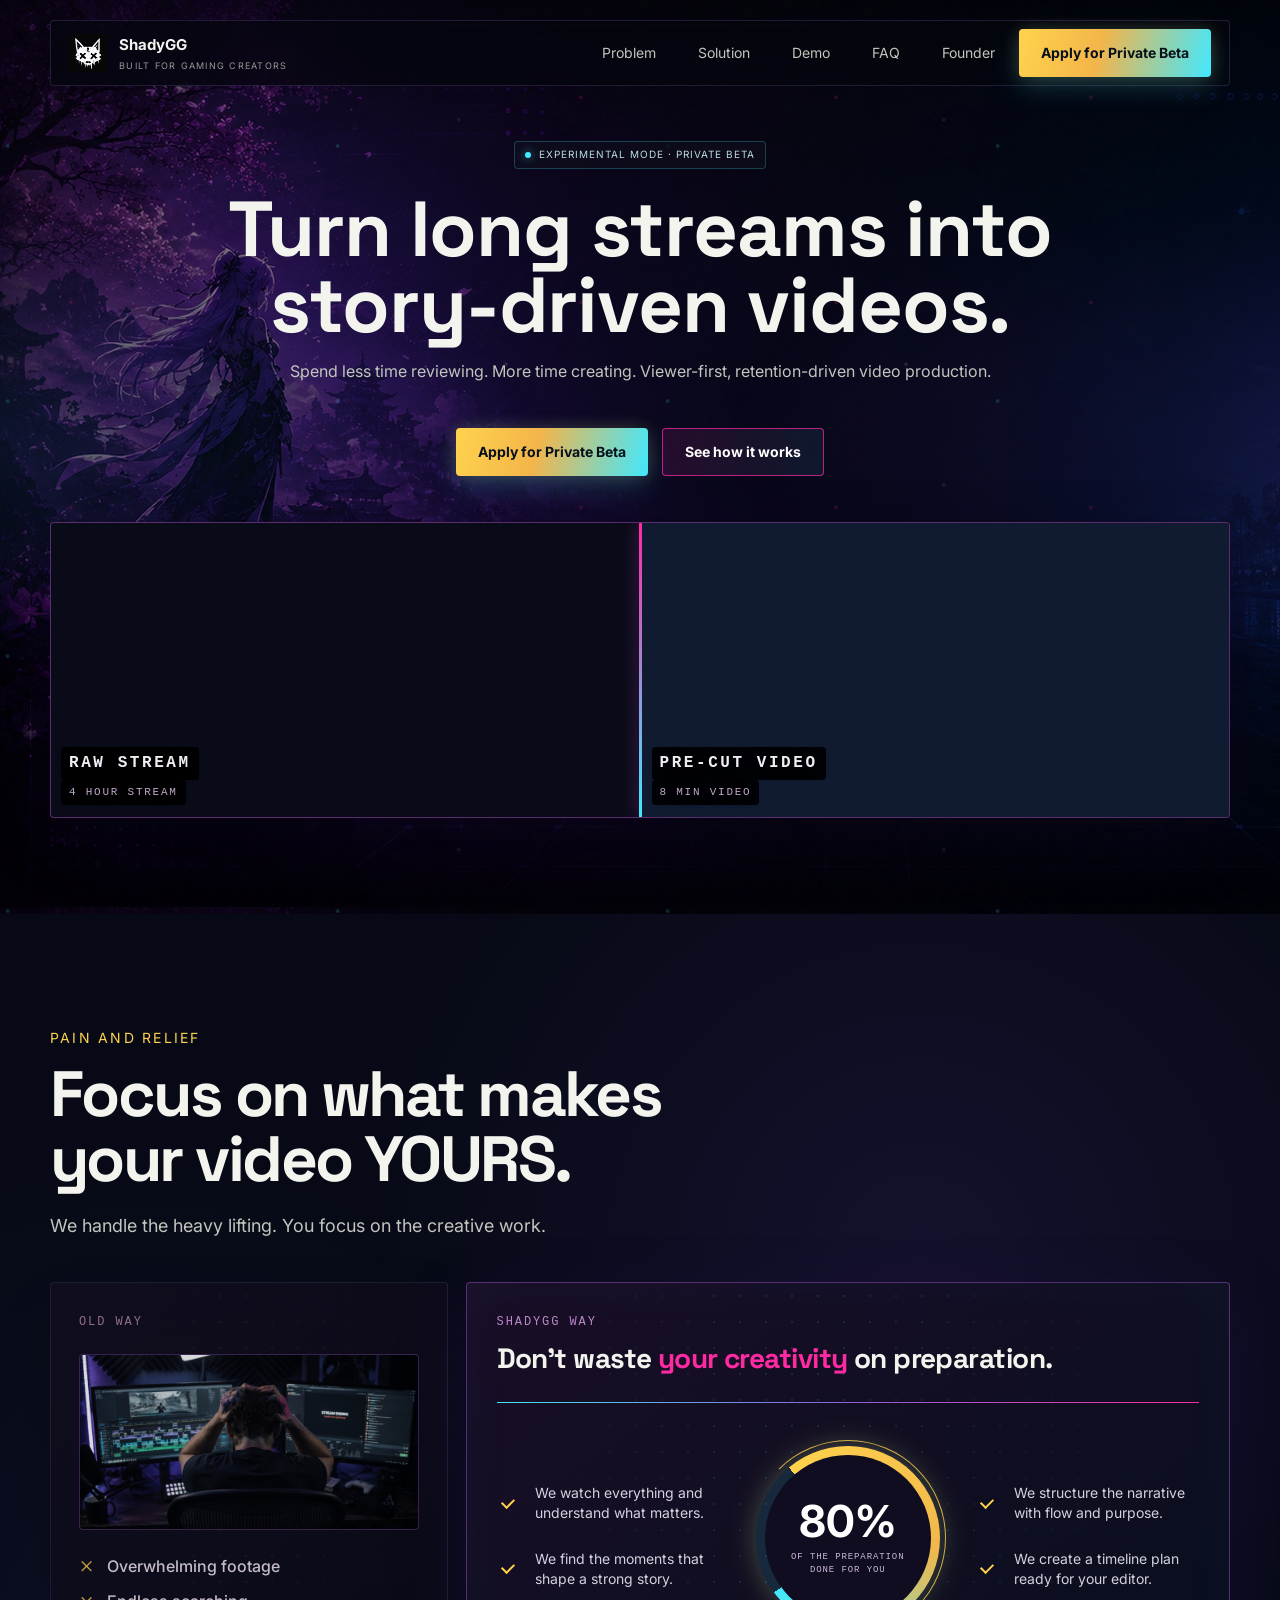
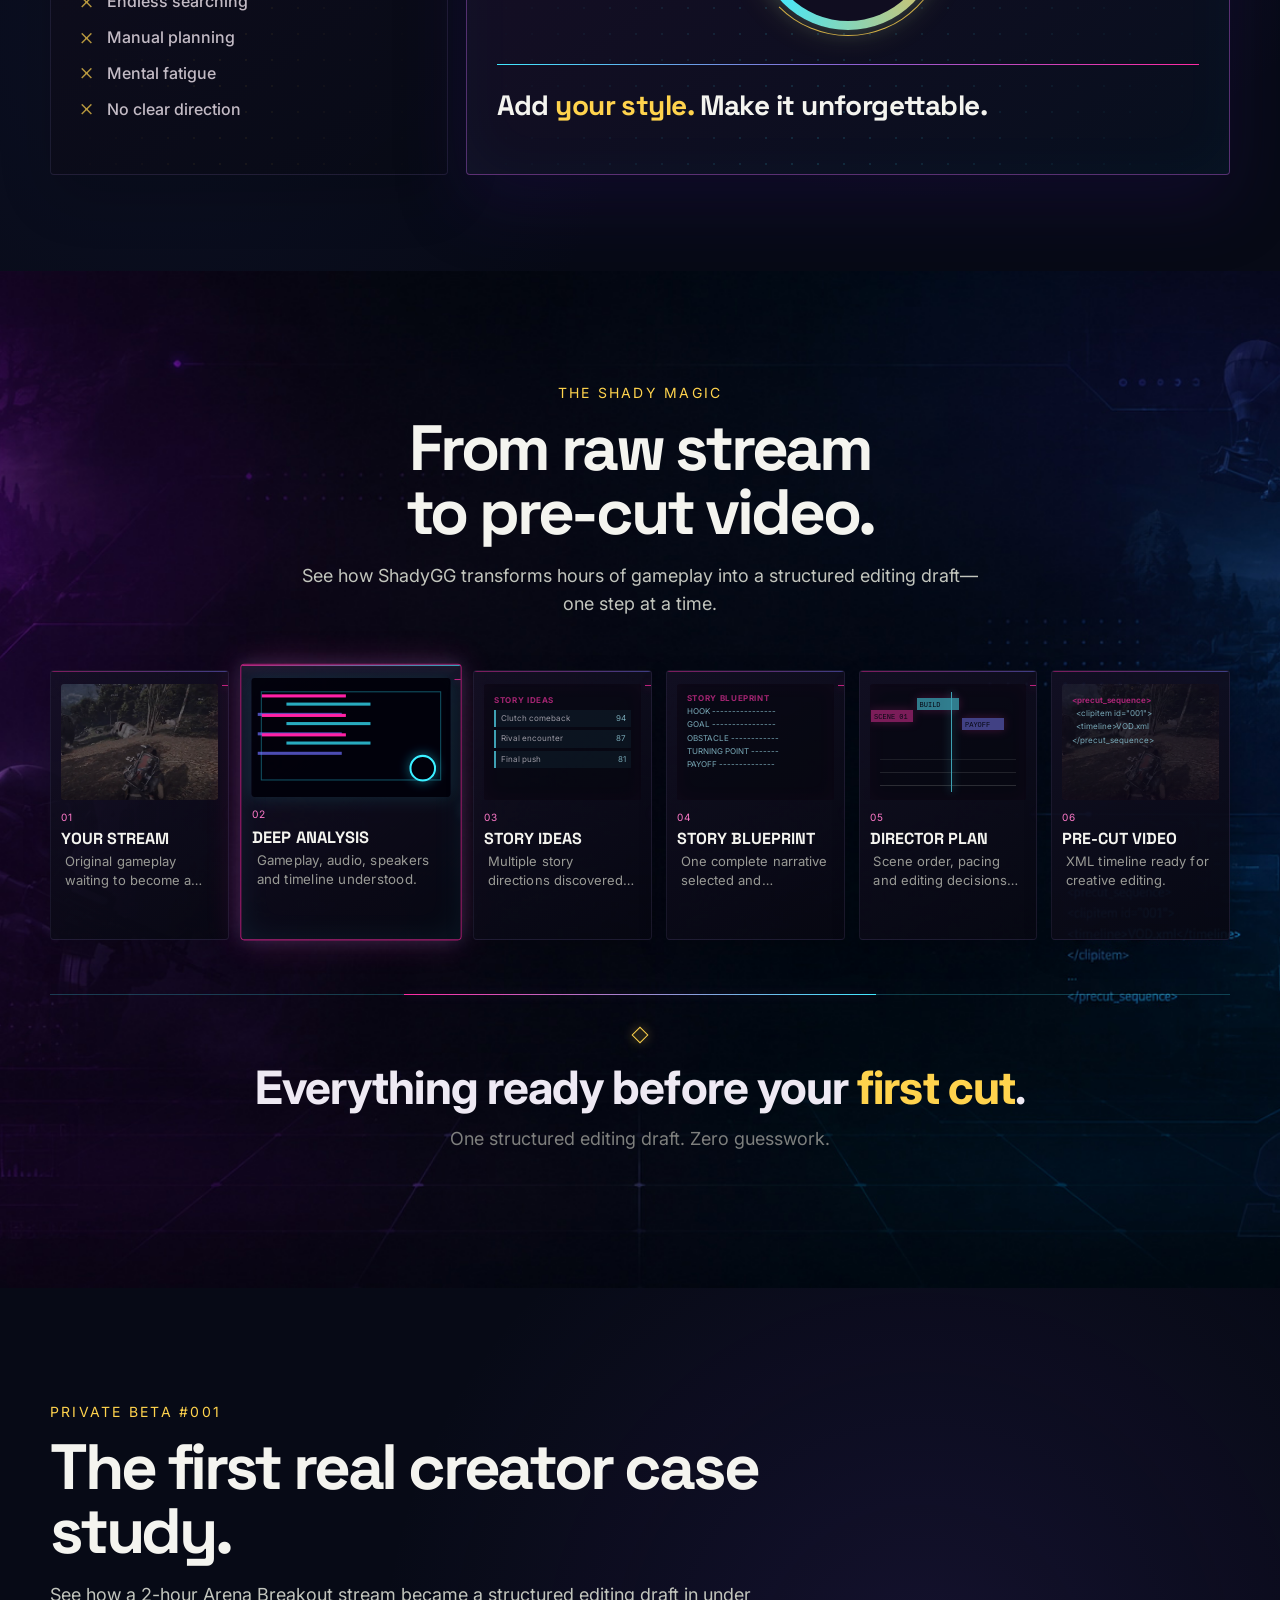
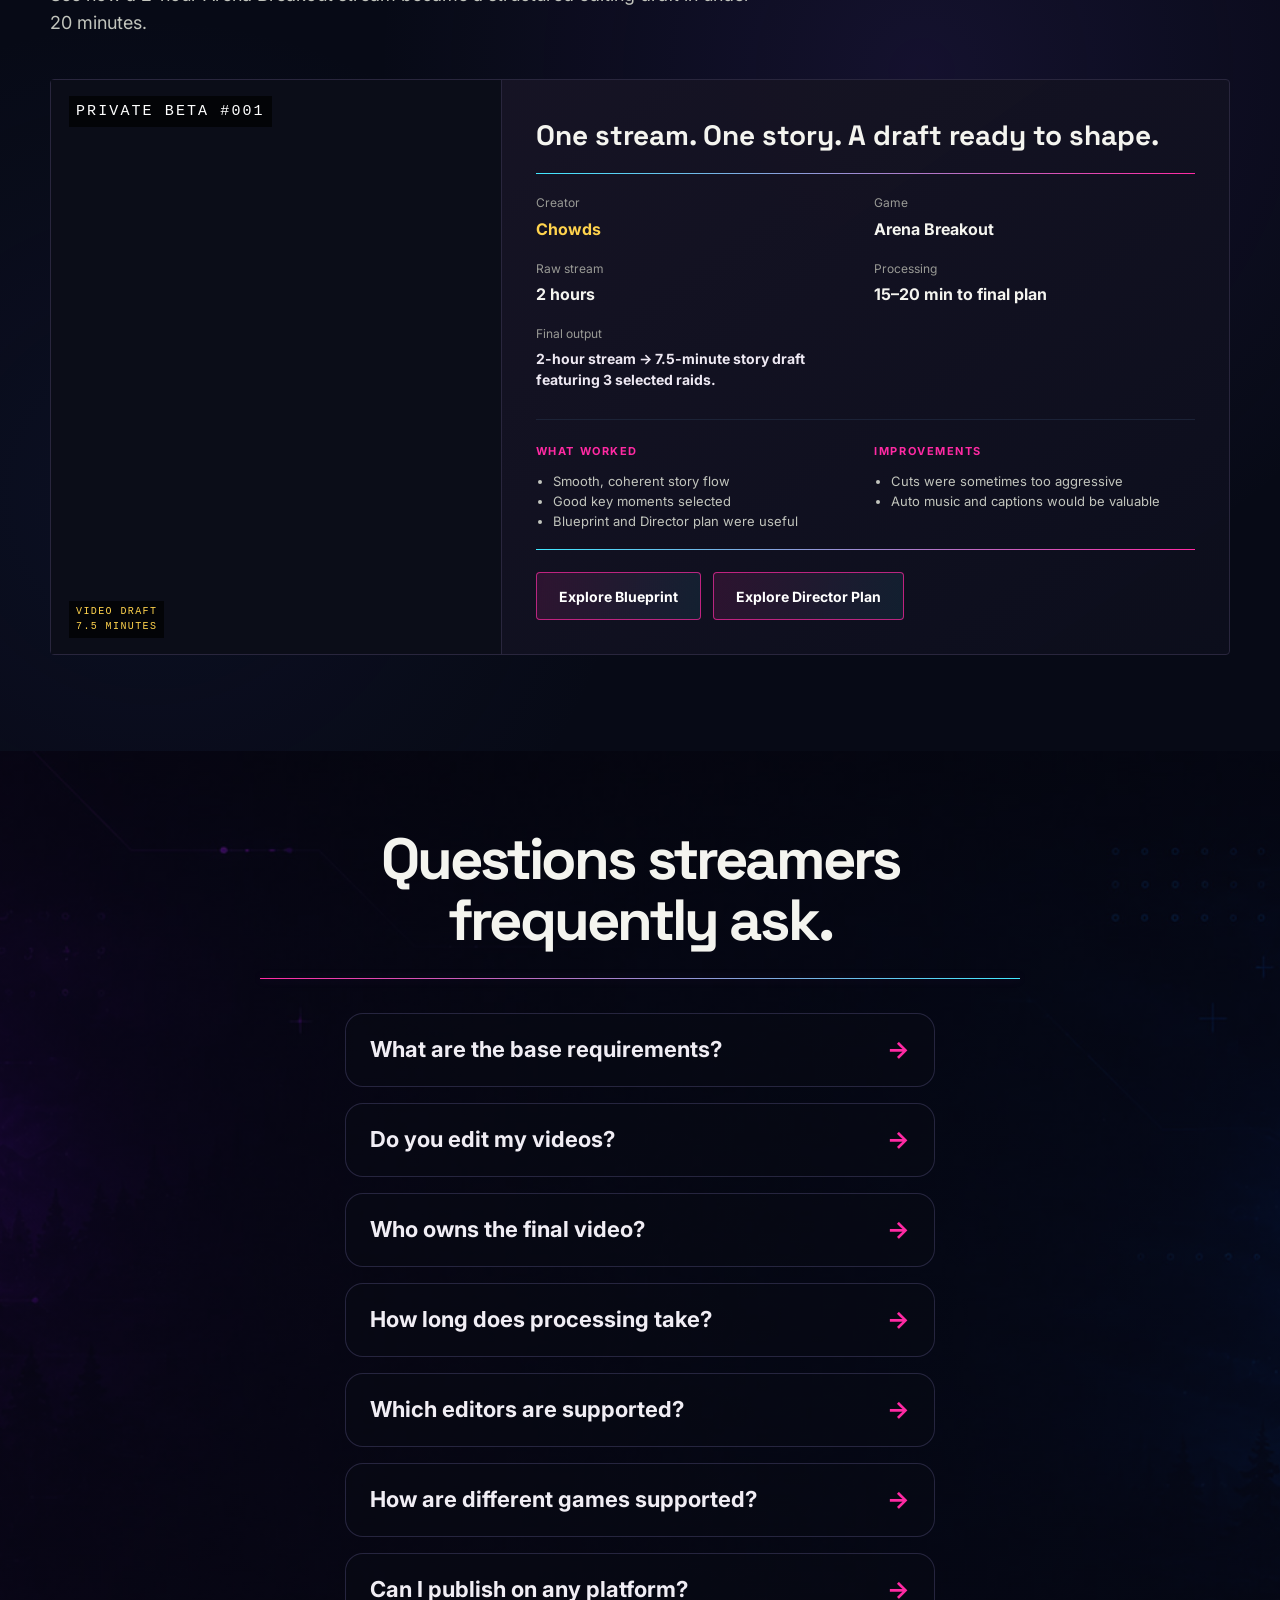
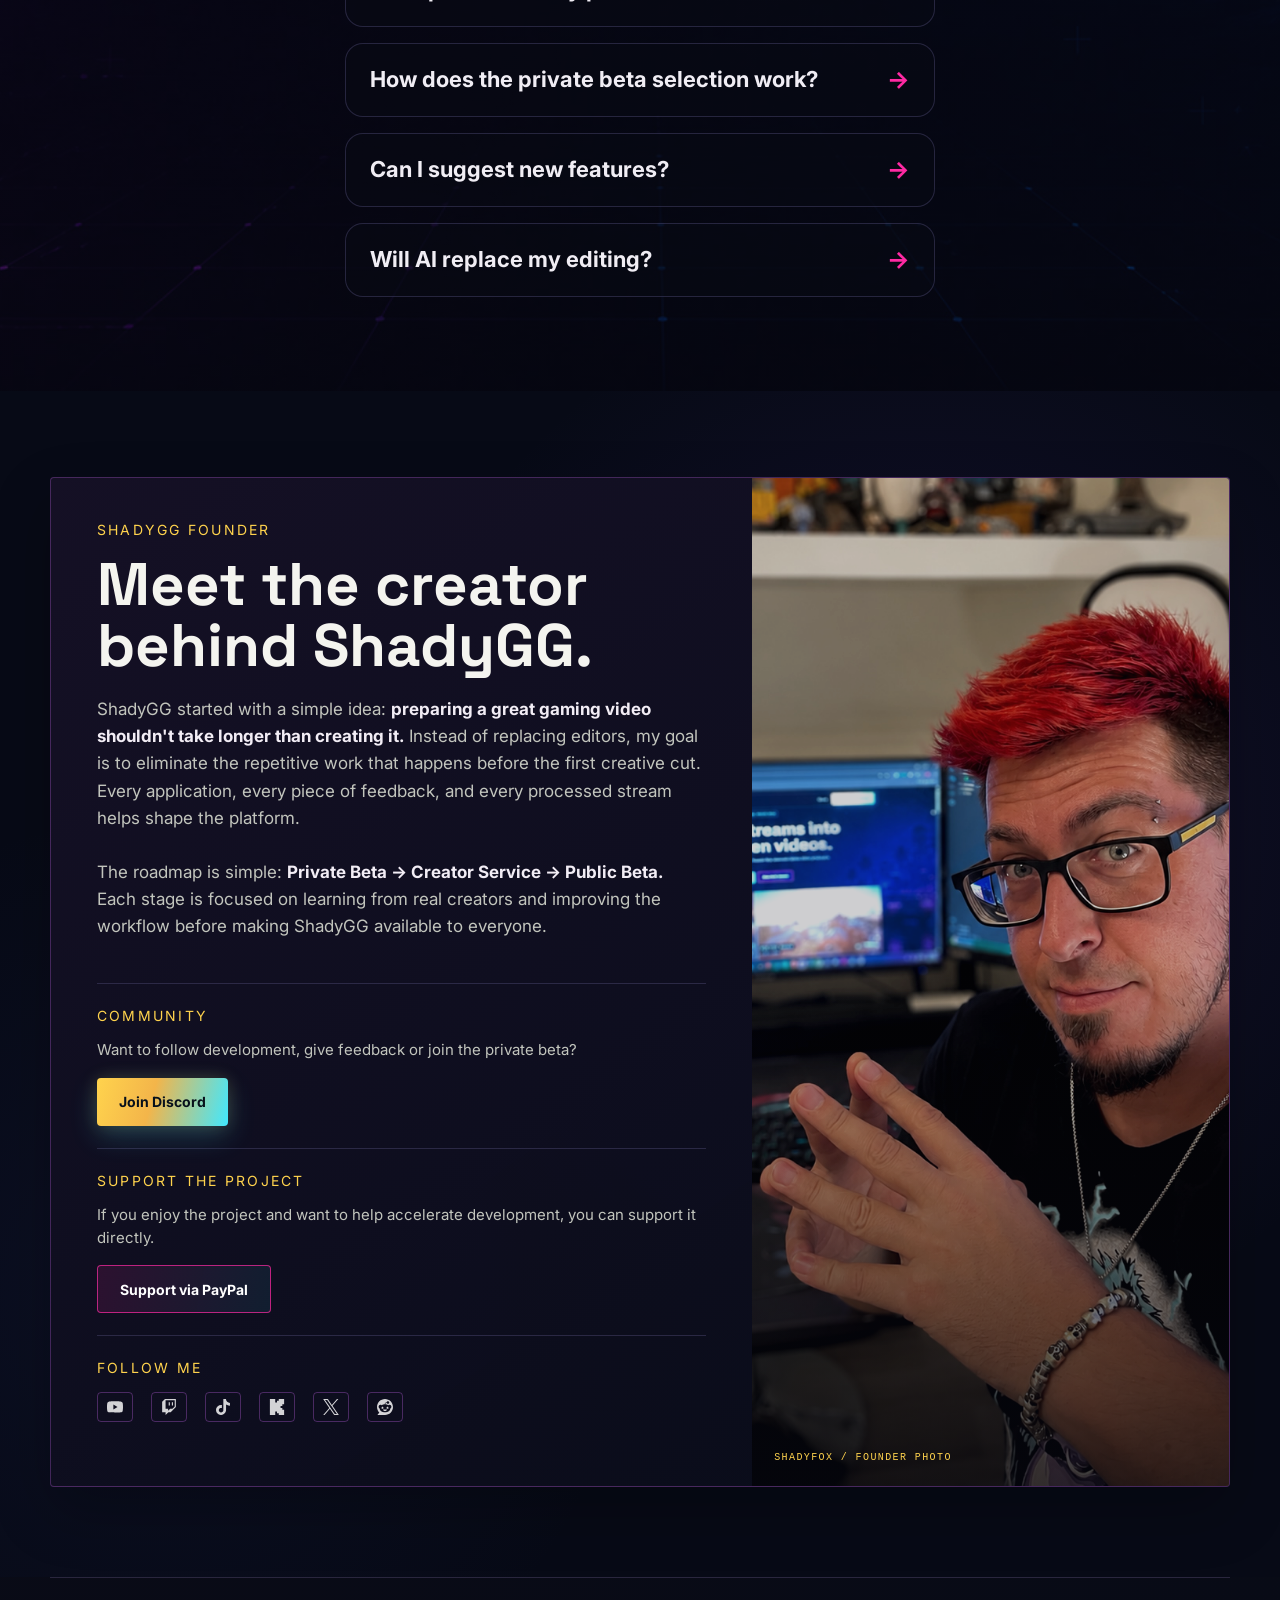
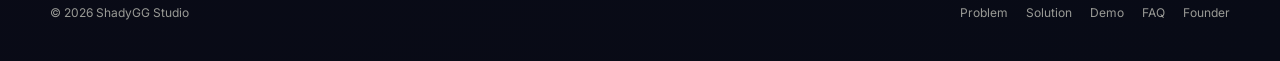
==== commit 549410b5: "index cleanup" ====
--- a/index.html
+++ b/index.html
@@ -96,8 +96,7 @@
     const faqSection = document.querySelector('.faq-section');
     const demoSection = document.querySelector('.real-demo-section');
     if (demoSection) demoSection.id = 'demo';
-    const finalCta = document.querySelector('.final-cta');
-    if (faqSection && finalCta) { faqSection.classList.add('full-bleed-section'); faqSection.querySelector('h2').textContent = 'Questions streamers frequently ask.'; finalCta.before(faqSection); }
+    if (faqSection) { faqSection.classList.add('full-bleed-section'); faqSection.querySelector('h2').textContent = 'Questions streamers frequently ask.'; }
     const faqGrid = document.querySelector('.faq-grid');
     if (faqGrid) {
       faqGrid.innerHTML = '<article><h3>What are the base requirements?</h3><p>Your stream should include <strong>commentary or spoken context</strong>. ShadyGG builds stories around the creator\'s decisions, reactions and narrative—not gameplay alone. OCR and gameplay analysis are used as supporting signals, but they do not drive the story.</p></article><article><h3>Do you edit my videos?</h3><p>No. ShadyGG prepares the story, structure and editing plan. The creative editing remains yours.</p></article><article><h3>Who owns the final video?</h3><p>You do. ShadyGG helps with preparation and planning. The final edit and published video are entirely yours.</p></article><article><h3>How long does processing take?</h3><p>Most streams are processed in around 15–20 minutes, depending on length and complexity.</p></article><article><h3>Which editors are supported?</h3><p>Premiere Pro is currently supported through XML export. Support for additional editors is planned.</p></article><article><h3>How are different games supported?</h3><p>Dedicated game profiles allow the system to understand game-specific mechanics, events and terminology. The first profile was built for ARC Raiders, with more games planned over time. It also works without game-specific profiles, with accuracy improving as new games are added.</p></article><article><h3>Can I publish on any platform?</h3><p>Yes. The structured editing draft can be turned into content for YouTube, TikTok, Shorts, Reels, or any other platform. The final edit is yours to publish wherever you want.</p></article><article><h3>How does the private beta selection work?</h3><p>Everyone is welcome to apply. During the private beta, I personally review each submission and select streams that help validate and improve ShadyGG. If you\'re interested, simply submit your stream through the application form.</p></article><article><h3>Can I suggest new features?</h3><p><strong>Absolutely.</strong> Community feedback is one of the biggest reasons for running a private beta. If a feature solves a real creator problem, there\'s a good chance it will influence ShadyGG\'s roadmap.</p></article><article><h3>Will AI replace my editing?</h3><p>No. ShadyGG removes the repetitive preparation work. Your editing style, pacing and creative decisions remain your own.</p></article>';
@@ -127,18 +126,6 @@
       const socialIcons = {YouTube:'youtube.svg', Twitch:'twitch.svg', TikTok:'tiktok.svg', Kick:'kick.svg', X:'x.svg', Reddit:'reddit.svg'};
       founderCard.querySelectorAll('.founder-follow nav a').forEach((link) => { const icon = socialIcons[link.textContent]; if (icon) { link.innerHTML = `<img src="assets/icons/${icon}" alt="${link.textContent}">`; link.setAttribute('aria-label', link.textContent); } });
     }
-    /* Legacy case-study injection removed; markup is now static. */
-    /* const caseStudy = document.querySelector('#real-demo .case-study');
-    if (caseStudy) {
-      caseStudy.innerHTML = `<div class="case-media"><video src="assets/home/case-study-video-01-web.mp4" autoplay muted loop playsinline preload="metadata" aria-label="Chowds Arena Breakout ShadyGG draft preview"></video><span class="placeholder-label">PRIVATE BETA #001</span><small>VIDEO DRAFT<br>7.5 MINUTES</small></div><div class="case-content"><h3>One stream. One story. A draft ready to shape.</h3><div class="case-meta"><div><span>Creator</span><strong><a href="https://www.youtube.com/@chowdsy" target="_blank" rel="noopener noreferrer">Chowds</a></strong></div><div><span>Game</span><strong>Arena Breakout</strong></div><div><span>Raw stream</span><strong>2 hours</strong></div><div><span>Processing</span><strong>15–20 min to final plan</strong></div></div><p class="case-summary">2-hour stream turned into 7.5 mins video featuring 3 raids.</p><div class="case-feedback"><div><b>WHAT WORKED</b><ul><li>Smooth, coherent story flow</li><li>Good key moments selected</li><li>Blueprint and Director plan were useful</li></ul></div><div><b>IMPROVEMENTS</b><ul><li>Cuts were sometimes too aggressive</li><li>Auto music and captions would be valuable</li></ul></div></div><div class="case-actions"><a class="button button-secondary" href="assets/home/case-study-story_blueprint.html" target="_blank" rel="noopener noreferrer">Explore Blueprint</a><a class="button button-secondary" href="assets/home/case-strudy-director_plan.html" target="_blank" rel="noopener noreferrer">Explore Director Plan</a></div></div>`;
-      const caseHeading = document.querySelector('#real-demo .section-heading');
-      const caseSummary = caseStudy.querySelector('.case-summary');
-      const finalOutput = document.createElement('div');
-      finalOutput.innerHTML = '<span>Final output</span><strong>2-hour stream → 7.5-minute story draft featuring 3 selected raids.</strong>';
-      finalOutput.className = 'case-final-output';
-      if (caseSummary) { caseSummary.remove(); caseStudy.querySelector('.case-meta').appendChild(finalOutput); }
-      if (caseHeading) caseHeading.innerHTML = '<p class="eyebrow">PRIVATE BETA #001</p><h2>The first real creator case study.</h2><p>See how a 2-hour Arena Breakout stream became a structured editing draft in under 20 minutes.</p>';
-    } */
   </script>
 </body>
 </html>
--- a/styles.css
+++ b/styles.css
@@ -1084,7 +1084,7 @@
 }
 
 /* Pain and relief section. */
-.relief-section {
+.full-bleed-section {
   padding: 96px 0;
   background: radial-gradient(circle at 72% 36%, rgba(89, 54, 170, .16), transparent 34rem), radial-gradient(circle at 12% 76%, rgba(46, 56, 128, .12), transparent 30rem), #070a16
 }
@@ -1551,7 +1551,7 @@
 }
 
 @media(max-width:620px) {
-  .relief-section {
+  .full-bleed-section {
     padding: 72px 0
   }
 
@@ -2593,7 +2593,7 @@
 }
 
 .eyebrow,
-.relief-section .eyebrow {
+.full-bleed-section .eyebrow {
   font-size: 18px;
   font-weight: 400;
   letter-spacing: .16em;
@@ -2620,7 +2620,7 @@
   z-index: 1001
 }
 
-.relief-section,
+.full-bleed-section,
 .magic-section,
 .site-shell.section {
   position: relative;
@@ -3058,7 +3058,7 @@
 }
 
 .eyebrow,
-.relief-section .eyebrow,
+.full-bleed-section .eyebrow,
 .section-heading .eyebrow {
   color: #ffd34d
 }
@@ -3536,7 +3536,7 @@
 .founder-heading .founder-intro strong{color:#f2edf5}
 .founder-block small{display:none}
 @media(max-width:900px){
-  .section,.full-bleed-section,.relief-section{padding-top:56px;padding-bottom:56px}
+  .section,.full-bleed-section,.full-bleed-section{padding-top:56px;padding-bottom:56px}
   .eyebrow{margin-top:0!important}
   .real-demo-section .case-content>h3:first-child{margin-top:-8px}
   .site-header .mobile-menu-panel .mobile-menu-cta{order:2;background:linear-gradient(105deg,#ffd34d 0%,#f3b54a 42%,var(--cyan) 100%);color:#07101b;box-shadow:0 10px 28px rgba(65,232,255,.2),0 0 18px rgba(255,211,77,.16)}
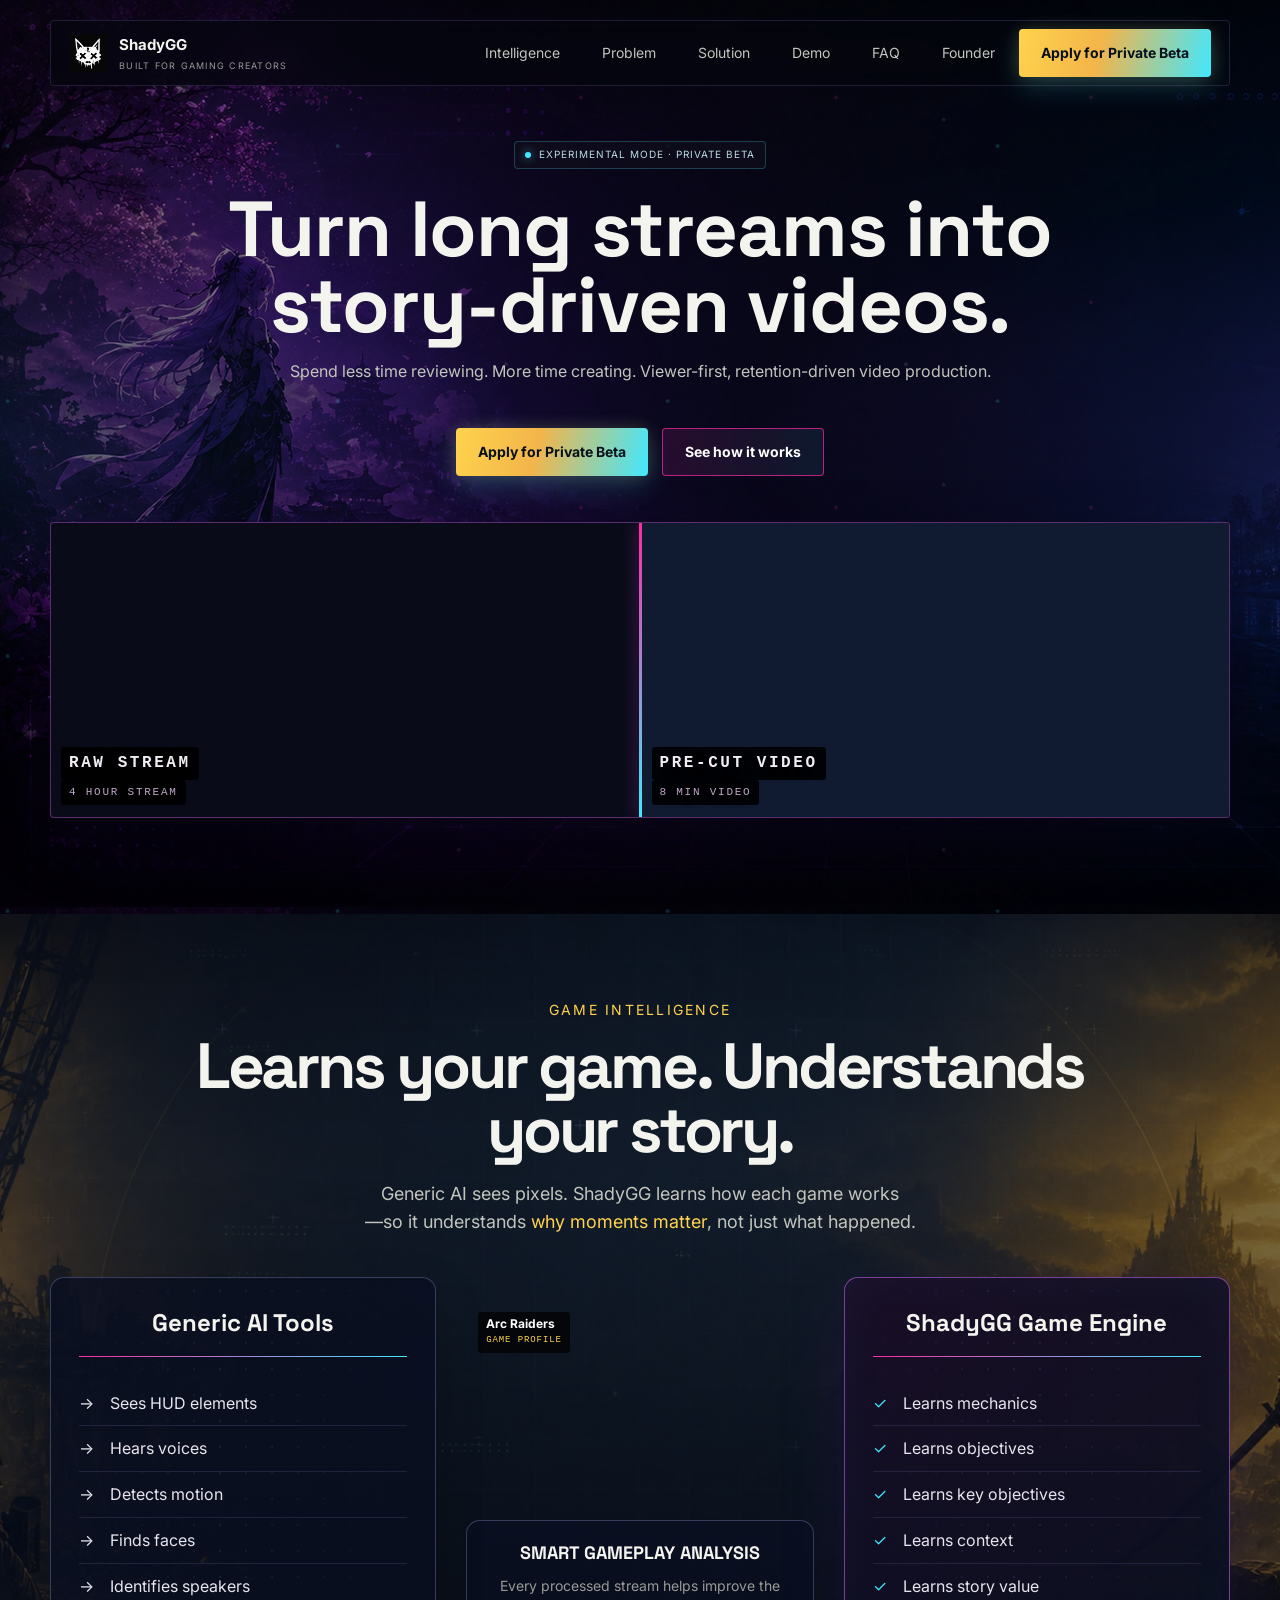
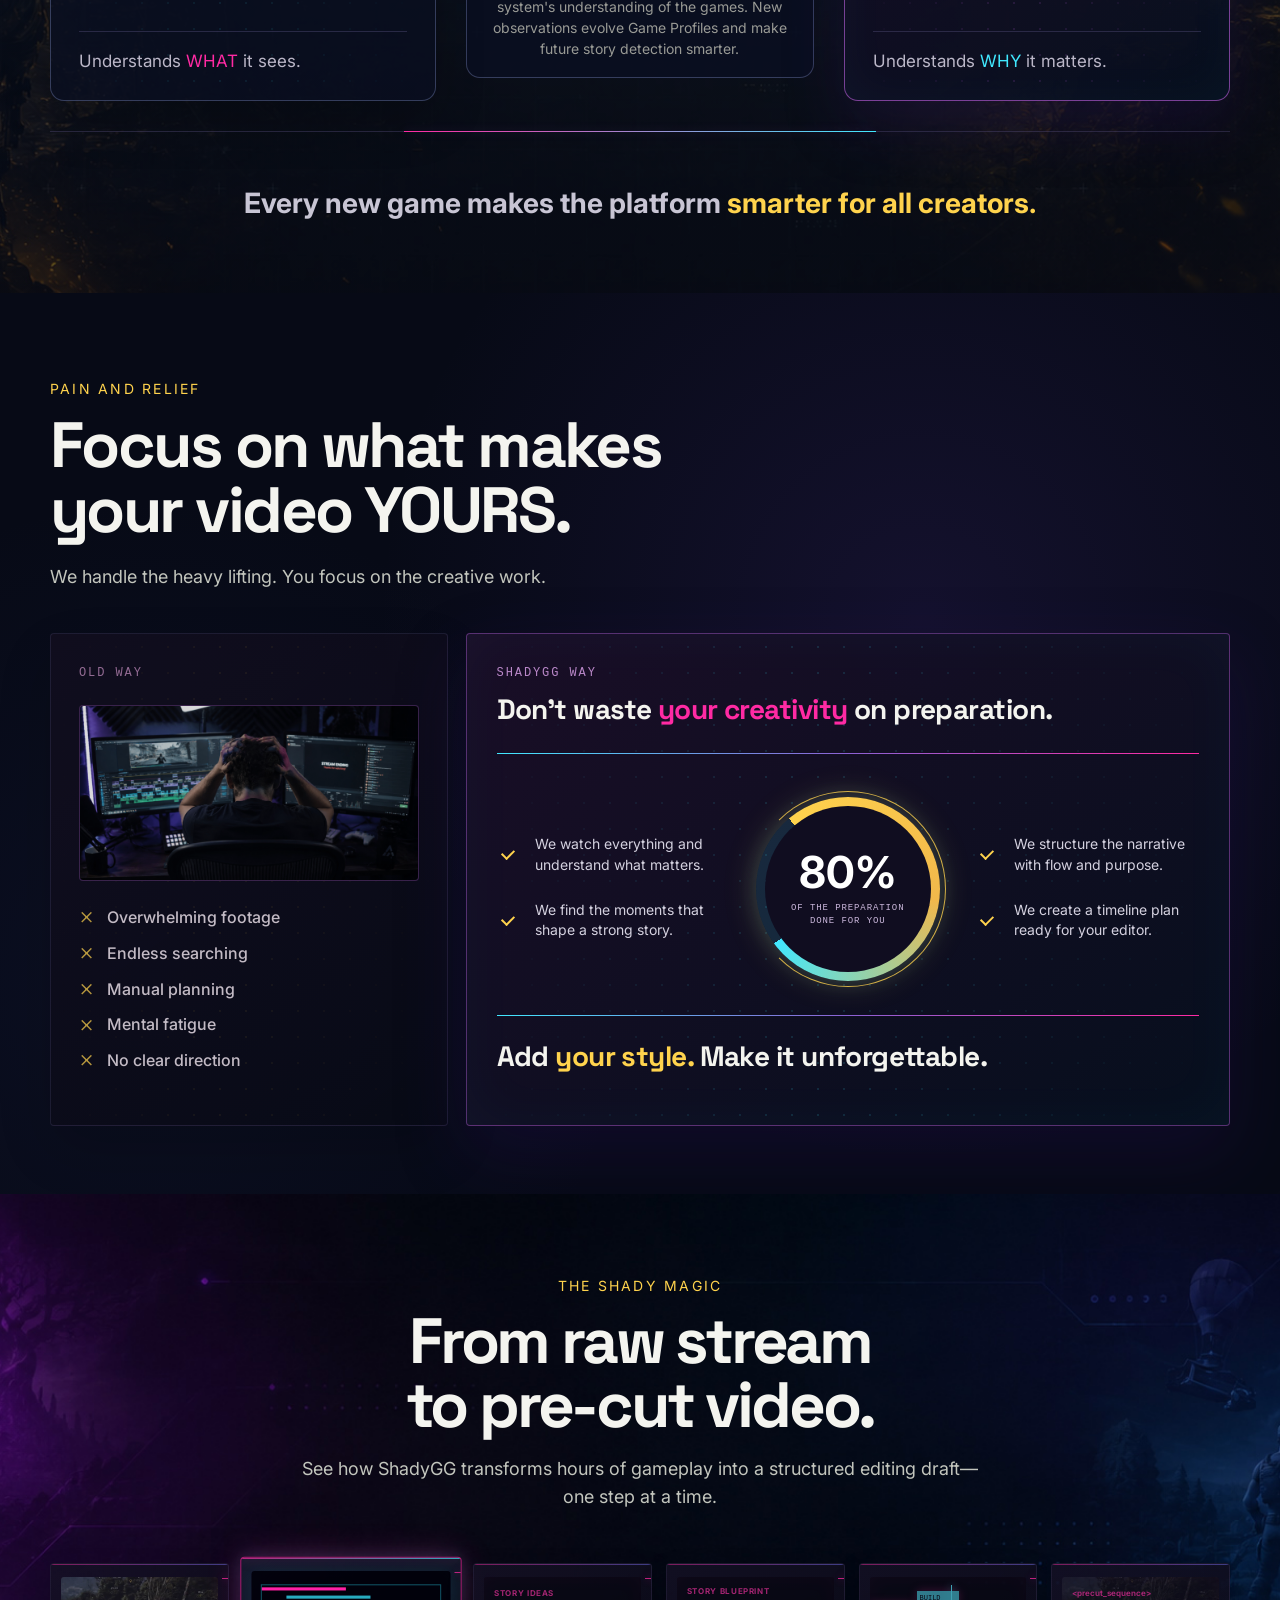
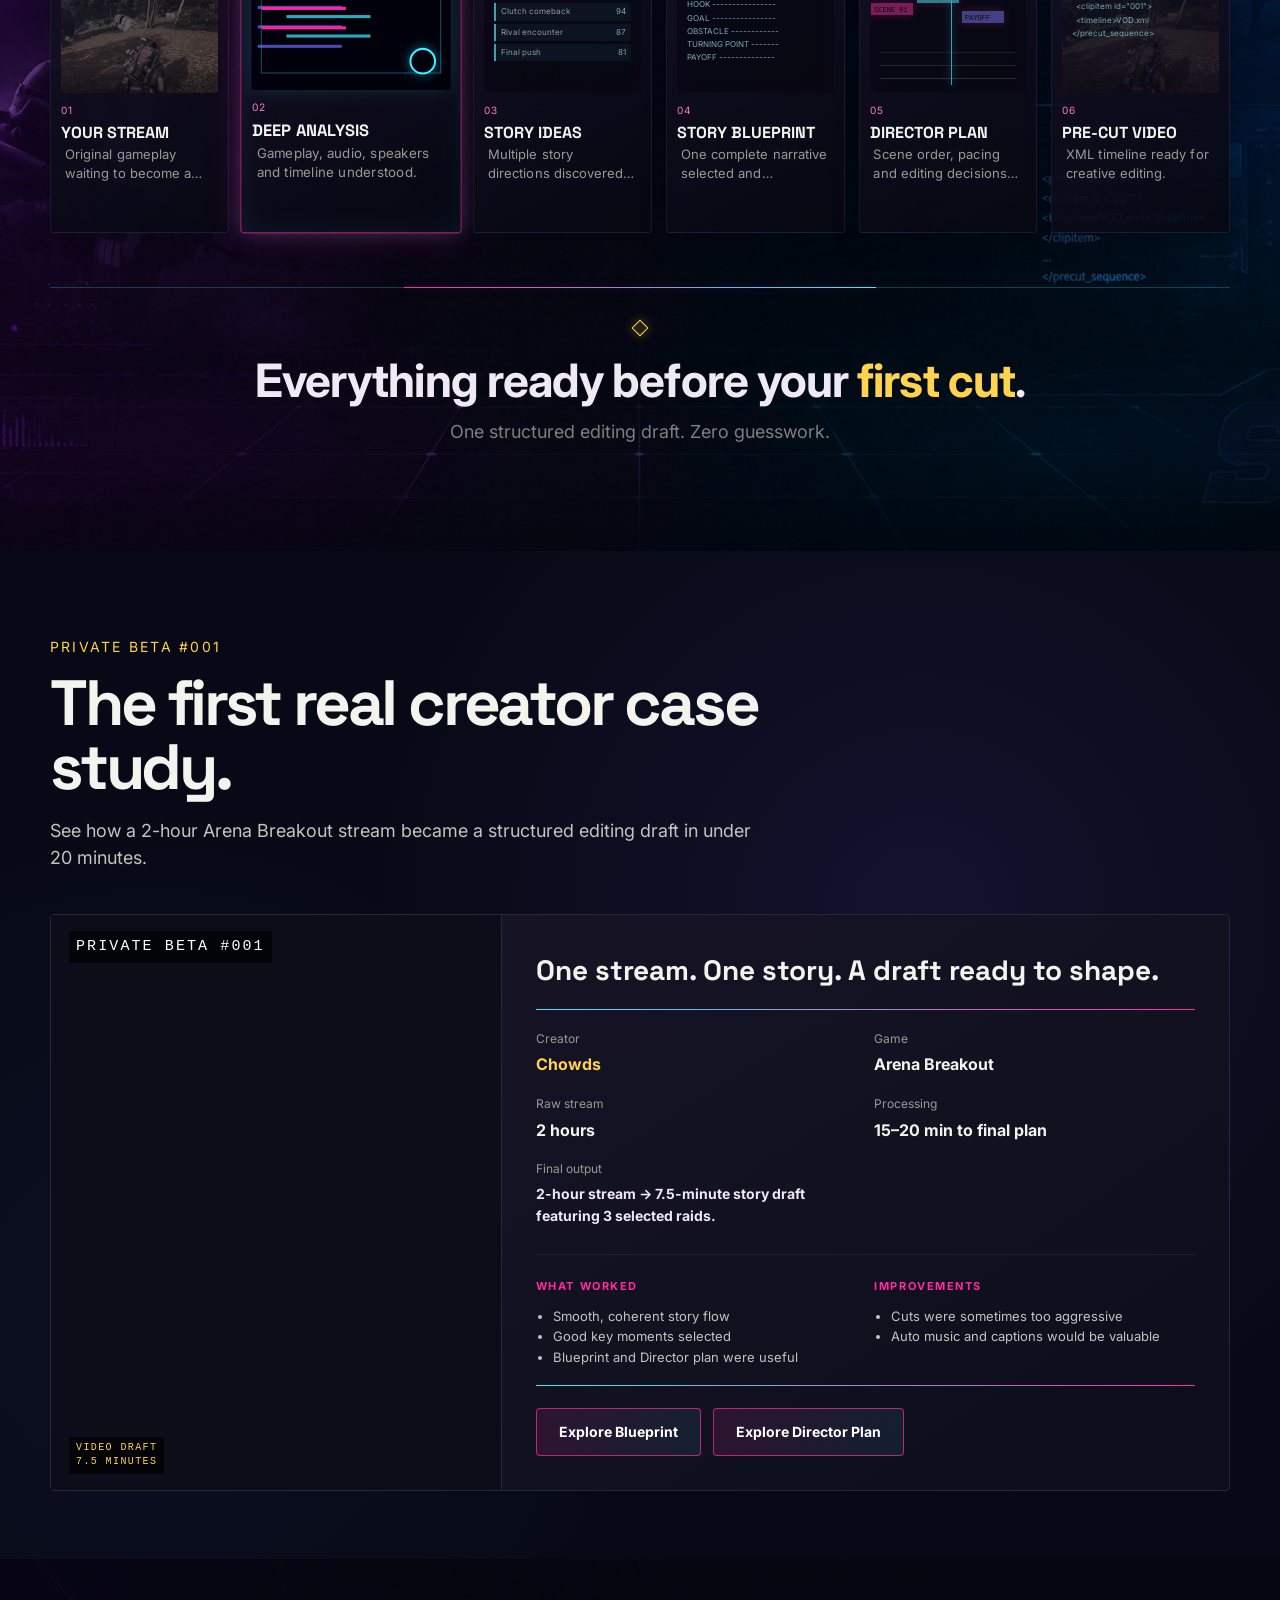
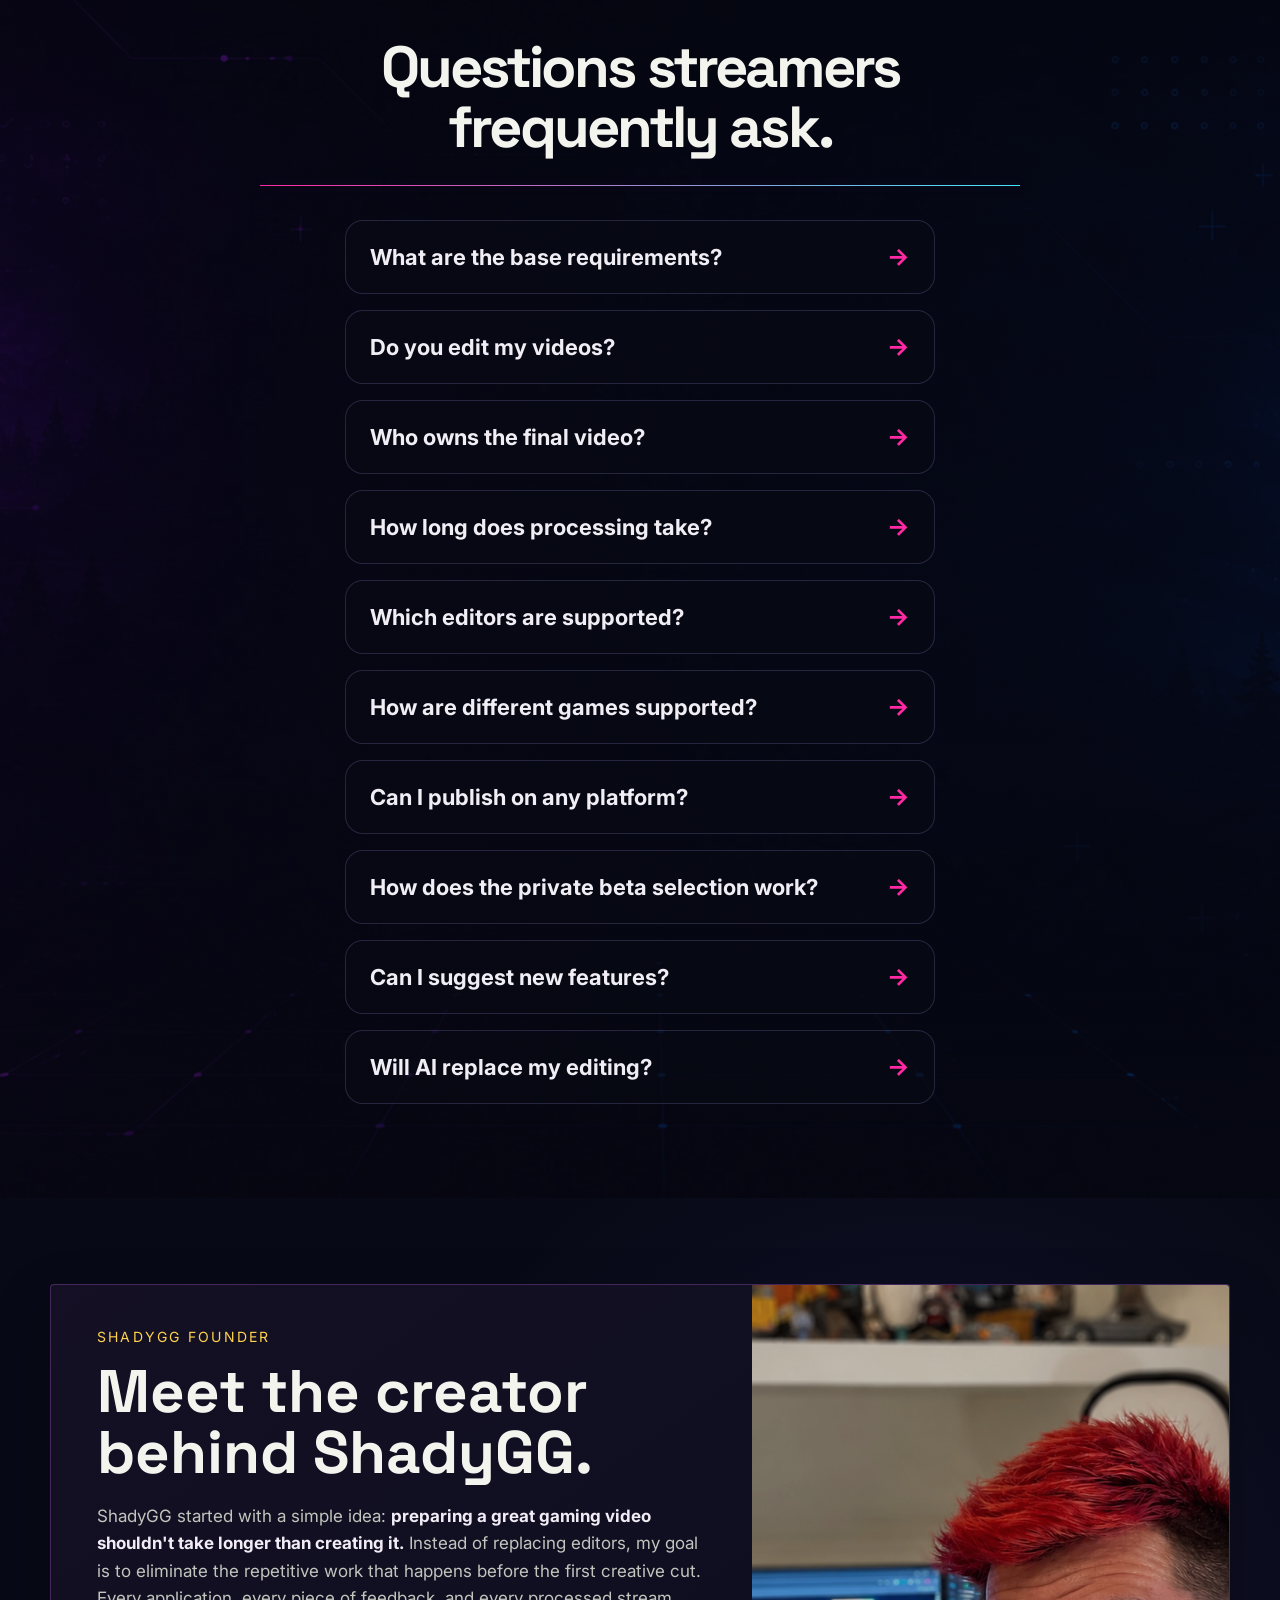
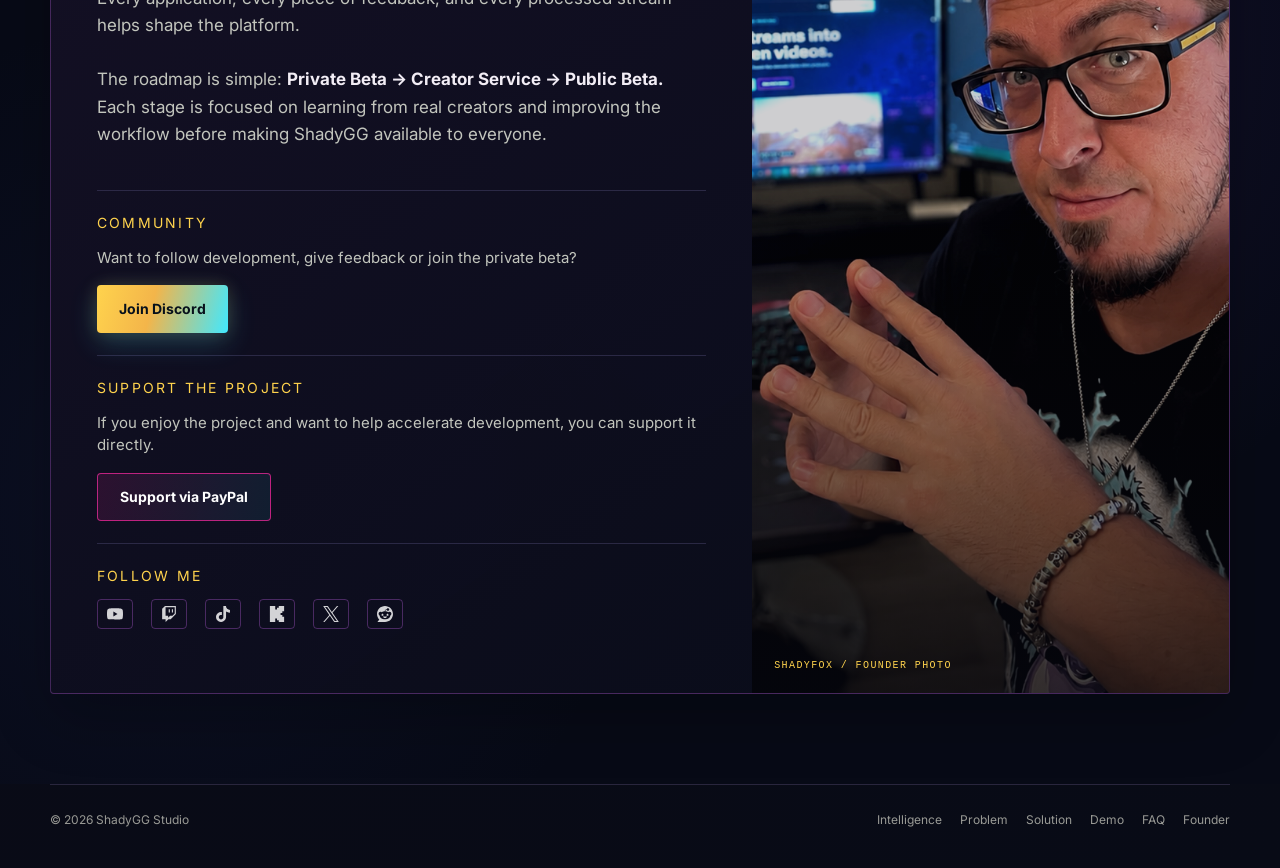
==== commit 67b8656c: "new intelligence section" ====
--- a/index.html
+++ b/index.html
@@ -1,13 +1,15 @@
 <!doctype html>
 <html lang="en">
+
 <head>
   <meta charset="utf-8">
   <meta name="viewport" content="width=device-width,initial-scale=1">
   <meta name="description" content="ShadyGG finds the story hidden inside your gaming VOD before the edit begins.">
-  <title>ShadyGG - Turn gameplay into stories.</title>
+  <title>ShadyGG - Turn gameplay into stories</title>
   <link rel="icon" type="image/png" href="assets/logo/favicon.png">
   <link rel="stylesheet" href="styles.css">
 </head>
+
 <body>
   <main id="top">
     <section class="hero">
@@ -16,14 +18,66 @@
         <div>
           <p class="badge">Experimental Mode &middot; Private Beta</p>
           <h1>Turn long streams into<br><span class="headline-emphasis">story-driven videos.</span></h1>
-          <p class="hero-copy">Spend less time reviewing. More time creating. Viewer-first, retention-driven video production.</p>
-          <div class="hero-actions"><a class="button button-primary" href="https://forms.gle/9vZ9CsDaMhSVNfme8" target="_blank" rel="noopener noreferrer">Apply for Private Beta</a><a class="button button-secondary" href="#solution">See how it works</a></div>
-          <div class="comparison-panel comparison-panel-wide hero-comparison" aria-label="Raw stream to ShadyGG pre-cut comparison">
-            <div class="comparison-side raw-side"><video src="assets/home/pain-video-01-web.mp4" autoplay muted loop playsinline preload="metadata" aria-label="Raw stream gameplay preview"></video><span>RAW STREAM</span><b>4 HOUR STREAM</b></div>
+          <p class="hero-copy">Spend less time reviewing. More time creating. Viewer-first, retention-driven video
+            production.</p>
+          <div class="hero-actions"><a class="button button-primary" href="https://forms.gle/9vZ9CsDaMhSVNfme8"
+              target="_blank" rel="noopener noreferrer">Apply for Private Beta</a><a class="button button-secondary"
+              href="#solution">See how it works</a></div>
+          <div class="comparison-panel comparison-panel-wide hero-comparison"
+            aria-label="Raw stream to ShadyGG pre-cut comparison">
+            <div class="comparison-side raw-side"><video src="assets/home/pain-video-01-web.mp4" autoplay muted loop
+                playsinline preload="metadata" aria-label="Raw stream gameplay preview"></video><span>RAW
+                STREAM</span><b>4 HOUR STREAM</b></div>
             <div class="comparison-divider" aria-hidden="true"></div>
-            <div class="comparison-side precut-side"><video src="assets/home/pain-video-02-web.mp4" autoplay muted loop playsinline preload="metadata" aria-label="Pre-cut gameplay preview"></video><span>PRE-CUT VIDEO</span><b>8 MIN VIDEO</b></div>
+            <div class="comparison-side precut-side"><video src="assets/home/pain-video-02-web.mp4" autoplay muted loop
+                playsinline preload="metadata" aria-label="Pre-cut gameplay preview"></video><span>PRE-CUT
+                VIDEO</span><b>8 MIN VIDEO</b></div>
           </div>
         </div>
+      </div>
+    </section>
+
+    <section class="full-bleed-section game-intelligence-section" id="game-intelligence">
+      <div class="site-shell">
+        <div class="section-heading game-intelligence-heading">
+          <p class="eyebrow">GAME INTELLIGENCE</p>
+          <h2>Learns your game. Understands your story.</h2>
+          <p>Generic AI sees pixels. ShadyGG learns how each game works<br>—so it understands <em>why moments
+              matter</em>, not just what happened.</p>
+        </div>
+        <div class="game-intelligence-grid">
+          <article class="game-intelligence-card generic-tools">
+            <h3>Generic AI Tools</h3>
+            <ul>
+              <li>Sees HUD elements</li>
+              <li>Hears voices</li>
+              <li>Detects motion</li>
+              <li>Finds faces</li>
+              <li>Identifies speakers</li>
+            </ul>
+            <div class="intelligence-footer">Understands <em>WHAT</em> it sees.</div>
+          </article>
+          <div class="game-intelligence-center">
+            <div class="game-intelligence-media"><video src="assets/home/gameint-video-01-web.mp4" autoplay muted loop playsinline preload="metadata" aria-label="Game intelligence gameplay preview"></video><div class="gameplay-overlay"><b>Arc Raiders</b><span>Game Profile</span></div></div>
+            <div class="game-intelligence-engine">
+              <h3>SMART GAMEPLAY ANALYSIS</h3>
+              <p>Every processed stream helps improve the system's understanding of the games.
+New observations evolve Game Profiles and make future story detection smarter.</p>
+            </div>
+          </div>
+          <article class="game-intelligence-card shady-intelligence">
+            <h3>ShadyGG Game Engine</h3>
+            <ul>
+              <li>Learns mechanics</li>
+              <li>Learns objectives</li>
+              <li>Learns key objectives</li>
+              <li>Learns context</li>
+              <li>Learns story value</li>
+            </ul>
+            <div class="intelligence-footer">Understands <em>WHY</em> it matters.</div>
+          </article>
+        </div>
+        <div class="game-profiles"><p class="game-profiles-summary">Every new game makes the platform <em>smarter for all creators.</em></p></div>
       </div>
     </section>
 
@@ -37,25 +91,43 @@
         <div class="relief-grid">
           <article class="relief-card old-way">
             <div class="relief-card-heading"><span class="relief-kicker">OLD WAY</span></div>
-            <div class="old-way-visual"><img class="old-way-image" src="assets/home/pain-editor.jpg" alt="Editing timeline before ShadyGG preparation"></div>
+            <div class="old-way-visual"><img class="old-way-image" src="assets/home/pain-editor.jpg"
+                alt="Editing timeline before ShadyGG preparation"></div>
             <ul class="pain-list">
-              <li><span class="pain-icon icon-footage"></span><span><b>Overwhelming footage</b><small>Rewatch hours of gameplay just to remember what happened.</small></span></li>
-              <li><span class="pain-icon icon-search"></span><span><b>Endless searching</b><small>Scrub, rewind and hunt for the moments worth keeping.</small></span></li>
-              <li><span class="pain-icon icon-notes"></span><span><b>Manual planning</b><small>Write notes and timestamps before the real edit even begins.</small></span></li>
-              <li><span class="pain-icon icon-fatigue"></span><span><b>Mental fatigue</b><small>Figure out the story after already spending hours reviewing footage.</small></span></li>
-              <li><span class="pain-icon icon-direction"></span><span><b>No clear direction</b><small>Open your editor knowing you still have to build the video from scratch.</small></span></li>
+              <li><span class="pain-icon icon-footage"></span><span><b>Overwhelming footage</b><small>Rewatch hours of
+                    gameplay just to remember what happened.</small></span></li>
+              <li><span class="pain-icon icon-search"></span><span><b>Endless searching</b><small>Scrub, rewind and hunt
+                    for the moments worth keeping.</small></span></li>
+              <li><span class="pain-icon icon-notes"></span><span><b>Manual planning</b><small>Write notes and
+                    timestamps before the real edit even begins.</small></span></li>
+              <li><span class="pain-icon icon-fatigue"></span><span><b>Mental fatigue</b><small>Figure out the story
+                    after already spending hours reviewing footage.</small></span></li>
+              <li><span class="pain-icon icon-direction"></span><span><b>No clear direction</b><small>Open your editor
+                    knowing you still have to build the video from scratch.</small></span></li>
             </ul>
           </article>
 
           <article class="relief-card shady-way">
-            <div class="relief-card-heading"><span class="relief-kicker">SHADYGG WAY</span><h3>Don't waste <em>your creativity</em> on preparation.</h3></div>
+            <div class="relief-card-heading"><span class="relief-kicker">SHADYGG WAY</span>
+              <h3>Don't waste <em>your creativity</em> on preparation.</h3>
+            </div>
             <div class="creative-divider"><span></div>
             <div class="engine-row">
-              <div class="outcomes outcomes-left" aria-label="Preparation outcomes"><span><i class="outcome-check"></i><small>We watch everything and understand what matters.</small></span><span><i class="outcome-spark"></i><small>We find the moments that shape a strong story.</small></span></div>
-              <div class="engine-ring" role="img" aria-label="80 percent of preparation done for you"><div><strong>80%</strong><span>OF THE PREPARATION<br>DONE FOR YOU</span></div></div>
-              <div class="outcomes outcomes-right" aria-label="Preparation outcomes"><span><i class="outcome-stack"></i><small>We structure the narrative with flow and purpose.</small></span><span><i class="outcome-plan"></i><small>We create a timeline plan ready for your editor.</small></span></div>
-            </div>
-            <div class="creative-divider relief-final-message"><h3>Add <em>your style.</em> Make it unforgettable.</h3></div>
+              <div class="outcomes outcomes-left" aria-label="Preparation outcomes"><span><i
+                    class="outcome-check"></i><small>We watch everything and understand what
+                    matters.</small></span><span><i class="outcome-spark"></i><small>We find the moments that shape a
+                    strong story.</small></span></div>
+              <div class="engine-ring" role="img" aria-label="80 percent of preparation done for you">
+                <div><strong>80%</strong><span>OF THE PREPARATION<br>DONE FOR YOU</span></div>
+              </div>
+              <div class="outcomes outcomes-right" aria-label="Preparation outcomes"><span><i
+                    class="outcome-stack"></i><small>We structure the narrative with flow and
+                    purpose.</small></span><span><i class="outcome-plan"></i><small>We create a timeline plan ready for
+                    your editor.</small></span></div>
+            </div>
+            <div class="creative-divider relief-final-message">
+              <h3>Add <em>your style.</em> Make it unforgettable.</h3>
+            </div>
           </article>
         </div>
       </div>
@@ -63,22 +135,191 @@
 
     <section class="section magic-section" id="solution">
       <div class="site-shell">
-      <div class="section-heading magic-heading"><p class="eyebrow">THE SHADY MAGIC</p><h2>From raw stream<br>to pre-cut video.</h2><p>See how ShadyGG transforms hours of gameplay into a structured editing draft&mdash;one step at a time.</p></div>
-      <div class="hero-steps" aria-label="ShadyGG workflow">
-        <article class="hero-step is-active"><div class="pipeline-preview preview-video"><img src="assets/home/hero-tiles-01.jpg" alt="Cinematic raw gameplay preview"></div><span class="hero-step-number">01</span><h3>YOUR STREAM</h3><p>Original gameplay waiting to become a story.</p><span class="pipeline-arrow" aria-hidden="true">→</span></article>
-        <article class="hero-step"><div class="pipeline-preview preview-analysis"><span></span><span></span><span></span><i></i></div><span class="stage-icon" aria-hidden="true"><svg viewBox="0 0 24 24"><path d="M3 12h3l2-6 4 12 2-7 2 3h5"/></svg></span><span class="hero-step-number">02</span><h3>DEEP ANALYSIS</h3><p>Gameplay, audio, speakers and timeline understood.</p><span class="pipeline-arrow" aria-hidden="true">→</span></article>
-        <article class="hero-step"><div class="pipeline-preview preview-reco"><b>STORY IDEAS</b><span>Clutch comeback <em>94</em></span><span>Rival encounter <em>87</em></span><span>Final push <em>81</em></span></div><span class="stage-icon" aria-hidden="true"><svg viewBox="0 0 24 24"><path d="M9 18h6M10 22h4M8 14a6 6 0 1 1 8 0c-1 1-1 2-1 4H9c0-2 0-3-1-4Z"/></svg></span><span class="hero-step-number">03</span><h3>STORY IDEAS</h3><p>Multiple story directions discovered automatically.</p><span class="pipeline-arrow" aria-hidden="true">→</span></article>
-        <article class="hero-step"><div class="pipeline-preview preview-blueprint"><b>STORY BLUEPRINT</b><span>HOOK ----------------</span><span>GOAL ----------------</span><span>OBSTACLE ------------</span><span>TURNING POINT -------</span><span>PAYOFF --------------</span></div><span class="stage-icon" aria-hidden="true"><svg viewBox="0 0 24 24"><path d="M6 3h9l3 3v15H6zM9 11h6M9 15h6M9 7h3"/></svg></span><span class="hero-step-number">04</span><h3>STORY BLUEPRINT</h3><p>One complete narrative selected and structured.</p><span class="pipeline-arrow" aria-hidden="true">→</span></article>
-        <article class="hero-step"><div class="pipeline-preview preview-director"><span>SCENE 01</span><span>BUILD</span><span>PAYOFF</span><i></i></div><span class="stage-icon" aria-hidden="true"><svg viewBox="0 0 24 24"><path d="m4 7 8-3 8 3-8 3zM4 7v5l8 3 8-3V7M4 16l8 3 8-3"/></svg></span><span class="hero-step-number">05</span><h3>DIRECTOR PLAN</h3><p>Scene order, pacing and editing decisions prepared.</p><span class="pipeline-arrow" aria-hidden="true">→</span></article>
-        <article class="hero-step"><div class="pipeline-preview preview-xml"><img src="assets/home/hero-tiles-01.jpg" alt="Pre-cut gameplay timeline preview"><b>&lt;precut_sequence&gt;</b><span>&nbsp;&nbsp;&lt;clipitem id=&quot;001&quot;&gt;</span><span>&nbsp;&nbsp;&lt;timeline&gt;VOD.xml</span><span>&lt;/precut_sequence&gt;</span></div><span class="stage-icon" aria-hidden="true"><svg viewBox="0 0 24 24"><path d="M4 5h16v14H4zM4 9h16M8 13h3M8 16h6"/></svg></span><span class="hero-step-number">06</span><h3>PRE-CUT VIDEO</h3><p>XML timeline ready for creative editing.</p></article>
-      </div>
-      <div class="pipeline-summary"><i class="pipeline-summary-mark" aria-hidden="true"></i><strong>Everything ready before your <em>first cut</em>.</strong><span>One structured editing draft. Zero guesswork.</span></div>
-      </div>
-    </section>
-
-    <section class="full-bleed-section real-demo-section" id="real-demo"><div class="site-shell"><div class="section-heading"><p class="eyebrow">PRIVATE BETA #001</p><h2>The first real creator case study.</h2><p>See how a 2-hour Arena Breakout stream became a structured editing draft in under 20 minutes.</p></div><article class="case-study"><div class="case-media"><video src="assets/home/case-study-video-01-web.mp4" autoplay muted loop playsinline preload="metadata" aria-label="Chowds Arena Breakout ShadyGG draft preview"></video><span class="placeholder-label">PRIVATE BETA #001</span><small>VIDEO DRAFT<br>7.5 MINUTES</small></div><div class="case-content"><h3>One stream. One story. A draft ready to shape.</h3><div class="case-meta"><div><span>Creator</span><strong><a href="https://www.youtube.com/@chowdsy" target="_blank" rel="noopener noreferrer">Chowds</a></strong></div><div><span>Game</span><strong>Arena Breakout</strong></div><div><span>Raw stream</span><strong>2 hours</strong></div><div><span>Processing</span><strong>15–20 min to final plan</strong></div><div class="case-final-output"><span>Final output</span><strong>2-hour stream → 7.5-minute story draft featuring 3 selected raids.</strong></div></div><div class="case-feedback"><div><b>WHAT WORKED</b><ul><li>Smooth, coherent story flow</li><li>Good key moments selected</li><li>Blueprint and Director plan were useful</li></ul></div><div><b>IMPROVEMENTS</b><ul><li>Cuts were sometimes too aggressive</li><li>Auto music and captions would be valuable</li></ul></div></div><div class="case-actions"><a class="button button-secondary" href="assets/home/case-study-story_blueprint.html" target="_blank" rel="noopener noreferrer">Explore Blueprint</a><a class="button button-secondary" href="assets/home/case-strudy-director_plan.html" target="_blank" rel="noopener noreferrer">Explore Director Plan</a></div></div></article></div></section>
-    <section class="site-shell section faq-section" id="faq"><div class="section-heading"><h2>Questions streamers frequently ask:</h2></div><div class="faq-grid"><article><h3>How does the private beta selection work?</h3><p>Anyone can apply through the beta form. I manually review every submission and select projects that best help improve ShadyGG. During the private beta, the focus is on testing different games, creator styles, and real-world workflows—not on first come, first served.</p></article><article><h3>Which editors are supported?</h3><p>Premiere Pro is currently supported through XML export. Support for additional editors is planned.</p></article><article><h3>Do you edit my videos?</h3><p>No. ShadyGG prepares the story, structure and editing plan. The creative editing remains yours.</p></article><article><h3>How long does processing take?</h3><p>Most streams are processed in around 15–20 minutes, depending on length and complexity.</p></article><article><h3>Which games are supported?</h3><p>The first game-specific profile was built for ARC Raiders, but ShadyGG also works without game-specific knowledge. As development continues, I'll keep adding dedicated game profiles to improve accuracy and storytelling for more titles.</p></article><article><h3>Can I use ShadyGG for any platform?</h3><p>Yes. ShadyGG creates a structured editing draft that you can turn into content for YouTube, TikTok, Shorts, Reels, or any other platform. Your final edit is yours to publish wherever you want.</p></article><article><h3>Will AI replace my editing?</h3><p>No. ShadyGG removes the repetitive preparation work. Your editing style, pacing and creative decisions remain your own.</p></article></div></section>
-    <section class="full-bleed-section founder-section" id="founder"><div class="site-shell"><article class="founder-card"><div class="founder-media"><img src="assets/logo/shadyGG-logo.jpg" alt="ShadyFox founder portrait placeholder"><span>SHADYFOX / FOUNDER PHOTO</span></div><div class="founder-content"><p class="eyebrow">BUILDING IN PUBLIC</p><h2>Meet the creator behind ShadyGG.</h2><p class="founder-intro">I'm building ShadyGG in public. The project started on July 21, 2026 and is currently in active development. The goal is simple: help creators spend less time preparing and more time creating.</p><div class="founder-block"><p class="eyebrow">COMMUNITY</p><p>Want to follow development, give feedback or join the private beta?</p><a class="button button-primary" href="#" aria-label="Join the ShadyGG Discord community">Join Discord</a><small>Be part of the community building ShadyGG.</small></div><div class="founder-block"><p class="eyebrow">SUPPORT THE PROJECT</p><p>If you enjoy the project and want to help accelerate development, you can support it directly.</p><a class="button button-secondary" href="#">Support via PayPal</a></div><div class="founder-block founder-follow"><p class="eyebrow">FOLLOW ME</p><nav aria-label="Social links"><a href="#">YouTube</a><a href="#">Twitch</a><a href="#">TikTok</a><a href="#">Kick</a><a href="#">X</a><a href="#">Reddit</a></nav></div></div></article></div></section>
+        <div class="section-heading magic-heading">
+          <p class="eyebrow">THE SHADY MAGIC</p>
+          <h2>From raw stream<br>to pre-cut video.</h2>
+          <p>See how ShadyGG transforms hours of gameplay into a structured editing draft&mdash;one step at a time.</p>
+        </div>
+        <div class="hero-steps" aria-label="ShadyGG workflow">
+          <article class="hero-step is-active">
+            <div class="pipeline-preview preview-video"><img src="assets/home/hero-tiles-01.jpg"
+                alt="Cinematic raw gameplay preview"></div><span class="hero-step-number">01</span>
+            <h3>YOUR STREAM</h3>
+            <p>Original gameplay waiting to become a story.</p><span class="pipeline-arrow" aria-hidden="true">→</span>
+          </article>
+          <article class="hero-step">
+            <div class="pipeline-preview preview-analysis"><span></span><span></span><span></span><i></i></div><span
+              class="stage-icon" aria-hidden="true"><svg viewBox="0 0 24 24">
+                <path d="M3 12h3l2-6 4 12 2-7 2 3h5" />
+              </svg></span><span class="hero-step-number">02</span>
+            <h3>DEEP ANALYSIS</h3>
+            <p>Gameplay, audio, speakers and timeline understood.</p><span class="pipeline-arrow"
+              aria-hidden="true">→</span>
+          </article>
+          <article class="hero-step">
+            <div class="pipeline-preview preview-reco"><b>STORY IDEAS</b><span>Clutch comeback
+                <em>94</em></span><span>Rival encounter <em>87</em></span><span>Final push <em>81</em></span></div><span
+              class="stage-icon" aria-hidden="true"><svg viewBox="0 0 24 24">
+                <path d="M9 18h6M10 22h4M8 14a6 6 0 1 1 8 0c-1 1-1 2-1 4H9c0-2 0-3-1-4Z" />
+              </svg></span><span class="hero-step-number">03</span>
+            <h3>STORY IDEAS</h3>
+            <p>Multiple story directions discovered automatically.</p><span class="pipeline-arrow"
+              aria-hidden="true">→</span>
+          </article>
+          <article class="hero-step">
+            <div class="pipeline-preview preview-blueprint"><b>STORY BLUEPRINT</b><span>HOOK
+                ----------------</span><span>GOAL ----------------</span><span>OBSTACLE ------------</span><span>TURNING
+                POINT -------</span><span>PAYOFF --------------</span></div><span class="stage-icon"
+              aria-hidden="true"><svg viewBox="0 0 24 24">
+                <path d="M6 3h9l3 3v15H6zM9 11h6M9 15h6M9 7h3" />
+              </svg></span><span class="hero-step-number">04</span>
+            <h3>STORY BLUEPRINT</h3>
+            <p>One complete narrative selected and structured.</p><span class="pipeline-arrow"
+              aria-hidden="true">→</span>
+          </article>
+          <article class="hero-step">
+            <div class="pipeline-preview preview-director"><span>SCENE
+                01</span><span>BUILD</span><span>PAYOFF</span><i></i></div><span class="stage-icon"
+              aria-hidden="true"><svg viewBox="0 0 24 24">
+                <path d="m4 7 8-3 8 3-8 3zM4 7v5l8 3 8-3V7M4 16l8 3 8-3" />
+              </svg></span><span class="hero-step-number">05</span>
+            <h3>DIRECTOR PLAN</h3>
+            <p>Scene order, pacing and editing decisions prepared.</p><span class="pipeline-arrow"
+              aria-hidden="true">→</span>
+          </article>
+          <article class="hero-step">
+            <div class="pipeline-preview preview-xml"><img src="assets/home/hero-tiles-01.jpg"
+                alt="Pre-cut gameplay timeline preview"><b>&lt;precut_sequence&gt;</b><span>&nbsp;&nbsp;&lt;clipitem
+                id=&quot;001&quot;&gt;</span><span>&nbsp;&nbsp;&lt;timeline&gt;VOD.xml</span><span>&lt;/precut_sequence&gt;</span>
+            </div><span class="stage-icon" aria-hidden="true"><svg viewBox="0 0 24 24">
+                <path d="M4 5h16v14H4zM4 9h16M8 13h3M8 16h6" />
+              </svg></span><span class="hero-step-number">06</span>
+            <h3>PRE-CUT VIDEO</h3>
+            <p>XML timeline ready for creative editing.</p>
+          </article>
+        </div>
+        <div class="pipeline-summary"><i class="pipeline-summary-mark" aria-hidden="true"></i><strong>Everything ready
+            before your <em>first cut</em>.</strong><span>One structured editing draft. Zero guesswork.</span></div>
+      </div>
+    </section>
+
+    <section class="full-bleed-section real-demo-section" id="real-demo">
+      <div class="site-shell">
+        <div class="section-heading">
+          <p class="eyebrow">PRIVATE BETA #001</p>
+          <h2>The first real creator case study.</h2>
+          <p>See how a 2-hour Arena Breakout stream became a structured editing draft in under 20 minutes.</p>
+        </div>
+        <article class="case-study">
+          <div class="case-media"><video src="assets/home/case-study-video-01-web.mp4" autoplay muted loop playsinline
+              preload="metadata" aria-label="Chowds Arena Breakout ShadyGG draft preview"></video><span
+              class="placeholder-label">PRIVATE BETA #001</span><small>VIDEO DRAFT<br>7.5 MINUTES</small></div>
+          <div class="case-content">
+            <h3>One stream. One story. A draft ready to shape.</h3>
+            <div class="case-meta">
+              <div><span>Creator</span><strong><a href="https://www.youtube.com/@chowdsy" target="_blank"
+                    rel="noopener noreferrer">Chowds</a></strong></div>
+              <div><span>Game</span><strong>Arena Breakout</strong></div>
+              <div><span>Raw stream</span><strong>2 hours</strong></div>
+              <div><span>Processing</span><strong>15–20 min to final plan</strong></div>
+              <div class="case-final-output"><span>Final output</span><strong>2-hour stream → 7.5-minute story draft
+                  featuring 3 selected raids.</strong></div>
+            </div>
+            <div class="case-feedback">
+              <div><b>WHAT WORKED</b>
+                <ul>
+                  <li>Smooth, coherent story flow</li>
+                  <li>Good key moments selected</li>
+                  <li>Blueprint and Director plan were useful</li>
+                </ul>
+              </div>
+              <div><b>IMPROVEMENTS</b>
+                <ul>
+                  <li>Cuts were sometimes too aggressive</li>
+                  <li>Auto music and captions would be valuable</li>
+                </ul>
+              </div>
+            </div>
+            <div class="case-actions"><a class="button button-secondary"
+                href="assets/home/case-study-story_blueprint.html" target="_blank" rel="noopener noreferrer">Explore
+                Blueprint</a><a class="button button-secondary" href="assets/home/case-strudy-director_plan.html"
+                target="_blank" rel="noopener noreferrer">Explore Director Plan</a></div>
+          </div>
+        </article>
+      </div>
+    </section>
+    <section class="site-shell section faq-section" id="faq">
+      <div class="section-heading">
+        <h2>Questions streamers frequently ask.</h2>
+      </div>
+      <div class="faq-grid">
+        <article>
+          <h3>How does the private beta selection work?</h3>
+          <p>Anyone can apply through the beta form. I manually review every submission and select projects that best
+            help improve ShadyGG. During the private beta, the focus is on testing different games, creator styles, and
+            real-world workflows—not on first come, first served.</p>
+        </article>
+        <article>
+          <h3>Which editors are supported?</h3>
+          <p>Premiere Pro is currently supported through XML export. Support for additional editors is planned.</p>
+        </article>
+        <article>
+          <h3>Do you edit my videos?</h3>
+          <p>No. ShadyGG prepares the story, structure and editing plan. The creative editing remains yours.</p>
+        </article>
+        <article>
+          <h3>How long does processing take?</h3>
+          <p>Most streams are processed in around 15–20 minutes, depending on length and complexity.</p>
+        </article>
+        <article>
+          <h3>Which games are supported?</h3>
+          <p>The first game-specific profile was built for ARC Raiders, but ShadyGG also works without game-specific
+            knowledge. As development continues, I'll keep adding dedicated game profiles to improve accuracy and
+            storytelling for more titles.</p>
+        </article>
+        <article>
+          <h3>Can I use ShadyGG for any platform?</h3>
+          <p>Yes. ShadyGG creates a structured editing draft that you can turn into content for YouTube, TikTok, Shorts,
+            Reels, or any other platform. Your final edit is yours to publish wherever you want.</p>
+        </article>
+        <article>
+          <h3>Will AI replace my editing?</h3>
+          <p>No. ShadyGG removes the repetitive preparation work. Your editing style, pacing and creative decisions
+            remain your own.</p>
+        </article>
+      </div>
+    </section>
+    <section class="full-bleed-section founder-section" id="founder">
+      <div class="site-shell">
+        <article class="founder-card">
+          <div class="founder-media"><img src="assets/logo/shadyGG-logo.jpg"
+              alt="ShadyFox founder portrait placeholder"><span>SHADYFOX / FOUNDER PHOTO</span></div>
+          <div class="founder-content">
+            <p class="eyebrow">BUILDING IN PUBLIC</p>
+            <h2>Meet the creator behind ShadyGG.</h2>
+            <p class="founder-intro">I'm building ShadyGG in public. The project started on July 21, 2026 and is
+              currently in active development. The goal is simple: help creators spend less time preparing and more time
+              creating.</p>
+            <div class="founder-block">
+              <p class="eyebrow">COMMUNITY</p>
+              <p>Want to follow development, give feedback or join the private beta?</p><a class="button button-primary"
+                href="#" aria-label="Join the ShadyGG Discord community">Join Discord</a><small>Be part of the community
+                building ShadyGG.</small>
+            </div>
+            <div class="founder-block">
+              <p class="eyebrow">SUPPORT THE PROJECT</p>
+              <p>If you enjoy the project and want to help accelerate development, you can support it directly.</p><a
+                class="button button-secondary" href="#">Support via PayPal</a>
+            </div>
+            <div class="founder-block founder-follow">
+              <p class="eyebrow">FOLLOW ME</p>
+              <nav aria-label="Social links"><a href="#">YouTube</a><a href="#">Twitch</a><a href="#">TikTok</a><a
+                  href="#">Kick</a><a href="#">X</a><a href="#">Reddit</a></nav>
+            </div>
+          </div>
+        </article>
+      </div>
+    </section>
   </main>
   <div data-component="footer"></div>
   <script src="components/loader.js"></script>
@@ -121,11 +362,12 @@
       founderHeading.querySelector('.eyebrow').textContent = 'SHADYGG FOUNDER';
       founderHeading.querySelector('.founder-intro').innerHTML = 'ShadyGG started with a simple idea: <strong>preparing a great gaming video shouldn\'t take longer than creating it.</strong> Instead of replacing editors, my goal is to eliminate the repetitive work that happens before the first creative cut. Every application, every piece of feedback, and every processed stream helps shape the platform.<br><br>The roadmap is simple: <strong>Private Beta → Creator Service → Public Beta.</strong> Each stage is focused on learning from real creators and improving the workflow before making ShadyGG available to everyone.';
       founderCard.querySelector('.founder-media img').src = 'assets/home/home-shady.jpg';
-      const founderLinks = { 'Join Discord':'https://discord.gg/MBj6mBRqPG', 'Support via PayPal':'https://www.paypal.com/donate/?hosted_button_id=JSU2AS5RJ7PZS', YouTube:'https://www.youtube.com/@ShadyFoxGG', Twitch:'https://www.twitch.tv/xShadyGG', TikTok:'https://www.tiktok.com/@shadyfoxgg', Kick:'https://kick.com/shadyfoxgg', X:'https://x.com/ShadyFoxGaming', Reddit:'https://www.reddit.com/user/ShadyFoxYT/' };
+      const founderLinks = { 'Join Discord': 'https://discord.gg/MBj6mBRqPG', 'Support via PayPal': 'https://www.paypal.com/donate/?hosted_button_id=JSU2AS5RJ7PZS', YouTube: 'https://www.youtube.com/@ShadyFoxGG', Twitch: 'https://www.twitch.tv/xShadyGG', TikTok: 'https://www.tiktok.com/@shadyfoxgg', Kick: 'https://kick.com/shadyfoxgg', X: 'https://x.com/ShadyFoxGaming', Reddit: 'https://www.reddit.com/user/ShadyFoxYT/' };
       founderCard.querySelectorAll('a').forEach((link) => { if (founderLinks[link.textContent]) { link.href = founderLinks[link.textContent]; link.target = '_blank'; link.rel = 'noopener noreferrer'; } });
-      const socialIcons = {YouTube:'youtube.svg', Twitch:'twitch.svg', TikTok:'tiktok.svg', Kick:'kick.svg', X:'x.svg', Reddit:'reddit.svg'};
+      const socialIcons = { YouTube: 'youtube.svg', Twitch: 'twitch.svg', TikTok: 'tiktok.svg', Kick: 'kick.svg', X: 'x.svg', Reddit: 'reddit.svg' };
       founderCard.querySelectorAll('.founder-follow nav a').forEach((link) => { const icon = socialIcons[link.textContent]; if (icon) { link.innerHTML = `<img src="assets/icons/${icon}" alt="${link.textContent}">`; link.setAttribute('aria-label', link.textContent); } });
     }
   </script>
 </body>
+
 </html>
--- a/styles.css
+++ b/styles.css
@@ -143,6 +143,10 @@
   background: linear-gradient(180deg, rgba(5, 6, 14, .50)), url("assets/home-hero-bg.png") center top/cover no-repeat
 }
 
+:root {
+  --yellow: #ffd34d
+}
+
 .hero-grid {
   display: block;
   max-width: 1180px;
@@ -297,7 +301,7 @@
 }
 
 .section {
-  padding: 94px 0
+  padding: 64px 0
 }
 
 .section-heading {
@@ -1085,7 +1089,7 @@
 
 /* Pain and relief section. */
 .full-bleed-section {
-  padding: 96px 0;
+  padding: 68px 0;
   background: radial-gradient(circle at 72% 36%, rgba(89, 54, 170, .16), transparent 34rem), radial-gradient(circle at 12% 76%, rgba(46, 56, 128, .12), transparent 30rem), #070a16
 }
 
@@ -2929,7 +2933,7 @@
 }
 
 .magic-section .pipeline-summary strong em {
-  color: #ffd34d;
+  color: var(--yellow);
   font-style: normal
 }
 
@@ -2946,7 +2950,7 @@
   width: 12px;
   height: 12px;
   margin: 0 auto 22px;
-  border: 1px solid #ffd34d;
+  border: 1px solid var(--yellow);
   background: rgba(255, 211, 77, .12);
   box-shadow: 0 0 12px rgba(255, 211, 77, .3);
   transform: rotate(45deg)
@@ -3052,7 +3056,7 @@
 }
 
 .button-primary {
-  background: linear-gradient(105deg, #ffd34d 0%, #f3b54a 42%, var(--cyan) 100%);
+  background: linear-gradient(105deg, var(--yellow) 0%, #f3b54a 42%, var(--cyan) 100%);
   color: #07101b;
   box-shadow: 0 10px 28px rgba(65, 232, 255, .2), 0 0 18px rgba(255, 211, 77, .16)
 }
@@ -3060,11 +3064,11 @@
 .eyebrow,
 .full-bleed-section .eyebrow,
 .section-heading .eyebrow {
-  color: #ffd34d
+  color: var(--yellow)
 }
 
 .engine-ring {
-  background: conic-gradient(from -40deg, #ffd34d, #f1b84b 38%, var(--cyan) 76%, rgba(65, 232, 255, .12) 76%);
+  background: conic-gradient(from -40deg, var(--yellow), #f1b84b 38%, var(--cyan) 76%, rgba(65, 232, 255, .12) 76%);
   box-shadow: 0 0 34px rgba(255, 211, 77, .2), 0 0 22px rgba(65, 232, 255, .14)
 }
 
@@ -3180,7 +3184,7 @@
 }
 
 .old-way .pain-icon:before {
-  color: #ffd34d
+  color: var(--yellow)
 }
 
 .old-way .pain-list b {
@@ -3237,7 +3241,7 @@
 
 .real-demo-section .case-media small {
   bottom: 16px;
-  color: #ffd34d;
+  color: var(--yellow);
   font-size: 10px
 }
 
@@ -3303,14 +3307,14 @@
 }
 
 .real-demo-section .case-meta a {
-  color: #ffd34d;
+  color: var(--yellow);
   text-decoration: none
 }
 
 .real-demo-section .case-meta a:hover {
-  color: #ffd34d;
+  color: var(--yellow);
   text-decoration: underline;
-  text-decoration-color: #ffd34d;
+  text-decoration-color: var(--yellow);
   text-underline-offset: 3px
 }
 
@@ -3420,7 +3424,7 @@
 }
 
 .relief-final-message h3 em {
-  color: #ffd34d;
+  color: var(--yellow);
   font-style: normal
 }
 
@@ -3431,7 +3435,7 @@
 .shady-way .outcomes i {
   border: 0;
   border-radius: 0;
-  color: #ffd34d;
+  color: var(--yellow);
   width: 22px;
   height: 22px
 }
@@ -3444,8 +3448,8 @@
   width: 10px;
   height: 6px;
   border: 0;
-  border-bottom: 2px solid #ffd34d;
-  border-left: 2px solid #ffd34d;
+  border-bottom: 2px solid var(--yellow);
+  border-left: 2px solid var(--yellow);
   border-radius: 0;
   background: transparent;
   clip-path: none;
@@ -3497,48 +3501,1000 @@
   background-image: linear-gradient(180deg, rgba(5, 6, 14, .42), rgba(5, 6, 14, .52)), url("assets/home/home-hero-banner.jpg");
   background-blend-mode: multiply
 }
-.full-bleed-section{padding:96px 0;background:radial-gradient(circle at 72% 36%,rgba(89,54,170,.16),transparent 34rem),radial-gradient(circle at 12% 76%,rgba(46,56,128,.12),transparent 30rem),#070a16;position:relative;z-index:1}
-.full-bleed-section .eyebrow{font-size:18px;font-weight:400;letter-spacing:.16em;line-height:1.4;color:#ffd34d}
-@media(max-width:620px){.full-bleed-section{padding:72px 0}}
-.eyebrow,.section-heading .eyebrow,.full-bleed-section .eyebrow{font-size:14px!important;margin-bottom:14px!important}
-.faq-section{padding-top:78px;padding-bottom:78px}
-.faq-section .section-heading{max-width:760px;margin-bottom:34px}
-.faq-section .section-heading h2{font-size:clamp(36px,5vw,58px);line-height:1.04}
-.faq-section{width:100%;max-width:none}
-.faq-section{background:linear-gradient(180deg,rgba(7,8,18,.62),rgba(7,8,18,.72)),url("assets/home/home-faq-banner.jpg") center/cover no-repeat}
-.faq-section>.section-heading{width:min(1180px,calc(100% - 32px));margin-left:auto;margin-right:auto}
-.faq-section>.faq-grid{width:50%!important;max-width:590px;margin-left:auto;margin-right:auto}
-.faq-section>.section-heading{text-align:center}
-.faq-section>.section-heading:after{display:block;width:100%;height:1px;margin-top:28px;background:linear-gradient(90deg,var(--pink),var(--cyan));box-shadow:0 0 10px rgba(186,95,223,.25);content:""}
-.faq-grid{display:grid;grid-template-columns:1fr;gap:0;border-top:0}
-.faq-grid article{padding:24px 0 26px;border-bottom:1px solid rgba(79,73,115,.35)}
-.faq-grid details{border:1px solid rgba(79,73,115,.45);border-radius:18px;margin:0 0 16px;padding:0 24px;background:rgba(8,10,20,.5);overflow:hidden}
-.faq-grid summary{display:flex;align-items:center;justify-content:space-between;min-height:72px;cursor:pointer;list-style:none;color:#f0edf4;font-size:22px;font-weight:700;line-height:1.25}
-.faq-grid summary::-webkit-details-marker{display:none}
-.faq-grid summary:after{content:"→";color:var(--pink);font-size:24px;line-height:1;transition:transform .25s ease}
-.faq-grid details[open] summary:after{transform:rotate(90deg)}
-.faq-grid details p{margin:0;padding:0 0 24px;color:var(--muted);font-size:15px;line-height:1.55}
-.faq-grid h3{margin:0;color:#f0edf4;font-size:19px;line-height:1.25}
-.faq-grid p{margin:9px 0 0;color:var(--muted);font-size:15px;line-height:1.55}
-@media(max-width:680px){.faq-section{padding-top:62px;padding-bottom:62px}.faq-section>.faq-grid{width:calc(100% - 32px)!important}.faq-grid{grid-template-columns:1fr;gap:0}.faq-grid article{padding:20px 0 22px}.faq-grid details{padding:0 18px;border-radius:14px}.faq-grid summary{min-height:64px;font-size:18px}}
-.founder-section{padding-top:86px;padding-bottom:90px}
-.founder-card{display:grid;grid-template-columns:minmax(0,1.25fr) minmax(260px,.85fr);border:1px solid rgba(186,95,223,.32);border-radius:4px;background:linear-gradient(145deg,rgba(22,17,38,.94),rgba(8,12,25,.98));overflow:hidden;box-shadow:0 24px 60px rgba(0,0,0,.24)}
-.founder-media{position:relative;min-height:560px;background:#0b0d18;overflow:hidden}.founder-media img{width:100%;height:100%;display:block;object-fit:cover;opacity:.8;filter:saturate(.8) contrast(1.05)}.founder-media:after{position:absolute;inset:0;background:linear-gradient(180deg,transparent 48%,rgba(5,6,14,.72));content:"";pointer-events:none}.founder-media span{position:absolute;z-index:1;left:22px;bottom:20px;color:#ffd34d;font-family:ui-monospace,SFMono-Regular,Consolas,monospace;font-size:10px;letter-spacing:.14em}
-.founder-content{padding:42px 46px}.founder-content h2{margin:0;font-size:clamp(38px,4.5vw,60px);line-height:1.02}.founder-intro{max-width:650px;margin:22px 0 42px;color:var(--soft);font-size:17px;line-height:1.6}.founder-block{padding:22px 0;border-top:1px solid rgba(79,73,115,.45)}.founder-block .eyebrow{margin-bottom:10px}.founder-block>p:not(.eyebrow){margin:0 0 16px;color:var(--soft);font-size:15px;line-height:1.5}.founder-block small{display:block;margin-top:10px;color:var(--muted);font-size:12px}.founder-follow nav{display:flex;flex-wrap:wrap;gap:10px 18px;margin:0}.founder-follow nav a{color:#c9c5d5;font-size:14px;text-decoration:none}.founder-follow nav a:hover{color:#ffd34d}
-.founder-follow nav a{display:grid;width:36px;height:30px;place-items:center;border:1px solid rgba(186,95,223,.35);border-radius:4px;color:var(--soft);font-family:ui-monospace,SFMono-Regular,Consolas,monospace;font-size:0;letter-spacing:.04em}.founder-follow nav a:before{font-size:10px;font-weight:700}.founder-follow nav a:nth-child(1):before{content:"YT"}.founder-follow nav a:nth-child(2):before{content:"TW"}.founder-follow nav a:nth-child(3):before{content:"TT"}.founder-follow nav a:nth-child(4):before{content:"K"}.founder-follow nav a:nth-child(5):before{content:"X"}.founder-follow nav a:nth-child(6):before{content:"R"}.founder-follow nav a:hover{border-color:#ffd34d;color:#ffd34d}
-@media(max-width:900px){.founder-card{grid-template-columns:1fr}.founder-media{min-height:360px}.founder-content{padding:34px 28px}}
-@media(max-width:680px){.founder-section{padding-top:62px;padding-bottom:70px}.founder-media{min-height:280px}.founder-content{padding:30px 22px}.founder-intro{font-size:15px;margin-bottom:28px}}
-.founder-heading{max-width:760px;margin:0 0 42px;text-align:left}.founder-heading h2{margin:0;font-size:clamp(38px,5vw,60px);line-height:1.02}.founder-heading .founder-intro{max-width:680px;margin:20px 0 0;color:var(--soft);font-size:17px;line-height:1.6}
-.founder-card .founder-media{order:2}.founder-card .founder-content{order:1}
-@media(max-width:680px){.founder-heading{margin-bottom:30px}.founder-heading .founder-intro{font-size:15px}}
-.founder-follow nav a img{width:16px;height:16px;display:block;object-fit:contain;filter:brightness(0) invert(1);opacity:.82}.founder-follow nav a:hover img{opacity:1;filter:brightness(0) saturate(100%) invert(81%) sepia(88%) saturate(773%) hue-rotate(357deg) brightness(103%) contrast(103%)}
-.founder-follow nav a:before{display:none}
-.founder-heading .founder-intro strong{color:#f2edf5}
-.founder-block small{display:none}
-@media(max-width:900px){
-  .section,.full-bleed-section,.full-bleed-section{padding-top:56px;padding-bottom:56px}
-  .eyebrow{margin-top:0!important}
-  .real-demo-section .case-content>h3:first-child{margin-top:-8px}
-  .site-header .mobile-menu-panel .mobile-menu-cta{order:2;background:linear-gradient(105deg,#ffd34d 0%,#f3b54a 42%,var(--cyan) 100%);color:#07101b;box-shadow:0 10px 28px rgba(65,232,255,.2),0 0 18px rgba(255,211,77,.16)}
-  .site-header .mobile-menu-panel nav a:hover,.site-header .mobile-menu-panel nav a:focus-visible{background:transparent;color:#ffd34d}
-}
+
+.full-bleed-section {
+  padding: 68px 0;
+  background: radial-gradient(circle at 72% 36%, rgba(89, 54, 170, .16), transparent 34rem), radial-gradient(circle at 12% 76%, rgba(46, 56, 128, .12), transparent 30rem), #070a16;
+  position: relative;
+  z-index: 1
+}
+
+.full-bleed-section .eyebrow {
+  font-size: 18px;
+  font-weight: 400;
+  letter-spacing: .16em;
+  line-height: 1.4;
+  color: var(--yellow)
+}
+
+@media(max-width:620px) {
+  .full-bleed-section {
+    padding: 72px 0
+  }
+}
+
+.eyebrow,
+.section-heading .eyebrow,
+.full-bleed-section .eyebrow {
+  font-size: 14px !important;
+  margin-bottom: 14px !important
+}
+
+.faq-section {
+  padding-top: 78px;
+  padding-bottom: 78px
+}
+
+.faq-section .section-heading {
+  max-width: 760px;
+  margin-bottom: 34px
+}
+
+.faq-section .section-heading h2 {
+  font-size: clamp(36px, 5vw, 58px);
+  line-height: 1.04
+}
+
+.faq-section {
+  width: 100%;
+  max-width: none
+}
+
+.faq-section {
+  background: linear-gradient(180deg, rgba(7, 8, 18, .62), rgba(7, 8, 18, .72)), url("assets/home/home-faq-banner.jpg") center/cover no-repeat
+}
+
+.faq-section>.section-heading {
+  width: min(1180px, calc(100% - 32px));
+  margin-left: auto;
+  margin-right: auto
+}
+
+.faq-section>.faq-grid {
+  width: 50% !important;
+  max-width: 590px;
+  margin-left: auto;
+  margin-right: auto
+}
+
+.faq-section>.section-heading {
+  text-align: center
+}
+
+.faq-section>.section-heading:after {
+  display: block;
+  width: 100%;
+  height: 1px;
+  margin-top: 28px;
+  background: linear-gradient(90deg, var(--pink), var(--cyan));
+  box-shadow: 0 0 10px rgba(186, 95, 223, .25);
+  content: ""
+}
+
+.faq-grid {
+  display: grid;
+  grid-template-columns: 1fr;
+  gap: 0;
+  border-top: 0
+}
+
+.faq-grid article {
+  padding: 24px 0 26px;
+  border-bottom: 1px solid rgba(79, 73, 115, .35)
+}
+
+.faq-grid details {
+  border: 1px solid rgba(79, 73, 115, .45);
+  border-radius: 18px;
+  margin: 0 0 16px;
+  padding: 0 24px;
+  background: rgba(8, 10, 20, .5);
+  overflow: hidden
+}
+
+.faq-grid summary {
+  display: flex;
+  align-items: center;
+  justify-content: space-between;
+  min-height: 72px;
+  cursor: pointer;
+  list-style: none;
+  color: #f0edf4;
+  font-size: 22px;
+  font-weight: 700;
+  line-height: 1.25
+}
+
+.faq-grid summary::-webkit-details-marker {
+  display: none
+}
+
+.faq-grid summary:after {
+  content: "→";
+  color: var(--pink);
+  font-size: 24px;
+  line-height: 1;
+  transition: transform .25s ease
+}
+
+.faq-grid details[open] summary:after {
+  transform: rotate(90deg)
+}
+
+.faq-grid details p {
+  margin: 0;
+  padding: 0 0 24px;
+  color: var(--muted);
+  font-size: 15px;
+  line-height: 1.55
+}
+
+.faq-grid h3 {
+  margin: 0;
+  color: #f0edf4;
+  font-size: 19px;
+  line-height: 1.25
+}
+
+.faq-grid p {
+  margin: 9px 0 0;
+  color: var(--muted);
+  font-size: 15px;
+  line-height: 1.55
+}
+
+@media(max-width:680px) {
+  .faq-section {
+    padding-top: 62px;
+    padding-bottom: 62px
+  }
+
+  .faq-section>.faq-grid {
+    width: calc(100% - 32px) !important
+  }
+
+  .faq-grid {
+    grid-template-columns: 1fr;
+    gap: 0
+  }
+
+  .faq-grid article {
+    padding: 20px 0 22px
+  }
+
+  .faq-grid details {
+    padding: 0 18px;
+    border-radius: 14px
+  }
+
+  .faq-grid summary {
+    min-height: 64px;
+    font-size: 18px
+  }
+}
+
+.founder-section {
+  padding-top: 86px;
+  padding-bottom: 90px
+}
+
+.founder-card {
+  display: grid;
+  grid-template-columns: minmax(0, 1.25fr) minmax(260px, .85fr);
+  border: 1px solid rgba(186, 95, 223, .32);
+  border-radius: 4px;
+  background: linear-gradient(145deg, rgba(22, 17, 38, .94), rgba(8, 12, 25, .98));
+  overflow: hidden;
+  box-shadow: 0 24px 60px rgba(0, 0, 0, .24)
+}
+
+.founder-media {
+  position: relative;
+  min-height: 560px;
+  background: #0b0d18;
+  overflow: hidden
+}
+
+.founder-media img {
+  width: 100%;
+  height: 100%;
+  display: block;
+  object-fit: cover;
+  opacity: .8;
+  filter: saturate(.8) contrast(1.05)
+}
+
+.founder-media:after {
+  position: absolute;
+  inset: 0;
+  background: linear-gradient(180deg, transparent 48%, rgba(5, 6, 14, .72));
+  content: "";
+  pointer-events: none
+}
+
+.founder-media span {
+  position: absolute;
+  z-index: 1;
+  left: 22px;
+  bottom: 20px;
+  color: var(--yellow);
+  font-family: ui-monospace, SFMono-Regular, Consolas, monospace;
+  font-size: 10px;
+  letter-spacing: .14em
+}
+
+.founder-content {
+  padding: 42px 46px
+}
+
+.founder-content h2 {
+  margin: 0;
+  font-size: clamp(38px, 4.5vw, 60px);
+  line-height: 1.02
+}
+
+.founder-intro {
+  max-width: 650px;
+  margin: 22px 0 42px;
+  color: var(--soft);
+  font-size: 17px;
+  line-height: 1.6
+}
+
+.founder-block {
+  padding: 22px 0;
+  border-top: 1px solid rgba(79, 73, 115, .45)
+}
+
+.founder-block .eyebrow {
+  margin-bottom: 10px
+}
+
+.founder-block>p:not(.eyebrow) {
+  margin: 0 0 16px;
+  color: var(--soft);
+  font-size: 15px;
+  line-height: 1.5
+}
+
+.founder-block small {
+  display: block;
+  margin-top: 10px;
+  color: var(--muted);
+  font-size: 12px
+}
+
+.founder-follow nav {
+  display: flex;
+  flex-wrap: wrap;
+  gap: 10px 18px;
+  margin: 0
+}
+
+.founder-follow nav a {
+  color: #c9c5d5;
+  font-size: 14px;
+  text-decoration: none
+}
+
+.founder-follow nav a:hover {
+  color: var(--yellow)
+}
+
+.founder-follow nav a {
+  display: grid;
+  width: 36px;
+  height: 30px;
+  place-items: center;
+  border: 1px solid rgba(186, 95, 223, .35);
+  border-radius: 4px;
+  color: var(--soft);
+  font-family: ui-monospace, SFMono-Regular, Consolas, monospace;
+  font-size: 0;
+  letter-spacing: .04em
+}
+
+.founder-follow nav a:before {
+  font-size: 10px;
+  font-weight: 700
+}
+
+.founder-follow nav a:nth-child(1):before {
+  content: "YT"
+}
+
+.founder-follow nav a:nth-child(2):before {
+  content: "TW"
+}
+
+.founder-follow nav a:nth-child(3):before {
+  content: "TT"
+}
+
+.founder-follow nav a:nth-child(4):before {
+  content: "K"
+}
+
+.founder-follow nav a:nth-child(5):before {
+  content: "X"
+}
+
+.founder-follow nav a:nth-child(6):before {
+  content: "R"
+}
+
+.founder-follow nav a:hover {
+  border-color: var(--yellow);
+  color: var(--yellow)
+}
+
+@media(max-width:900px) {
+  .founder-card {
+    grid-template-columns: 1fr
+  }
+
+  .founder-media {
+    min-height: 360px
+  }
+
+  .founder-content {
+    padding: 34px 28px
+  }
+}
+
+@media(max-width:680px) {
+  .founder-section {
+    padding-top: 62px;
+    padding-bottom: 70px
+  }
+
+  .founder-media {
+    min-height: 280px
+  }
+
+  .founder-content {
+    padding: 30px 22px
+  }
+
+  .founder-intro {
+    font-size: 15px;
+    margin-bottom: 28px
+  }
+}
+
+.founder-heading {
+  max-width: 760px;
+  margin: 0 0 42px;
+  text-align: left
+}
+
+.founder-heading h2 {
+  margin: 0;
+  font-size: clamp(38px, 5vw, 60px);
+  line-height: 1.02
+}
+
+.founder-heading .founder-intro {
+  max-width: 680px;
+  margin: 20px 0 0;
+  color: var(--soft);
+  font-size: 17px;
+  line-height: 1.6
+}
+
+.founder-card .founder-media {
+  order: 2
+}
+
+.founder-card .founder-content {
+  order: 1
+}
+
+@media(max-width:680px) {
+  .founder-heading {
+    margin-bottom: 30px
+  }
+
+  .founder-heading .founder-intro {
+    font-size: 15px
+  }
+}
+
+.founder-follow nav a img {
+  width: 16px;
+  height: 16px;
+  display: block;
+  object-fit: contain;
+  filter: brightness(0) invert(1);
+  opacity: .82
+}
+
+.founder-follow nav a:hover img {
+  opacity: 1;
+  filter: brightness(0) saturate(100%) invert(81%) sepia(88%) saturate(773%) hue-rotate(357deg) brightness(103%) contrast(103%)
+}
+
+.founder-follow nav a:before {
+  display: none
+}
+
+.founder-heading .founder-intro strong {
+  color: #f2edf5
+}
+
+.founder-block small {
+  display: none
+}
+
+@media(max-width:900px) {
+
+  .section,
+  .full-bleed-section,
+  .full-bleed-section {
+    padding-top: 56px;
+    padding-bottom: 56px
+  }
+
+  .eyebrow {
+    margin-top: 0 !important
+  }
+
+  .real-demo-section .case-content>h3:first-child {
+    margin-top: -8px
+  }
+
+  .site-header .mobile-menu-panel .mobile-menu-cta {
+    order: 2;
+    background: linear-gradient(105deg, var(--yellow) 0%, #f3b54a 42%, var(--cyan) 100%);
+    color: #07101b;
+    box-shadow: 0 10px 28px rgba(65, 232, 255, .2), 0 0 18px rgba(255, 211, 77, .16)
+  }
+
+  .site-header .mobile-menu-panel nav a:hover,
+  .site-header .mobile-menu-panel nav a:focus-visible {
+    background: transparent;
+    color: var(--yellow)
+  }
+}
+
+.game-intelligence-section {
+  background: radial-gradient(circle at 50% 22%, rgba(65, 232, 255, .08), transparent 28rem), radial-gradient(circle at 12% 60%, rgba(255, 42, 163, .08), transparent 24rem), #070a16
+}
+
+.game-intelligence-heading {
+  max-width: 900px;
+  margin: 0 auto 42px;
+  text-align: center
+}
+
+.game-intelligence-heading h2 {
+  font-size: clamp(40px, 5vw, 68px)
+}
+
+.game-intelligence-heading p:last-child {
+  margin-top: 18px
+}
+
+.game-intelligence-heading em,
+.game-intelligence-card em,
+.game-profiles-summary em {
+  color: var(--yellow);
+  font-style: normal
+}
+
+.game-intelligence-grid {
+  display: grid;
+  grid-template-columns: minmax(0, 1fr) minmax(280px, .9fr) minmax(0, 1fr);
+  align-items: center;
+  gap: 30px
+}
+
+.game-intelligence-card {
+  padding: 26px 28px;
+  border: 1px solid rgba(90, 100, 145, .55);
+  border-radius: 14px;
+  background: rgba(10, 15, 33, .78);
+  box-shadow: 0 20px 50px rgba(0, 0, 0, .2)
+}
+
+.game-intelligence-card h3 {
+  text-align: center;
+  font-size: 24px
+}
+
+.game-intelligence-card ul {
+  margin: 22px 0;
+  padding: 0;
+  list-style: none
+}
+
+.game-intelligence-card li {
+  padding: 10px 0;
+  border-bottom: 1px solid rgba(79, 73, 115, .35);
+  color: #e7e4ed;
+  font-size: 16px
+}
+
+.generic-tools li:before {
+  margin-right: 16px;
+  color: #e5e7ee;
+  content: "→"
+}
+
+.shady-intelligence li:before {
+  margin-right: 16px;
+  color: var(--cyan);
+  content: "✓"
+}
+
+.game-intelligence-card footer {
+  padding-top: 20px;
+  color: #bbb7c8;
+  text-align: center;
+  font-size: 17px
+}
+
+.game-intelligence-card footer em {
+  color: var(--pink)
+}
+
+.shady-intelligence footer em {
+  color: var(--cyan)
+}
+
+.game-intelligence-center {
+  text-align: center
+}
+
+.raw-gameplay-label {
+  margin: 0 0 12px;
+  color: #c875e4;
+  font-family: ui-monospace, SFMono-Regular, Consolas, monospace;
+  font-size: 14px;
+  letter-spacing: .16em
+}
+
+.game-intelligence-media {
+  position: relative;
+  overflow: hidden;
+  border: 1px solid var(--pink);
+  border-radius: 14px;
+  box-shadow: 0 0 22px rgba(255, 42, 163, .18)
+}
+
+.game-intelligence-media:before,
+.game-intelligence-media:after {
+  position: absolute;
+  top: 50%;
+  width: 66px;
+  height: 1px;
+  background: linear-gradient(90deg, var(--pink), var(--cyan));
+  content: ""
+}
+
+.game-intelligence-media:before {
+  left: -70px
+}
+
+.game-intelligence-media:after {
+  right: -70px
+}
+
+.game-intelligence-media img {
+  width: 100%;
+  height: 220px;
+  display: block;
+  object-fit: cover;
+  opacity: .78
+}
+
+.game-intelligence-engine {
+  margin-top: 20px;
+  padding: 18px 22px;
+  border: 1px solid rgba(90, 100, 145, .55);
+  border-radius: 14px;
+  background: rgba(10, 15, 33, .82)
+}
+
+.game-intelligence-engine h3 {
+  margin: 0;
+  font-size: 18px
+}
+
+.game-intelligence-engine p {
+  margin: 8px 0 0;
+  color: var(--muted);
+  font-size: 14px;
+  line-height: 1.5
+}
+
+.game-profiles {
+  margin-top: 30px;
+  padding-top: 24px;
+  border-top: 1px solid rgba(79, 73, 115, .42)
+}
+
+.game-profiles-summary {
+  margin: 26px 0 0;
+  text-align: center;
+  color: #c8c5d4;
+  font-weight: 700;
+  font-size: 28px
+}
+
+@media(max-width:980px) {
+  .game-intelligence-grid {
+    grid-template-columns: 1fr 1fr
+  }
+
+  .game-intelligence-center {
+    grid-column: 1 / -1;
+    grid-row: 1
+  }
+
+  .generic-tools {
+    grid-column: 1
+  }
+
+  .shady-intelligence {
+    grid-column: 2
+  }
+}
+
+@media(max-width:680px) {
+  .game-intelligence-grid {
+    display: flex;
+    flex-direction: column;
+    gap: 20px
+  }
+
+  .game-intelligence-card,
+  .game-intelligence-center {
+    width: 100%
+  }
+
+  .generic-tools,
+  .shady-intelligence {
+    order: 0
+  }
+
+  .game-intelligence-center {
+    order: -1
+  }
+
+  .game-profiles-summary {
+    font-size: 14px
+  }
+}
+
+.game-intelligence-card {
+  position: relative;
+  overflow: hidden
+}
+
+.game-intelligence-card:before {
+  position: absolute;
+  inset: 0;
+  opacity: .16;
+  background-image: radial-gradient(circle, rgba(65, 232, 255, .55) 1px, transparent 1px);
+  background-size: 26px 26px;
+  mask-image: linear-gradient(90deg, transparent 0%, #000 45%, transparent 100%);
+  animation: ambient-drift 24s linear infinite;
+  content: "";
+  pointer-events: none
+}
+
+.game-intelligence-card>* {
+  position: relative;
+  z-index: 1
+}
+
+.shady-intelligence {
+  border-color: rgba(186, 95, 223, .62);
+  background: linear-gradient(145deg, rgba(26, 14, 39, .94), rgba(7, 15, 30, .96));
+  box-shadow: 0 24px 60px rgba(39, 16, 88, .3), inset 0 0 50px rgba(65, 232, 255, .04)
+}
+
+.shady-intelligence:before {
+  opacity: .24;
+  background-image: radial-gradient(circle, rgba(186, 95, 223, .62) 1px, transparent 1px)
+}
+
+.game-intelligence-card footer {
+  margin-top: 18px;
+  padding-top: 16px;
+  border-top: 1px solid transparent;
+  border-image: linear-gradient(90deg, var(--pink), var(--cyan)) 1;
+  text-align: left
+}
+
+.game-intelligence-card li:last-child {
+  border-bottom: 0
+}
+
+.game-intelligence-card footer em {
+  color: var(--pink)
+}
+
+.shady-intelligence footer em {
+  color: var(--cyan)
+}
+
+.game-profiles {
+  position: relative
+}
+
+.game-profiles:before {
+  position: absolute;
+  top: -1px;
+  left: 30%;
+  right: 30%;
+  height: 1px;
+  background: linear-gradient(90deg, var(--pink), var(--cyan));
+  box-shadow: 0 0 10px rgba(186, 95, 223, .32);
+  content: ""
+}
+
+.game-intelligence-card h3 {
+  padding-bottom: 14px;
+  border-bottom: 1px solid transparent;
+  border-image: linear-gradient(90deg, var(--pink), var(--cyan)) 1
+}
+
+.intelligence-footer {
+  margin-top: 18px;
+  padding-top: 16px;
+  text-align: left;
+  color: #bbb7c8;
+  font-size: 17px;
+  border-top: 1px solid rgba(79, 73, 115, .45);
+}
+
+.intelligence-footer em {
+  color: var(--pink);
+  font-style: normal
+}
+
+.shady-intelligence .intelligence-footer em {
+  color: var(--cyan)
+}
+
+.game-intelligence-media {
+  border: 0;
+  padding: 0;
+  background: transparent
+}
+
+.game-intelligence-media:before {
+  position: absolute;
+  inset: -7px;
+  width: auto;
+  height: auto;
+  background: none;
+  border: 2px solid transparent;
+  border-top-color: var(--pink);
+  border-right-color: var(--cyan);
+  border-radius: 16px;
+  box-shadow: 0 0 12px rgba(65, 232, 255, .35), 0 0 14px rgba(255, 42, 163, .24);
+  animation: gameplay-border-run 5s linear infinite;
+  content: "";
+  pointer-events: none
+}
+
+.game-intelligence-media:after {
+  display: none
+}
+
+.game-intelligence-media video {
+  width: 100%;
+  height: 200px;
+  display: block;
+  object-fit: cover
+}
+
+.gameplay-overlay {
+  position: absolute;
+  top: 12px;
+  left: 12px;
+  z-index: 2;
+  display: flex;
+  flex-direction: column;
+  align-items: flex-start;
+  padding: 5px 8px;
+  background: rgba(0, 0, 0, .72);
+  border-radius: 3px;
+  color: #fff;
+  text-align: left
+}
+
+.gameplay-overlay b {
+  font-size: 12px;
+  line-height: 1.2
+}
+
+.gameplay-overlay span {
+  margin-top: 2px;
+  color: var(--yellow);
+  font-family: ui-monospace, SFMono-Regular, Consolas, monospace;
+  font-size: 9px;
+  letter-spacing: .1em;
+  text-transform: uppercase
+}
+
+.game-intelligence-media img {
+  border: 1px solid rgba(186, 95, 223, .32);
+  border-radius: 14px
+}
+
+@keyframes gameplay-border-run {
+  to {
+    transform: rotate(360deg)
+  }
+}
+
+@media(prefers-reduced-motion:reduce) {
+
+  .game-intelligence-media,
+  .game-intelligence-media:before {
+    animation: none
+  }
+}
+
+.game-intelligence-section {
+  width: 100%;
+  max-width: none;
+  background: linear-gradient(180deg, rgba(7, 8, 18, .5), rgba(7, 8, 18, .68)), url("assets/home/home-game-banner.jpg") center/cover no-repeat
+}
+
+.game-intelligence-media {
+  border: 0;
+  padding: 0;
+  background: transparent;
+  box-shadow: none
+}
+
+.game-intelligence-media:before,
+.game-intelligence-media:after {
+  display: none
+}
+
+/* Keep the full desktop navigation only where all links fit comfortably. */
+@media (max-width:1080px) and (min-width:901px) {
+  .site-header {
+    padding: 8px 14px;
+    align-items: center;
+    overflow: visible
+  }
+
+  .site-header .desktop-nav,
+  .site-header > .button-primary {
+    display: none
+  }
+
+  .site-header .menu-toggle {
+    display: flex;
+    flex: 0 0 34px;
+    width: 34px;
+    height: 34px;
+    align-items: center;
+    justify-content: center;
+    flex-direction: column;
+    gap: 4px;
+    padding: 0;
+    border: 1px solid rgba(186, 95, 223, .45);
+    border-radius: 4px;
+    background: rgba(10, 12, 25, .72);
+    cursor: pointer
+  }
+
+  .site-header .menu-toggle span {
+    display: block;
+    width: 15px;
+    height: 1px;
+    background: #f4f4ef;
+    transition: transform .2s ease, opacity .2s ease
+  }
+
+  .site-header .mobile-menu-panel {
+    position: absolute;
+    top: calc(100% + 8px);
+    left: 0;
+    right: 0;
+    z-index: 1000;
+    display: none;
+    width: auto;
+    max-width: 100%;
+    box-sizing: border-box;
+    overflow: hidden;
+    padding: 12px 18px 16px;
+    border: 1px solid rgba(186, 95, 223, .42);
+    border-radius: 4px;
+    background: #0b1020;
+    box-shadow: 0 22px 55px rgba(0, 0, 0, .62), 0 0 24px rgba(65, 232, 255, .08)
+  }
+
+  .site-header.menu-open .mobile-menu-panel {
+    display: flex;
+    flex-direction: column;
+    align-items: stretch
+  }
+
+  .site-header .mobile-menu-panel nav {
+    position: static;
+    display: flex;
+    flex-direction: column;
+    align-items: stretch;
+    gap: 0;
+    width: 100%;
+    max-width: 100%;
+    margin: 0;
+    padding: 0;
+    overflow: hidden;
+    border: 0;
+    background: transparent;
+    box-shadow: none
+  }
+
+  .site-header .mobile-menu-panel nav a {
+    display: block;
+    width: 100%;
+    box-sizing: border-box;
+    min-height: 52px;
+    padding: 15px 4px;
+    border-bottom: 1px solid rgba(186, 95, 223, .22);
+    color: #f0edf4;
+    text-align: left;
+    white-space: normal;
+    font-size: 18px
+  }
+
+  .site-header .mobile-menu-panel nav a:hover,
+  .site-header .mobile-menu-panel nav a:focus-visible {
+    background: transparent;
+    color: var(--yellow);
+    outline: none
+  }
+
+  .site-header .mobile-menu-panel .mobile-menu-cta {
+    display: flex;
+    width: 100%;
+    box-sizing: border-box;
+    min-height: 46px;
+    margin-top: 14px;
+    padding: 0 12px;
+    justify-content: center;
+    border: 0;
+    border-radius: 4px;
+    background: linear-gradient(105deg, var(--yellow), #dca93d 48%, #199bb5);
+    font-size: 13px;
+    white-space: normal;
+    overflow-wrap: anywhere
+  }
+
+  .site-header.menu-open .menu-toggle {
+    position: relative;
+    z-index: 1001
+  }
+
+  .site-header.menu-open .menu-toggle span:nth-child(1) {
+    transform: translateY(5px) rotate(45deg)
+  }
+
+  .site-header.menu-open .menu-toggle span:nth-child(2) {
+    opacity: 0
+  }
+
+  .site-header.menu-open .menu-toggle span:nth-child(3) {
+    transform: translateY(-5px) rotate(-45deg)
+  }
+}
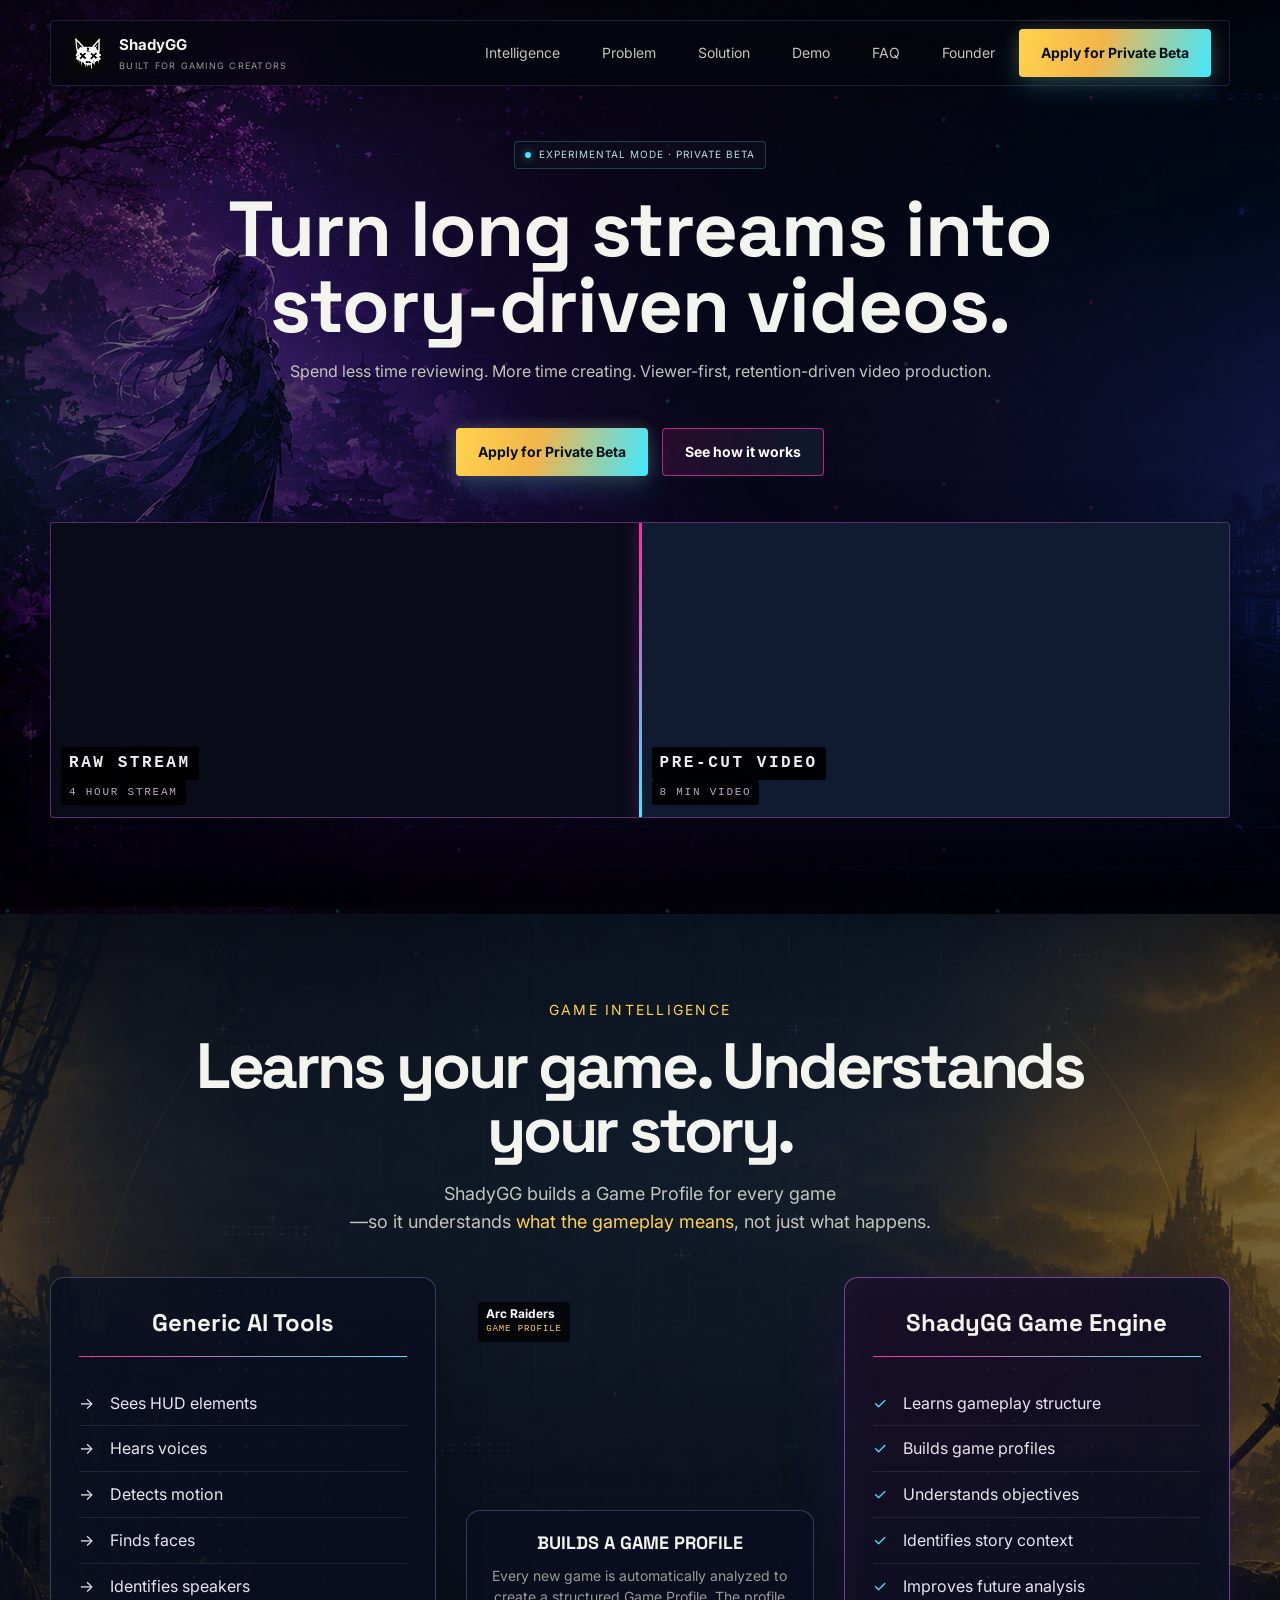
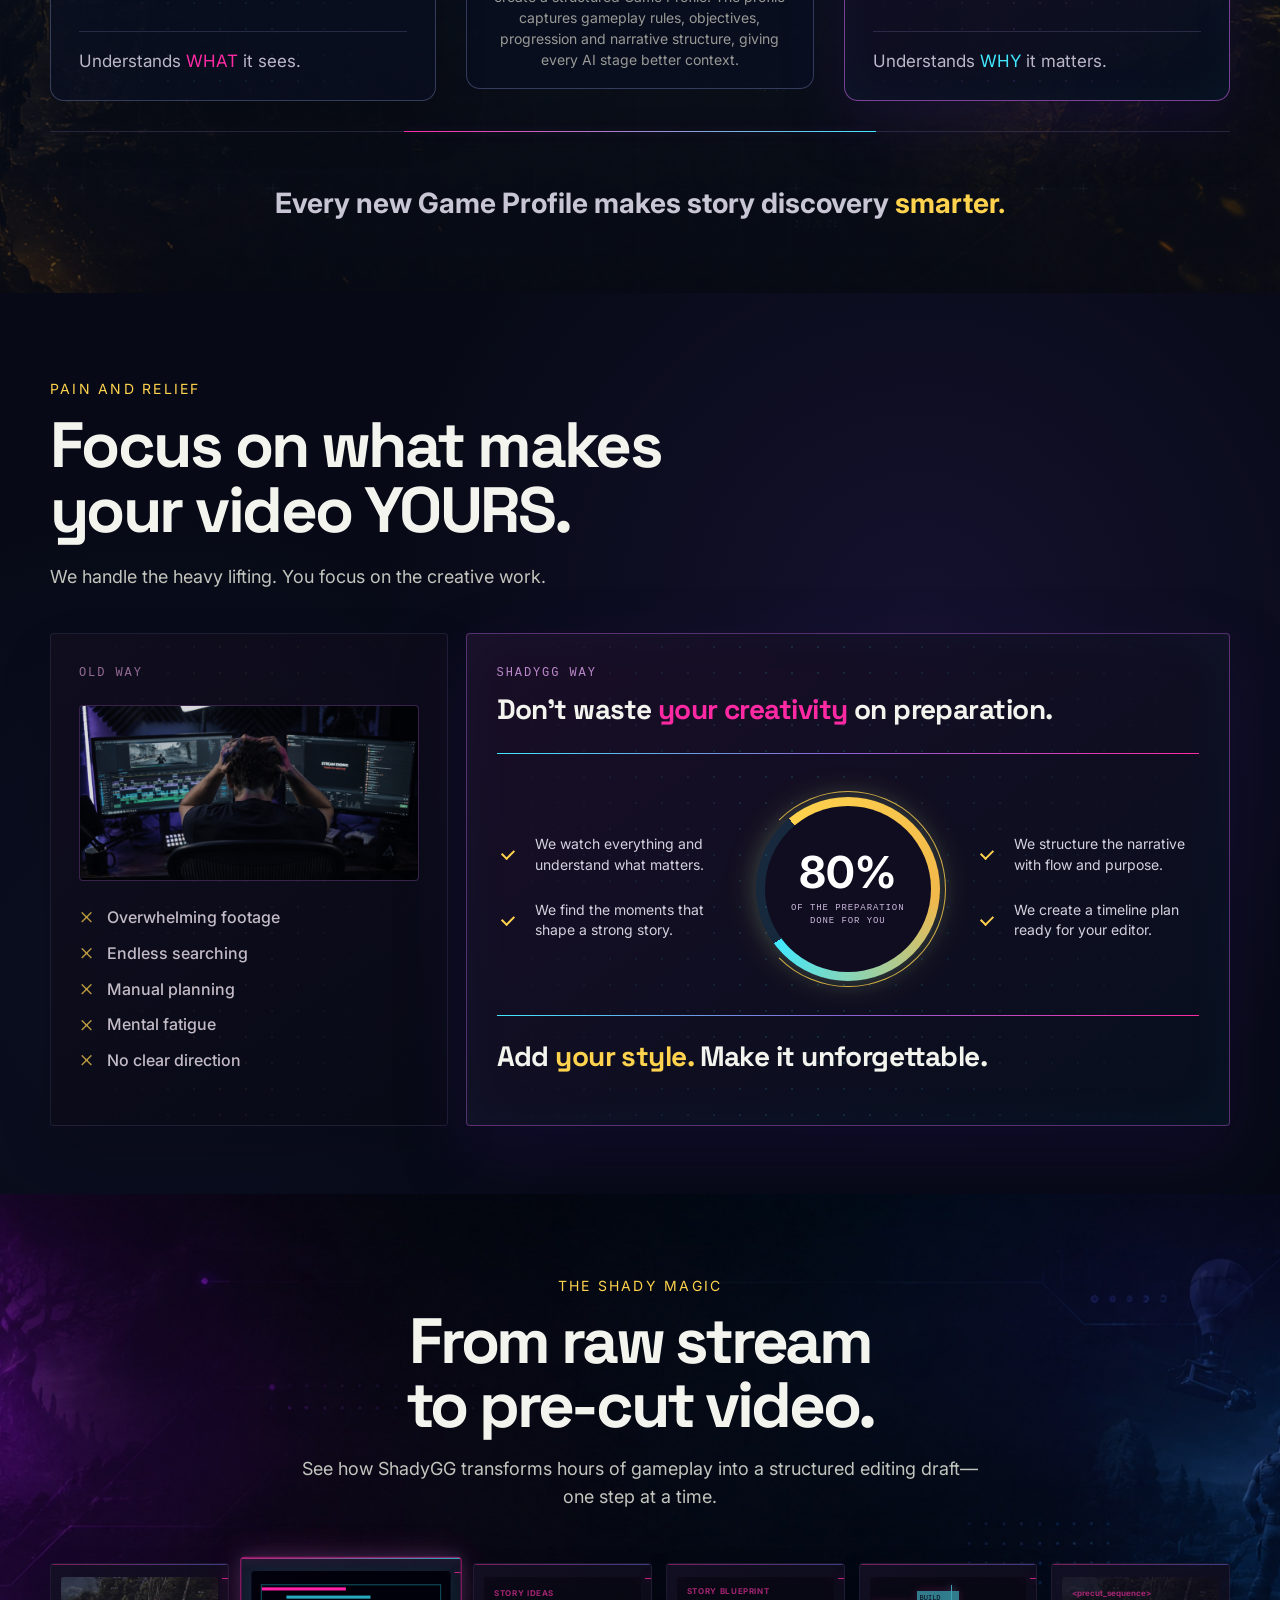
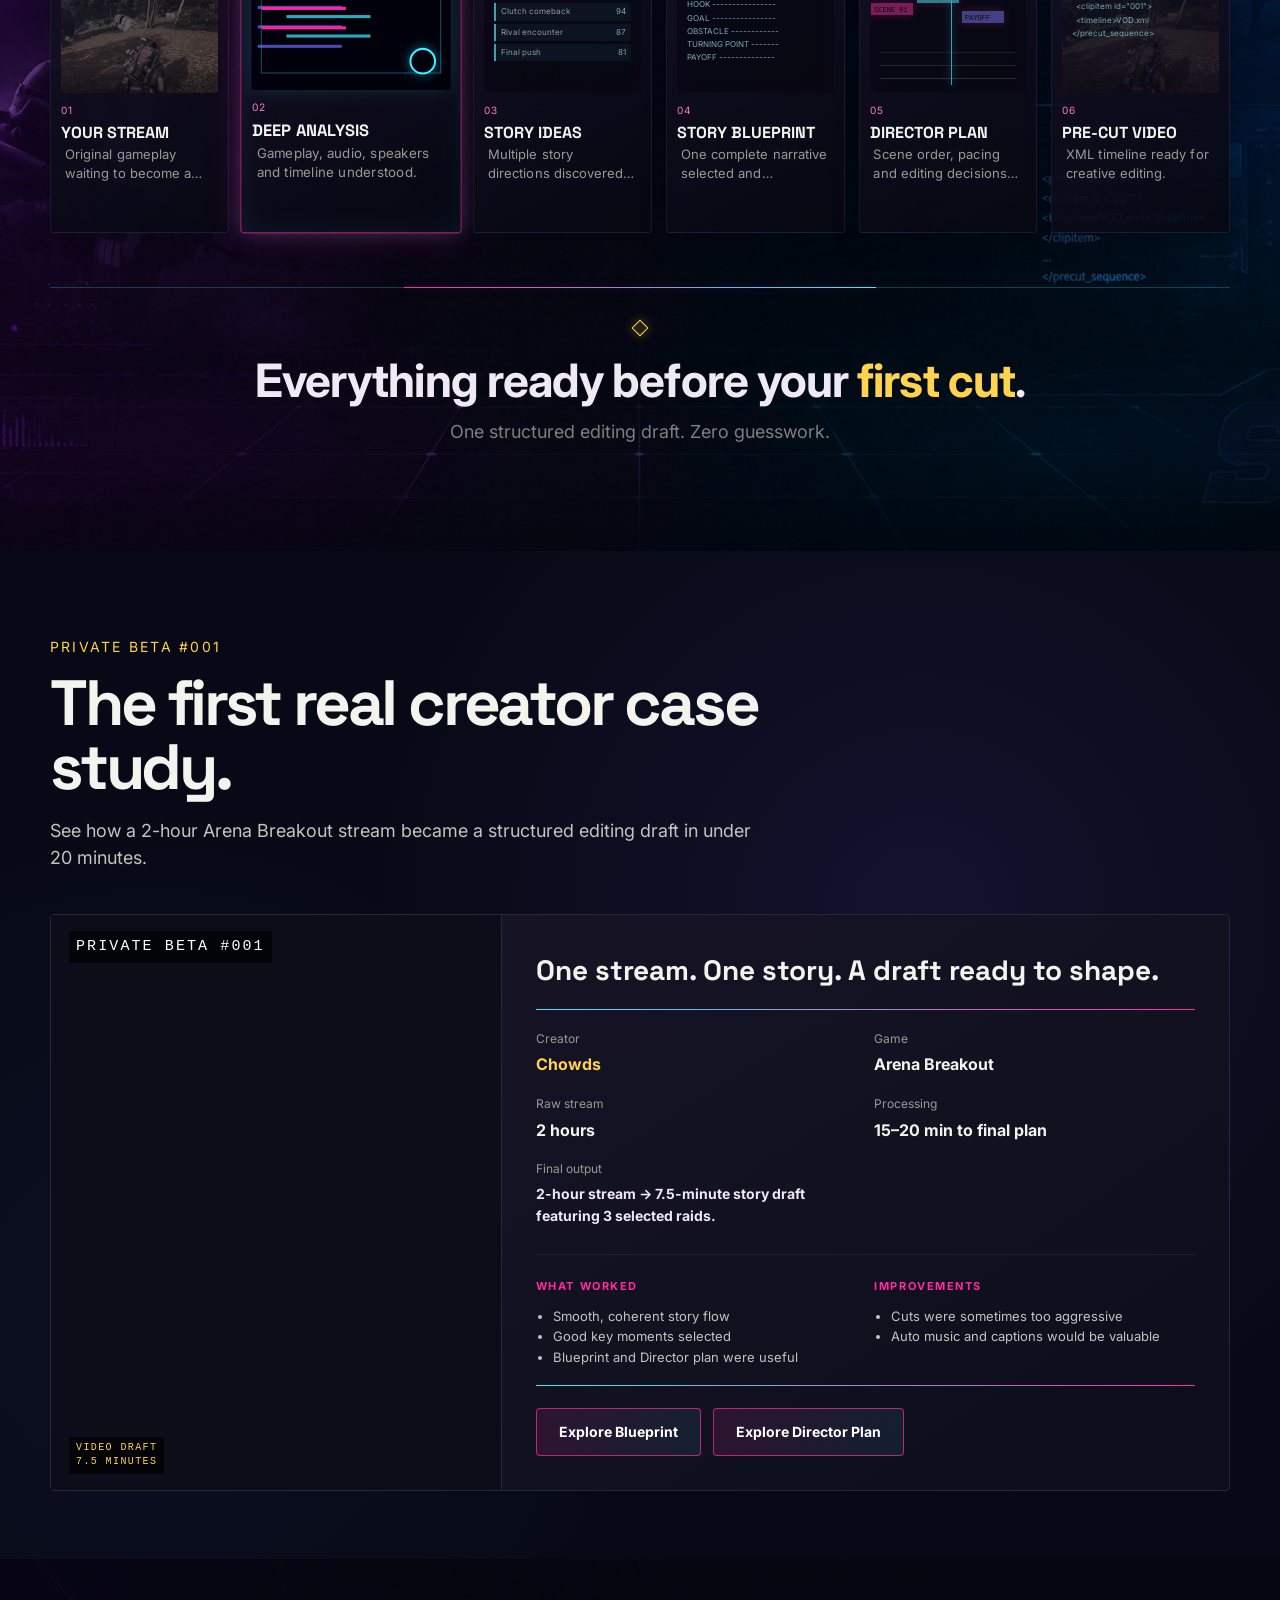
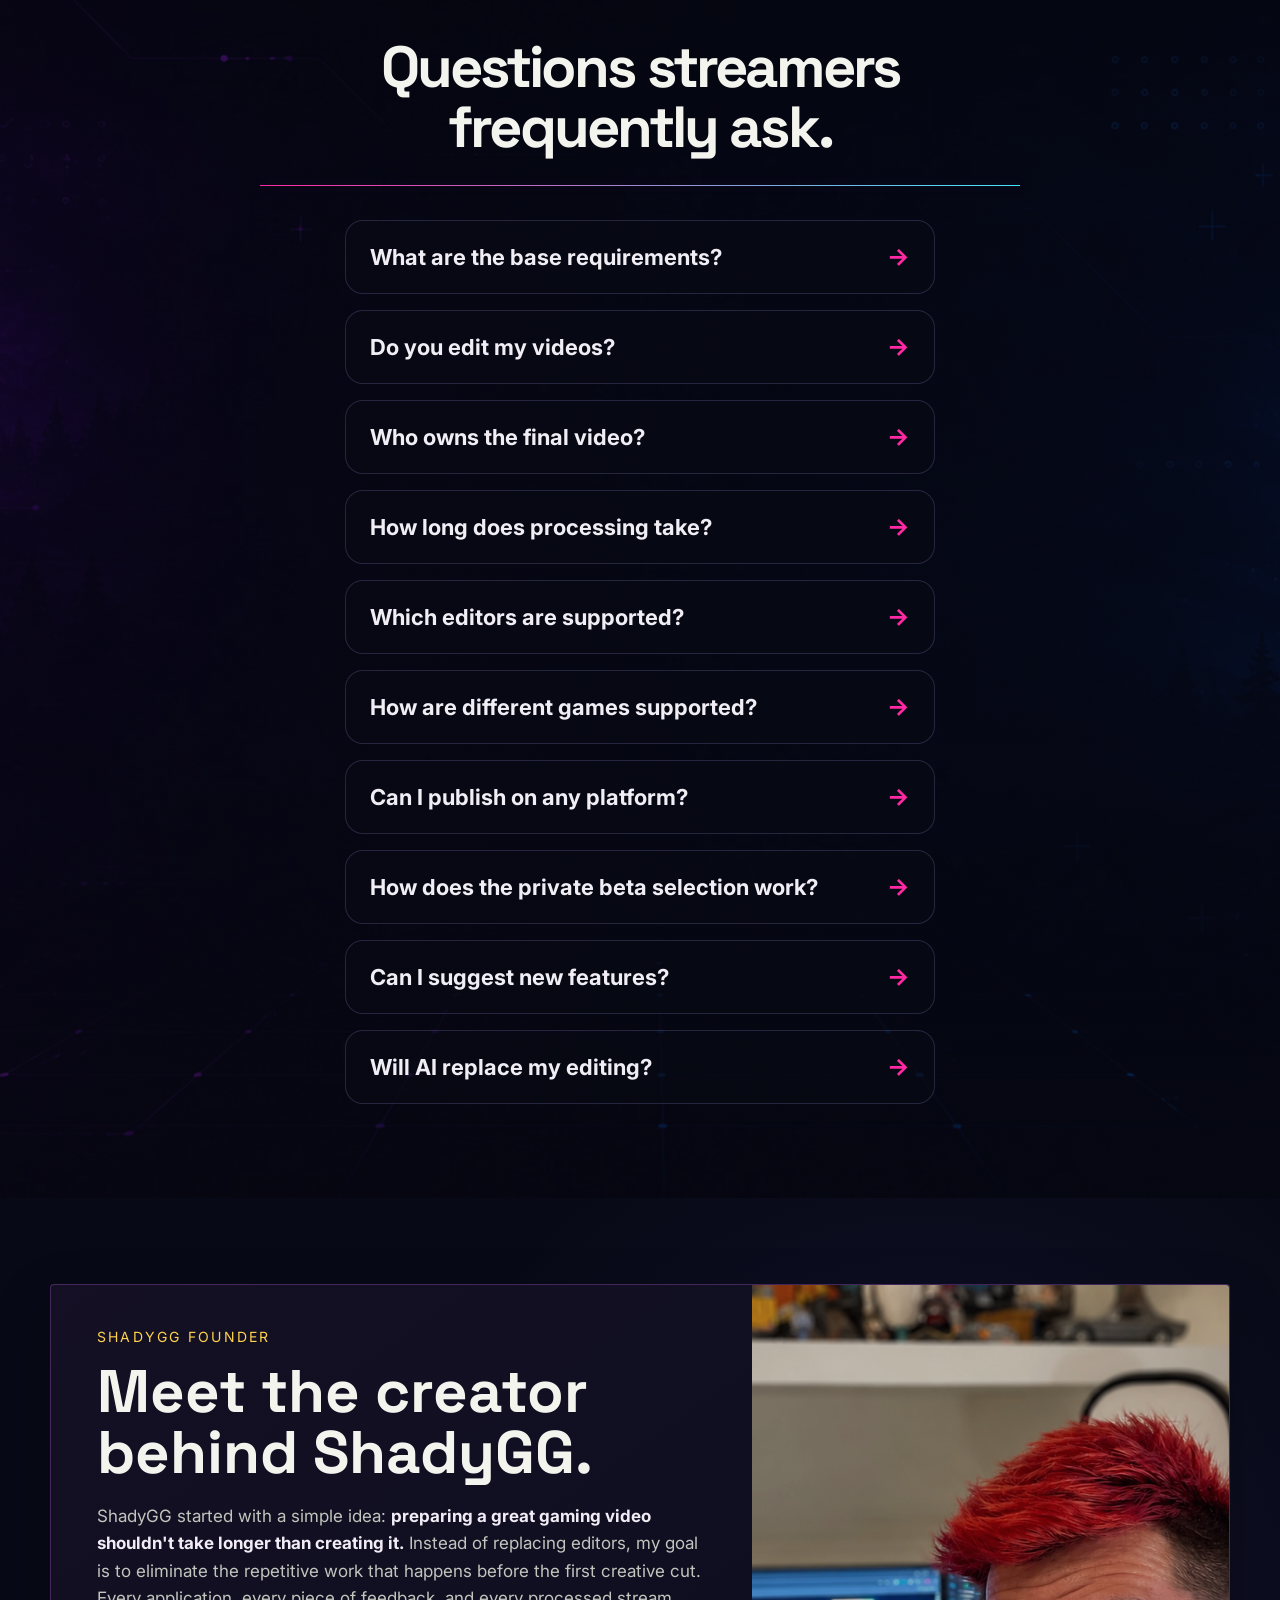
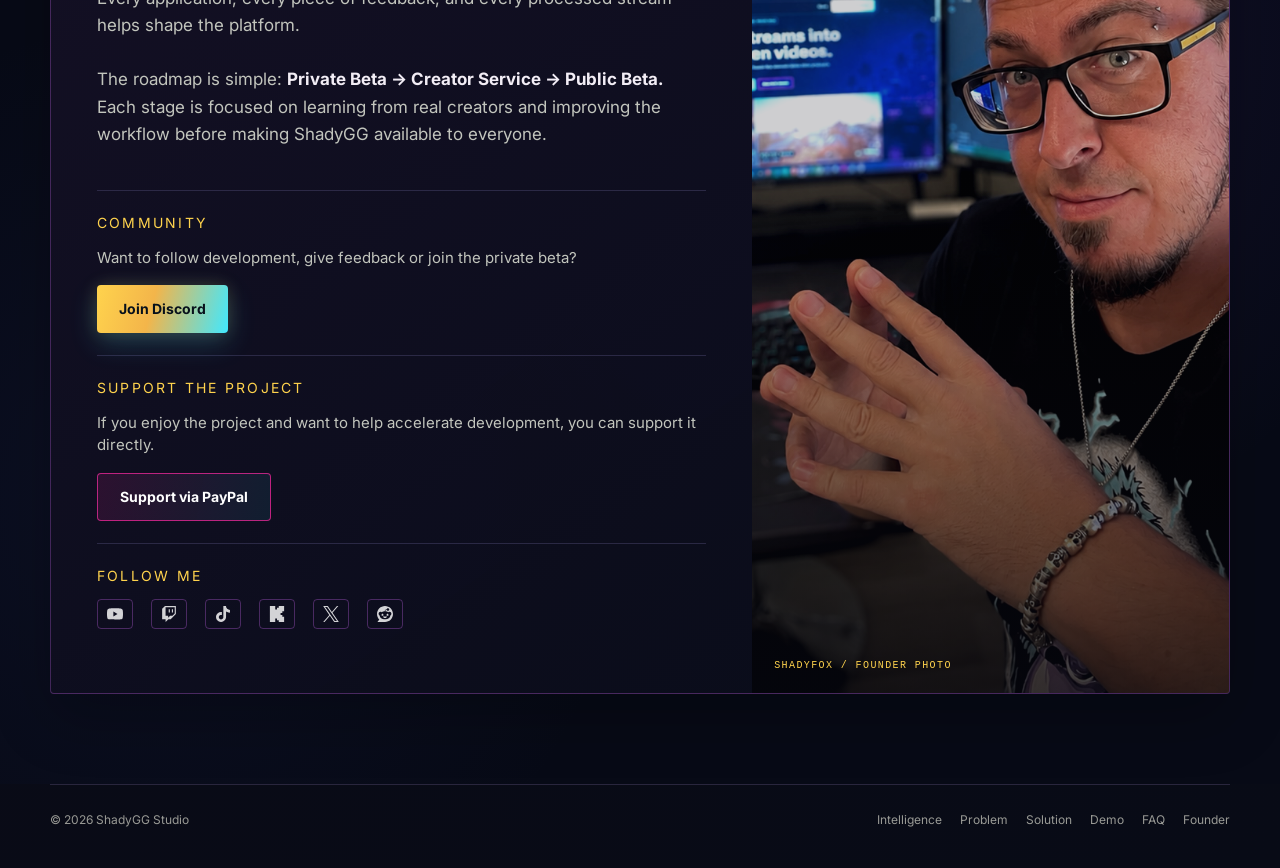
==== commit 61185f0e: "game intelligence update" ====
--- a/index.html
+++ b/index.html
@@ -42,8 +42,7 @@
         <div class="section-heading game-intelligence-heading">
           <p class="eyebrow">GAME INTELLIGENCE</p>
           <h2>Learns your game. Understands your story.</h2>
-          <p>Generic AI sees pixels. ShadyGG learns how each game works<br>—so it understands <em>why moments
-              matter</em>, not just what happened.</p>
+          <p>ShadyGG builds a Game Profile for every game<br>—so it understands <em>what the gameplay means</em>, not just what happens.</p>
         </div>
         <div class="game-intelligence-grid">
           <article class="game-intelligence-card generic-tools">
@@ -60,24 +59,23 @@
           <div class="game-intelligence-center">
             <div class="game-intelligence-media"><video src="assets/home/gameint-video-01-web.mp4" autoplay muted loop playsinline preload="metadata" aria-label="Game intelligence gameplay preview"></video><div class="gameplay-overlay"><b>Arc Raiders</b><span>Game Profile</span></div></div>
             <div class="game-intelligence-engine">
-              <h3>SMART GAMEPLAY ANALYSIS</h3>
-              <p>Every processed stream helps improve the system's understanding of the games.
-New observations evolve Game Profiles and make future story detection smarter.</p>
+              <h3>BUILDS A GAME PROFILE</h3>
+              <p>Every new game is automatically analyzed to create a structured Game Profile. The profile captures gameplay rules, objectives, progression and narrative structure, giving every AI stage better context.</p>
             </div>
           </div>
           <article class="game-intelligence-card shady-intelligence">
             <h3>ShadyGG Game Engine</h3>
             <ul>
-              <li>Learns mechanics</li>
-              <li>Learns objectives</li>
-              <li>Learns key objectives</li>
-              <li>Learns context</li>
-              <li>Learns story value</li>
+              <li>Learns gameplay structure</li>
+              <li>Builds game profiles</li>
+              <li>Understands objectives</li>
+              <li>Identifies story context</li>
+              <li>Improves future analysis</li>
             </ul>
             <div class="intelligence-footer">Understands <em>WHY</em> it matters.</div>
           </article>
         </div>
-        <div class="game-profiles"><p class="game-profiles-summary">Every new game makes the platform <em>smarter for all creators.</em></p></div>
+        <div class="game-profiles"><p class="game-profiles-summary">Every new Game Profile makes story discovery <em>smarter.</em></p></div>
       </div>
     </section>
 
